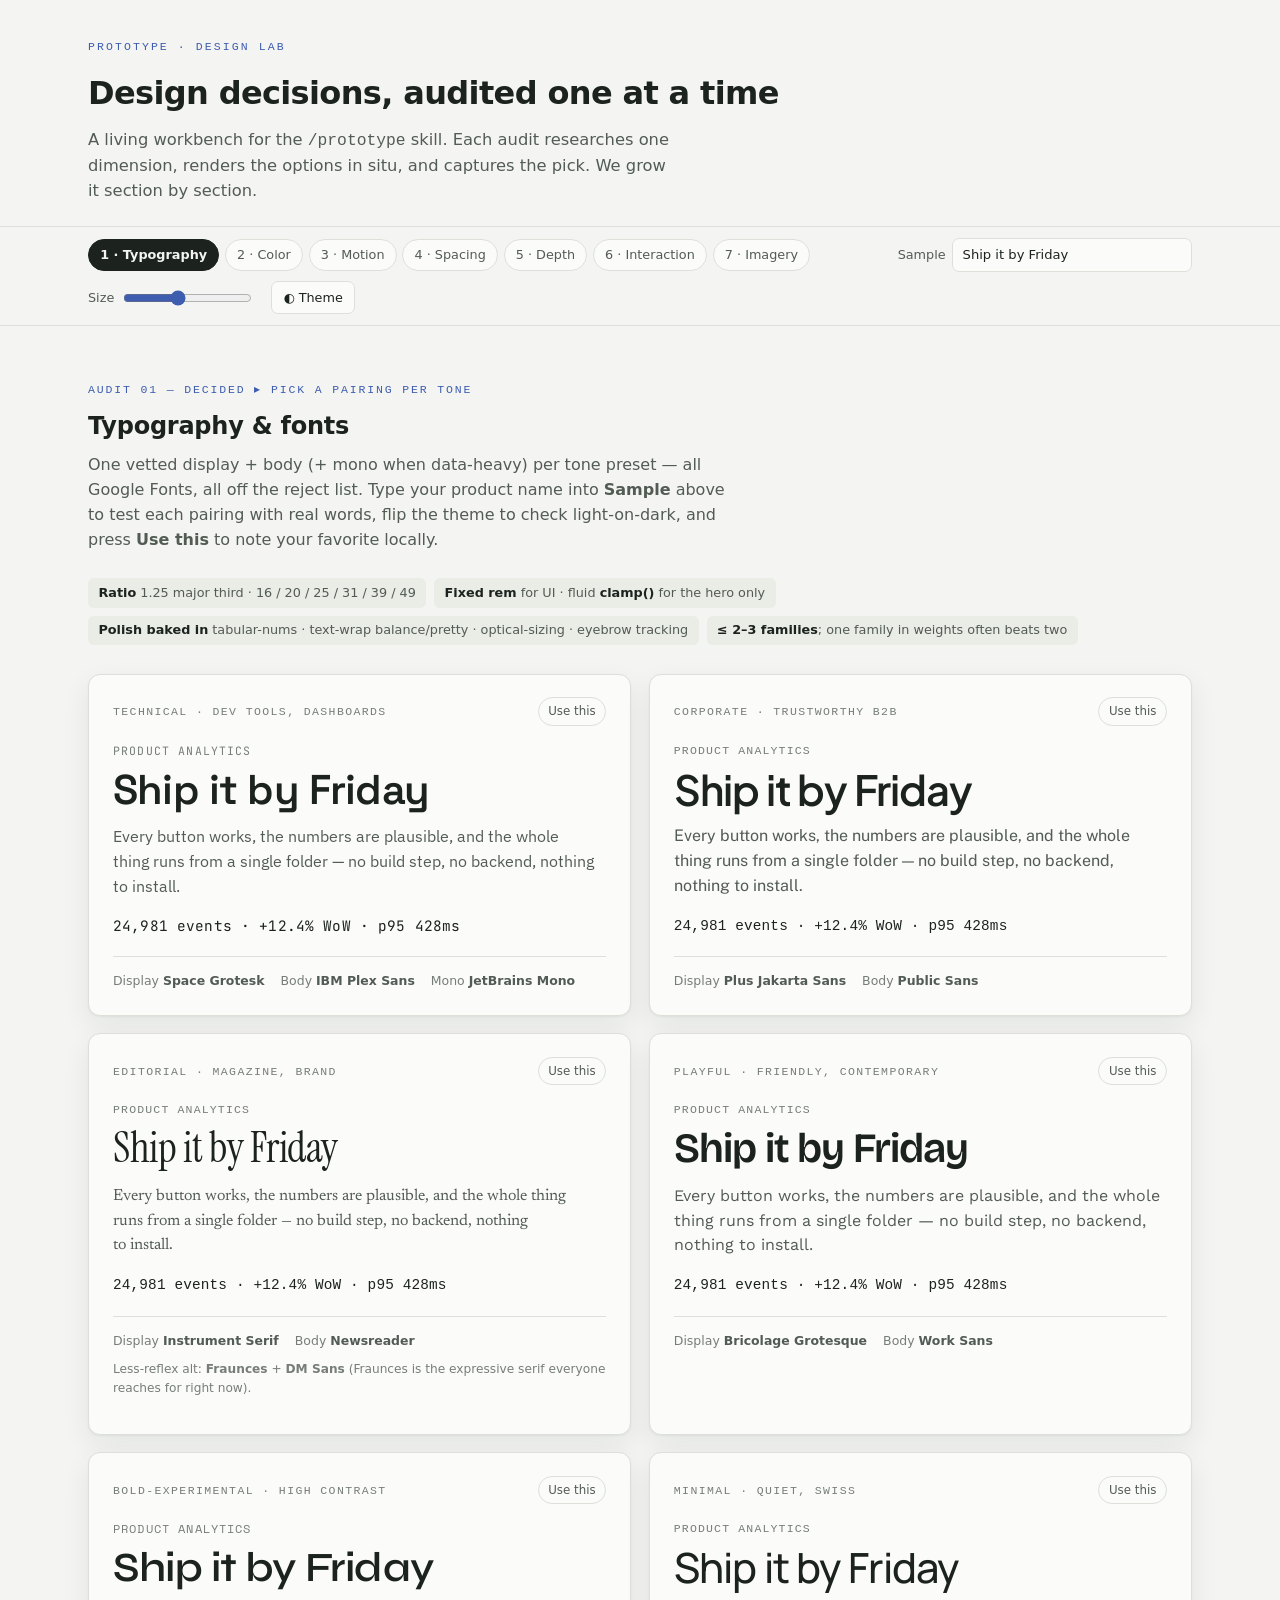
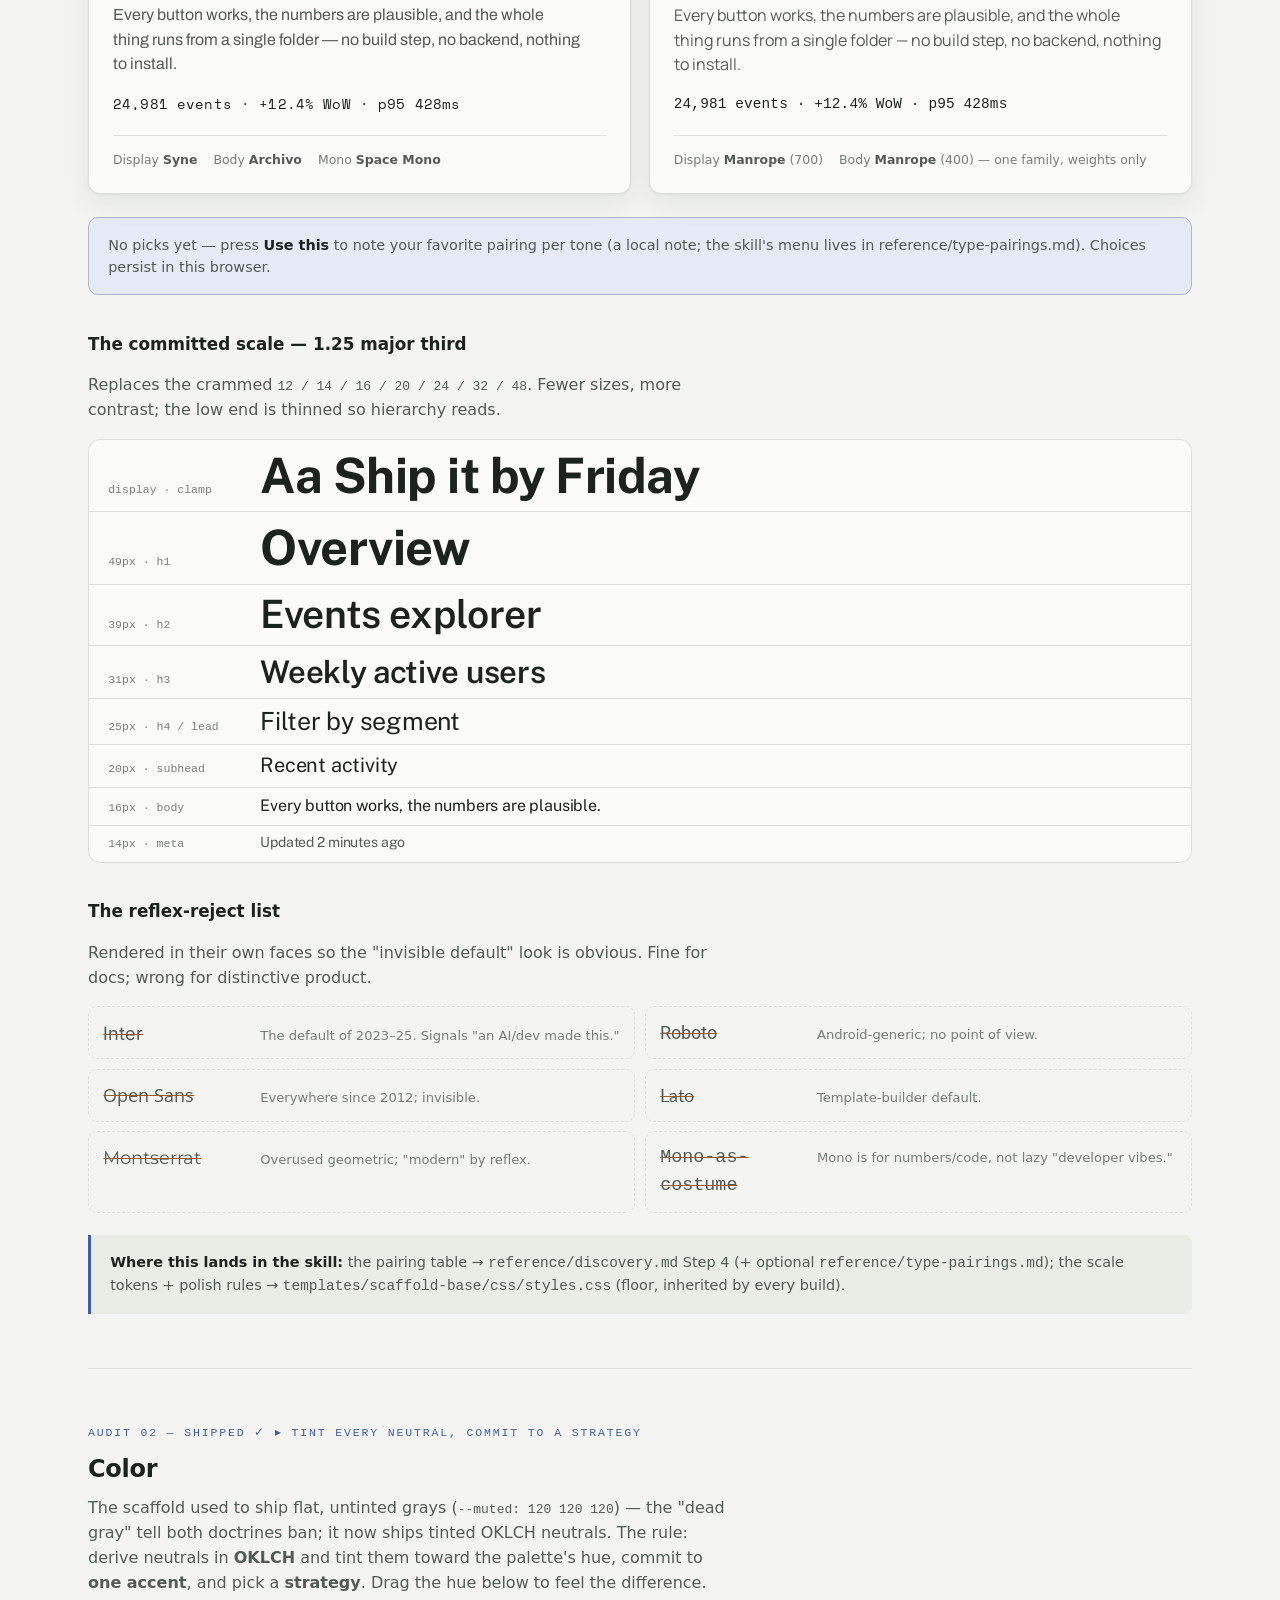
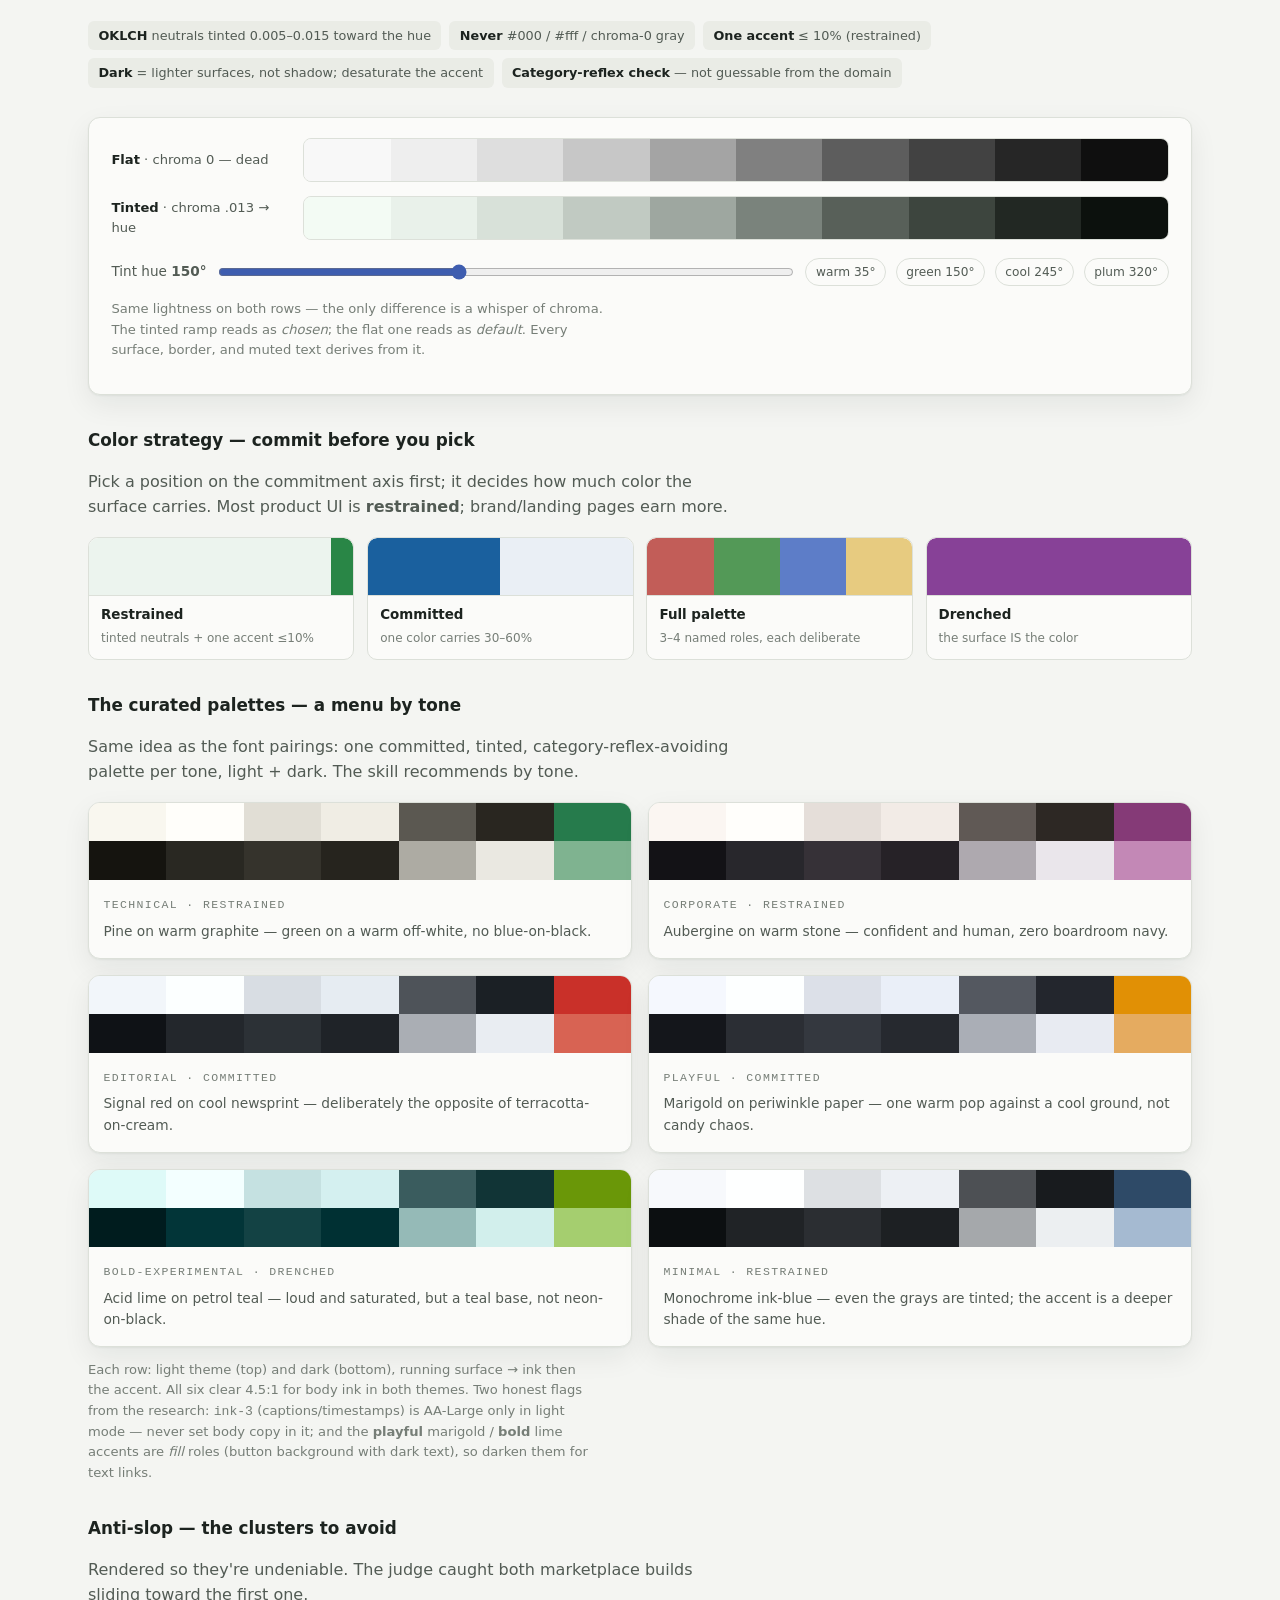
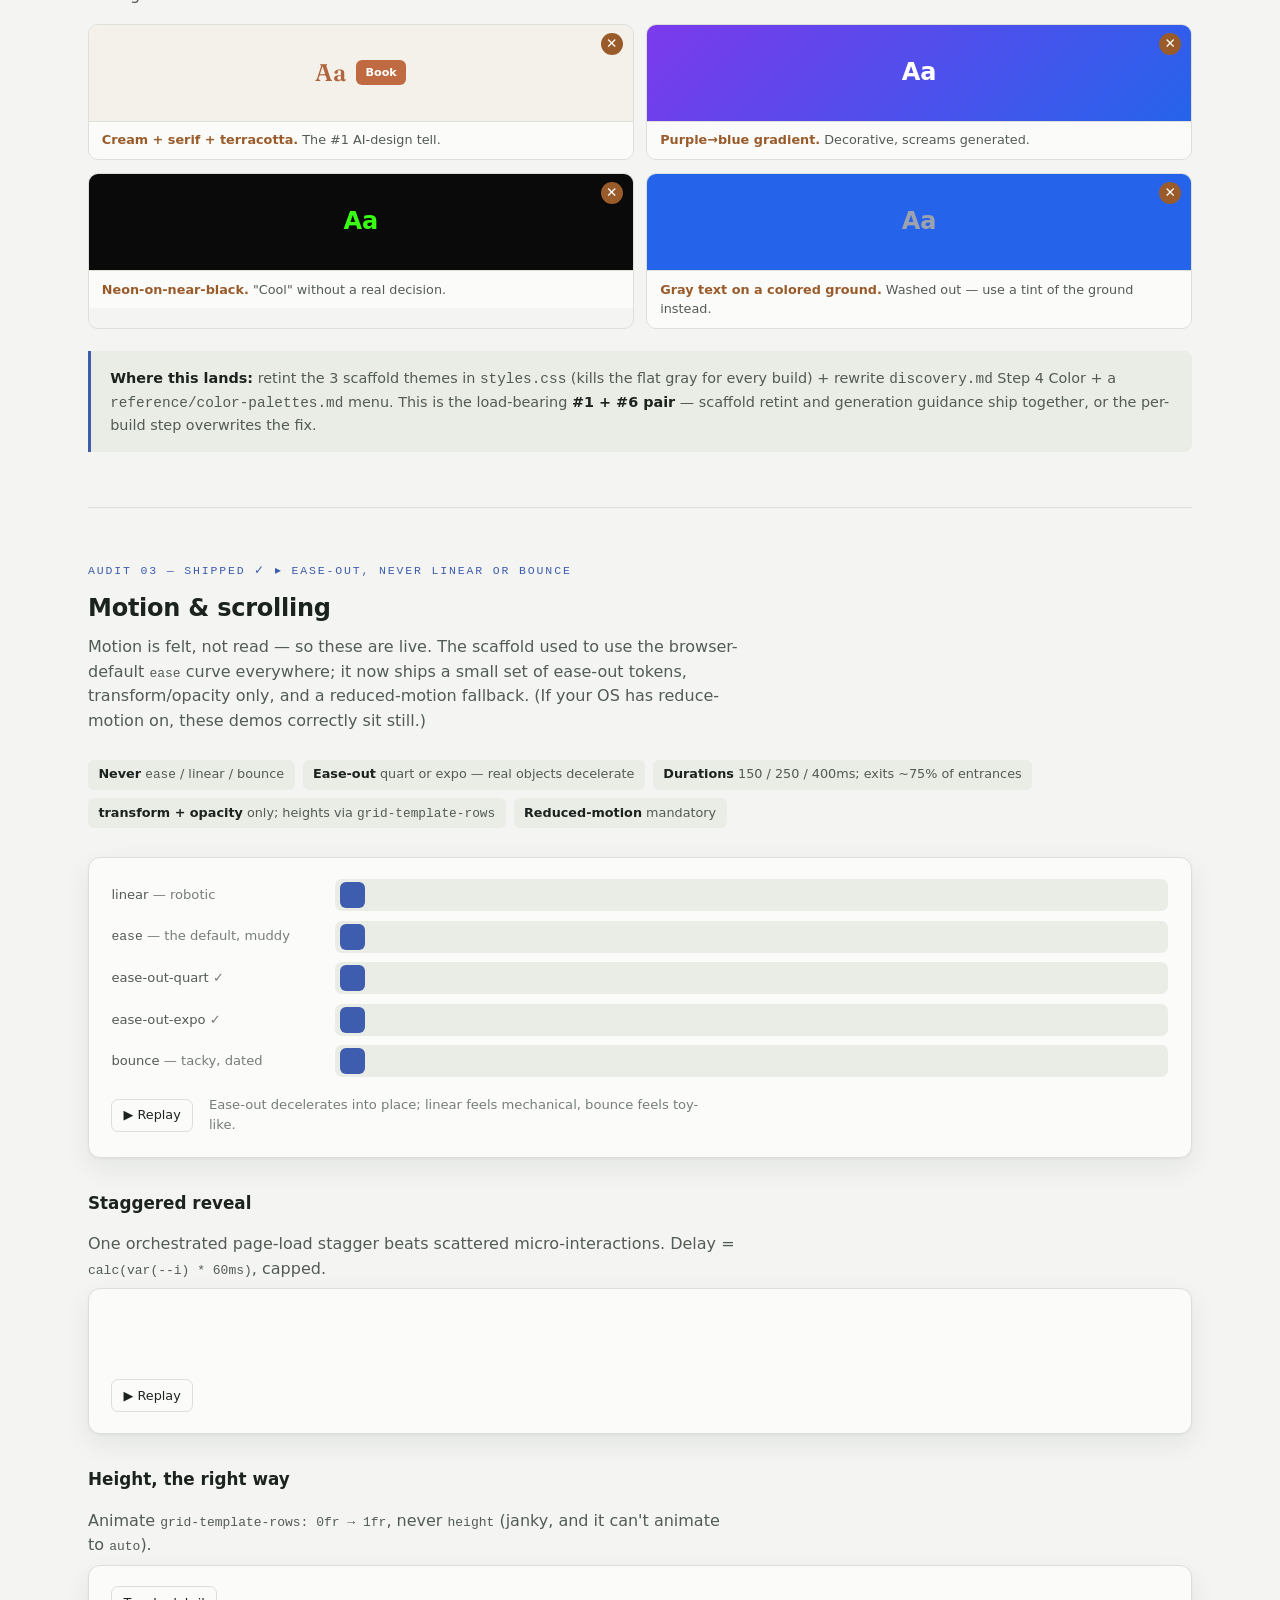
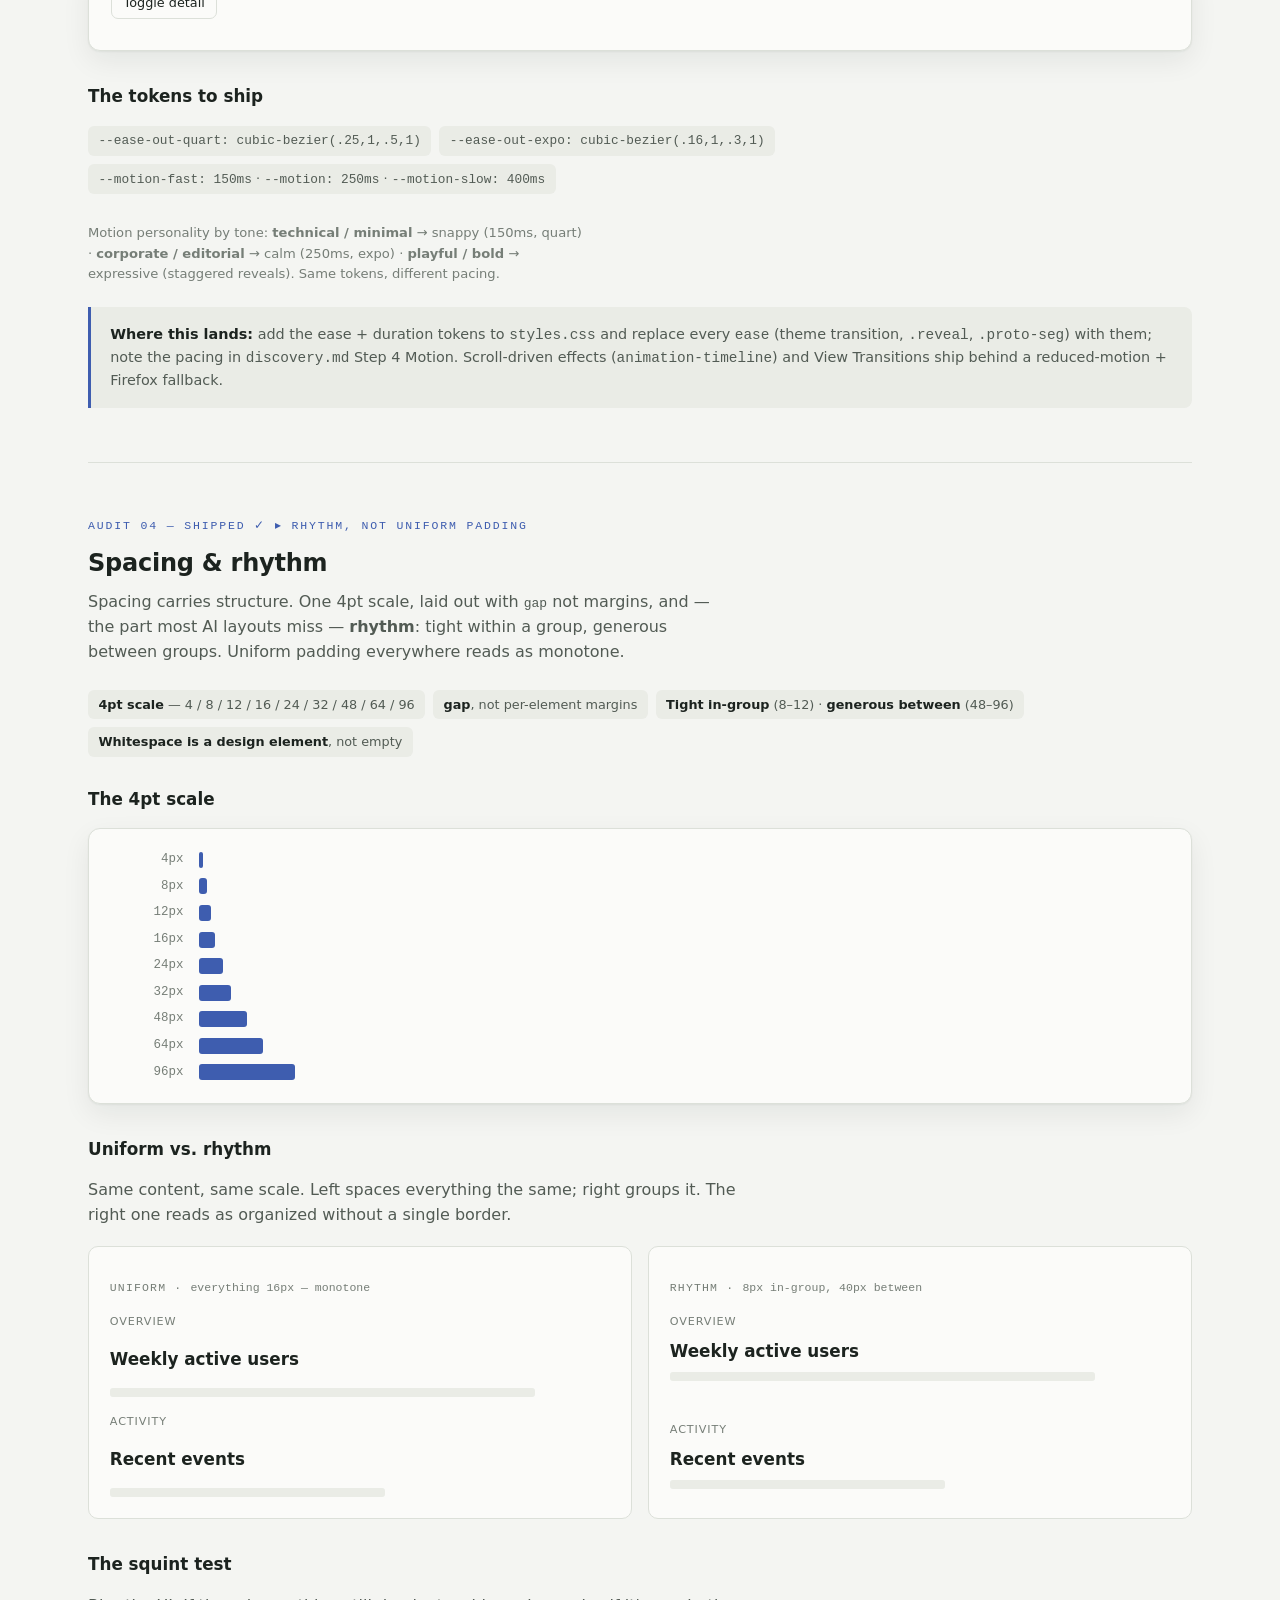
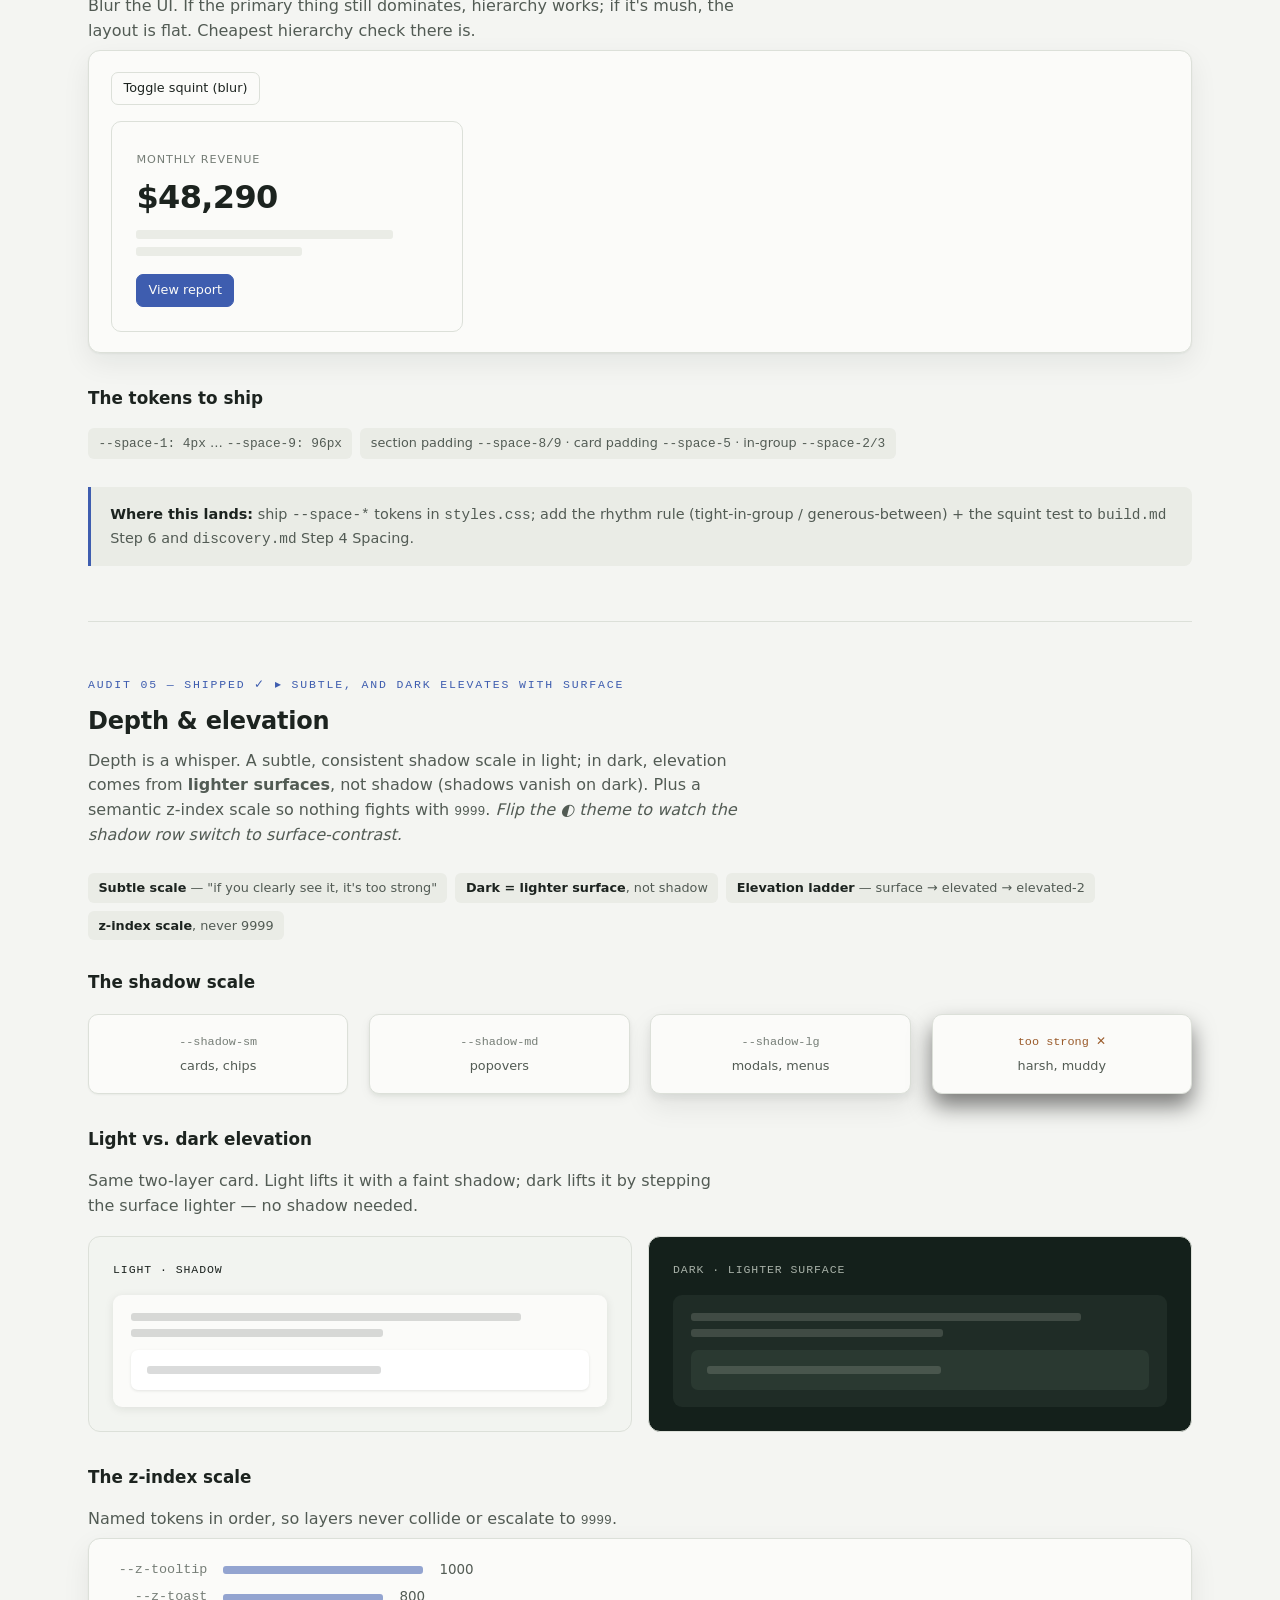
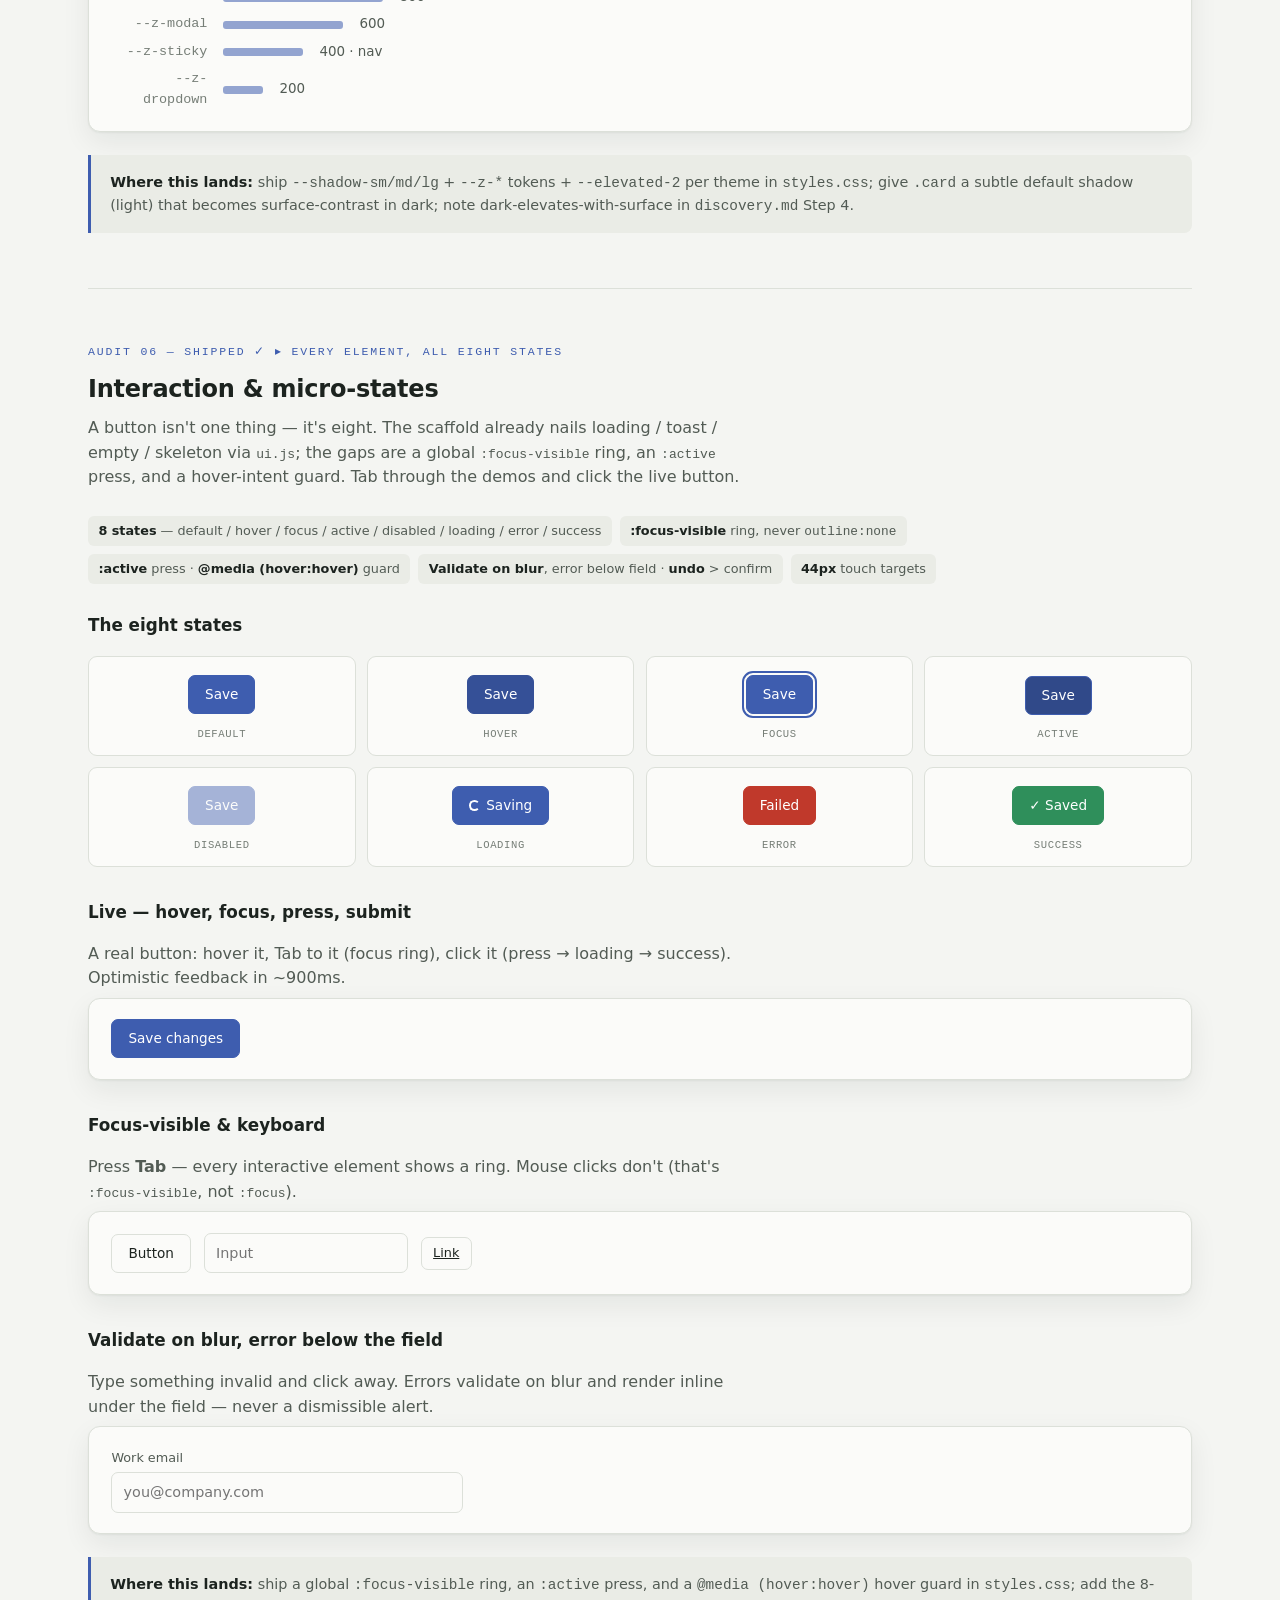
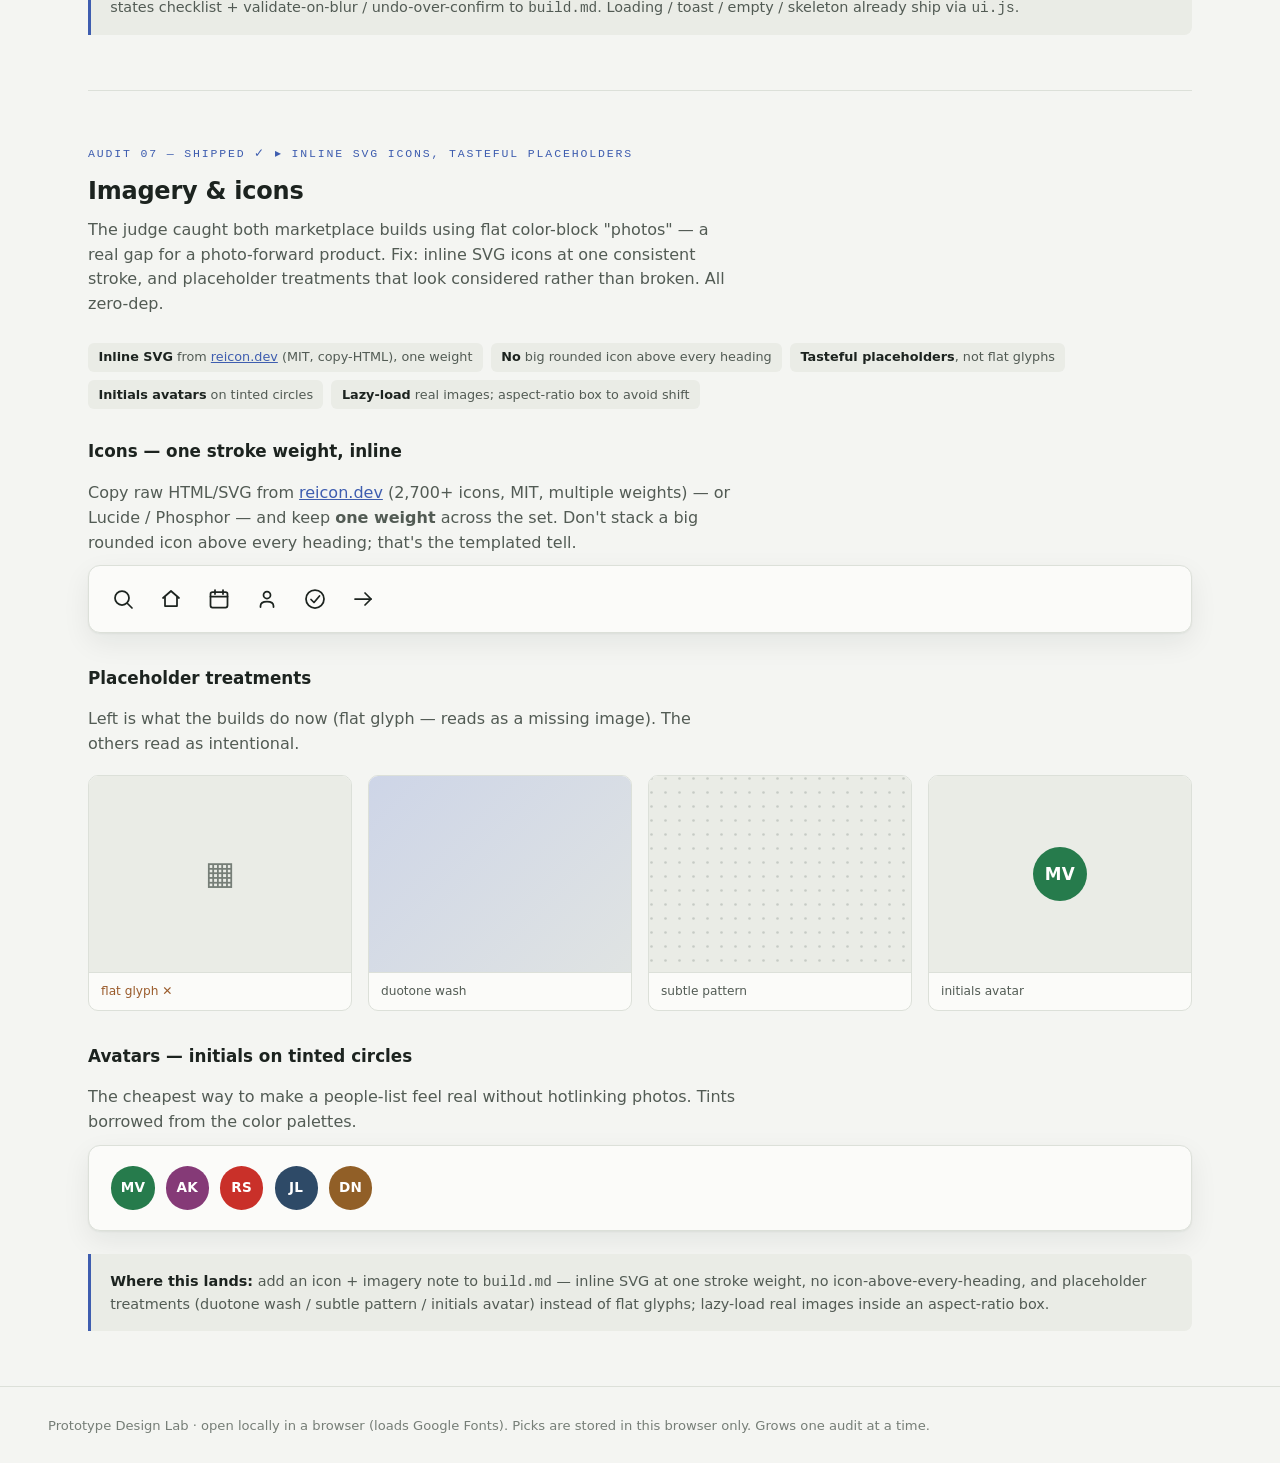
==== design-lab/index.html @ 82fef00f "Review fixes (design-lab): un-stale copy, align to depth doctrine, scrollspy - Eyebrows "in progress" ====
<!doctype html>
<html lang="en" data-theme="light">
<head>
<meta charset="utf-8" />
<meta name="viewport" content="width=device-width, initial-scale=1" />
<title>Prototype Design Lab</title>
<meta name="description" content="A growing set of design decisions for the /prototype skill. Audit #1: Typography." />

<link rel="preconnect" href="https://fonts.googleapis.com" />
<link rel="preconnect" href="https://fonts.gstatic.com" crossorigin />
<!-- Candidate pairings + the reject-list faces, loaded so specimens render in their real type. -->
<link href="https://fonts.googleapis.com/css2?family=Space+Grotesk:wght@400;500;700&family=IBM+Plex+Sans:wght@400;500;600&family=JetBrains+Mono:wght@400;500&family=Plus+Jakarta+Sans:wght@400;500;700&family=Public+Sans:wght@400;500;700&family=Instrument+Serif:ital@0;1&family=Fraunces:opsz,wght@9..144,400;9..144,600&family=Newsreader:wght@400;500&family=DM+Sans:wght@400;500;700&family=Bricolage+Grotesque:opsz,wght@12..96,400;12..96,700&family=Work+Sans:wght@400;500&family=Syne:wght@600;700;800&family=Archivo:wght@400;500;700&family=Space+Mono:wght@400;700&family=Manrope:wght@300;400;500;700;800&family=Inter:wght@400;600&family=Roboto:wght@400;700&family=Open+Sans:wght@400;600&family=Lato:wght@400;700&family=Montserrat:wght@400;700&display=swap" rel="stylesheet" />

<style>
  :root {
    --bg:#F4F5F2; --surface:#FBFBF9; --surface-2:#EAECE6;
    --ink:#1C231F; --ink-2:#525B54; --ink-3:#767E77;
    --hairline:#DCE0D9; --accent:#3E5DAF; --accent-soft:#E5EAF6;
    --good:#3B7A55; --warn:#9A5B2B;
    --shadow:0 1px 2px rgb(20 30 24 / .05), 0 10px 28px rgb(20 30 24 / .07);
    --disp-size: 2.6rem;
    --font-ui: ui-sans-serif, -apple-system, BlinkMacSystemFont, "Segoe UI", system-ui, sans-serif;
    --font-mono-ui: ui-monospace, "SF Mono", Menlo, Consolas, monospace;
  }
  html[data-theme="dark"] {
    --bg:#14201B; --surface:#1A2620; --surface-2:#22302A;
    --ink:#EAE8DC; --ink-2:#A7B0A7; --ink-3:#7F887F;
    --hairline:#2C3A33; --accent:#8FA9E8; --accent-soft:#20304C;
    --good:#83B190; --warn:#D0A06A;
    --shadow:0 1px 2px rgb(0 0 0 / .28);  /* dark elevates via surface, not a heavy drop shadow */
  }
  * { box-sizing:border-box; }
  body { margin:0; background:var(--bg); color:var(--ink); font-family:var(--font-ui); line-height:1.55; -webkit-font-smoothing:antialiased; }
  h1,h2,h3 { text-wrap:balance; }
  p { text-wrap:pretty; }
  a { color:var(--accent); }
  .wrap { max-width:74rem; margin:0 auto; padding:0 clamp(1rem,4vw,2.5rem); }

  /* ---- Header + sticky control bar ---- */
  header.top { border-bottom:1px solid var(--hairline); }
  .top .wrap { padding-top:2.4rem; padding-bottom:1.4rem; }
  .kicker { font-family:var(--font-mono-ui); font-size:.72rem; letter-spacing:.18em; text-transform:uppercase; color:var(--accent); margin:0 0 .8rem; }
  h1 { font-size:clamp(1.9rem,1.4rem+2vw,2.7rem); letter-spacing:-.02em; margin:0 0 .5rem; font-weight:700; }
  .sub { color:var(--ink-2); max-width:56ch; margin:0; font-size:1.02rem; }

  .bar { position:sticky; top:0; z-index:20; background:color-mix(in srgb, var(--bg) 88%, transparent); backdrop-filter:blur(8px); border-bottom:1px solid var(--hairline); }
  .bar .wrap { display:flex; flex-wrap:wrap; align-items:center; gap:.6rem 1.1rem; padding:.7rem clamp(1rem,4vw,2.5rem); }
  .navchips { display:flex; flex-wrap:wrap; gap:.35rem; }
  .chip { font-size:.8rem; padding:.32rem .7rem; border-radius:999px; border:1px solid var(--hairline); background:var(--surface); color:var(--ink-2); text-decoration:none; white-space:nowrap; }
  .chip.active { background:var(--ink); color:var(--bg); border-color:var(--ink); font-weight:600; }
  .chip.soon { opacity:.55; }
  .chip.soon::after { content:" · soon"; color:var(--ink-3); font-size:.72em; }
  .spacer { flex:1 1 auto; }
  .ctrl { display:flex; align-items:center; gap:.4rem; font-size:.8rem; color:var(--ink-2); }
  .ctrl input[type="text"] { font:inherit; font-size:.82rem; padding:.35rem .6rem; border:1px solid var(--hairline); border-radius:7px; background:var(--surface); color:var(--ink); width:min(15rem,40vw); }
  .ctrl input[type="range"] { accent-color:var(--accent); }
  .btn { font:inherit; font-size:.8rem; padding:.35rem .7rem; border:1px solid var(--hairline); border-radius:7px; background:var(--surface); color:var(--ink); cursor:pointer; }
  .btn:hover { border-color:var(--ink-3); }
  :focus-visible { outline:2px solid var(--accent); outline-offset:2px; border-radius:3px; }

  section { padding:clamp(2rem,5vw,3.4rem) 0; border-top:1px solid var(--hairline); }
  section:first-of-type { border-top:0; }
  .eyebrow { font-family:var(--font-mono-ui); font-size:.72rem; letter-spacing:.16em; text-transform:uppercase; color:var(--accent); margin:0 0 .6rem; }
  h2 { font-size:1.5rem; letter-spacing:-.01em; margin:0 0 .5rem; font-weight:700; }
  .lead { color:var(--ink-2); max-width:64ch; margin:0 0 1.6rem; }
  .rules { display:flex; flex-wrap:wrap; gap:.5rem; margin:0 0 1.8rem; padding:0; list-style:none; }
  .rules li { font-size:.8rem; background:var(--surface-2); color:var(--ink-2); padding:.3rem .65rem; border-radius:6px; }
  .rules li b { color:var(--ink); font-weight:600; }

  /* ---- Specimen grid ---- */
  .grid { display:grid; gap:1.1rem; grid-template-columns:1fr; }
  @media (min-width:56rem){ .grid { grid-template-columns:1fr 1fr; } }
  .spec { border:1px solid var(--hairline); border-radius:12px; background:var(--surface); box-shadow:var(--shadow); padding:1.4rem 1.5rem 1.5rem; position:relative; transition:border-color .15s, box-shadow .15s; }
  .spec.picked { border-color:var(--good); box-shadow:0 0 0 1px var(--good), var(--shadow); }
  .spec-head { display:flex; align-items:baseline; justify-content:space-between; gap:1rem; margin-bottom:1rem; }
  .tone { font-family:var(--font-mono-ui); font-size:.72rem; letter-spacing:.12em; text-transform:uppercase; color:var(--ink-3); }
  .pick { font:inherit; font-size:.74rem; padding:.26rem .6rem; border-radius:999px; border:1px solid var(--hairline); background:transparent; color:var(--ink-2); cursor:pointer; white-space:nowrap; }
  .spec.picked .pick { background:var(--good); border-color:var(--good); color:#fff; }
  .spec.picked .pick::before { content:"✓ "; }

  .spec-eyebrow { font-size:.72rem; letter-spacing:.1em; text-transform:uppercase; color:var(--ink-3); margin:0 0 .5rem; }
  .spec-display { font-size:var(--disp-size); line-height:1.05; letter-spacing:-.02em; margin:0 0 .1rem; font-weight:600; }
  .spec-body { color:var(--ink-2); font-size:1rem; line-height:1.55; margin:.8rem 0 0; max-width:52ch; }
  .spec-data { font-size:.9rem; margin:1rem 0 0; color:var(--ink); font-variant-numeric:tabular-nums; letter-spacing:.01em; }
  .spec-names { display:flex; flex-wrap:wrap; gap:.4rem 1rem; margin-top:1.2rem; padding-top:.9rem; border-top:1px solid var(--hairline); font-size:.78rem; color:var(--ink-3); }
  .spec-names b { color:var(--ink-2); font-weight:600; }
  .spec-alt { font-size:.76rem; color:var(--ink-3); margin-top:.6rem; }

  /* role fonts per tone */
  .t-technical { --disp:'Space Grotesk'; --body:'IBM Plex Sans'; --mono:'JetBrains Mono'; }
  .t-corporate { --disp:'Plus Jakarta Sans'; --body:'Public Sans'; --mono:var(--font-mono-ui); }
  .t-editorial { --disp:'Instrument Serif'; --body:'Newsreader'; --mono:var(--font-mono-ui); }
  .t-playful   { --disp:'Bricolage Grotesque'; --body:'Work Sans'; --mono:var(--font-mono-ui); }
  .t-bold      { --disp:'Syne'; --body:'Archivo'; --mono:'Space Mono'; }
  .t-minimal   { --disp:'Manrope'; --body:'Manrope'; --mono:var(--font-mono-ui); }
  .spec .spec-display { font-family:var(--disp), serif; }
  .spec .spec-body    { font-family:var(--body), sans-serif; }
  .spec .spec-eyebrow, .spec .spec-data { font-family:var(--mono), monospace; }
  .t-editorial .spec-display { font-weight:400; letter-spacing:-.01em; }
  .t-minimal .spec-display { font-weight:500; }

  /* ---- Scale ladder ---- */
  .ladder { border:1px solid var(--hairline); border-radius:12px; background:var(--surface); overflow:hidden; }
  .rung { display:flex; align-items:baseline; gap:1rem; padding:.55rem 1.2rem; border-top:1px solid var(--hairline); }
  .rung:first-child { border-top:0; }
  .rung .lbl { font-family:var(--font-mono-ui); font-size:.72rem; color:var(--ink-3); width:8.5rem; flex:none; }
  .rung .txt { color:var(--ink); font-family:'Public Sans', var(--font-ui); letter-spacing:-.01em; line-height:1.1; }

  /* ---- Reject list ---- */
  .reject { display:grid; gap:.6rem; grid-template-columns:1fr; margin-top:1rem; }
  @media (min-width:44rem){ .reject { grid-template-columns:1fr 1fr; } }
  .rej { display:flex; align-items:baseline; gap:.8rem; padding:.7rem .9rem; border:1px dashed var(--hairline); border-radius:9px; color:var(--ink-3); }
  .rej .rname { font-size:1.15rem; color:var(--ink-2); text-decoration:line-through; text-decoration-color:var(--warn); text-decoration-thickness:1px; flex:none; width:9rem; }
  .rej .why { font-size:.82rem; }

  .picks-box { margin-top:1.4rem; padding:1rem 1.2rem; border-radius:10px; background:var(--accent-soft); border:1px solid color-mix(in srgb,var(--accent) 30%, var(--hairline)); font-size:.9rem; }
  .picks-box b { color:var(--ink); }
  .picks-box .empty { color:var(--ink-2); }

  .soon-note { color:var(--ink-3); font-size:.92rem; max-width:56ch; }
  .callout { margin-top:1.4rem; padding:1rem 1.2rem; border-left:3px solid var(--accent); background:var(--surface-2); border-radius:0 8px 8px 0; font-size:.9rem; color:var(--ink-2); }
  .callout b { color:var(--ink); }
  footer { border-top:1px solid var(--hairline); }
  footer .wrap { padding:1.8rem 0 3rem; color:var(--ink-3); font-size:.82rem; }
  /* ---- Color audit ---- */
  .demo { border:1px solid var(--hairline); border-radius:12px; background:var(--surface); padding:1.3rem 1.4rem; box-shadow:var(--shadow); }
  .ramp { display:flex; flex-direction:column; gap:.9rem; }
  .ramp-line { display:flex; align-items:center; gap:1rem; }
  .ramp-line .cap { width:11rem; flex:none; font-size:.82rem; color:var(--ink-2); }
  .ramp-line .cap b { color:var(--ink); }
  .swatches { display:flex; flex:1; border-radius:8px; overflow:hidden; border:1px solid var(--hairline); min-width:0; }
  .swatches span { flex:1; height:2.6rem; }
  .hue-ctrl { display:flex; align-items:center; gap:.6rem; margin-top:1.1rem; font-size:.85rem; color:var(--ink-2); flex-wrap:wrap; }
  .hue-ctrl input[type=range]{ flex:1; min-width:11rem; accent-color:var(--accent); }
  .hue-preset { font:inherit; font-size:.76rem; padding:.25rem .6rem; border-radius:999px; border:1px solid var(--hairline); background:var(--surface); color:var(--ink-2); cursor:pointer; }
  .hue-preset:hover { border-color:var(--ink-3); color:var(--ink); }
  .mini-note{ font-size:.82rem; color:var(--ink-3); margin-top:.8rem; max-width:60ch; }
  .commit-grid{ display:grid; gap:.8rem; grid-template-columns:repeat(2,1fr); margin-top:1.1rem; }
  @media(min-width:52rem){ .commit-grid{ grid-template-columns:repeat(4,1fr);} }
  .commit{ border:1px solid var(--hairline); border-radius:10px; overflow:hidden; background:var(--surface); }
  .commit .bar{ height:3.6rem; display:flex; }
  .commit .bar i{ display:block; height:100%; }
  .commit .cm{ padding:.55rem .75rem; }
  .commit .cm b{ display:block; font-size:.84rem; }
  .commit .cm span{ font-size:.75rem; color:var(--ink-3); }
  .slop-grid{ display:grid; gap:.8rem; grid-template-columns:1fr; margin-top:1rem; }
  @media(min-width:44rem){ .slop-grid{ grid-template-columns:repeat(2,1fr);} }
  .slop{ border:1px solid var(--hairline); border-radius:10px; overflow:hidden; position:relative; }
  .slop .face{ height:6rem; display:flex; align-items:center; justify-content:center; font-size:1.5rem; font-weight:600; }
  .slop .tag{ padding:.55rem .8rem; font-size:.8rem; color:var(--ink-2); background:var(--surface); border-top:1px solid var(--hairline); }
  .slop .tag b{ color:var(--warn); }
  .slop .x{ position:absolute; top:.5rem; right:.6rem; width:1.4rem; height:1.4rem; border-radius:999px; background:var(--warn); color:#fff; display:flex; align-items:center; justify-content:center; font-size:.85rem; }
  .pal-grid{ display:grid; gap:1rem; grid-template-columns:1fr; margin-top:1.1rem; }
  @media(min-width:56rem){ .pal-grid{ grid-template-columns:1fr 1fr; } }
  .pal{ border:1px solid var(--hairline); border-radius:12px; overflow:hidden; background:var(--surface); box-shadow:var(--shadow); }
  .pal .swz{ display:flex; height:2.4rem; }
  .pal .swz i{ flex:1; }
  .pal .pm{ padding:.7rem .9rem 1rem; }
  .pal .pm .tone{ font-family:var(--font-mono-ui); font-size:.72rem; letter-spacing:.12em; text-transform:uppercase; color:var(--ink-3); }
  .pal .pm .mood{ font-size:.86rem; color:var(--ink-2); margin:.3rem 0 0; }

  /* ---- Motion audit ---- */
  .ease-demo { display:flex; flex-direction:column; gap:.6rem; }
  .ease-row { display:flex; align-items:center; gap:1rem; }
  .ease-row .lab { width:13rem; flex:none; font-size:.82rem; color:var(--ink-2); }
  .ease-row .lab em { color:var(--ink-3); font-style:normal; }
  .ease-track { flex:1; height:2rem; position:relative; background:var(--surface-2); border-radius:7px; container-type:inline-size; min-width:0; }
  .ease-dot { position:absolute; top:.2rem; left:.3rem; width:1.6rem; height:1.6rem; border-radius:6px; background:var(--accent); transform:translateX(0); }
  .ease-demo:not(.play) .ease-dot { transition:none; }
  .ease-demo.play .ease-dot { transition:transform 1.1s var(--curve); transform:translateX(calc(100cqi - 2.2rem)); }
  .mrow { display:flex; align-items:center; gap:1rem; margin-top:1.1rem; flex-wrap:wrap; }
  .stagger { display:grid; grid-template-columns:repeat(3,1fr); gap:.7rem; }
  @media(min-width:44rem){ .stagger{ grid-template-columns:repeat(6,1fr);} }
  .scard { height:3.2rem; border-radius:8px; background:var(--surface-2); border:1px solid var(--hairline); opacity:0; transform:translateY(12px); }
  .stagger:not(.play) .scard { transition:none; }
  .stagger.play .scard { opacity:1; transform:none; transition:opacity .5s cubic-bezier(.16,1,.3,1), transform .5s cubic-bezier(.16,1,.3,1); transition-delay:calc(var(--i) * 60ms); }
  .disc { display:grid; grid-template-rows:0fr; transition:grid-template-rows .35s cubic-bezier(.16,1,.3,1); margin-top:.6rem; }
  .disc.open { grid-template-rows:1fr; }
  .disc > div { overflow:hidden; }

  /* ---- Spacing audit ---- */
  .scale-ladder { display:flex; flex-direction:column; gap:.45rem; }
  .scale-row { display:flex; align-items:center; gap:1rem; }
  .scale-row .n { width:4.5rem; flex:none; font-family:var(--font-mono-ui); font-size:.78rem; color:var(--ink-3); text-align:right; }
  .scale-row .b { height:1rem; background:var(--accent); border-radius:3px; }
  .cmp2 { display:grid; gap:1rem; grid-template-columns:1fr; margin-top:1.1rem; }
  @media(min-width:48rem){ .cmp2{ grid-template-columns:1fr 1fr;} }
  .cmp-card { border:1px solid var(--hairline); border-radius:10px; background:var(--surface); padding:1.3rem; }
  .cmp-t { font-family:var(--font-mono-ui); font-size:.72rem; letter-spacing:.1em; text-transform:uppercase; color:var(--ink-3); margin-bottom:1rem; }
  .cmp-t em { color:var(--ink-3); font-style:normal; text-transform:none; letter-spacing:0; }
  .u-stack { display:flex; flex-direction:column; gap:16px; }
  .r-stack { display:flex; flex-direction:column; gap:40px; }
  .r-stack .grp, .u-stack .grp { display:flex; flex-direction:column; gap:8px; }
  .mock-h { font-weight:700; font-size:1.05rem; color:var(--ink); }
  .mock-label { font-size:.7rem; text-transform:uppercase; letter-spacing:.08em; color:var(--ink-3); }
  .mock-line { height:.55rem; background:var(--surface-2); border-radius:3px; }
  .mock-line.s { width:55%; } .mock-line.m { width:85%; }
  .squint-wrap { border:1px solid var(--hairline); border-radius:10px; padding:1.5rem; background:var(--surface); transition:filter .2s var(--ease, ease); max-width:22rem; }
  .squint-wrap.blur { filter:blur(4.5px); }
  .squint-metric { font-size:2rem; font-weight:700; letter-spacing:-.02em; color:var(--ink); margin:.15rem 0 .3rem; }

  /* ---- Depth audit ---- */
  .shadow-grid { display:grid; gap:1.3rem; grid-template-columns:repeat(2,1fr); margin-top:1.2rem; }
  @media(min-width:52rem){ .shadow-grid{ grid-template-columns:repeat(4,1fr);} }
  .sh-card { background:var(--surface); border:1px solid var(--hairline); border-radius:10px; padding:1.1rem; text-align:center; }
  .sh-1 { box-shadow:0 1px 2px rgb(20 30 24 / .05); }
  .sh-2 { box-shadow:0 2px 4px rgb(20 30 24 / .06), 0 4px 12px rgb(20 30 24 / .05); }
  .sh-3 { box-shadow:0 4px 8px rgb(20 30 24 / .07), 0 12px 28px rgb(20 30 24 / .08); }
  .sh-bad { box-shadow:0 12px 22px rgb(0 0 0 / .5); }
  .sh-card .sn { font-family:var(--font-mono-ui); font-size:.74rem; color:var(--ink-3); }
  .sh-card .sl { font-size:.8rem; color:var(--ink-2); margin-top:.3rem; }
  html[data-theme="dark"] .sh-1, html[data-theme="dark"] .sh-2, html[data-theme="dark"] .sh-3 { box-shadow:none; }
  html[data-theme="dark"] .sh-1 { background:#1a2620; } html[data-theme="dark"] .sh-2 { background:#22302a; } html[data-theme="dark"] .sh-3 { background:#2b3a33; }
  .elev-demo { display:grid; gap:1rem; grid-template-columns:1fr; margin-top:1.1rem; }
  @media(min-width:48rem){ .elev-demo{ grid-template-columns:1fr 1fr;} }
  .elev-panel { border-radius:12px; padding:1.5rem; border:1px solid var(--hairline); }
  .elev-panel .lbl { font-family:var(--font-mono-ui); font-size:.72rem; letter-spacing:.08em; text-transform:uppercase; margin-bottom:1rem; }
  .elev-stack { border-radius:9px; padding:1.1rem; }
  .elev-stack .e2 { border-radius:7px; padding:1rem; margin-top:.8rem; }
  .elev-panel .el-line { display:block; height:.5rem; border-radius:3px; background:currentColor; opacity:.16; }
  .elev-panel .el-line.s { width:55%; } .elev-panel .el-line.m { width:85%; }
  .elev-light { background:#f2f4f0; color:#1c231f; }
  .elev-light .elev-stack { background:#fbfbf9; box-shadow:0 2px 10px rgb(20 30 24 / .09); }
  .elev-light .elev-stack .e2 { background:#ffffff; box-shadow:0 1px 3px rgb(20 30 24 / .1); }
  .elev-dark { background:#14201b; color:#eae8dc; }
  .elev-dark .lbl { color:#a7b0a7; }
  .elev-dark .elev-stack { background:#1f2c26; }
  .elev-dark .elev-stack .e2 { background:#2a3931; }
  .zscale { display:flex; flex-direction:column; gap:.4rem; }
  .zrow { display:flex; align-items:center; gap:1rem; font-size:.84rem; color:var(--ink-2); }
  .zrow .zk { font-family:var(--font-mono-ui); color:var(--ink-3); width:6rem; text-align:right; flex:none; }
  .zrow .zb { height:.5rem; border-radius:3px; background:var(--accent); opacity:.55; flex:none; }

  /* ---- Interaction audit ---- */
  .states-grid { display:grid; gap:.7rem; grid-template-columns:repeat(2,1fr); margin-top:1.1rem; }
  @media(min-width:44rem){ .states-grid{ grid-template-columns:repeat(4,1fr);} }
  .state-cell { border:1px solid var(--hairline); border-radius:9px; padding:1.1rem .8rem .8rem; text-align:center; background:var(--surface); }
  .state-cell .st { font-family:var(--font-mono-ui); font-size:.66rem; letter-spacing:.06em; text-transform:uppercase; color:var(--ink-3); margin-top:.75rem; }
  .dbtn { display:inline-flex; align-items:center; justify-content:center; gap:.4rem; font:inherit; font-size:.85rem; font-weight:500; padding:.5rem 1rem; border-radius:7px; border:1px solid var(--accent); background:var(--accent); color:#fff; cursor:pointer; min-height:2.4rem; }
  .dbtn.ghost { background:transparent; color:var(--ink); border-color:var(--hairline); }
  .dbtn.s-hover { background:color-mix(in srgb, var(--accent) 86%, #000); border-color:color-mix(in srgb, var(--accent) 86%, #000); }
  .dbtn.s-focus { outline:2px solid var(--accent); outline-offset:2px; }
  .dbtn.s-active { transform:translateY(1px); background:color-mix(in srgb, var(--accent) 78%, #000); }
  .dbtn.s-disabled { opacity:.45; cursor:not-allowed; }
  .dbtn.s-error { background:#c0392b; border-color:#c0392b; }
  .dbtn.s-success { background:#2f8f5b; border-color:#2f8f5b; }
  .livebtn:hover { background:color-mix(in srgb, var(--accent) 86%, #000); border-color:color-mix(in srgb, var(--accent) 86%, #000); }
  .livebtn:active { transform:translateY(1px); }
  .spin { width:.8em; height:.8em; border:2px solid currentColor; border-right-color:transparent; border-radius:50%; animation:labspin .6s linear infinite; }
  @keyframes labspin { to { transform:rotate(360deg); } }
  .focus-row { display:flex; gap:.8rem; flex-wrap:wrap; align-items:center; }
  .lab-input { font:inherit; font-size:.9rem; padding:.5rem .7rem; border:1px solid var(--hairline); border-radius:7px; background:var(--surface); color:var(--ink); }
  .field { max-width:22rem; }
  .field label { display:block; font-size:.8rem; color:var(--ink-2); margin-bottom:.3rem; }
  .field input { width:100%; }
  .field input:focus-visible { outline:2px solid var(--accent); outline-offset:1px; border-color:var(--accent); }
  .field.invalid input { border-color:#c0392b; }
  .field .err { display:none; font-size:.78rem; color:#c0392b; margin-top:.35rem; }
  .field.invalid .err { display:block; }

  /* ---- Imagery audit ---- */
  .icon-row { display:flex; gap:1.5rem; align-items:center; flex-wrap:wrap; color:var(--ink); }
  .icon-row svg { width:24px; height:24px; display:block; }
  .img-grid { display:grid; gap:1rem; grid-template-columns:repeat(2,1fr); margin-top:1.1rem; }
  @media(min-width:52rem){ .img-grid{ grid-template-columns:repeat(4,1fr);} }
  .img-cell { border:1px solid var(--hairline); border-radius:10px; overflow:hidden; background:var(--surface); }
  .img-box { aspect-ratio:4/3; display:flex; align-items:center; justify-content:center; overflow:hidden; }
  .img-flat { background:var(--surface-2); color:var(--ink-3); font-size:2rem; }
  .img-duo { background:linear-gradient(135deg, color-mix(in srgb,var(--accent) 24%, var(--surface)), color-mix(in srgb,var(--accent) 6%, var(--surface-2))); }
  .img-pattern { background:var(--surface-2); color:var(--ink-3); }
  .img-pattern svg { width:100%; height:100%; }
  .img-cap { padding:.55rem .75rem; font-size:.76rem; color:var(--ink-2); border-top:1px solid var(--hairline); }
  .img-cap.bad { color:var(--warn); }
  .avatar-row { display:flex; gap:.7rem; flex-wrap:wrap; }
  .avatar { width:2.7rem; height:2.7rem; border-radius:50%; display:flex; align-items:center; justify-content:center; font-size:.85rem; font-weight:600; color:#fff; letter-spacing:.02em; }

  @media (prefers-reduced-motion:reduce){ *{transition:none!important;} .spin{animation:none;} }
</style>
</head>
<body>

<header class="top">
  <div class="wrap">
    <p class="kicker">Prototype · Design Lab</p>
    <h1>Design decisions, audited one at a time</h1>
    <p class="sub">A living workbench for the <code>/prototype</code> skill. Each audit researches one dimension, renders the options in situ, and captures the pick. We grow it section by section.</p>
  </div>
</header>

<div class="bar">
  <div class="wrap">
    <nav class="navchips" aria-label="Audits">
      <a class="chip active" href="#typography">1 · Typography</a>
      <a class="chip" href="#color">2 · Color</a>
      <a class="chip" href="#motion">3 · Motion</a>
      <a class="chip" href="#spacing">4 · Spacing</a>
      <a class="chip" href="#depth">5 · Depth</a>
      <a class="chip" href="#interaction">6 · Interaction</a>
      <a class="chip" href="#imagery">7 · Imagery</a>
    </nav>
    <span class="spacer"></span>
    <label class="ctrl">Sample <input id="sample" type="text" value="Ship it by Friday" aria-label="Specimen sample text" /></label>
    <label class="ctrl">Size <input id="size" type="range" min="1.6" max="4" step="0.05" value="2.6" aria-label="Display size" /></label>
    <button class="btn" id="theme" aria-label="Toggle light or dark">◐ Theme</button>
  </div>
</div>

<main class="wrap">

  <!-- ============ AUDIT 1 — TYPOGRAPHY ============ -->
  <section id="typography">
    <p class="eyebrow">Audit 01 — decided ▸ pick a pairing per tone</p>
    <h2>Typography &amp; fonts</h2>
    <p class="lead">One vetted display + body (+ mono when data-heavy) per tone preset — all Google Fonts, all off the reject list. Type your product name into <b>Sample</b> above to test each pairing with real words, flip the theme to check light-on-dark, and press <b>Use this</b> to note your favorite locally.</p>
    <ul class="rules">
      <li><b>Ratio</b> 1.25 major third · 16 / 20 / 25 / 31 / 39 / 49</li>
      <li><b>Fixed rem</b> for UI · fluid <b>clamp()</b> for the hero only</li>
      <li><b>Polish baked in</b> tabular-nums · text-wrap balance/pretty · optical-sizing · eyebrow tracking</li>
      <li><b>≤ 2–3 families</b>; one family in weights often beats two</li>
    </ul>

    <div class="grid" id="specimens">
      <article class="spec t-technical" data-tone="technical">
        <div class="spec-head"><span class="tone">technical · dev tools, dashboards</span><button class="pick">Use this</button></div>
        <p class="spec-eyebrow">Product analytics</p>
        <p class="spec-display">Ship it by Friday</p>
        <p class="spec-body">Every button works, the numbers are plausible, and the whole thing runs from a single folder — no build step, no backend, nothing to install.</p>
        <p class="spec-data">24,981 events · +12.4% WoW · p95 428ms</p>
        <div class="spec-names"><span>Display <b>Space Grotesk</b></span><span>Body <b>IBM Plex Sans</b></span><span>Mono <b>JetBrains Mono</b></span></div>
      </article>

      <article class="spec t-corporate" data-tone="corporate">
        <div class="spec-head"><span class="tone">corporate · trustworthy B2B</span><button class="pick">Use this</button></div>
        <p class="spec-eyebrow">Product analytics</p>
        <p class="spec-display">Ship it by Friday</p>
        <p class="spec-body">Every button works, the numbers are plausible, and the whole thing runs from a single folder — no build step, no backend, nothing to install.</p>
        <p class="spec-data">24,981 events · +12.4% WoW · p95 428ms</p>
        <div class="spec-names"><span>Display <b>Plus Jakarta Sans</b></span><span>Body <b>Public Sans</b></span></div>
      </article>

      <article class="spec t-editorial" data-tone="editorial">
        <div class="spec-head"><span class="tone">editorial · magazine, brand</span><button class="pick">Use this</button></div>
        <p class="spec-eyebrow">Product analytics</p>
        <p class="spec-display">Ship it by Friday</p>
        <p class="spec-body">Every button works, the numbers are plausible, and the whole thing runs from a single folder — no build step, no backend, nothing to install.</p>
        <p class="spec-data">24,981 events · +12.4% WoW · p95 428ms</p>
        <div class="spec-names"><span>Display <b>Instrument Serif</b></span><span>Body <b>Newsreader</b></span></div>
        <p class="spec-alt">Less-reflex alt: <b>Fraunces</b> + <b>DM Sans</b> (Fraunces is the expressive serif everyone reaches for right now).</p>
      </article>

      <article class="spec t-playful" data-tone="playful">
        <div class="spec-head"><span class="tone">playful · friendly, contemporary</span><button class="pick">Use this</button></div>
        <p class="spec-eyebrow">Product analytics</p>
        <p class="spec-display">Ship it by Friday</p>
        <p class="spec-body">Every button works, the numbers are plausible, and the whole thing runs from a single folder — no build step, no backend, nothing to install.</p>
        <p class="spec-data">24,981 events · +12.4% WoW · p95 428ms</p>
        <div class="spec-names"><span>Display <b>Bricolage Grotesque</b></span><span>Body <b>Work Sans</b></span></div>
      </article>

      <article class="spec t-bold" data-tone="bold-experimental">
        <div class="spec-head"><span class="tone">bold-experimental · high contrast</span><button class="pick">Use this</button></div>
        <p class="spec-eyebrow">Product analytics</p>
        <p class="spec-display">Ship it by Friday</p>
        <p class="spec-body">Every button works, the numbers are plausible, and the whole thing runs from a single folder — no build step, no backend, nothing to install.</p>
        <p class="spec-data">24,981 events · +12.4% WoW · p95 428ms</p>
        <div class="spec-names"><span>Display <b>Syne</b></span><span>Body <b>Archivo</b></span><span>Mono <b>Space Mono</b></span></div>
      </article>

      <article class="spec t-minimal" data-tone="minimal">
        <div class="spec-head"><span class="tone">minimal · quiet, Swiss</span><button class="pick">Use this</button></div>
        <p class="spec-eyebrow">Product analytics</p>
        <p class="spec-display">Ship it by Friday</p>
        <p class="spec-body">Every button works, the numbers are plausible, and the whole thing runs from a single folder — no build step, no backend, nothing to install.</p>
        <p class="spec-data">24,981 events · +12.4% WoW · p95 428ms</p>
        <div class="spec-names"><span>Display <b>Manrope</b> (700)</span><span>Body <b>Manrope</b> (400) — one family, weights only</span></div>
      </article>
    </div>

    <div class="picks-box" id="picks"><span class="empty">No picks yet — press <b>Use this</b> to note your favorite pairing per tone (a local note; the skill's menu lives in reference/type-pairings.md). Choices persist in this browser.</span></div>

    <h3 style="margin-top:2.2rem;font-size:1.05rem;">The committed scale — 1.25 major third</h3>
    <p class="lead" style="margin-bottom:1rem;">Replaces the crammed <code>12 / 14 / 16 / 20 / 24 / 32 / 48</code>. Fewer sizes, more contrast; the low end is thinned so hierarchy reads.</p>
    <div class="ladder">
      <div class="rung"><span class="lbl">display · clamp</span><span class="txt" style="font-size:3.05rem;font-weight:700;">Aa Ship it by Friday</span></div>
      <div class="rung"><span class="lbl">49px · h1</span><span class="txt" style="font-size:3.05rem;font-weight:700;">Overview</span></div>
      <div class="rung"><span class="lbl">39px · h2</span><span class="txt" style="font-size:2.44rem;font-weight:600;">Events explorer</span></div>
      <div class="rung"><span class="lbl">31px · h3</span><span class="txt" style="font-size:1.95rem;font-weight:600;">Weekly active users</span></div>
      <div class="rung"><span class="lbl">25px · h4 / lead</span><span class="txt" style="font-size:1.56rem;">Filter by segment</span></div>
      <div class="rung"><span class="lbl">20px · subhead</span><span class="txt" style="font-size:1.25rem;">Recent activity</span></div>
      <div class="rung"><span class="lbl">16px · body</span><span class="txt" style="font-size:1rem;">Every button works, the numbers are plausible.</span></div>
      <div class="rung"><span class="lbl">14px · meta</span><span class="txt" style="font-size:.875rem;color:var(--ink-2);">Updated 2 minutes ago</span></div>
    </div>

    <h3 style="margin-top:2.2rem;font-size:1.05rem;">The reflex-reject list</h3>
    <p class="lead" style="margin-bottom:.6rem;">Rendered in their own faces so the "invisible default" look is obvious. Fine for docs; wrong for distinctive product.</p>
    <div class="reject">
      <div class="rej"><span class="rname" style="font-family:'Inter';">Inter</span><span class="why">The default of 2023–25. Signals "an AI/dev made this."</span></div>
      <div class="rej"><span class="rname" style="font-family:'Roboto';">Roboto</span><span class="why">Android-generic; no point of view.</span></div>
      <div class="rej"><span class="rname" style="font-family:'Open Sans';">Open Sans</span><span class="why">Everywhere since 2012; invisible.</span></div>
      <div class="rej"><span class="rname" style="font-family:'Lato';">Lato</span><span class="why">Template-builder default.</span></div>
      <div class="rej"><span class="rname" style="font-family:'Montserrat';">Montserrat</span><span class="why">Overused geometric; "modern" by reflex.</span></div>
      <div class="rej"><span class="rname" style="font-family:var(--font-mono-ui);">Mono-as-costume</span><span class="why">Mono is for numbers/code, not lazy "developer vibes."</span></div>
    </div>

    <div class="callout"><b>Where this lands in the skill:</b> the pairing table → <code>reference/discovery.md</code> Step 4 (+ optional <code>reference/type-pairings.md</code>); the scale tokens + polish rules → <code>templates/scaffold-base/css/styles.css</code> (floor, inherited by every build).</div>
  </section>

  <!-- ============ FUTURE AUDITS (placeholders) ============ -->
  <section id="color">
    <p class="eyebrow">Audit 02 — shipped ✓ ▸ tint every neutral, commit to a strategy</p>
    <h2>Color</h2>
    <p class="lead">The scaffold used to ship flat, untinted grays (<code>--muted: 120 120 120</code>) — the "dead gray" tell both doctrines ban; it now ships tinted OKLCH neutrals. The rule: derive neutrals in <b>OKLCH</b> and tint them toward the palette's hue, commit to <b>one accent</b>, and pick a <b>strategy</b>. Drag the hue below to feel the difference.</p>
    <ul class="rules">
      <li><b>OKLCH</b> neutrals tinted 0.005–0.015 toward the hue</li>
      <li><b>Never</b> #000 / #fff / chroma-0 gray</li>
      <li><b>One accent</b> ≤ 10% (restrained)</li>
      <li><b>Dark</b> = lighter surfaces, not shadow; desaturate the accent</li>
      <li><b>Category-reflex check</b> — not guessable from the domain</li>
    </ul>

    <div class="demo" id="tintdemo" style="--hue:150;">
      <div class="ramp">
        <div class="ramp-line"><span class="cap"><b>Flat</b> · chroma 0 — dead</span><span class="swatches">
          <span style="background:oklch(98% 0 0)"></span><span style="background:oklch(95% 0 0)"></span><span style="background:oklch(90% 0 0)"></span><span style="background:oklch(83% 0 0)"></span><span style="background:oklch(72% 0 0)"></span><span style="background:oklch(60% 0 0)"></span><span style="background:oklch(48% 0 0)"></span><span style="background:oklch(38% 0 0)"></span><span style="background:oklch(27% 0 0)"></span><span style="background:oklch(17% 0 0)"></span>
        </span></div>
        <div class="ramp-line"><span class="cap"><b>Tinted</b> · chroma .013 → hue</span><span class="swatches">
          <span style="background:oklch(98% .013 var(--hue))"></span><span style="background:oklch(95% .013 var(--hue))"></span><span style="background:oklch(90% .014 var(--hue))"></span><span style="background:oklch(83% .015 var(--hue))"></span><span style="background:oklch(72% .015 var(--hue))"></span><span style="background:oklch(60% .015 var(--hue))"></span><span style="background:oklch(48% .015 var(--hue))"></span><span style="background:oklch(38% .014 var(--hue))"></span><span style="background:oklch(27% .013 var(--hue))"></span><span style="background:oklch(17% .012 var(--hue))"></span>
        </span></div>
      </div>
      <div class="hue-ctrl">
        <span>Tint hue <b id="hueval">150°</b></span>
        <input id="hue" type="range" min="0" max="360" value="150" aria-label="Neutral tint hue" />
        <button class="hue-preset" data-hue="35">warm 35°</button>
        <button class="hue-preset" data-hue="150">green 150°</button>
        <button class="hue-preset" data-hue="245">cool 245°</button>
        <button class="hue-preset" data-hue="320">plum 320°</button>
      </div>
      <p class="mini-note">Same lightness on both rows — the only difference is a whisper of chroma. The tinted ramp reads as <em>chosen</em>; the flat one reads as <em>default</em>. Every surface, border, and muted text derives from it.</p>
    </div>

    <h3 style="margin-top:2rem;font-size:1.05rem;">Color strategy — commit before you pick</h3>
    <p class="lead" style="margin-bottom:.4rem;">Pick a position on the commitment axis first; it decides how much color the surface carries. Most product UI is <b>restrained</b>; brand/landing pages earn more.</p>
    <div class="commit-grid">
      <div class="commit"><div class="bar"><i style="flex:11;background:oklch(96% .012 150)"></i><i style="flex:1;background:oklch(55% .13 150)"></i></div><div class="cm"><b>Restrained</b><span>tinted neutrals + one accent ≤10%</span></div></div>
      <div class="commit"><div class="bar"><i style="flex:1;background:oklch(48% .12 250)"></i><i style="flex:1;background:oklch(95% .01 250)"></i></div><div class="cm"><b>Committed</b><span>one color carries 30–60%</span></div></div>
      <div class="commit"><div class="bar"><i style="flex:1;background:oklch(60% .13 25)"></i><i style="flex:1;background:oklch(62% .12 145)"></i><i style="flex:1;background:oklch(60% .12 265)"></i><i style="flex:1;background:oklch(85% .1 90)"></i></div><div class="cm"><b>Full palette</b><span>3–4 named roles, each deliberate</span></div></div>
      <div class="commit"><div class="bar"><i style="flex:1;background:oklch(50% .15 320)"></i></div><div class="cm"><b>Drenched</b><span>the surface IS the color</span></div></div>
    </div>

    <h3 style="margin-top:2rem;font-size:1.05rem;">The curated palettes — a menu by tone</h3>
    <p class="lead" style="margin-bottom:.4rem;">Same idea as the font pairings: one committed, tinted, category-reflex-avoiding palette per tone, light + dark. The skill recommends by tone.</p>
    <div class="pal-grid" id="palettes">
      <div class="pal">
        <div class="swz"><i style="background:#f9f7ef"></i><i style="background:#fffefa"></i><i style="background:#e1ded5"></i><i style="background:#f0ede4"></i><i style="background:#5b5851"></i><i style="background:#292620"></i><i style="background:#267b4c"></i></div>
        <div class="swz"><i style="background:#15140f"></i><i style="background:#292822"></i><i style="background:#35332c"></i><i style="background:#26241e"></i><i style="background:#adaba3"></i><i style="background:#eae8e1"></i><i style="background:#7fb390"></i></div>
        <div class="pm"><span class="tone">technical · restrained</span><p class="mood">Pine on warm graphite — green on a warm off-white, no blue-on-black.</p></div>
      </div>
      <div class="pal">
        <div class="swz"><i style="background:#fbf6f2"></i><i style="background:#fffefb"></i><i style="background:#e5ded9"></i><i style="background:#f2ebe6"></i><i style="background:#605955"></i><i style="background:#2d2824"></i><i style="background:#853a77"></i></div>
        <div class="swz"><i style="background:#131216"></i><i style="background:#28272c"></i><i style="background:#363137"></i><i style="background:#262227"></i><i style="background:#aea9af"></i><i style="background:#eae6eb"></i><i style="background:#c388b6"></i></div>
        <div class="pm"><span class="tone">corporate · restrained</span><p class="mood">Aubergine on warm stone — confident and human, zero boardroom navy.</p></div>
      </div>
      <div class="pal">
        <div class="swz"><i style="background:#f2f6fa"></i><i style="background:#fcffff"></i><i style="background:#d8dde3"></i><i style="background:#e6ecf2"></i><i style="background:#4e5359"></i><i style="background:#1b2025"></i><i style="background:#c93029"></i></div>
        <div class="swz"><i style="background:#0f1216"></i><i style="background:#23272c"></i><i style="background:#2c3136"></i><i style="background:#1f2328"></i><i style="background:#aaaeb4"></i><i style="background:#e9edf2"></i><i style="background:#d86353"></i></div>
        <div class="pm"><span class="tone">editorial · committed</span><p class="mood">Signal red on cool newsprint — deliberately the opposite of terracotta-on-cream.</p></div>
      </div>
      <div class="pal">
        <div class="swz"><i style="background:#f5f8fe"></i><i style="background:#fdffff"></i><i style="background:#dce0e8"></i><i style="background:#eaeff8"></i><i style="background:#545860"></i><i style="background:#23262d"></i><i style="background:#e19005"></i></div>
        <div class="swz"><i style="background:#14161b"></i><i style="background:#2b2e34"></i><i style="background:#34383f"></i><i style="background:#26292f"></i><i style="background:#aaaeb6"></i><i style="background:#e8ebf2"></i><i style="background:#e5ab60"></i></div>
        <div class="pm"><span class="tone">playful · committed</span><p class="mood">Marigold on periwinkle paper — one warm pop against a cool ground, not candy chaos.</p></div>
      </div>
      <div class="pal">
        <div class="swz"><i style="background:#defaf8"></i><i style="background:#f3ffff"></i><i style="background:#c5e1e1"></i><i style="background:#d4f0f0"></i><i style="background:#3a5c5e"></i><i style="background:#113436"></i><i style="background:#6a9708"></i></div>
        <div class="swz"><i style="background:#001c1e"></i><i style="background:#023538"></i><i style="background:#134244"></i><i style="background:#003033"></i><i style="background:#95bab7"></i><i style="background:#d2efec"></i><i style="background:#a5ce6f"></i></div>
        <div class="pm"><span class="tone">bold-experimental · drenched</span><p class="mood">Acid lime on petrol teal — loud and saturated, but a teal base, not neon-on-black.</p></div>
      </div>
      <div class="pal">
        <div class="swz"><i style="background:#f7f9fc"></i><i style="background:#feffff"></i><i style="background:#dde0e3"></i><i style="background:#edf0f4"></i><i style="background:#4d5054"></i><i style="background:#181b1e"></i><i style="background:#2e4a67"></i></div>
        <div class="swz"><i style="background:#0c0f11"></i><i style="background:#202326"></i><i style="background:#2b2e32"></i><i style="background:#1d2023"></i><i style="background:#a5a8ab"></i><i style="background:#eceff1"></i><i style="background:#a5bad1"></i></div>
        <div class="pm"><span class="tone">minimal · restrained</span><p class="mood">Monochrome ink-blue — even the grays are tinted; the accent is a deeper shade of the same hue.</p></div>
      </div>
    </div>
    <p class="mini-note">Each row: light theme (top) and dark (bottom), running surface → ink then the accent. All six clear 4.5:1 for body ink in both themes. Two honest flags from the research: <code>ink-3</code> (captions/timestamps) is AA-Large only in light mode — never set body copy in it; and the <b>playful</b> marigold / <b>bold</b> lime accents are <em>fill</em> roles (button background with dark text), so darken them for text links.</p>

    <h3 style="margin-top:2rem;font-size:1.05rem;">Anti-slop — the clusters to avoid</h3>
    <p class="lead" style="margin-bottom:.4rem;">Rendered so they're undeniable. The judge caught both marketplace builds sliding toward the first one.</p>
    <div class="slop-grid">
      <div class="slop"><span class="x">✕</span><div class="face" style="background:#F4F1EA;color:#b0653f;font-family:Fraunces,serif;">Aa <span style="margin-left:.6rem;background:#c06a42;color:#fff;font-size:.7rem;padding:.25rem .6rem;border-radius:6px;font-family:var(--font-ui);">Book</span></div><div class="tag"><b>Cream + serif + terracotta.</b> The #1 AI-design tell.</div></div>
      <div class="slop"><span class="x">✕</span><div class="face" style="background:linear-gradient(135deg,#7c3aed,#2563eb);color:#fff;">Aa</div><div class="tag"><b>Purple→blue gradient.</b> Decorative, screams generated.</div></div>
      <div class="slop"><span class="x">✕</span><div class="face" style="background:#0a0a0a;color:#39ff14;">Aa</div><div class="tag"><b>Neon-on-near-black.</b> "Cool" without a real decision.</div></div>
      <div class="slop"><span class="x">✕</span><div class="face" style="background:#2563eb;color:#9ca3af;">Aa</div><div class="tag"><b>Gray text on a colored ground.</b> Washed out — use a tint of the ground instead.</div></div>
    </div>

    <div class="callout"><b>Where this lands:</b> retint the 3 scaffold themes in <code>styles.css</code> (kills the flat gray for every build) + rewrite <code>discovery.md</code> Step 4 Color + a <code>reference/color-palettes.md</code> menu. This is the load-bearing <b>#1 + #6 pair</b> — scaffold retint and generation guidance ship together, or the per-build step overwrites the fix.</div>
  </section>

  <section id="motion">
    <p class="eyebrow">Audit 03 — shipped ✓ ▸ ease-out, never linear or bounce</p>
    <h2>Motion &amp; scrolling</h2>
    <p class="lead">Motion is felt, not read — so these are live. The scaffold used to use the browser-default <code>ease</code> curve everywhere; it now ships a small set of ease-out tokens, transform/opacity only, and a reduced-motion fallback. (If your OS has reduce-motion on, these demos correctly sit still.)</p>
    <ul class="rules">
      <li><b>Never</b> <code>ease</code> / linear / bounce</li>
      <li><b>Ease-out</b> quart or expo — real objects decelerate</li>
      <li><b>Durations</b> 150 / 250 / 400ms; exits ~75% of entrances</li>
      <li><b>transform + opacity</b> only; heights via <code>grid-template-rows</code></li>
      <li><b>Reduced-motion</b> mandatory</li>
    </ul>

    <div class="demo">
      <div class="ease-demo" id="easedemo">
        <div class="ease-row"><span class="lab">linear <em>— robotic</em></span><span class="ease-track" style="--curve:linear"><span class="ease-dot"></span></span></div>
        <div class="ease-row"><span class="lab"><code>ease</code> <em>— the default, muddy</em></span><span class="ease-track" style="--curve:ease"><span class="ease-dot"></span></span></div>
        <div class="ease-row"><span class="lab">ease-out-quart <em>✓</em></span><span class="ease-track" style="--curve:cubic-bezier(.25,1,.5,1)"><span class="ease-dot"></span></span></div>
        <div class="ease-row"><span class="lab">ease-out-expo <em>✓</em></span><span class="ease-track" style="--curve:cubic-bezier(.16,1,.3,1)"><span class="ease-dot"></span></span></div>
        <div class="ease-row"><span class="lab">bounce <em>— tacky, dated</em></span><span class="ease-track" style="--curve:cubic-bezier(.68,-.55,.27,1.55)"><span class="ease-dot"></span></span></div>
      </div>
      <div class="mrow"><button class="btn" data-replay="easedemo">▶ Replay</button><span class="mini-note" style="margin:0">Ease-out decelerates into place; linear feels mechanical, bounce feels toy-like.</span></div>
    </div>

    <h3 style="margin-top:2rem;font-size:1.05rem;">Staggered reveal</h3>
    <p class="lead" style="margin-bottom:.4rem;">One orchestrated page-load stagger beats scattered micro-interactions. Delay = <code>calc(var(--i) * 60ms)</code>, capped.</p>
    <div class="demo">
      <div class="stagger" id="stagger"><span class="scard" style="--i:0"></span><span class="scard" style="--i:1"></span><span class="scard" style="--i:2"></span><span class="scard" style="--i:3"></span><span class="scard" style="--i:4"></span><span class="scard" style="--i:5"></span></div>
      <div class="mrow"><button class="btn" data-replay="stagger">▶ Replay</button></div>
    </div>

    <h3 style="margin-top:2rem;font-size:1.05rem;">Height, the right way</h3>
    <p class="lead" style="margin-bottom:.4rem;">Animate <code>grid-template-rows: 0fr → 1fr</code>, never <code>height</code> (janky, and it can't animate to <code>auto</code>).</p>
    <div class="demo">
      <button class="btn" data-disc="disc1">Toggle detail</button>
      <div class="disc" id="disc1"><div><p style="margin:.9rem 0 0;color:var(--ink-2);font-size:.9rem;max-width:60ch;">This panel expands by animating <code>grid-template-rows</code> from 0fr to 1fr — smooth, GPU-friendly, and it works with content of unknown height. No JS height measurement.</p></div></div>
    </div>

    <h3 style="margin-top:2rem;font-size:1.05rem;">The tokens to ship</h3>
    <ul class="rules" style="margin-top:.6rem;">
      <li><code>--ease-out-quart: cubic-bezier(.25,1,.5,1)</code></li>
      <li><code>--ease-out-expo: cubic-bezier(.16,1,.3,1)</code></li>
      <li><code>--motion-fast: 150ms</code> · <code>--motion: 250ms</code> · <code>--motion-slow: 400ms</code></li>
    </ul>
    <p class="mini-note">Motion personality by tone: <b>technical / minimal</b> → snappy (150ms, quart) · <b>corporate / editorial</b> → calm (250ms, expo) · <b>playful / bold</b> → expressive (staggered reveals). Same tokens, different pacing.</p>

    <div class="callout"><b>Where this lands:</b> add the ease + duration tokens to <code>styles.css</code> and replace every <code>ease</code> (theme transition, <code>.reveal</code>, <code>.proto-seg</code>) with them; note the pacing in <code>discovery.md</code> Step 4 Motion. Scroll-driven effects (<code>animation-timeline</code>) and View Transitions ship behind a reduced-motion + Firefox fallback.</div>
  </section>

  <section id="spacing">
    <p class="eyebrow">Audit 04 — shipped ✓ ▸ rhythm, not uniform padding</p>
    <h2>Spacing &amp; rhythm</h2>
    <p class="lead">Spacing carries structure. One 4pt scale, laid out with <code>gap</code> not margins, and — the part most AI layouts miss — <b>rhythm</b>: tight within a group, generous between groups. Uniform padding everywhere reads as monotone.</p>
    <ul class="rules">
      <li><b>4pt scale</b> — 4 / 8 / 12 / 16 / 24 / 32 / 48 / 64 / 96</li>
      <li><b>gap</b>, not per-element margins</li>
      <li><b>Tight in-group</b> (8–12) · <b>generous between</b> (48–96)</li>
      <li><b>Whitespace is a design element</b>, not empty</li>
    </ul>

    <h3 style="margin-top:1.6rem;font-size:1.05rem;">The 4pt scale</h3>
    <div class="demo">
      <div class="scale-ladder">
        <div class="scale-row"><span class="n">4px</span><span class="b" style="width:4px"></span></div>
        <div class="scale-row"><span class="n">8px</span><span class="b" style="width:8px"></span></div>
        <div class="scale-row"><span class="n">12px</span><span class="b" style="width:12px"></span></div>
        <div class="scale-row"><span class="n">16px</span><span class="b" style="width:16px"></span></div>
        <div class="scale-row"><span class="n">24px</span><span class="b" style="width:24px"></span></div>
        <div class="scale-row"><span class="n">32px</span><span class="b" style="width:32px"></span></div>
        <div class="scale-row"><span class="n">48px</span><span class="b" style="width:48px"></span></div>
        <div class="scale-row"><span class="n">64px</span><span class="b" style="width:64px"></span></div>
        <div class="scale-row"><span class="n">96px</span><span class="b" style="width:96px"></span></div>
      </div>
    </div>

    <h3 style="margin-top:2rem;font-size:1.05rem;">Uniform vs. rhythm</h3>
    <p class="lead" style="margin-bottom:.4rem;">Same content, same scale. Left spaces everything the same; right groups it. The right one reads as organized without a single border.</p>
    <div class="cmp2">
      <div class="cmp-card">
        <p class="cmp-t">Uniform · <em>everything 16px — monotone</em></p>
        <div class="u-stack">
          <span class="mock-label">Overview</span><span class="mock-h">Weekly active users</span><span class="mock-line m"></span>
          <span class="mock-label">Activity</span><span class="mock-h">Recent events</span><span class="mock-line s"></span>
        </div>
      </div>
      <div class="cmp-card">
        <p class="cmp-t">Rhythm · <em>8px in-group, 40px between</em></p>
        <div class="r-stack">
          <div class="grp"><span class="mock-label">Overview</span><span class="mock-h">Weekly active users</span><span class="mock-line m"></span></div>
          <div class="grp"><span class="mock-label">Activity</span><span class="mock-h">Recent events</span><span class="mock-line s"></span></div>
        </div>
      </div>
    </div>

    <h3 style="margin-top:2rem;font-size:1.05rem;">The squint test</h3>
    <p class="lead" style="margin-bottom:.4rem;">Blur the UI. If the primary thing still dominates, hierarchy works; if it's mush, the layout is flat. Cheapest hierarchy check there is.</p>
    <div class="demo">
      <div class="mrow" style="margin:0 0 1rem;"><button class="btn" data-squint="squint">Toggle squint (blur)</button></div>
      <div class="squint-wrap" id="squint">
        <span class="mock-label">Monthly revenue</span>
        <div class="squint-metric">$48,290</div>
        <span class="mock-line m" style="display:block;margin:.5rem 0"></span>
        <span class="mock-line s" style="display:block"></span>
        <button class="btn" style="margin-top:1.1rem;background:var(--accent);color:var(--surface);border-color:var(--accent);">View report</button>
      </div>
    </div>

    <h3 style="margin-top:2rem;font-size:1.05rem;">The tokens to ship</h3>
    <ul class="rules" style="margin-top:.6rem;">
      <li><code>--space-1: 4px</code> … <code>--space-9: 96px</code></li>
      <li>section padding <code>--space-8/9</code> · card padding <code>--space-5</code> · in-group <code>--space-2/3</code></li>
    </ul>

    <div class="callout"><b>Where this lands:</b> ship <code>--space-*</code> tokens in <code>styles.css</code>; add the rhythm rule (tight-in-group / generous-between) + the squint test to <code>build.md</code> Step 6 and <code>discovery.md</code> Step 4 Spacing.</div>
  </section>
  <section id="depth">
    <p class="eyebrow">Audit 05 — shipped ✓ ▸ subtle, and dark elevates with surface</p>
    <h2>Depth &amp; elevation</h2>
    <p class="lead">Depth is a whisper. A subtle, consistent shadow scale in light; in dark, elevation comes from <b>lighter surfaces</b>, not shadow (shadows vanish on dark). Plus a semantic z-index scale so nothing fights with <code>9999</code>. <em>Flip the ◐ theme to watch the shadow row switch to surface-contrast.</em></p>
    <ul class="rules">
      <li><b>Subtle scale</b> — "if you clearly see it, it's too strong"</li>
      <li><b>Dark = lighter surface</b>, not shadow</li>
      <li><b>Elevation ladder</b> — surface → elevated → elevated-2</li>
      <li><b>z-index scale</b>, never 9999</li>
    </ul>

    <h3 style="margin-top:1.6rem;font-size:1.05rem;">The shadow scale</h3>
    <div class="shadow-grid">
      <div class="sh-card sh-1"><div class="sn">--shadow-sm</div><div class="sl">cards, chips</div></div>
      <div class="sh-card sh-2"><div class="sn">--shadow-md</div><div class="sl">popovers</div></div>
      <div class="sh-card sh-3"><div class="sn">--shadow-lg</div><div class="sl">modals, menus</div></div>
      <div class="sh-card sh-bad"><div class="sn" style="color:var(--warn)">too strong ✕</div><div class="sl">harsh, muddy</div></div>
    </div>

    <h3 style="margin-top:2rem;font-size:1.05rem;">Light vs. dark elevation</h3>
    <p class="lead" style="margin-bottom:.4rem;">Same two-layer card. Light lifts it with a faint shadow; dark lifts it by stepping the surface lighter — no shadow needed.</p>
    <div class="elev-demo">
      <div class="elev-panel elev-light"><div class="lbl">Light · shadow</div><div class="elev-stack"><span class="el-line m"></span><span class="el-line s" style="margin-top:.5rem"></span><div class="e2"><span class="el-line s"></span></div></div></div>
      <div class="elev-panel elev-dark"><div class="lbl">Dark · lighter surface</div><div class="elev-stack"><span class="el-line m"></span><span class="el-line s" style="margin-top:.5rem"></span><div class="e2"><span class="el-line s"></span></div></div></div>
    </div>

    <h3 style="margin-top:2rem;font-size:1.05rem;">The z-index scale</h3>
    <p class="lead" style="margin-bottom:.4rem;">Named tokens in order, so layers never collide or escalate to <code>9999</code>.</p>
    <div class="demo">
      <div class="zscale">
        <div class="zrow"><span class="zk">--z-tooltip</span><span class="zb" style="width:200px"></span><span>1000</span></div>
        <div class="zrow"><span class="zk">--z-toast</span><span class="zb" style="width:160px"></span><span>800</span></div>
        <div class="zrow"><span class="zk">--z-modal</span><span class="zb" style="width:120px"></span><span>600</span></div>
        <div class="zrow"><span class="zk">--z-sticky</span><span class="zb" style="width:80px"></span><span>400 · nav</span></div>
        <div class="zrow"><span class="zk">--z-dropdown</span><span class="zb" style="width:40px"></span><span>200</span></div>
      </div>
    </div>

    <div class="callout"><b>Where this lands:</b> ship <code>--shadow-sm/md/lg</code> + <code>--z-*</code> tokens + <code>--elevated-2</code> per theme in <code>styles.css</code>; give <code>.card</code> a subtle default shadow (light) that becomes surface-contrast in dark; note dark-elevates-with-surface in <code>discovery.md</code> Step 4.</div>
  </section>
  <section id="interaction">
    <p class="eyebrow">Audit 06 — shipped ✓ ▸ every element, all eight states</p>
    <h2>Interaction &amp; micro-states</h2>
    <p class="lead">A button isn't one thing — it's eight. The scaffold already nails loading / toast / empty / skeleton via <code>ui.js</code>; the gaps are a global <code>:focus-visible</code> ring, an <code>:active</code> press, and a hover-intent guard. Tab through the demos and click the live button.</p>
    <ul class="rules">
      <li><b>8 states</b> — default / hover / focus / active / disabled / loading / error / success</li>
      <li><b>:focus-visible</b> ring, never <code>outline:none</code></li>
      <li><b>:active</b> press · <b>@media (hover:hover)</b> guard</li>
      <li><b>Validate on blur</b>, error below field · <b>undo</b> &gt; confirm</li>
      <li><b>44px</b> touch targets</li>
    </ul>

    <h3 style="margin-top:1.6rem;font-size:1.05rem;">The eight states</h3>
    <div class="states-grid">
      <div class="state-cell"><button class="dbtn">Save</button><div class="st">default</div></div>
      <div class="state-cell"><button class="dbtn s-hover">Save</button><div class="st">hover</div></div>
      <div class="state-cell"><button class="dbtn s-focus">Save</button><div class="st">focus</div></div>
      <div class="state-cell"><button class="dbtn s-active">Save</button><div class="st">active</div></div>
      <div class="state-cell"><button class="dbtn s-disabled" disabled>Save</button><div class="st">disabled</div></div>
      <div class="state-cell"><button class="dbtn"><span class="spin"></span> Saving</button><div class="st">loading</div></div>
      <div class="state-cell"><button class="dbtn s-error">Failed</button><div class="st">error</div></div>
      <div class="state-cell"><button class="dbtn s-success">✓ Saved</button><div class="st">success</div></div>
    </div>

    <h3 style="margin-top:2rem;font-size:1.05rem;">Live — hover, focus, press, submit</h3>
    <p class="lead" style="margin-bottom:.4rem;">A real button: hover it, Tab to it (focus ring), click it (press → loading → success). Optimistic feedback in ~900ms.</p>
    <div class="demo"><button class="dbtn livebtn" id="livebtn">Save changes</button></div>

    <h3 style="margin-top:2rem;font-size:1.05rem;">Focus-visible &amp; keyboard</h3>
    <p class="lead" style="margin-bottom:.4rem;">Press <b>Tab</b> — every interactive element shows a ring. Mouse clicks don't (that's <code>:focus-visible</code>, not <code>:focus</code>).</p>
    <div class="demo"><div class="focus-row"><button class="dbtn ghost">Button</button><input type="text" class="lab-input" placeholder="Input"><a href="#interaction" class="btn">Link</a></div></div>

    <h3 style="margin-top:2rem;font-size:1.05rem;">Validate on blur, error below the field</h3>
    <p class="lead" style="margin-bottom:.4rem;">Type something invalid and click away. Errors validate on blur and render inline under the field — never a dismissible alert.</p>
    <div class="demo">
      <div class="field" id="emailfield">
        <label for="email">Work email</label>
        <input id="email" type="email" class="lab-input" placeholder="you@company.com">
        <span class="err">Enter a valid email address.</span>
      </div>
    </div>

    <div class="callout"><b>Where this lands:</b> ship a global <code>:focus-visible</code> ring, an <code>:active</code> press, and a <code>@media (hover:hover)</code> hover guard in <code>styles.css</code>; add the 8-states checklist + validate-on-blur / undo-over-confirm to <code>build.md</code>. Loading / toast / empty / skeleton already ship via <code>ui.js</code>.</div>
  </section>
  <section id="imagery">
    <p class="eyebrow">Audit 07 — shipped ✓ ▸ inline SVG icons, tasteful placeholders</p>
    <h2>Imagery &amp; icons</h2>
    <p class="lead">The judge caught both marketplace builds using flat color-block "photos" — a real gap for a photo-forward product. Fix: inline SVG icons at one consistent stroke, and placeholder treatments that look considered rather than broken. All zero-dep.</p>
    <ul class="rules">
      <li><b>Inline SVG</b> from <a href="https://reicon.dev" style="color:var(--accent)">reicon.dev</a> (MIT, copy-HTML), one weight</li>
      <li><b>No</b> big rounded icon above every heading</li>
      <li><b>Tasteful placeholders</b>, not flat glyphs</li>
      <li><b>Initials avatars</b> on tinted circles</li>
      <li><b>Lazy-load</b> real images; aspect-ratio box to avoid shift</li>
    </ul>

    <h3 style="margin-top:1.6rem;font-size:1.05rem;">Icons — one stroke weight, inline</h3>
    <p class="lead" style="margin-bottom:.6rem;">Copy raw HTML/SVG from <a href="https://reicon.dev" style="color:var(--accent)">reicon.dev</a> (2,700+ icons, MIT, multiple weights) — or Lucide / Phosphor — and keep <b>one weight</b> across the set. Don't stack a big rounded icon above every heading; that's the templated tell.</p>
    <div class="demo"><div class="icon-row">
      <svg viewBox="0 0 24 24" fill="none" stroke="currentColor" stroke-width="1.75" stroke-linecap="round" stroke-linejoin="round"><circle cx="11" cy="11" r="7"/><line x1="21" y1="21" x2="16.5" y2="16.5"/></svg>
      <svg viewBox="0 0 24 24" fill="none" stroke="currentColor" stroke-width="1.75" stroke-linecap="round" stroke-linejoin="round"><path d="M4 11 L12 4 L20 11"/><path d="M6 10 V19 H18 V10"/></svg>
      <svg viewBox="0 0 24 24" fill="none" stroke="currentColor" stroke-width="1.75" stroke-linecap="round" stroke-linejoin="round"><rect x="3.5" y="5" width="17" height="15.5" rx="2"/><line x1="3.5" y1="9.5" x2="20.5" y2="9.5"/><line x1="8" y1="3" x2="8" y2="7"/><line x1="16" y1="3" x2="16" y2="7"/></svg>
      <svg viewBox="0 0 24 24" fill="none" stroke="currentColor" stroke-width="1.75" stroke-linecap="round" stroke-linejoin="round"><circle cx="12" cy="8" r="3.5"/><path d="M5.5 20 v-1 c0-3 3-4.5 6.5-4.5 s6.5 1.5 6.5 4.5 v1"/></svg>
      <svg viewBox="0 0 24 24" fill="none" stroke="currentColor" stroke-width="1.75" stroke-linecap="round" stroke-linejoin="round"><circle cx="12" cy="12" r="9"/><polyline points="8,12.5 11,15.5 16.5,9"/></svg>
      <svg viewBox="0 0 24 24" fill="none" stroke="currentColor" stroke-width="1.75" stroke-linecap="round" stroke-linejoin="round"><line x1="4" y1="12" x2="20" y2="12"/><polyline points="14,6 20,12 14,18"/></svg>
    </div></div>

    <h3 style="margin-top:2rem;font-size:1.05rem;">Placeholder treatments</h3>
    <p class="lead" style="margin-bottom:.4rem;">Left is what the builds do now (flat glyph — reads as a missing image). The others read as intentional.</p>
    <div class="img-grid">
      <div class="img-cell"><div class="img-box img-flat">▦</div><div class="img-cap bad">flat glyph ✕</div></div>
      <div class="img-cell"><div class="img-box img-duo"></div><div class="img-cap">duotone wash</div></div>
      <div class="img-cell"><div class="img-box img-pattern"><svg xmlns="http://www.w3.org/2000/svg"><defs><pattern id="labdots" width="14" height="14" patternUnits="userSpaceOnUse"><circle cx="2.5" cy="2.5" r="1.3" fill="currentColor" opacity="0.3"/></pattern></defs><rect width="100%" height="100%" fill="url(#labdots)"/></svg></div><div class="img-cap">subtle pattern</div></div>
      <div class="img-cell"><div class="img-box" style="background:var(--surface-2)"><span class="avatar" style="width:3.4rem;height:3.4rem;font-size:1.05rem;background:#267b4c">MV</span></div><div class="img-cap">initials avatar</div></div>
    </div>

    <h3 style="margin-top:2rem;font-size:1.05rem;">Avatars — initials on tinted circles</h3>
    <p class="lead" style="margin-bottom:.6rem;">The cheapest way to make a people-list feel real without hotlinking photos. Tints borrowed from the color palettes.</p>
    <div class="demo"><div class="avatar-row">
      <span class="avatar" style="background:#267b4c">MV</span>
      <span class="avatar" style="background:#853a77">AK</span>
      <span class="avatar" style="background:#c93029">RS</span>
      <span class="avatar" style="background:#2e4a67">JL</span>
      <span class="avatar" style="background:#915f27">DN</span>
    </div></div>

    <div class="callout"><b>Where this lands:</b> add an icon + imagery note to <code>build.md</code> — inline SVG at one stroke weight, no icon-above-every-heading, and placeholder treatments (duotone wash / subtle pattern / initials avatar) instead of flat glyphs; lazy-load real images inside an aspect-ratio box.</div>
  </section>

</main>

<footer><div class="wrap">Prototype Design Lab · open locally in a browser (loads Google Fonts). Picks are stored in this browser only. Grows one audit at a time.</div></footer>

<script>
(function () {
  var root = document.documentElement;
  var KEY_THEME = 'lab-theme', KEY_PICKS = 'lab-type-picks';

  // Theme
  try { if (localStorage.getItem(KEY_THEME)) root.setAttribute('data-theme', localStorage.getItem(KEY_THEME)); } catch (e) {}
  document.getElementById('theme').addEventListener('click', function () {
    var next = root.getAttribute('data-theme') === 'dark' ? 'light' : 'dark';
    root.setAttribute('data-theme', next);
    try { localStorage.setItem(KEY_THEME, next); } catch (e) {}
  });

  // Sample text → all display lines
  var sample = document.getElementById('sample');
  sample.addEventListener('input', function () {
    var v = sample.value || 'Ship it by Friday';
    document.querySelectorAll('.spec-display').forEach(function (el) { el.textContent = v; });
  });

  // Display size
  var size = document.getElementById('size');
  size.addEventListener('input', function () { root.style.setProperty('--disp-size', size.value + 'rem'); });

  // Picks (persisted)
  var picks = {};
  try { picks = JSON.parse(localStorage.getItem(KEY_PICKS) || '{}'); } catch (e) { picks = {}; }
  function save() { try { localStorage.setItem(KEY_PICKS, JSON.stringify(picks)); } catch (e) {} }
  function renderPicks() {
    var box = document.getElementById('picks');
    var tones = Object.keys(picks).filter(function (t) { return picks[t]; });
    if (!tones.length) { box.innerHTML = '<span class="empty">No picks yet — press <b>Use this</b> to note your favorite pairing per tone (a local note; the skill's menu lives in reference/type-pairings.md). Choices persist in this browser.</span>'; return; }
    box.innerHTML = '<b>Your picks so far:</b> ' + tones.map(function (t) { return t + ' → ' + picks[t]; }).join('  ·  ');
  }
  document.querySelectorAll('.spec').forEach(function (card) {
    var tone = card.getAttribute('data-tone');
    var names = Array.prototype.map.call(card.querySelectorAll('.spec-names b'), function (b) { return b.textContent; }).join(' + ');
    if (picks[tone] === names) card.classList.add('picked');
    card.querySelector('.pick').addEventListener('click', function () {
      if (card.classList.contains('picked')) { card.classList.remove('picked'); delete picks[tone]; }
      else {
        document.querySelectorAll('.spec[data-tone="' + tone + '"]').forEach(function (c) { c.classList.remove('picked'); });
        card.classList.add('picked'); picks[tone] = names;
      }
      save(); renderPicks();
    });
  });
  renderPicks();

  // Color: tinted-neutral hue demonstrator
  var demo = document.getElementById('tintdemo');
  var hue = document.getElementById('hue');
  var hueVal = document.getElementById('hueval');
  if (demo && hue) {
    function setHue(h) { demo.style.setProperty('--hue', h); hueVal.textContent = h + '°'; hue.value = h; }
    hue.addEventListener('input', function () { setHue(hue.value); });
    document.querySelectorAll('.hue-preset').forEach(function (b) {
      b.addEventListener('click', function () { setHue(b.getAttribute('data-hue')); });
    });
  }

  // Motion: replay demos + disclosure
  document.querySelectorAll('[data-replay]').forEach(function (btn) {
    btn.addEventListener('click', function () {
      var el = document.getElementById(btn.getAttribute('data-replay'));
      if (!el) return;
      el.classList.remove('play');
      void el.offsetWidth; // force reflow so the animation re-triggers
      el.classList.add('play');
    });
  });
  document.querySelectorAll('[data-disc]').forEach(function (btn) {
    btn.addEventListener('click', function () {
      var d = document.getElementById(btn.getAttribute('data-disc'));
      if (d) d.classList.toggle('open');
    });
  });
  document.querySelectorAll('[data-squint]').forEach(function (btn) {
    btn.addEventListener('click', function () {
      var s = document.getElementById(btn.getAttribute('data-squint'));
      if (s) s.classList.toggle('blur');
    });
  });

  // Interaction: live button (optimistic) + validate-on-blur
  var live = document.getElementById('livebtn');
  if (live) {
    live.addEventListener('click', function () {
      if (live.dataset.busy) return;
      live.dataset.busy = '1';
      var orig = live.textContent;
      live.innerHTML = '<span class="spin"></span> Saving';
      setTimeout(function () {
        live.classList.add('s-success'); live.textContent = '✓ Saved';
        setTimeout(function () { live.classList.remove('s-success'); live.textContent = orig; delete live.dataset.busy; }, 1500);
      }, 900);
    });
  }
  var email = document.getElementById('email');
  var emailField = document.getElementById('emailfield');
  if (email && emailField) {
    email.addEventListener('blur', function () {
      var v = email.value.trim();
      var ok = v === '' || /^[^@\s]+@[^@\s]+\.[^@\s]+$/.test(v);
      emailField.classList.toggle('invalid', !ok);
    });
    email.addEventListener('input', function () {
      if (emailField.classList.contains('invalid')) emailField.classList.remove('invalid');
    });
  }

  // Nav-chip scrollspy
  var chipMap = {};
  document.querySelectorAll('nav.navchips a').forEach(function (a) { chipMap[a.getAttribute('href').slice(1)] = a; });
  var secs = document.querySelectorAll('section[id]');
  if ('IntersectionObserver' in window && secs.length) {
    var spy = new IntersectionObserver(function (entries) {
      entries.forEach(function (e) {
        if (!e.isIntersecting) return;
        var c = chipMap[e.target.id];
        if (!c) return;
        Object.keys(chipMap).forEach(function (k) { chipMap[k].classList.remove('active'); });
        c.classList.add('active');
      });
    }, { rootMargin: '-20% 0px -70% 0px' });
    secs.forEach(function (s) { spy.observe(s); });
  }
})();
</script>
</body>
</html>
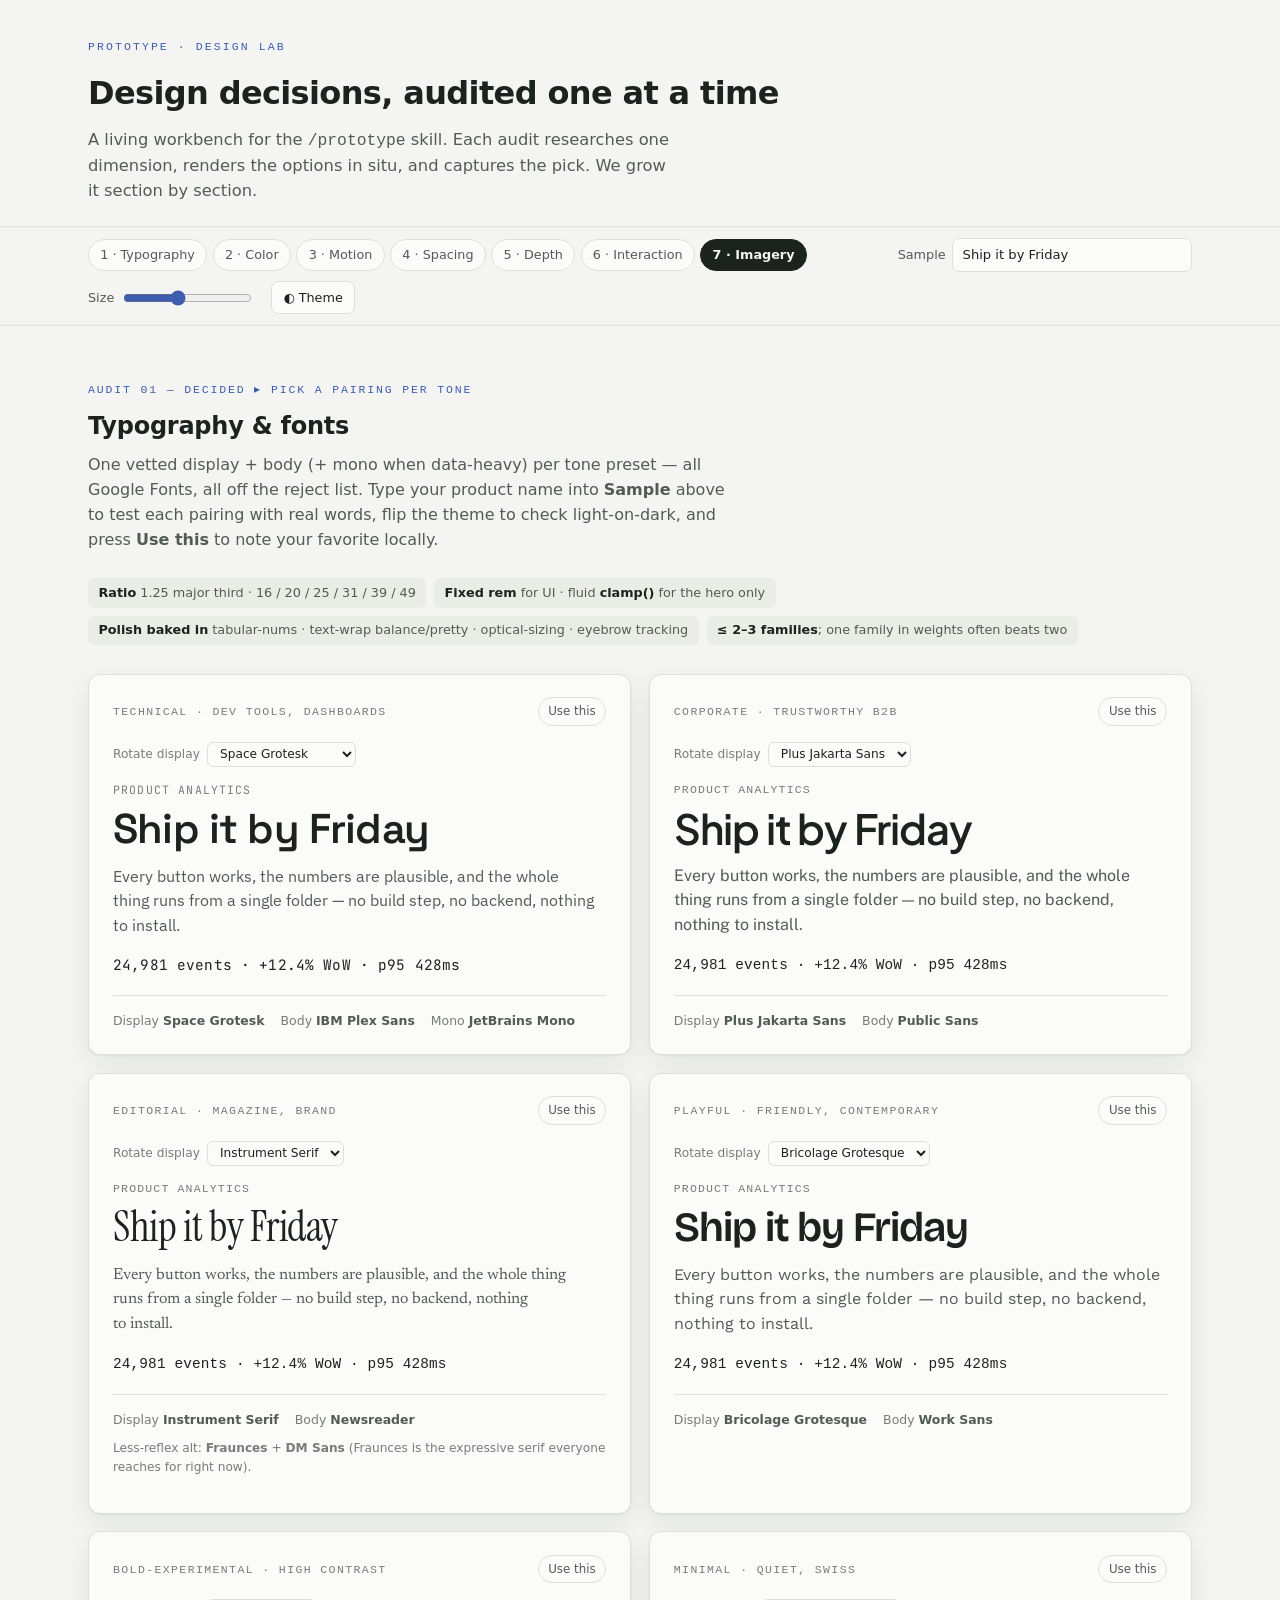
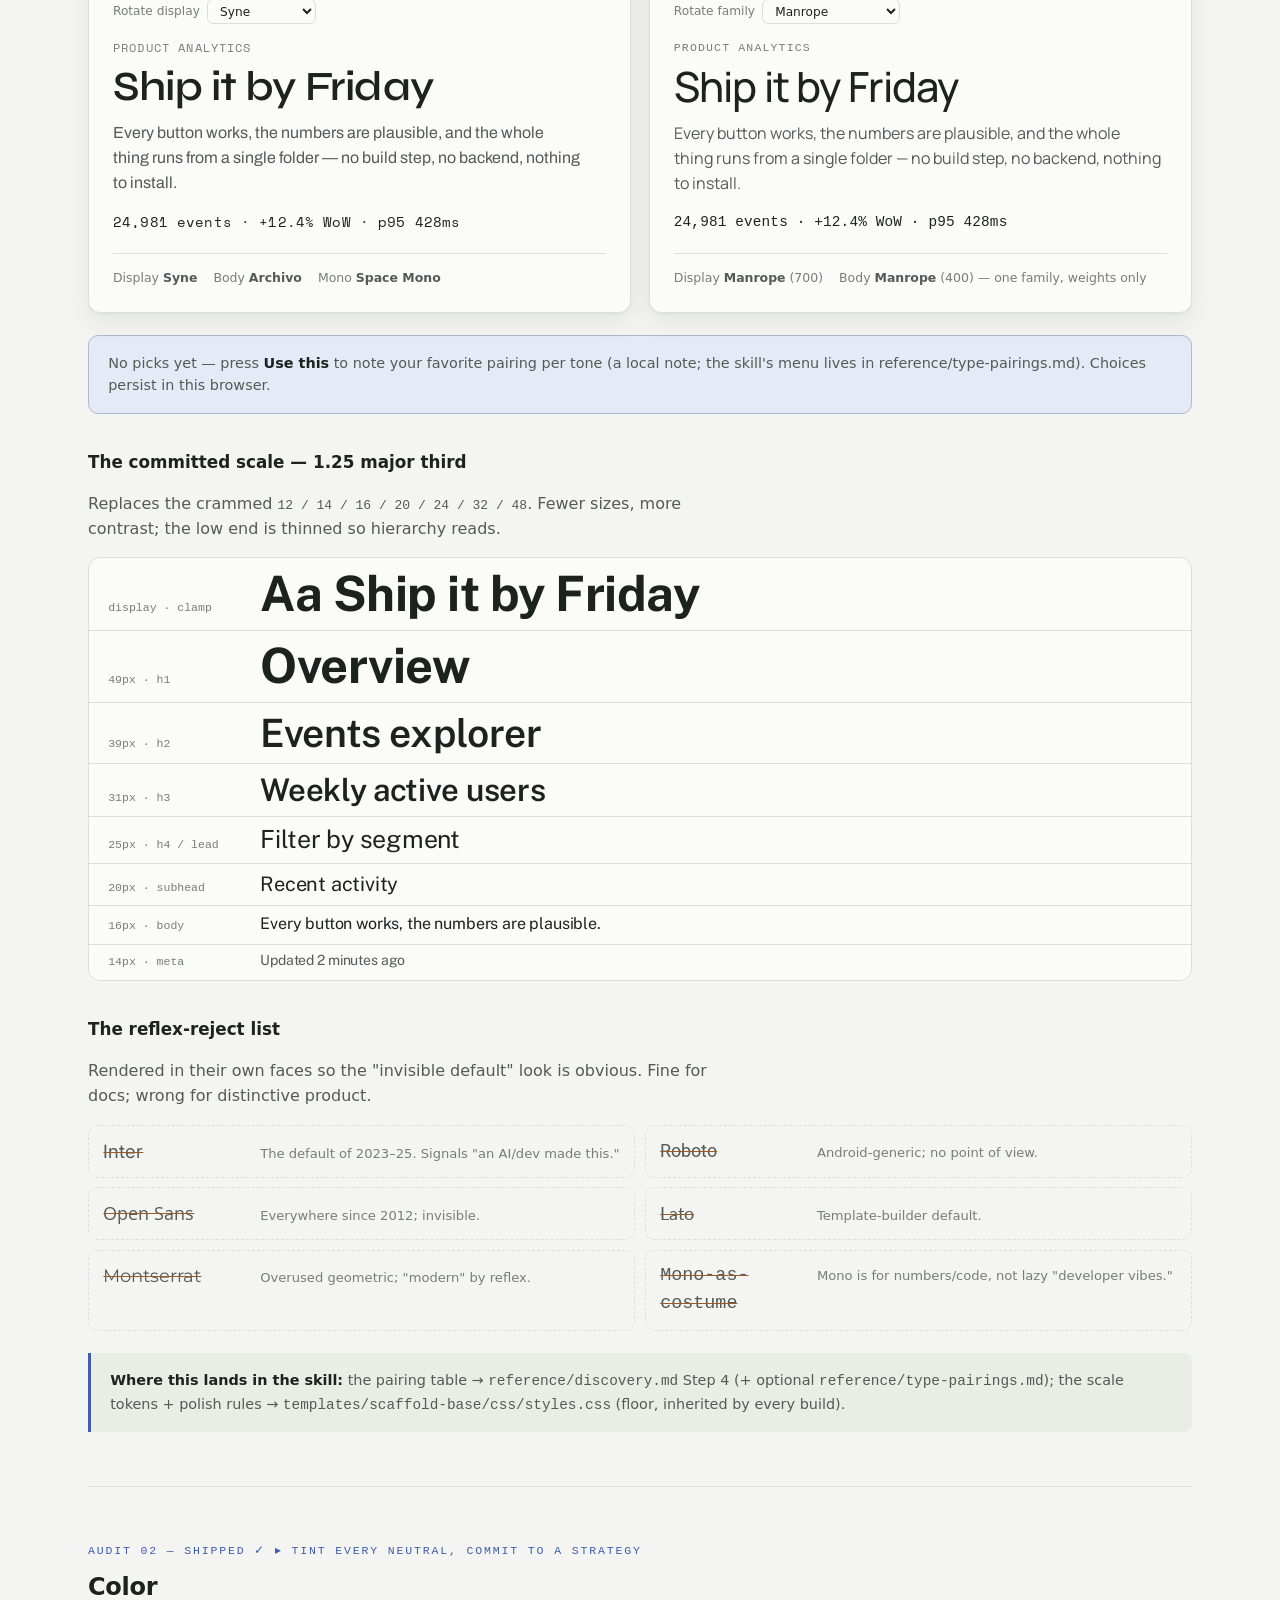
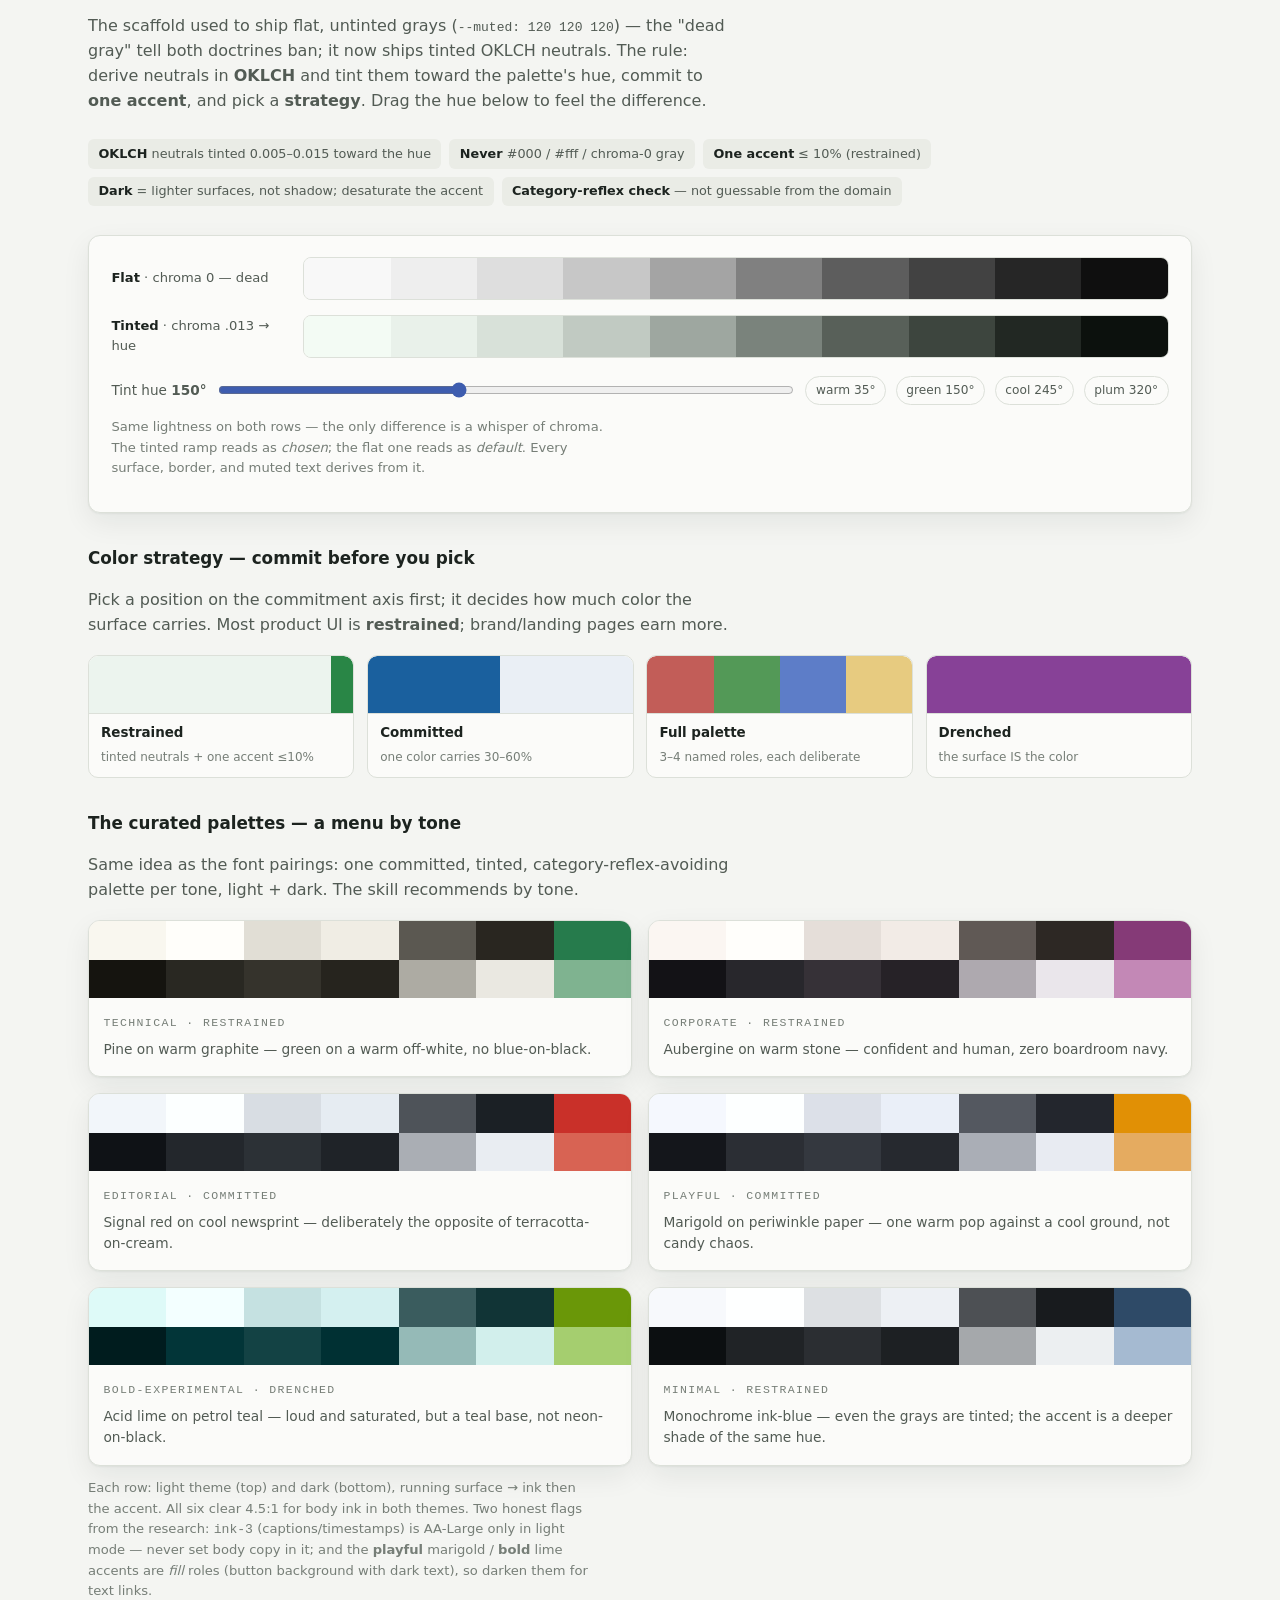
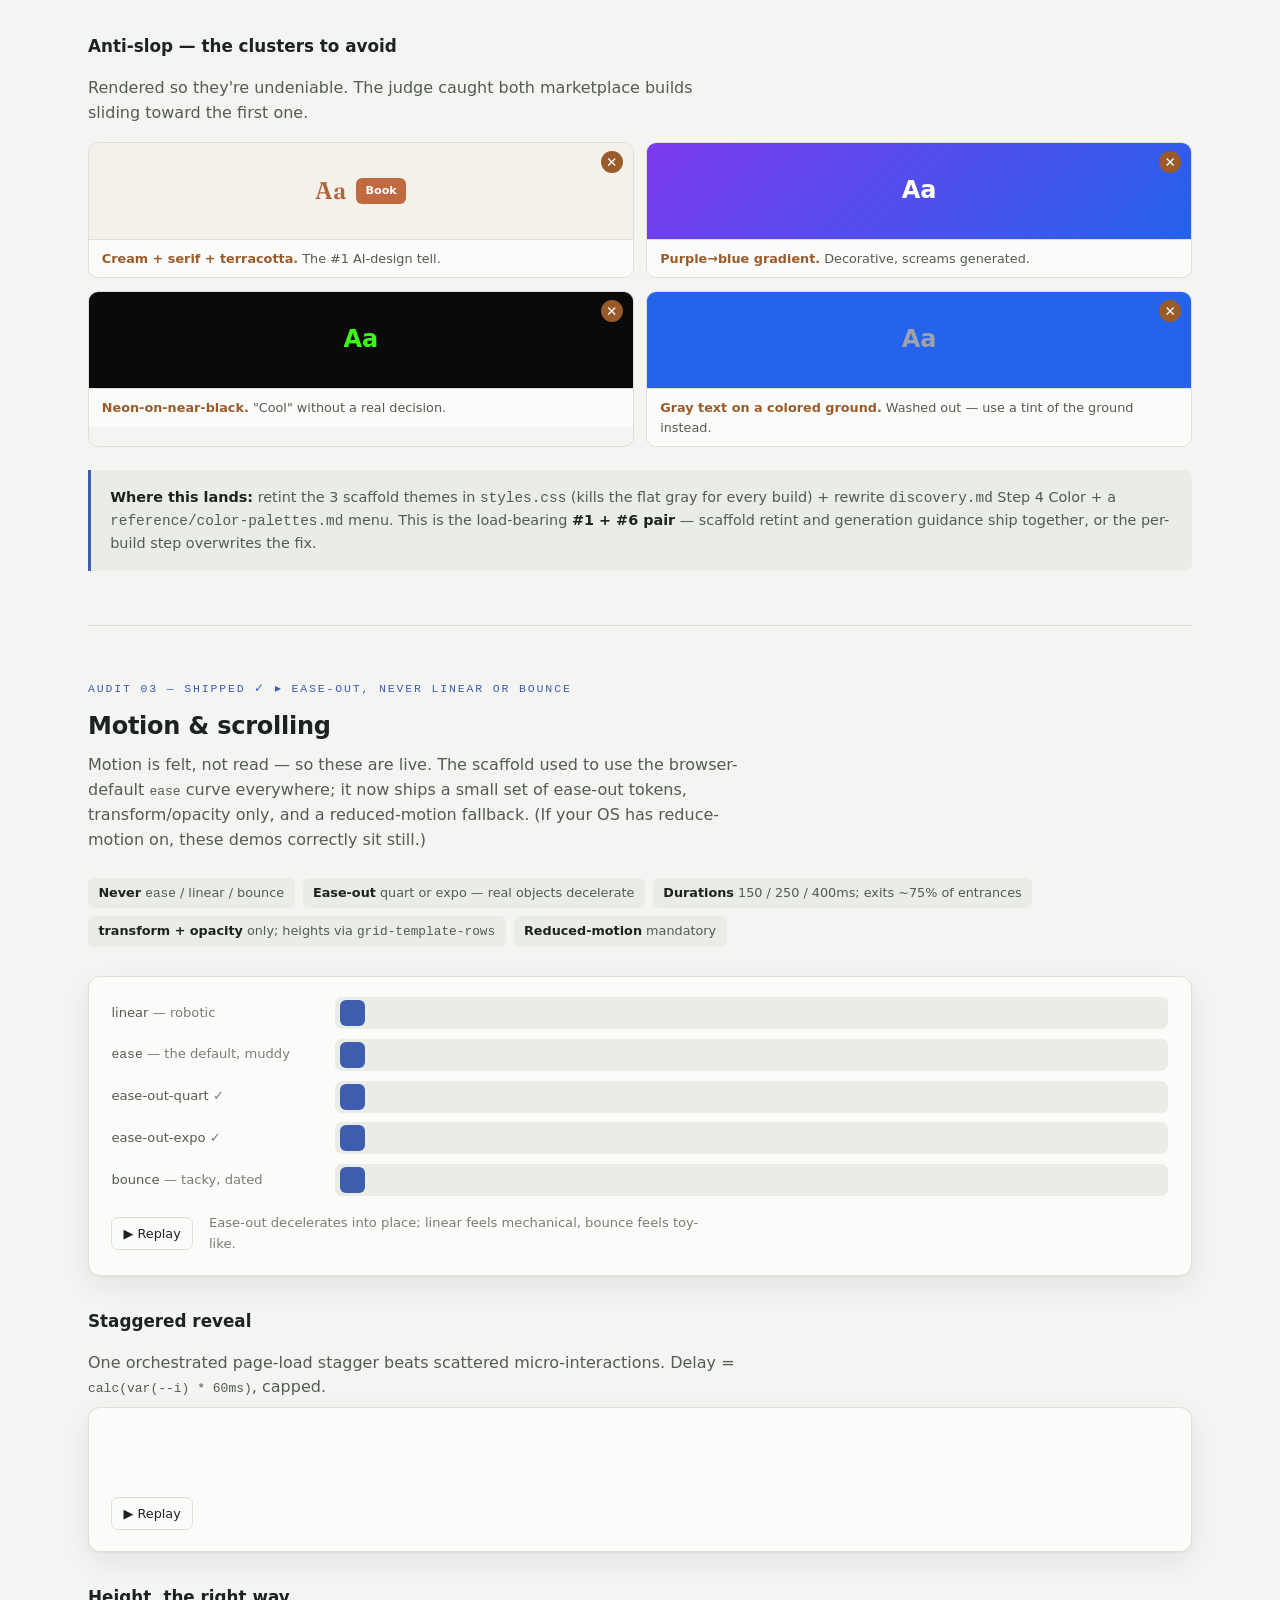
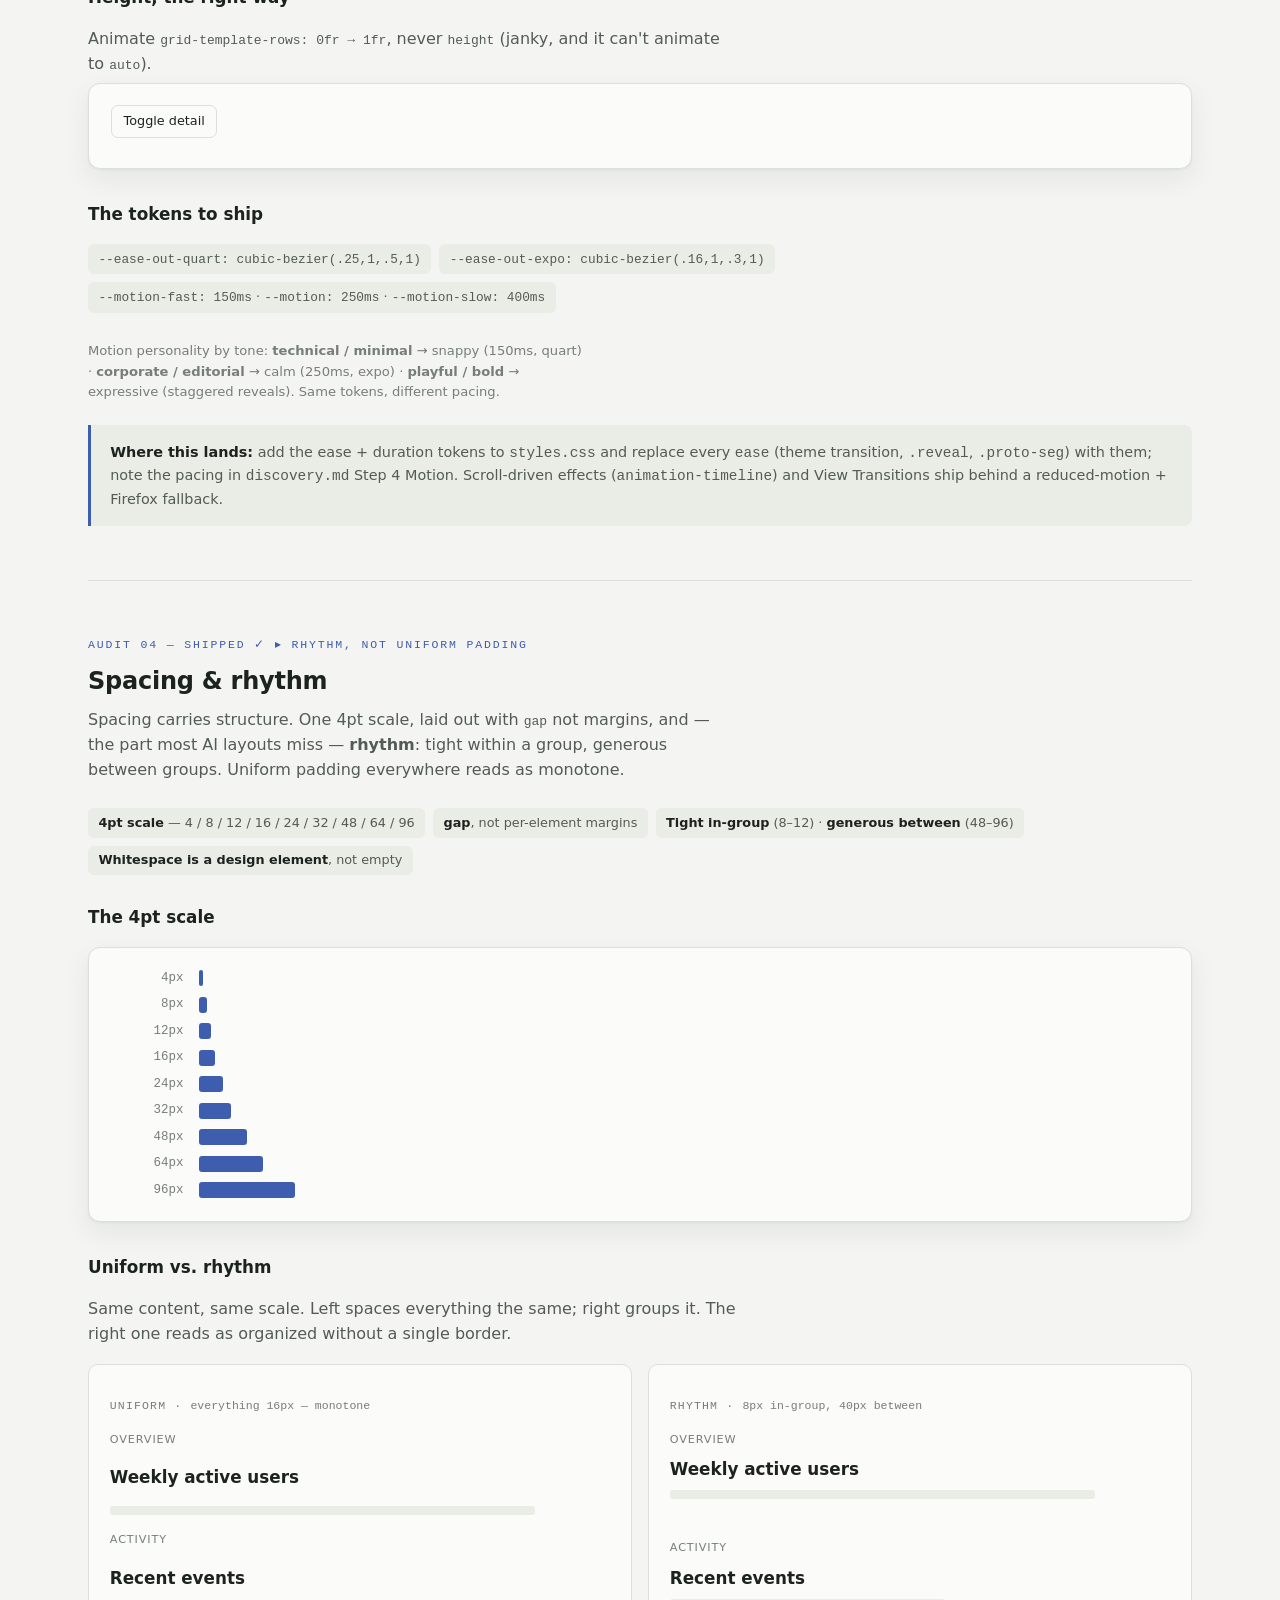
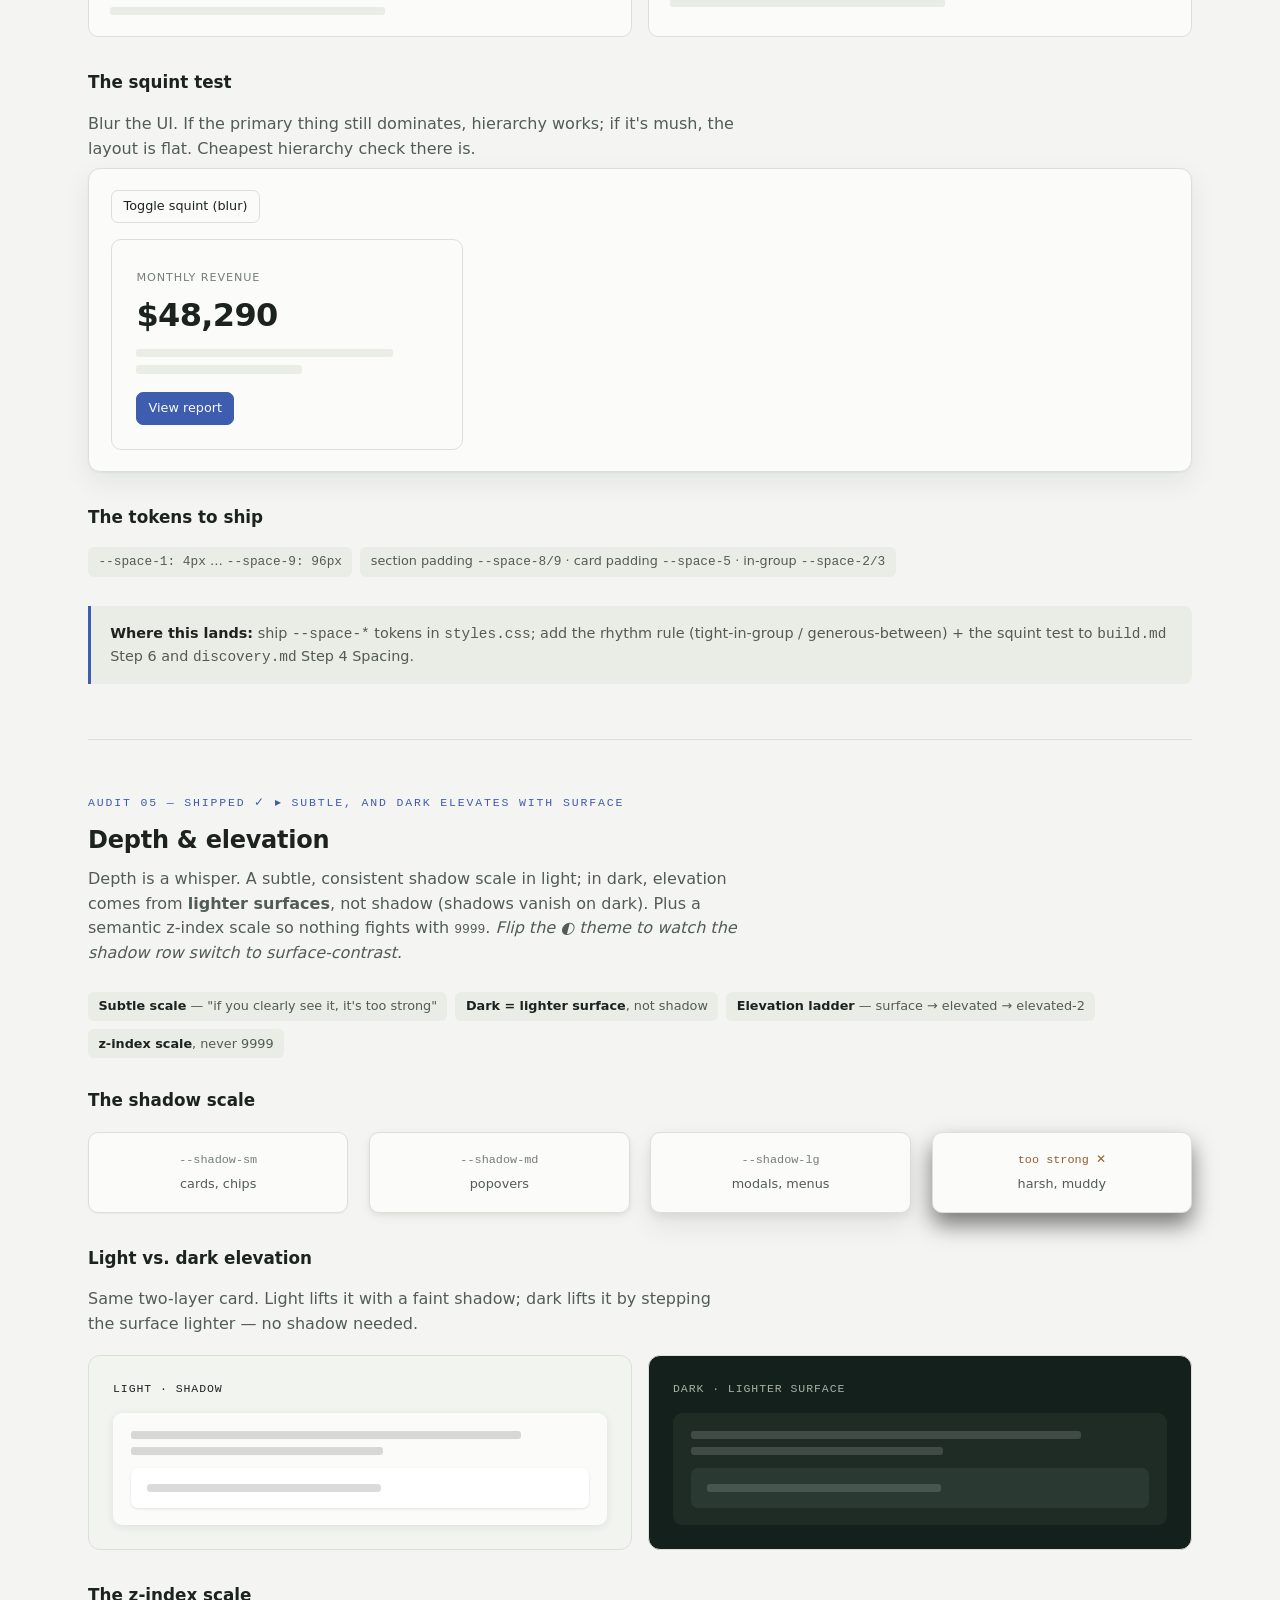
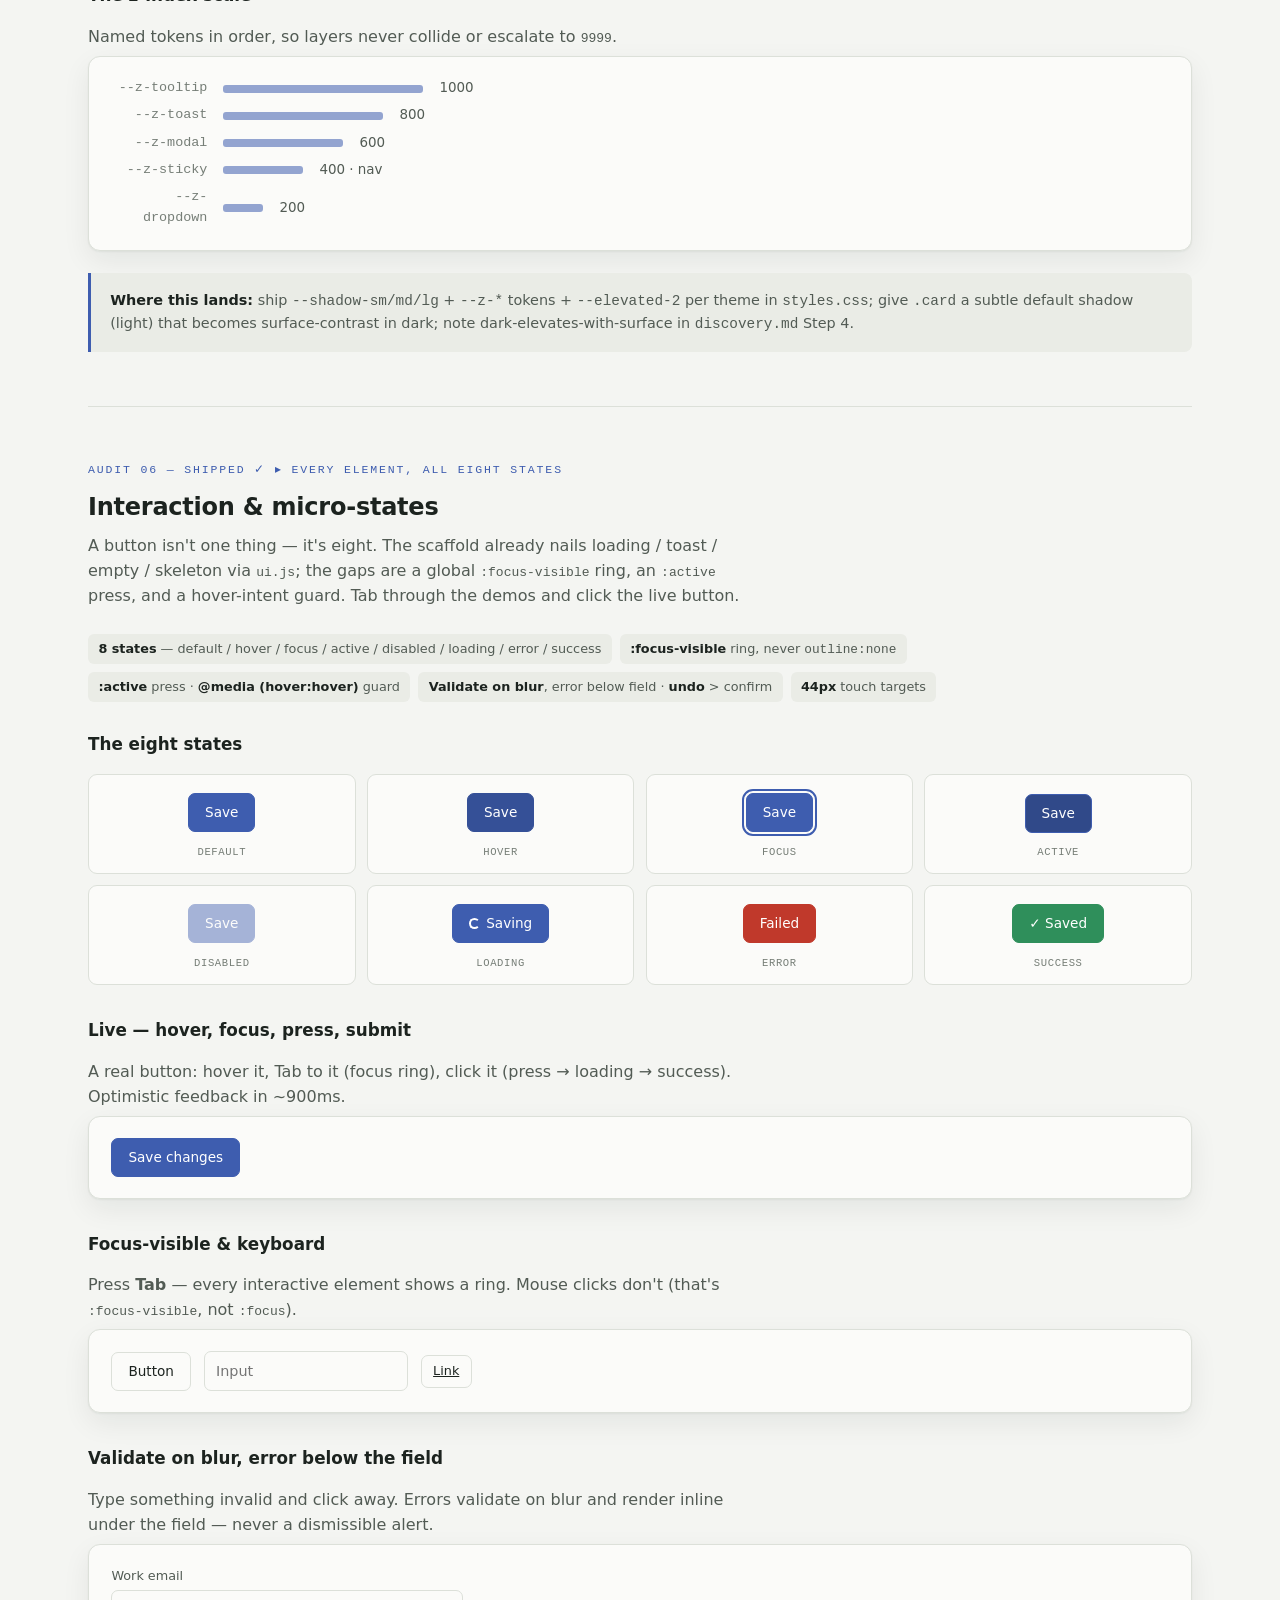
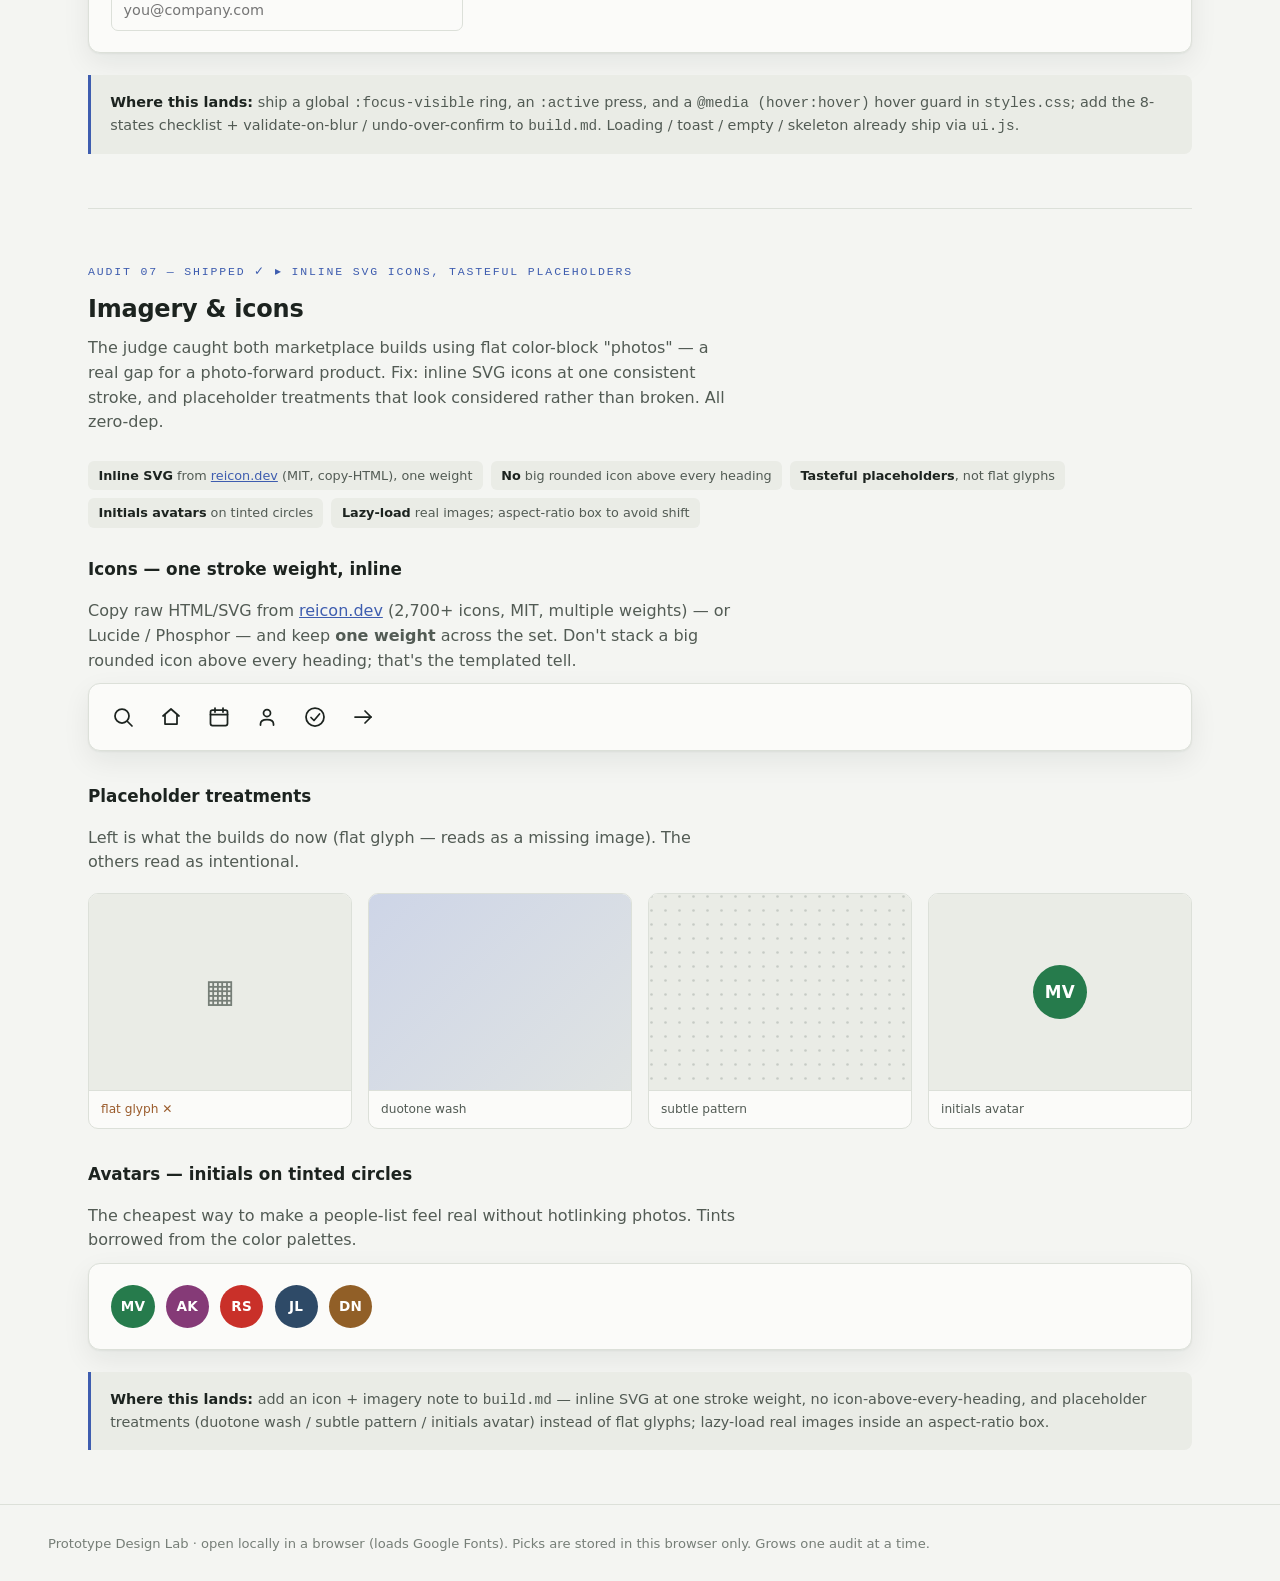
==== commit e219d81c: "Make every rotation font alternate previewable in design-lab reference/type-pairings.md lists rotati" ====
--- a/design-lab/index.html
+++ b/design-lab/index.html
@@ -8,8 +8,10 @@
 
 <link rel="preconnect" href="https://fonts.googleapis.com" />
 <link rel="preconnect" href="https://fonts.gstatic.com" crossorigin />
-<!-- Candidate pairings + the reject-list faces, loaded so specimens render in their real type. -->
-<link href="https://fonts.googleapis.com/css2?family=Space+Grotesk:wght@400;500;700&family=IBM+Plex+Sans:wght@400;500;600&family=JetBrains+Mono:wght@400;500&family=Plus+Jakarta+Sans:wght@400;500;700&family=Public+Sans:wght@400;500;700&family=Instrument+Serif:ital@0;1&family=Fraunces:opsz,wght@9..144,400;9..144,600&family=Newsreader:wght@400;500&family=DM+Sans:wght@400;500;700&family=Bricolage+Grotesque:opsz,wght@12..96,400;12..96,700&family=Work+Sans:wght@400;500&family=Syne:wght@600;700;800&family=Archivo:wght@400;500;700&family=Space+Mono:wght@400;700&family=Manrope:wght@300;400;500;700;800&family=Inter:wght@400;600&family=Roboto:wght@400;700&family=Open+Sans:wght@400;600&family=Lato:wght@400;700&family=Montserrat:wght@400;700&display=swap" rel="stylesheet" />
+<!-- Candidate pairings + the reject-list faces, loaded so specimens render in their real type.
+     Includes every rotation alternate from reference/type-pairings.md (not just the primaries)
+     so the rotate-display control below can preview each one for real. -->
+<link href="https://fonts.googleapis.com/css2?family=Space+Grotesk:wght@400;500;700&family=Hanken+Grotesk:wght@400;500;600;700&family=Schibsted+Grotesk:wght@400;500;600;700&family=IBM+Plex+Sans:wght@400;500;600&family=JetBrains+Mono:wght@400;500&family=Plus+Jakarta+Sans:wght@400;500;700&family=Outfit:wght@400;500;600;700&family=Onest:wght@400;500;600;700&family=Public+Sans:wght@400;500;700&family=Instrument+Serif:ital@0;1&family=Fraunces:opsz,wght@9..144,400;9..144,600&family=Newsreader:wght@400;500&family=DM+Sans:wght@400;500;700&family=Bricolage+Grotesque:opsz,wght@12..96,400;12..96,700&family=Gabarito:wght@400;500;600;700&family=Work+Sans:wght@400;500&family=Syne:wght@600;700;800&family=Unbounded:wght@600;700;800&family=Archivo:wght@400;500;700&family=Space+Mono:wght@400;700&family=Manrope:wght@300;400;500;700;800&family=Instrument+Sans:wght@400;500;600;700&family=Inter:wght@400;600&family=Roboto:wght@400;700&family=Open+Sans:wght@400;600&family=Lato:wght@400;700&family=Montserrat:wght@400;700&display=swap" rel="stylesheet" />
 
 <style>
   :root {
@@ -85,6 +87,8 @@
   .spec-names { display:flex; flex-wrap:wrap; gap:.4rem 1rem; margin-top:1.2rem; padding-top:.9rem; border-top:1px solid var(--hairline); font-size:.78rem; color:var(--ink-3); }
   .spec-names b { color:var(--ink-2); font-weight:600; }
   .spec-alt { font-size:.76rem; color:var(--ink-3); margin-top:.6rem; }
+  .rotate-ctrl { display:flex; align-items:center; gap:.45rem; font-size:.76rem; color:var(--ink-3); margin:0 0 .9rem; }
+  .rotate-ctrl select { font:inherit; font-size:.76rem; padding:.22rem .5rem; border:1px solid var(--hairline); border-radius:6px; background:var(--surface); color:var(--ink); }
 
   /* role fonts per tone */
   .t-technical { --disp:'Space Grotesk'; --body:'IBM Plex Sans'; --mono:'JetBrains Mono'; }
@@ -322,57 +326,87 @@
     <div class="grid" id="specimens">
       <article class="spec t-technical" data-tone="technical">
         <div class="spec-head"><span class="tone">technical · dev tools, dashboards</span><button class="pick">Use this</button></div>
+        <label class="rotate-ctrl">Rotate display <select class="rotate-select" aria-label="Rotate technical display font">
+          <option value="Space Grotesk">Space Grotesk</option>
+          <option value="Hanken Grotesk">Hanken Grotesk</option>
+          <option value="Schibsted Grotesk">Schibsted Grotesk</option>
+        </select></label>
         <p class="spec-eyebrow">Product analytics</p>
         <p class="spec-display">Ship it by Friday</p>
         <p class="spec-body">Every button works, the numbers are plausible, and the whole thing runs from a single folder — no build step, no backend, nothing to install.</p>
         <p class="spec-data">24,981 events · +12.4% WoW · p95 428ms</p>
-        <div class="spec-names"><span>Display <b>Space Grotesk</b></span><span>Body <b>IBM Plex Sans</b></span><span>Mono <b>JetBrains Mono</b></span></div>
+        <div class="spec-names"><span>Display <b class="fn-disp">Space Grotesk</b></span><span>Body <b>IBM Plex Sans</b></span><span>Mono <b>JetBrains Mono</b></span></div>
       </article>
 
       <article class="spec t-corporate" data-tone="corporate">
         <div class="spec-head"><span class="tone">corporate · trustworthy B2B</span><button class="pick">Use this</button></div>
+        <label class="rotate-ctrl">Rotate display <select class="rotate-select" aria-label="Rotate corporate display font">
+          <option value="Plus Jakarta Sans">Plus Jakarta Sans</option>
+          <option value="Outfit">Outfit</option>
+          <option value="Onest">Onest</option>
+        </select></label>
         <p class="spec-eyebrow">Product analytics</p>
         <p class="spec-display">Ship it by Friday</p>
         <p class="spec-body">Every button works, the numbers are plausible, and the whole thing runs from a single folder — no build step, no backend, nothing to install.</p>
         <p class="spec-data">24,981 events · +12.4% WoW · p95 428ms</p>
-        <div class="spec-names"><span>Display <b>Plus Jakarta Sans</b></span><span>Body <b>Public Sans</b></span></div>
+        <div class="spec-names"><span>Display <b class="fn-disp">Plus Jakarta Sans</b></span><span>Body <b>Public Sans</b></span></div>
       </article>
 
       <article class="spec t-editorial" data-tone="editorial">
         <div class="spec-head"><span class="tone">editorial · magazine, brand</span><button class="pick">Use this</button></div>
+        <label class="rotate-ctrl">Rotate display <select class="rotate-select" aria-label="Rotate editorial display font">
+          <option value="Instrument Serif">Instrument Serif</option>
+          <option value="Newsreader">Newsreader</option>
+          <option value="Fraunces">Fraunces</option>
+        </select></label>
         <p class="spec-eyebrow">Product analytics</p>
         <p class="spec-display">Ship it by Friday</p>
         <p class="spec-body">Every button works, the numbers are plausible, and the whole thing runs from a single folder — no build step, no backend, nothing to install.</p>
         <p class="spec-data">24,981 events · +12.4% WoW · p95 428ms</p>
-        <div class="spec-names"><span>Display <b>Instrument Serif</b></span><span>Body <b>Newsreader</b></span></div>
+        <div class="spec-names"><span>Display <b class="fn-disp">Instrument Serif</b></span><span>Body <b>Newsreader</b></span></div>
         <p class="spec-alt">Less-reflex alt: <b>Fraunces</b> + <b>DM Sans</b> (Fraunces is the expressive serif everyone reaches for right now).</p>
       </article>
 
       <article class="spec t-playful" data-tone="playful">
         <div class="spec-head"><span class="tone">playful · friendly, contemporary</span><button class="pick">Use this</button></div>
+        <label class="rotate-ctrl">Rotate display <select class="rotate-select" aria-label="Rotate playful display font">
+          <option value="Bricolage Grotesque">Bricolage Grotesque</option>
+          <option value="Gabarito">Gabarito</option>
+          <option value="Syne">Syne</option>
+        </select></label>
         <p class="spec-eyebrow">Product analytics</p>
         <p class="spec-display">Ship it by Friday</p>
         <p class="spec-body">Every button works, the numbers are plausible, and the whole thing runs from a single folder — no build step, no backend, nothing to install.</p>
         <p class="spec-data">24,981 events · +12.4% WoW · p95 428ms</p>
-        <div class="spec-names"><span>Display <b>Bricolage Grotesque</b></span><span>Body <b>Work Sans</b></span></div>
+        <div class="spec-names"><span>Display <b class="fn-disp">Bricolage Grotesque</b></span><span>Body <b>Work Sans</b></span></div>
       </article>
 
       <article class="spec t-bold" data-tone="bold-experimental">
         <div class="spec-head"><span class="tone">bold-experimental · high contrast</span><button class="pick">Use this</button></div>
+        <label class="rotate-ctrl">Rotate display <select class="rotate-select" aria-label="Rotate bold-experimental display font">
+          <option value="Syne">Syne</option>
+          <option value="Unbounded">Unbounded</option>
+          <option value="Archivo">Archivo</option>
+        </select></label>
         <p class="spec-eyebrow">Product analytics</p>
         <p class="spec-display">Ship it by Friday</p>
         <p class="spec-body">Every button works, the numbers are plausible, and the whole thing runs from a single folder — no build step, no backend, nothing to install.</p>
         <p class="spec-data">24,981 events · +12.4% WoW · p95 428ms</p>
-        <div class="spec-names"><span>Display <b>Syne</b></span><span>Body <b>Archivo</b></span><span>Mono <b>Space Mono</b></span></div>
+        <div class="spec-names"><span>Display <b class="fn-disp">Syne</b></span><span>Body <b>Archivo</b></span><span>Mono <b>Space Mono</b></span></div>
       </article>
 
       <article class="spec t-minimal" data-tone="minimal">
         <div class="spec-head"><span class="tone">minimal · quiet, Swiss</span><button class="pick">Use this</button></div>
+        <label class="rotate-ctrl">Rotate family <select class="rotate-select" data-both="1" aria-label="Rotate minimal display and body font (one family)">
+          <option value="Manrope">Manrope</option>
+          <option value="Instrument Sans">Instrument Sans</option>
+          <option value="Hanken Grotesk">Hanken Grotesk</option>
+        </select></label>
         <p class="spec-eyebrow">Product analytics</p>
         <p class="spec-display">Ship it by Friday</p>
         <p class="spec-body">Every button works, the numbers are plausible, and the whole thing runs from a single folder — no build step, no backend, nothing to install.</p>
         <p class="spec-data">24,981 events · +12.4% WoW · p95 428ms</p>
-        <div class="spec-names"><span>Display <b>Manrope</b> (700)</span><span>Body <b>Manrope</b> (400) — one family, weights only</span></div>
+        <div class="spec-names"><span>Display <b class="fn-disp">Manrope</b> (700)</span><span>Body <b class="fn-body">Manrope</b> (400) — one family, weights only</span></div>
       </article>
     </div>
 
@@ -773,18 +807,39 @@
   function renderPicks() {
     var box = document.getElementById('picks');
     var tones = Object.keys(picks).filter(function (t) { return picks[t]; });
-    if (!tones.length) { box.innerHTML = '<span class="empty">No picks yet — press <b>Use this</b> to note your favorite pairing per tone (a local note; the skill's menu lives in reference/type-pairings.md). Choices persist in this browser.</span>'; return; }
+    if (!tones.length) { box.innerHTML = '<span class="empty">No picks yet — press <b>Use this</b> to note your favorite pairing per tone (a local note; the skill\'s menu lives in reference/type-pairings.md). Choices persist in this browser.</span>'; return; }
     box.innerHTML = '<b>Your picks so far:</b> ' + tones.map(function (t) { return t + ' → ' + picks[t]; }).join('  ·  ');
   }
+  // Rotate display: swap the tone's --disp (and --body, for the one-family "minimal"
+  // row) live, so every alternate in reference/type-pairings.md is actually previewable —
+  // not just the primary baked into the .t-* rule above.
+  document.querySelectorAll('.rotate-select').forEach(function (sel) {
+    sel.addEventListener('change', function () {
+      var card = sel.closest('.spec');
+      if (!card) return;
+      var family = sel.value;
+      card.style.setProperty('--disp', "'" + family + "'");
+      var dispName = card.querySelector('.fn-disp');
+      if (dispName) dispName.textContent = family;
+      if (sel.hasAttribute('data-both')) {
+        card.style.setProperty('--body', "'" + family + "'");
+        var bodyName = card.querySelector('.fn-body');
+        if (bodyName) bodyName.textContent = family;
+      }
+    });
+  });
+
   document.querySelectorAll('.spec').forEach(function (card) {
     var tone = card.getAttribute('data-tone');
-    var names = Array.prototype.map.call(card.querySelectorAll('.spec-names b'), function (b) { return b.textContent; }).join(' + ');
-    if (picks[tone] === names) card.classList.add('picked');
+    // Read names at click time, not once at load — a rotate-select swap changes
+    // .fn-disp/.fn-body text, and "Use this" should save the font actually on screen.
+    function currentNames() { return Array.prototype.map.call(card.querySelectorAll('.spec-names b'), function (b) { return b.textContent; }).join(' + '); }
+    if (picks[tone] === currentNames()) card.classList.add('picked');
     card.querySelector('.pick').addEventListener('click', function () {
       if (card.classList.contains('picked')) { card.classList.remove('picked'); delete picks[tone]; }
       else {
         document.querySelectorAll('.spec[data-tone="' + tone + '"]').forEach(function (c) { c.classList.remove('picked'); });
-        card.classList.add('picked'); picks[tone] = names;
+        card.classList.add('picked'); picks[tone] = currentNames();
       }
       save(); renderPicks();
     });
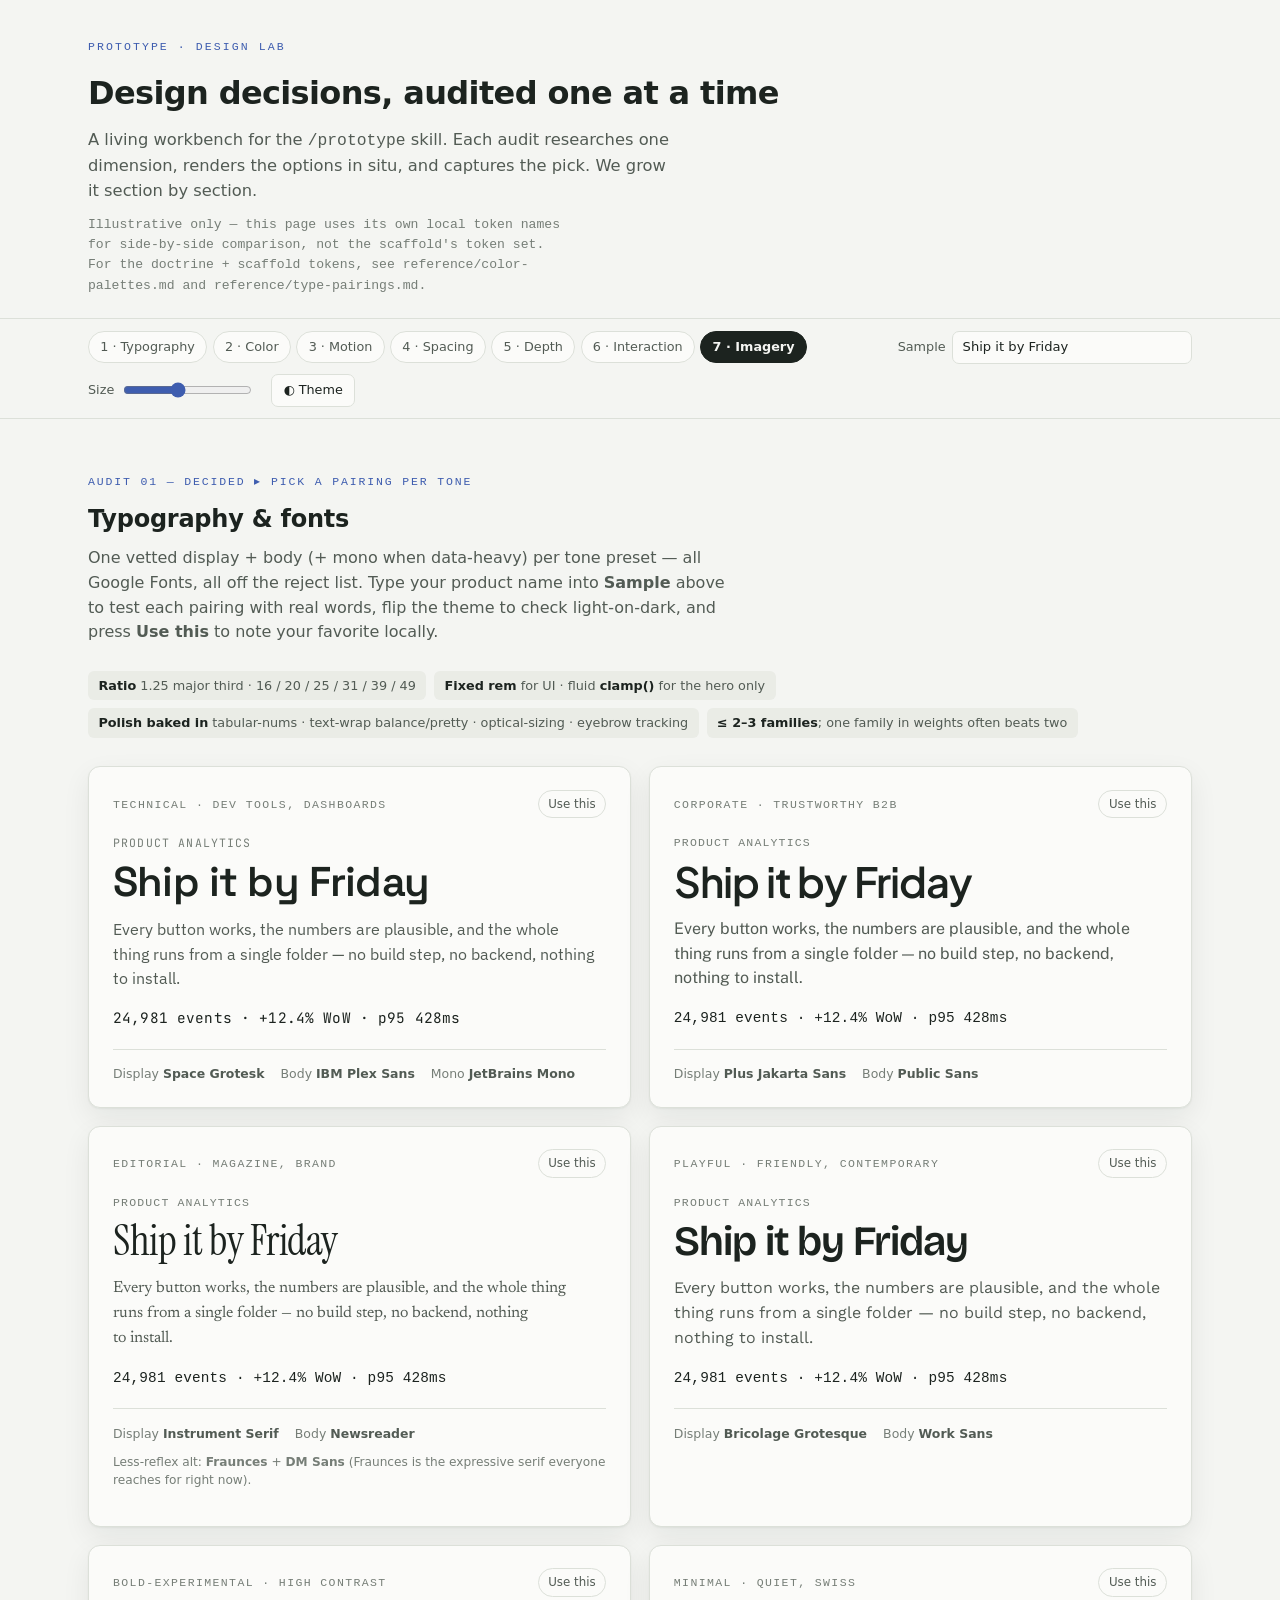
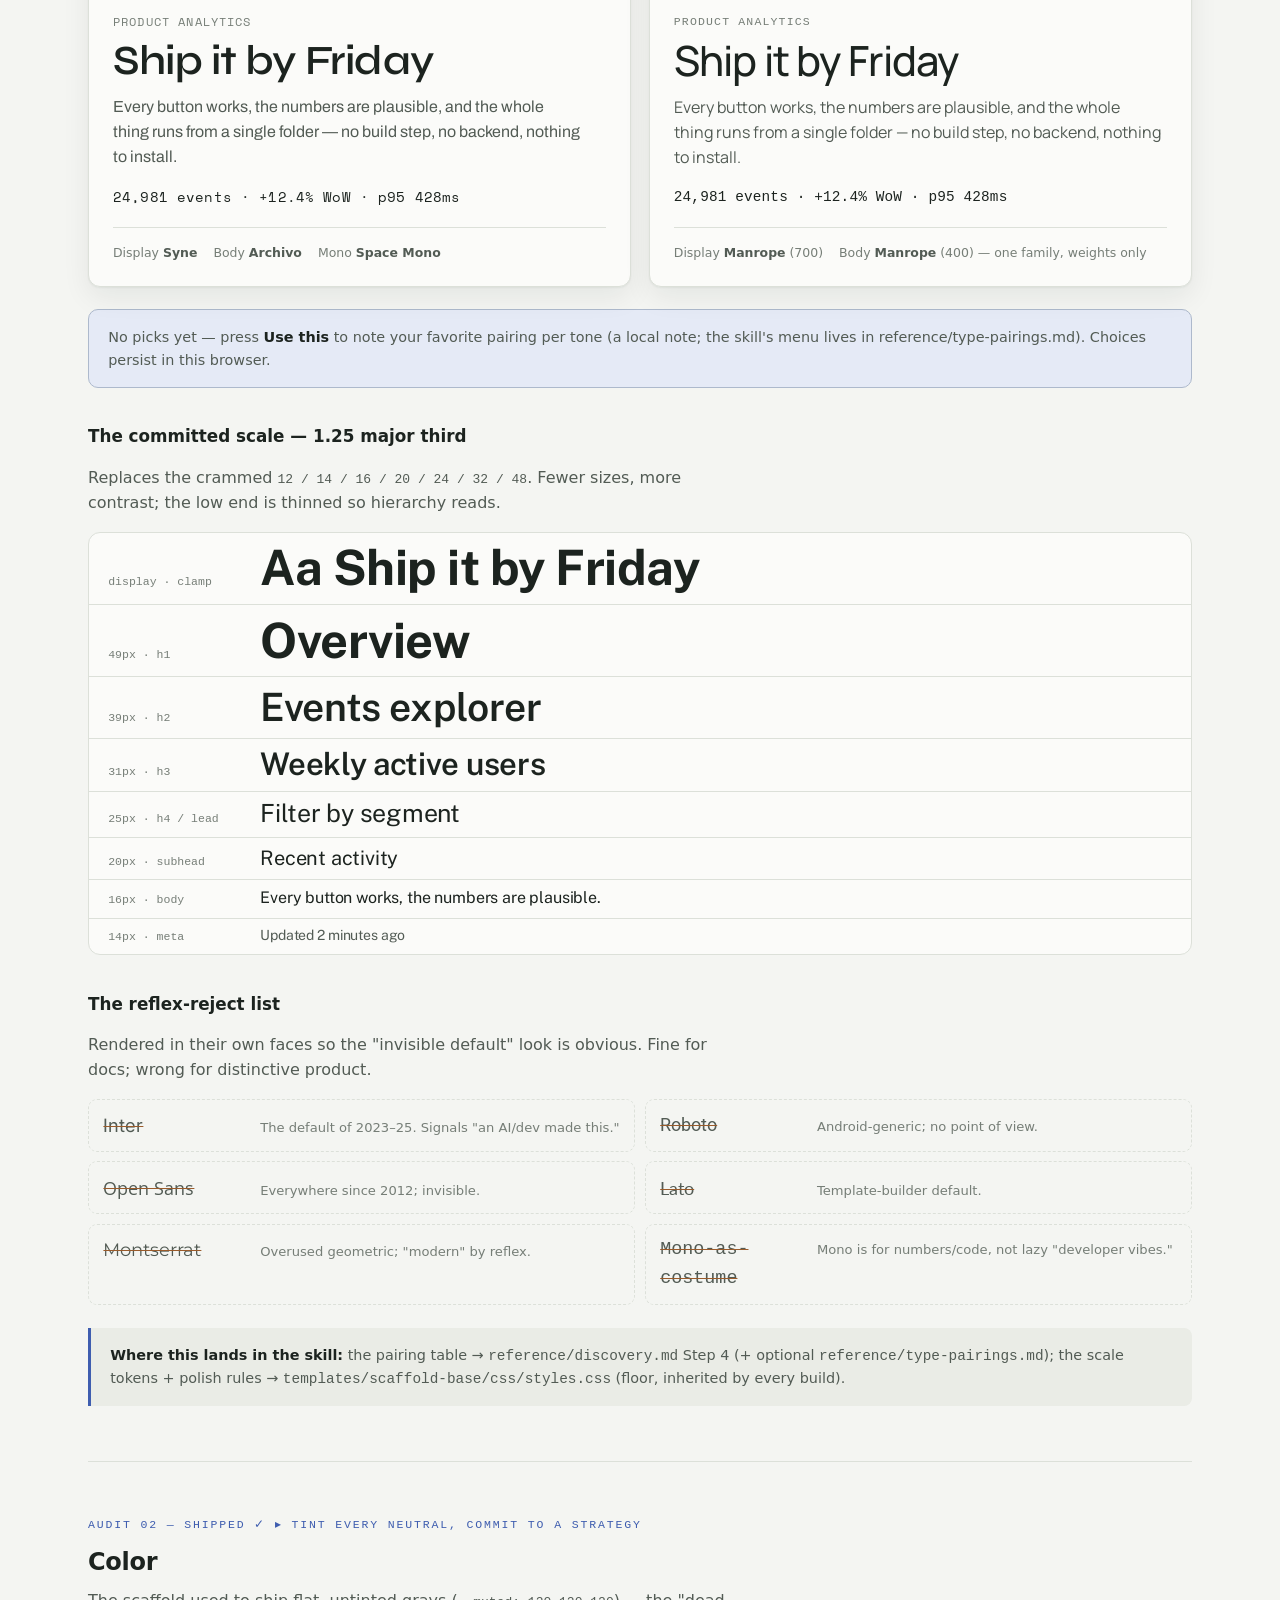
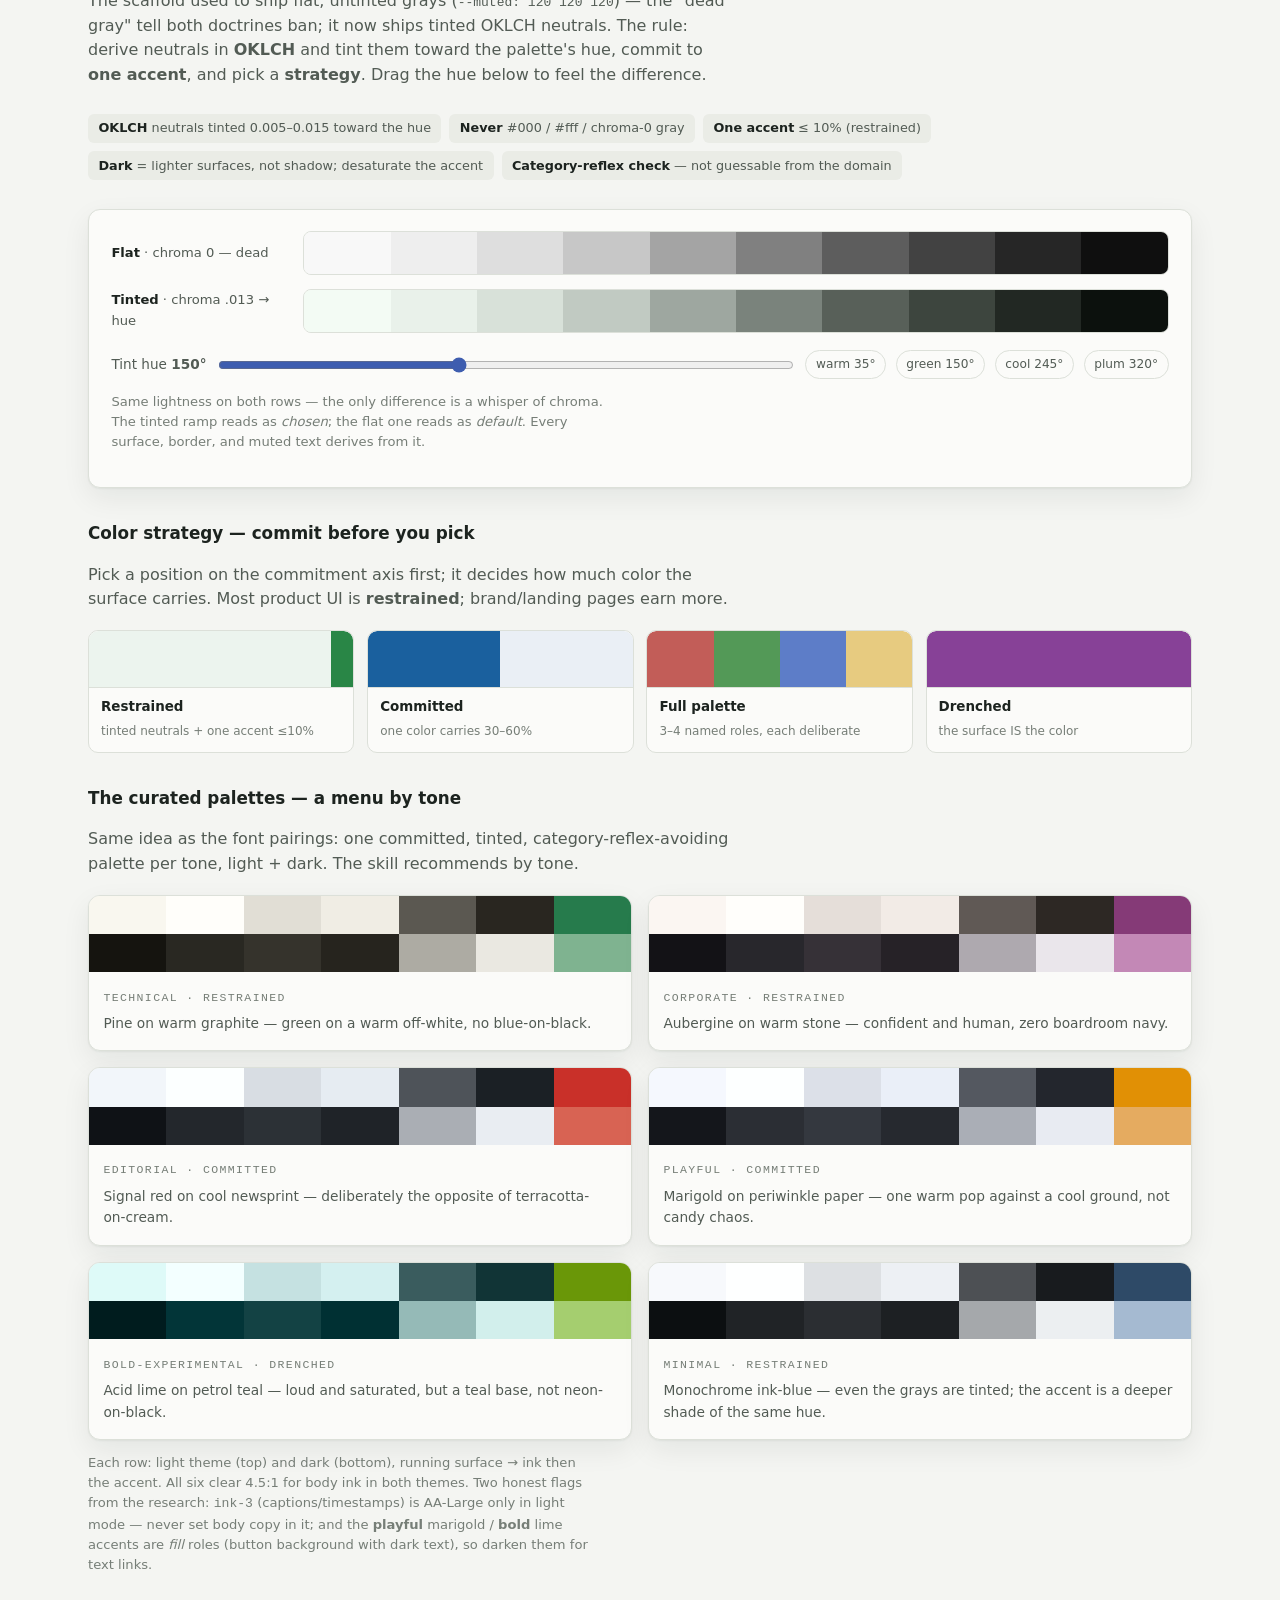
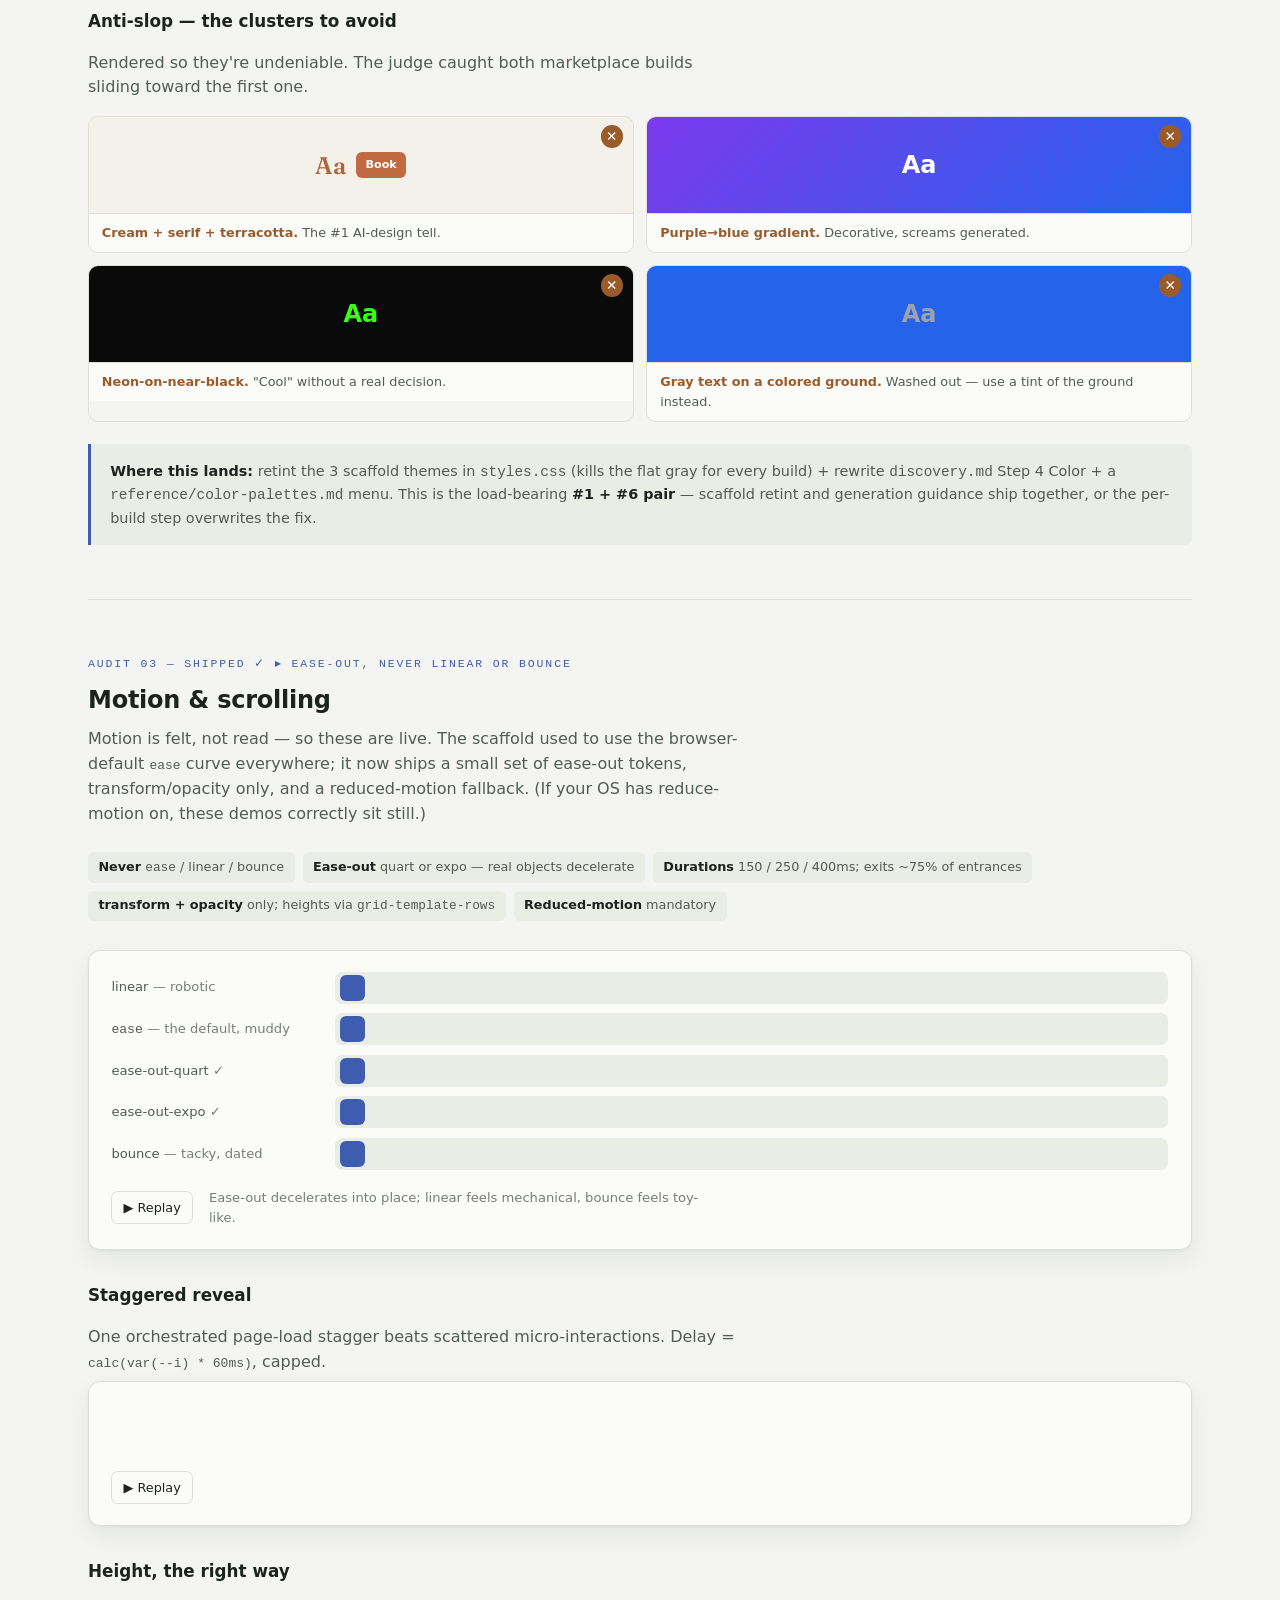
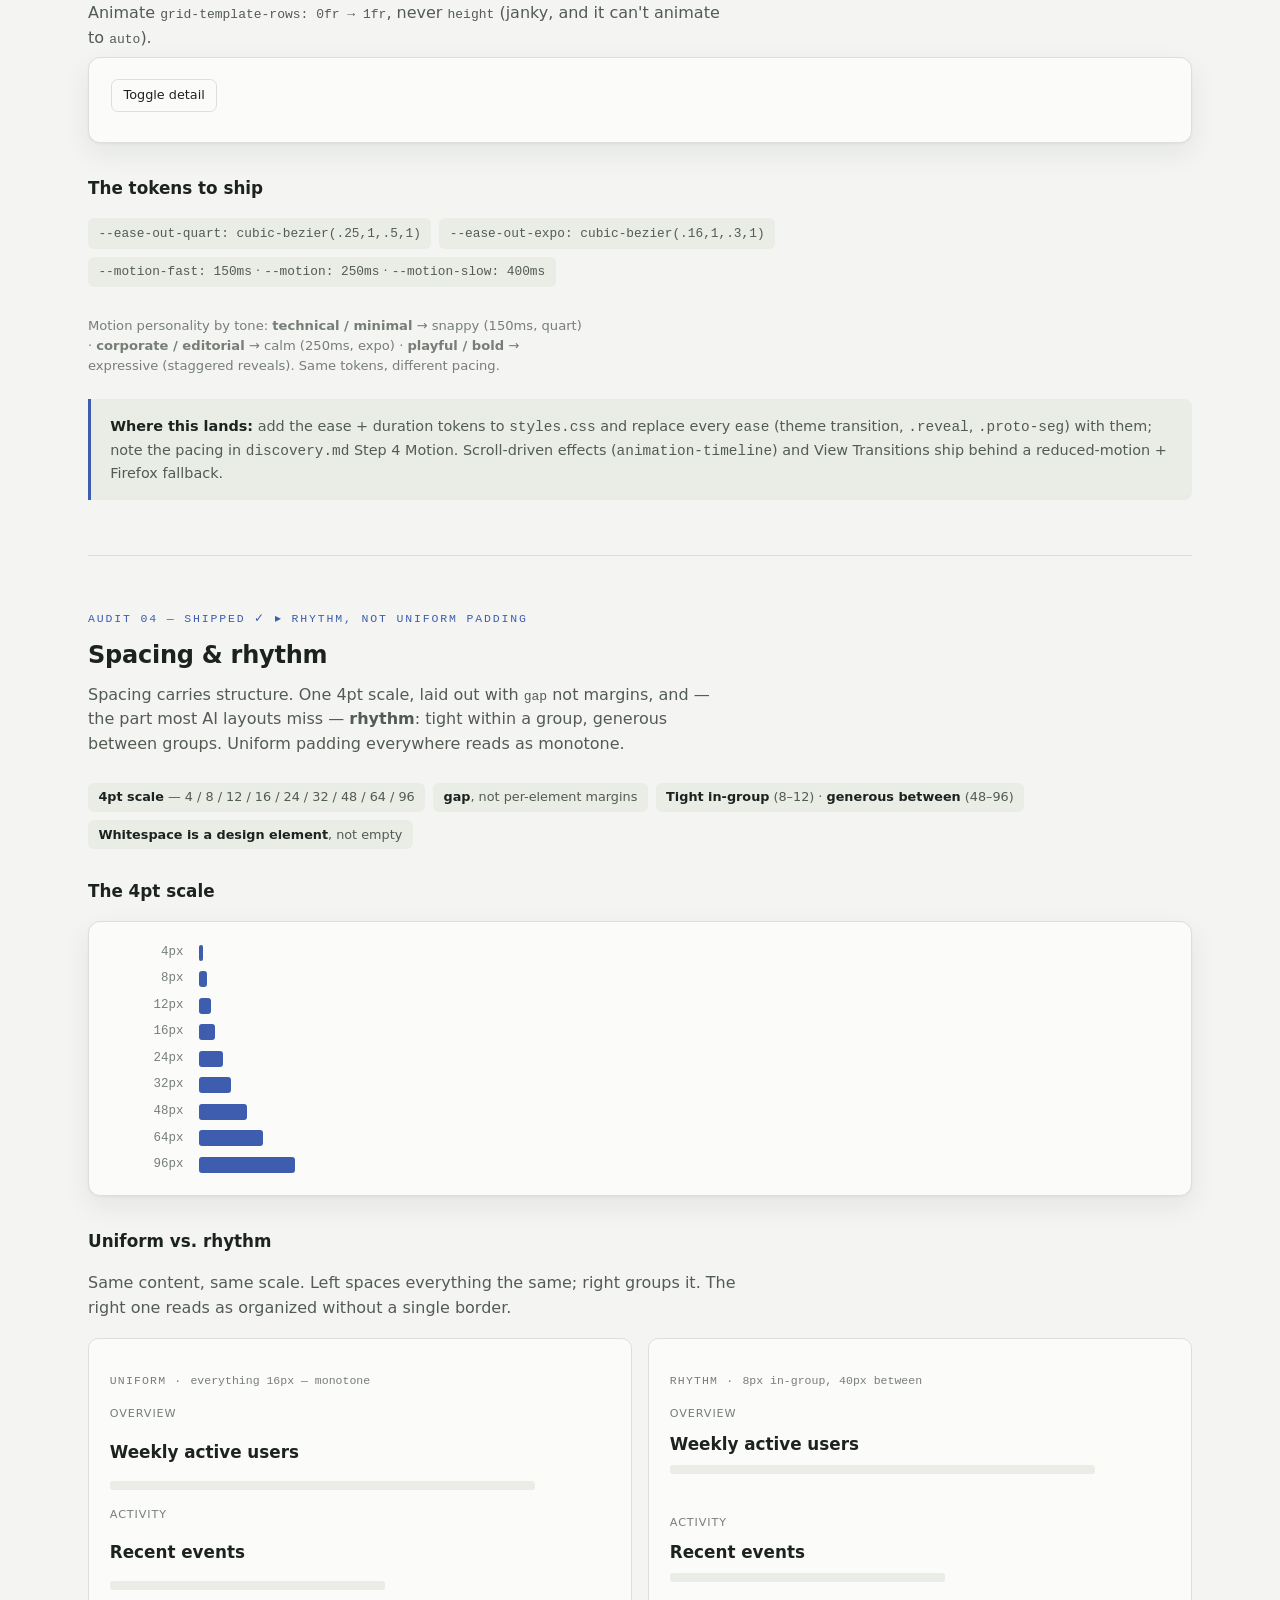
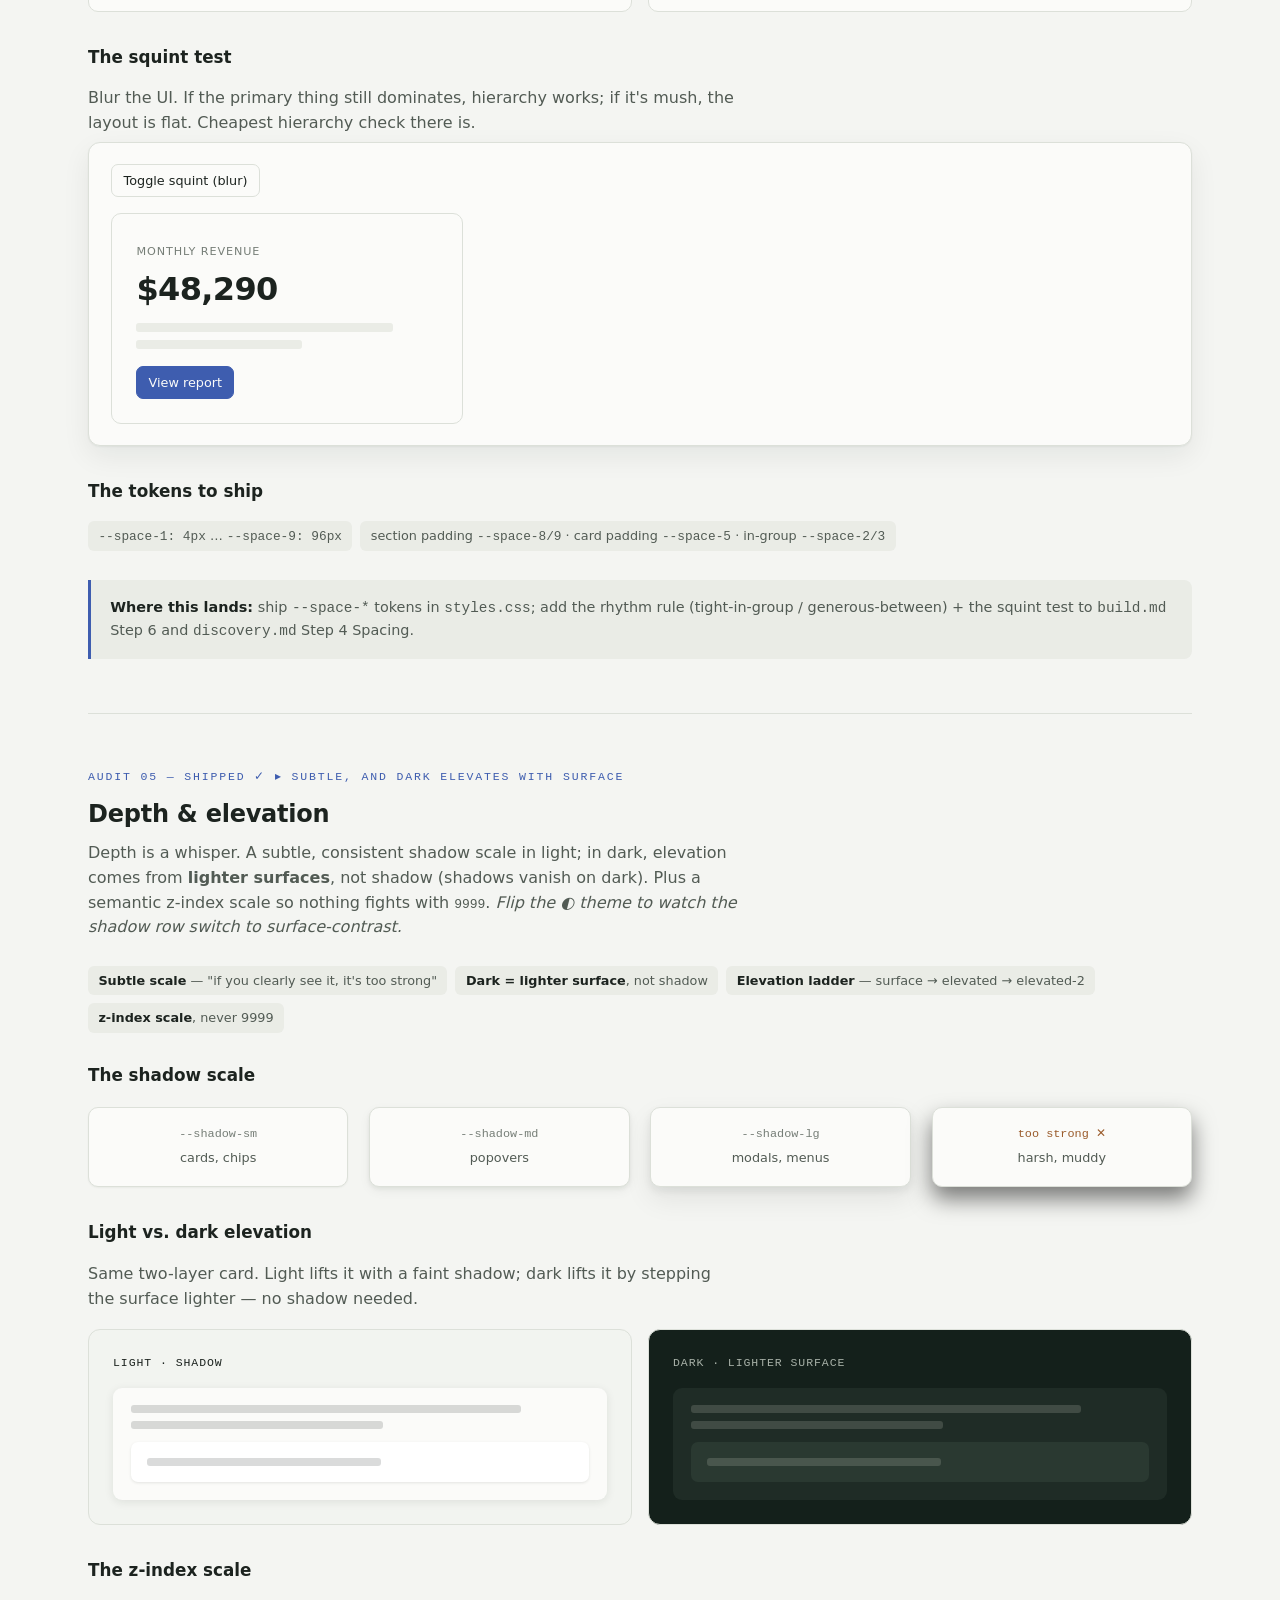
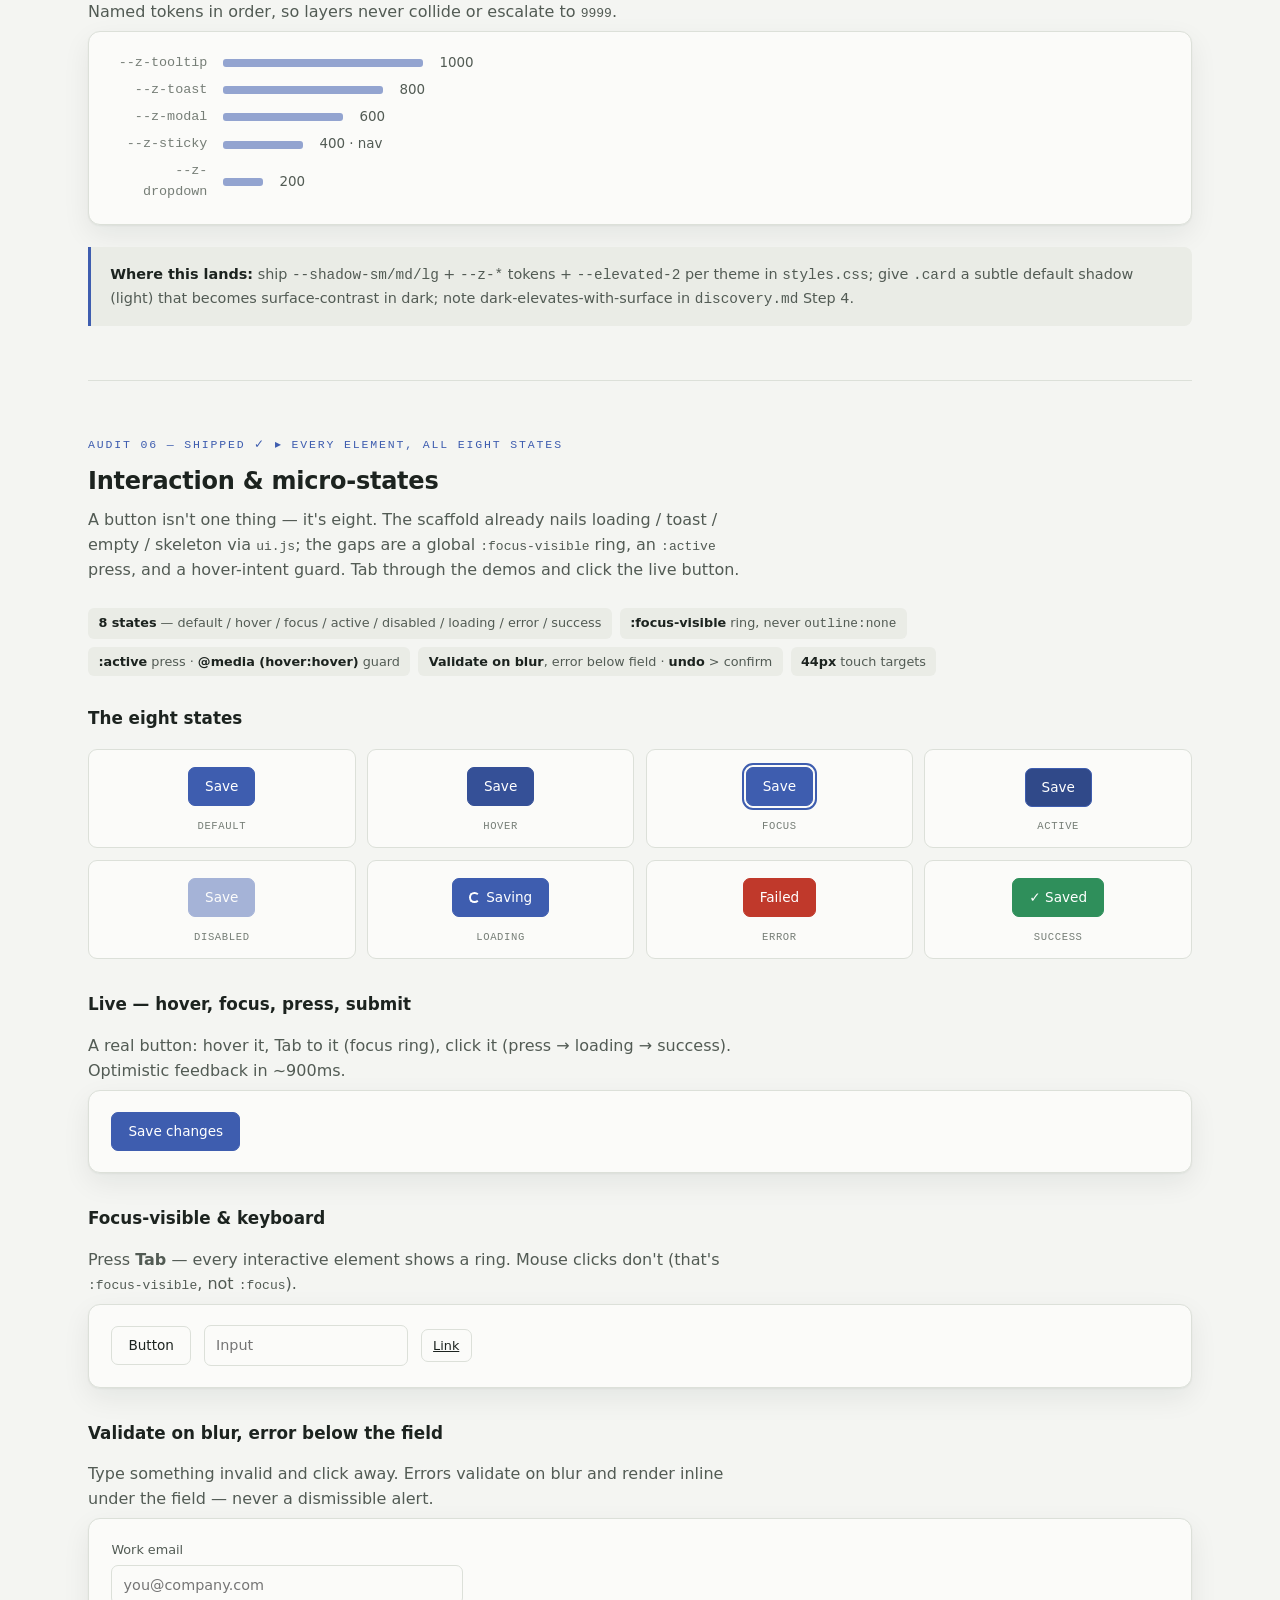
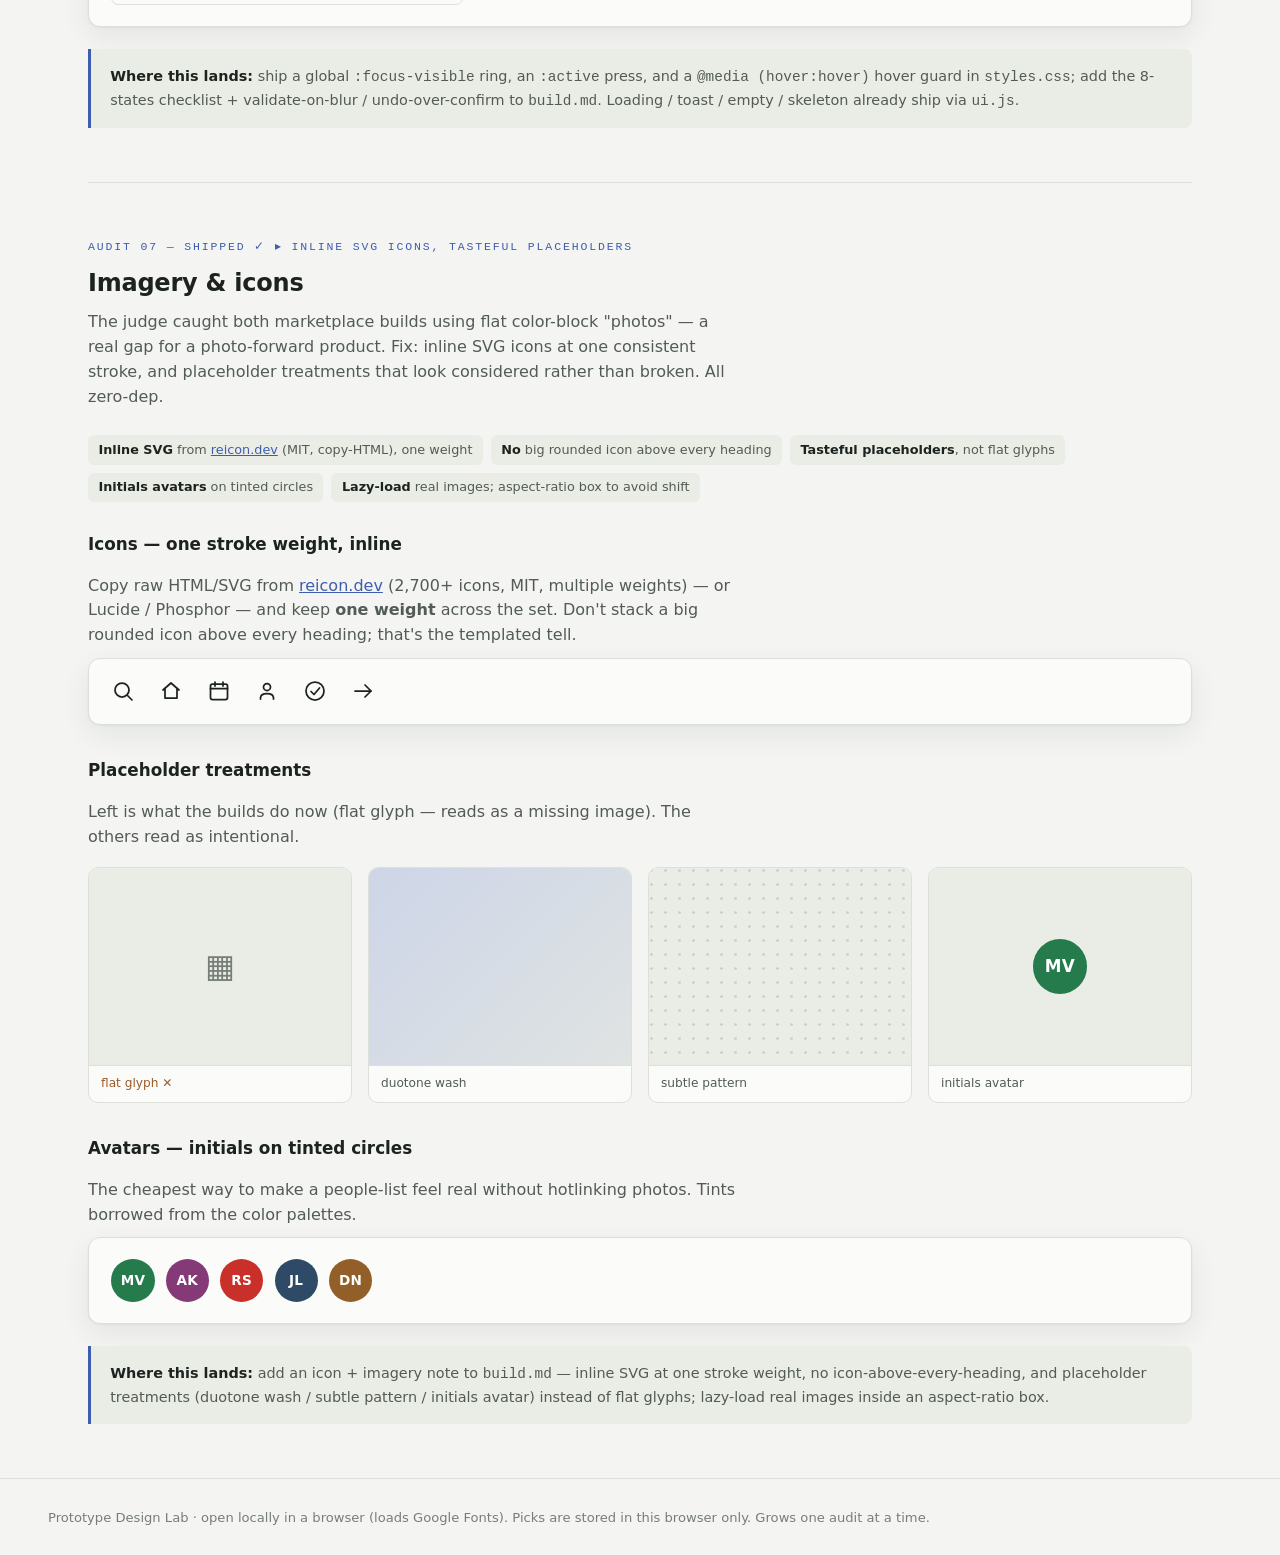
==== commit a5e9046a: "Single source of truth: dedupe doctrine + align lab tokens - reference/discovery.md Step 4: trim the" ====
--- a/design-lab/index.html
+++ b/design-lab/index.html
@@ -8,10 +8,8 @@
 
 <link rel="preconnect" href="https://fonts.googleapis.com" />
 <link rel="preconnect" href="https://fonts.gstatic.com" crossorigin />
-<!-- Candidate pairings + the reject-list faces, loaded so specimens render in their real type.
-     Includes every rotation alternate from reference/type-pairings.md (not just the primaries)
-     so the rotate-display control below can preview each one for real. -->
-<link href="https://fonts.googleapis.com/css2?family=Space+Grotesk:wght@400;500;700&family=Hanken+Grotesk:wght@400;500;600;700&family=Schibsted+Grotesk:wght@400;500;600;700&family=IBM+Plex+Sans:wght@400;500;600&family=JetBrains+Mono:wght@400;500&family=Plus+Jakarta+Sans:wght@400;500;700&family=Outfit:wght@400;500;600;700&family=Onest:wght@400;500;600;700&family=Public+Sans:wght@400;500;700&family=Instrument+Serif:ital@0;1&family=Fraunces:opsz,wght@9..144,400;9..144,600&family=Newsreader:wght@400;500&family=DM+Sans:wght@400;500;700&family=Bricolage+Grotesque:opsz,wght@12..96,400;12..96,700&family=Gabarito:wght@400;500;600;700&family=Work+Sans:wght@400;500&family=Syne:wght@600;700;800&family=Unbounded:wght@600;700;800&family=Archivo:wght@400;500;700&family=Space+Mono:wght@400;700&family=Manrope:wght@300;400;500;700;800&family=Instrument+Sans:wght@400;500;600;700&family=Inter:wght@400;600&family=Roboto:wght@400;700&family=Open+Sans:wght@400;600&family=Lato:wght@400;700&family=Montserrat:wght@400;700&display=swap" rel="stylesheet" />
+<!-- Candidate pairings + the reject-list faces, loaded so specimens render in their real type. -->
+<link href="https://fonts.googleapis.com/css2?family=Space+Grotesk:wght@400;500;700&family=IBM+Plex+Sans:wght@400;500;600&family=JetBrains+Mono:wght@400;500&family=Plus+Jakarta+Sans:wght@400;500;700&family=Public+Sans:wght@400;500;700&family=Instrument+Serif:ital@0;1&family=Fraunces:opsz,wght@9..144,400;9..144,600&family=Newsreader:wght@400;500&family=DM+Sans:wght@400;500;700&family=Bricolage+Grotesque:opsz,wght@12..96,400;12..96,700&family=Work+Sans:wght@400;500&family=Syne:wght@600;700;800&family=Archivo:wght@400;500;700&family=Space+Mono:wght@400;700&family=Manrope:wght@300;400;500;700;800&family=Inter:wght@400;600&family=Roboto:wght@400;700&family=Open+Sans:wght@400;600&family=Lato:wght@400;700&family=Montserrat:wght@400;700&display=swap" rel="stylesheet" />
 
 <style>
   :root {
@@ -44,6 +42,7 @@
   .kicker { font-family:var(--font-mono-ui); font-size:.72rem; letter-spacing:.18em; text-transform:uppercase; color:var(--accent); margin:0 0 .8rem; }
   h1 { font-size:clamp(1.9rem,1.4rem+2vw,2.7rem); letter-spacing:-.02em; margin:0 0 .5rem; font-weight:700; }
   .sub { color:var(--ink-2); max-width:56ch; margin:0; font-size:1.02rem; }
+  .note { color:var(--ink-3); max-width:60ch; margin:.7rem 0 0; font-size:.82rem; font-family:var(--font-mono-ui); }
 
   .bar { position:sticky; top:0; z-index:20; background:color-mix(in srgb, var(--bg) 88%, transparent); backdrop-filter:blur(8px); border-bottom:1px solid var(--hairline); }
   .bar .wrap { display:flex; flex-wrap:wrap; align-items:center; gap:.6rem 1.1rem; padding:.7rem clamp(1rem,4vw,2.5rem); }
@@ -87,8 +86,6 @@
   .spec-names { display:flex; flex-wrap:wrap; gap:.4rem 1rem; margin-top:1.2rem; padding-top:.9rem; border-top:1px solid var(--hairline); font-size:.78rem; color:var(--ink-3); }
   .spec-names b { color:var(--ink-2); font-weight:600; }
   .spec-alt { font-size:.76rem; color:var(--ink-3); margin-top:.6rem; }
-  .rotate-ctrl { display:flex; align-items:center; gap:.45rem; font-size:.76rem; color:var(--ink-3); margin:0 0 .9rem; }
-  .rotate-ctrl select { font:inherit; font-size:.76rem; padding:.22rem .5rem; border:1px solid var(--hairline); border-radius:6px; background:var(--surface); color:var(--ink); }
 
   /* role fonts per tone */
   .t-technical { --disp:'Space Grotesk'; --body:'IBM Plex Sans'; --mono:'JetBrains Mono'; }
@@ -288,6 +285,7 @@
     <p class="kicker">Prototype · Design Lab</p>
     <h1>Design decisions, audited one at a time</h1>
     <p class="sub">A living workbench for the <code>/prototype</code> skill. Each audit researches one dimension, renders the options in situ, and captures the pick. We grow it section by section.</p>
+    <p class="note">Illustrative only — this page uses its own local token names for side-by-side comparison, not the scaffold's token set. For the doctrine + scaffold tokens, see <code>reference/color-palettes.md</code> and <code>reference/type-pairings.md</code>.</p>
   </div>
 </header>
 
@@ -326,87 +324,57 @@
     <div class="grid" id="specimens">
       <article class="spec t-technical" data-tone="technical">
         <div class="spec-head"><span class="tone">technical · dev tools, dashboards</span><button class="pick">Use this</button></div>
-        <label class="rotate-ctrl">Rotate display <select class="rotate-select" aria-label="Rotate technical display font">
-          <option value="Space Grotesk">Space Grotesk</option>
-          <option value="Hanken Grotesk">Hanken Grotesk</option>
-          <option value="Schibsted Grotesk">Schibsted Grotesk</option>
-        </select></label>
         <p class="spec-eyebrow">Product analytics</p>
         <p class="spec-display">Ship it by Friday</p>
         <p class="spec-body">Every button works, the numbers are plausible, and the whole thing runs from a single folder — no build step, no backend, nothing to install.</p>
         <p class="spec-data">24,981 events · +12.4% WoW · p95 428ms</p>
-        <div class="spec-names"><span>Display <b class="fn-disp">Space Grotesk</b></span><span>Body <b>IBM Plex Sans</b></span><span>Mono <b>JetBrains Mono</b></span></div>
+        <div class="spec-names"><span>Display <b>Space Grotesk</b></span><span>Body <b>IBM Plex Sans</b></span><span>Mono <b>JetBrains Mono</b></span></div>
       </article>
 
       <article class="spec t-corporate" data-tone="corporate">
         <div class="spec-head"><span class="tone">corporate · trustworthy B2B</span><button class="pick">Use this</button></div>
-        <label class="rotate-ctrl">Rotate display <select class="rotate-select" aria-label="Rotate corporate display font">
-          <option value="Plus Jakarta Sans">Plus Jakarta Sans</option>
-          <option value="Outfit">Outfit</option>
-          <option value="Onest">Onest</option>
-        </select></label>
         <p class="spec-eyebrow">Product analytics</p>
         <p class="spec-display">Ship it by Friday</p>
         <p class="spec-body">Every button works, the numbers are plausible, and the whole thing runs from a single folder — no build step, no backend, nothing to install.</p>
         <p class="spec-data">24,981 events · +12.4% WoW · p95 428ms</p>
-        <div class="spec-names"><span>Display <b class="fn-disp">Plus Jakarta Sans</b></span><span>Body <b>Public Sans</b></span></div>
+        <div class="spec-names"><span>Display <b>Plus Jakarta Sans</b></span><span>Body <b>Public Sans</b></span></div>
       </article>
 
       <article class="spec t-editorial" data-tone="editorial">
         <div class="spec-head"><span class="tone">editorial · magazine, brand</span><button class="pick">Use this</button></div>
-        <label class="rotate-ctrl">Rotate display <select class="rotate-select" aria-label="Rotate editorial display font">
-          <option value="Instrument Serif">Instrument Serif</option>
-          <option value="Newsreader">Newsreader</option>
-          <option value="Fraunces">Fraunces</option>
-        </select></label>
         <p class="spec-eyebrow">Product analytics</p>
         <p class="spec-display">Ship it by Friday</p>
         <p class="spec-body">Every button works, the numbers are plausible, and the whole thing runs from a single folder — no build step, no backend, nothing to install.</p>
         <p class="spec-data">24,981 events · +12.4% WoW · p95 428ms</p>
-        <div class="spec-names"><span>Display <b class="fn-disp">Instrument Serif</b></span><span>Body <b>Newsreader</b></span></div>
+        <div class="spec-names"><span>Display <b>Instrument Serif</b></span><span>Body <b>Newsreader</b></span></div>
         <p class="spec-alt">Less-reflex alt: <b>Fraunces</b> + <b>DM Sans</b> (Fraunces is the expressive serif everyone reaches for right now).</p>
       </article>
 
       <article class="spec t-playful" data-tone="playful">
         <div class="spec-head"><span class="tone">playful · friendly, contemporary</span><button class="pick">Use this</button></div>
-        <label class="rotate-ctrl">Rotate display <select class="rotate-select" aria-label="Rotate playful display font">
-          <option value="Bricolage Grotesque">Bricolage Grotesque</option>
-          <option value="Gabarito">Gabarito</option>
-          <option value="Syne">Syne</option>
-        </select></label>
         <p class="spec-eyebrow">Product analytics</p>
         <p class="spec-display">Ship it by Friday</p>
         <p class="spec-body">Every button works, the numbers are plausible, and the whole thing runs from a single folder — no build step, no backend, nothing to install.</p>
         <p class="spec-data">24,981 events · +12.4% WoW · p95 428ms</p>
-        <div class="spec-names"><span>Display <b class="fn-disp">Bricolage Grotesque</b></span><span>Body <b>Work Sans</b></span></div>
+        <div class="spec-names"><span>Display <b>Bricolage Grotesque</b></span><span>Body <b>Work Sans</b></span></div>
       </article>
 
       <article class="spec t-bold" data-tone="bold-experimental">
         <div class="spec-head"><span class="tone">bold-experimental · high contrast</span><button class="pick">Use this</button></div>
-        <label class="rotate-ctrl">Rotate display <select class="rotate-select" aria-label="Rotate bold-experimental display font">
-          <option value="Syne">Syne</option>
-          <option value="Unbounded">Unbounded</option>
-          <option value="Archivo">Archivo</option>
-        </select></label>
         <p class="spec-eyebrow">Product analytics</p>
         <p class="spec-display">Ship it by Friday</p>
         <p class="spec-body">Every button works, the numbers are plausible, and the whole thing runs from a single folder — no build step, no backend, nothing to install.</p>
         <p class="spec-data">24,981 events · +12.4% WoW · p95 428ms</p>
-        <div class="spec-names"><span>Display <b class="fn-disp">Syne</b></span><span>Body <b>Archivo</b></span><span>Mono <b>Space Mono</b></span></div>
+        <div class="spec-names"><span>Display <b>Syne</b></span><span>Body <b>Archivo</b></span><span>Mono <b>Space Mono</b></span></div>
       </article>
 
       <article class="spec t-minimal" data-tone="minimal">
         <div class="spec-head"><span class="tone">minimal · quiet, Swiss</span><button class="pick">Use this</button></div>
-        <label class="rotate-ctrl">Rotate family <select class="rotate-select" data-both="1" aria-label="Rotate minimal display and body font (one family)">
-          <option value="Manrope">Manrope</option>
-          <option value="Instrument Sans">Instrument Sans</option>
-          <option value="Hanken Grotesk">Hanken Grotesk</option>
-        </select></label>
         <p class="spec-eyebrow">Product analytics</p>
         <p class="spec-display">Ship it by Friday</p>
         <p class="spec-body">Every button works, the numbers are plausible, and the whole thing runs from a single folder — no build step, no backend, nothing to install.</p>
         <p class="spec-data">24,981 events · +12.4% WoW · p95 428ms</p>
-        <div class="spec-names"><span>Display <b class="fn-disp">Manrope</b> (700)</span><span>Body <b class="fn-body">Manrope</b> (400) — one family, weights only</span></div>
+        <div class="spec-names"><span>Display <b>Manrope</b> (700)</span><span>Body <b>Manrope</b> (400) — one family, weights only</span></div>
       </article>
     </div>
 
@@ -810,36 +778,15 @@
     if (!tones.length) { box.innerHTML = '<span class="empty">No picks yet — press <b>Use this</b> to note your favorite pairing per tone (a local note; the skill\'s menu lives in reference/type-pairings.md). Choices persist in this browser.</span>'; return; }
     box.innerHTML = '<b>Your picks so far:</b> ' + tones.map(function (t) { return t + ' → ' + picks[t]; }).join('  ·  ');
   }
-  // Rotate display: swap the tone's --disp (and --body, for the one-family "minimal"
-  // row) live, so every alternate in reference/type-pairings.md is actually previewable —
-  // not just the primary baked into the .t-* rule above.
-  document.querySelectorAll('.rotate-select').forEach(function (sel) {
-    sel.addEventListener('change', function () {
-      var card = sel.closest('.spec');
-      if (!card) return;
-      var family = sel.value;
-      card.style.setProperty('--disp', "'" + family + "'");
-      var dispName = card.querySelector('.fn-disp');
-      if (dispName) dispName.textContent = family;
-      if (sel.hasAttribute('data-both')) {
-        card.style.setProperty('--body', "'" + family + "'");
-        var bodyName = card.querySelector('.fn-body');
-        if (bodyName) bodyName.textContent = family;
-      }
-    });
-  });
-
   document.querySelectorAll('.spec').forEach(function (card) {
     var tone = card.getAttribute('data-tone');
-    // Read names at click time, not once at load — a rotate-select swap changes
-    // .fn-disp/.fn-body text, and "Use this" should save the font actually on screen.
-    function currentNames() { return Array.prototype.map.call(card.querySelectorAll('.spec-names b'), function (b) { return b.textContent; }).join(' + '); }
-    if (picks[tone] === currentNames()) card.classList.add('picked');
+    var names = Array.prototype.map.call(card.querySelectorAll('.spec-names b'), function (b) { return b.textContent; }).join(' + ');
+    if (picks[tone] === names) card.classList.add('picked');
     card.querySelector('.pick').addEventListener('click', function () {
       if (card.classList.contains('picked')) { card.classList.remove('picked'); delete picks[tone]; }
       else {
         document.querySelectorAll('.spec[data-tone="' + tone + '"]').forEach(function (c) { c.classList.remove('picked'); });
-        card.classList.add('picked'); picks[tone] = currentNames();
+        card.classList.add('picked'); picks[tone] = names;
       }
       save(); renderPicks();
     });
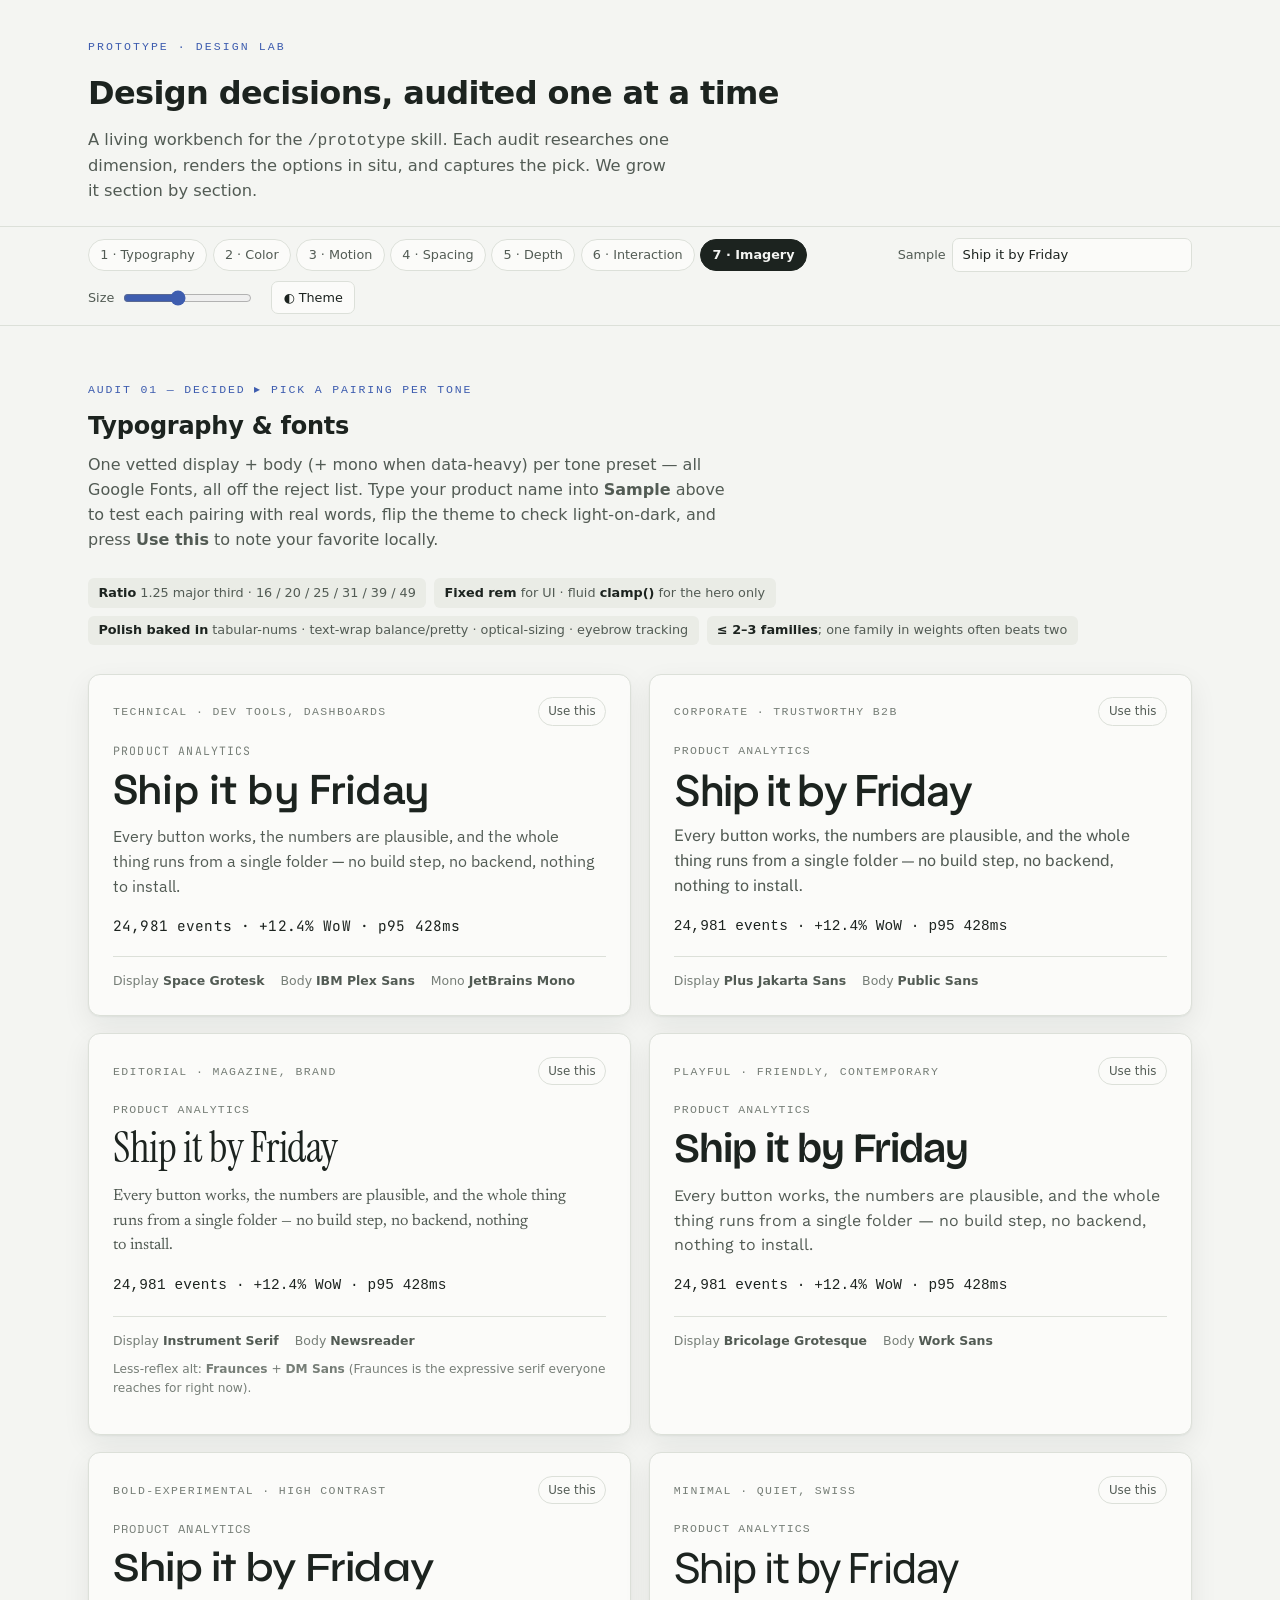
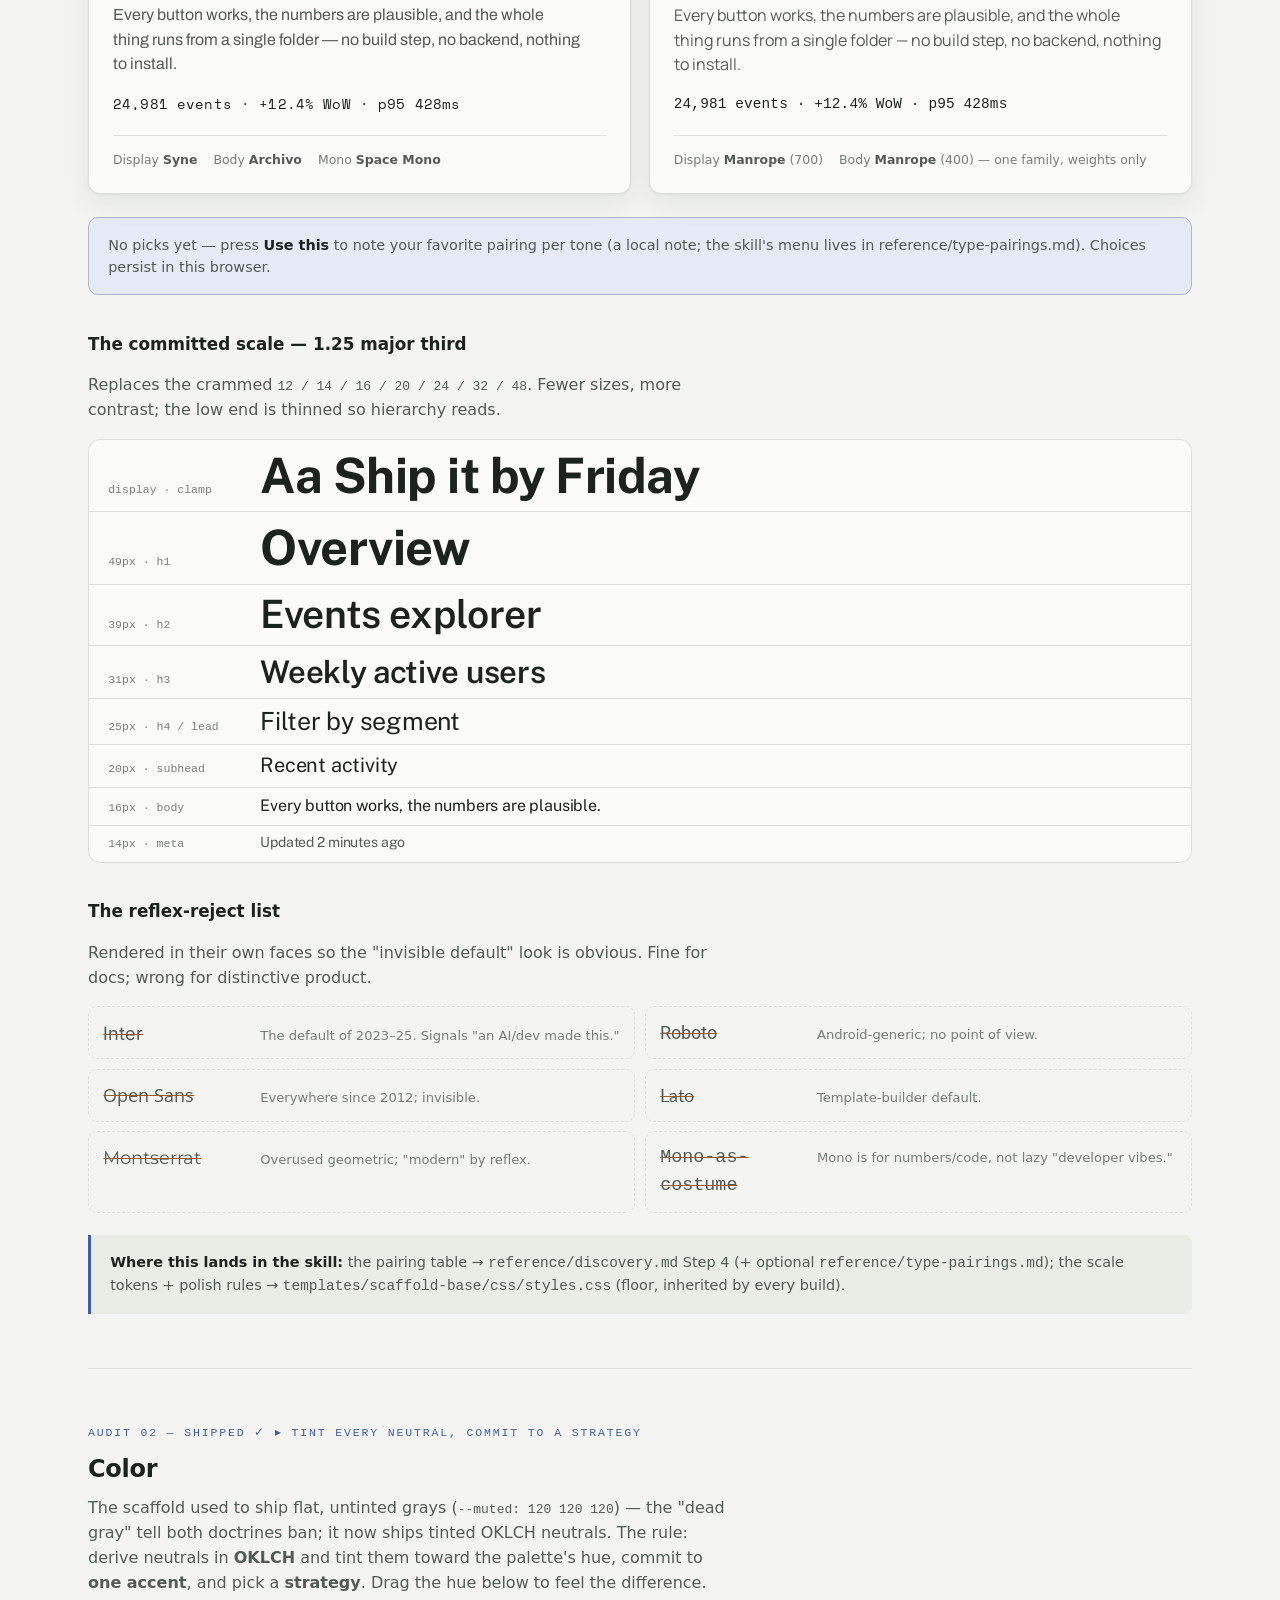
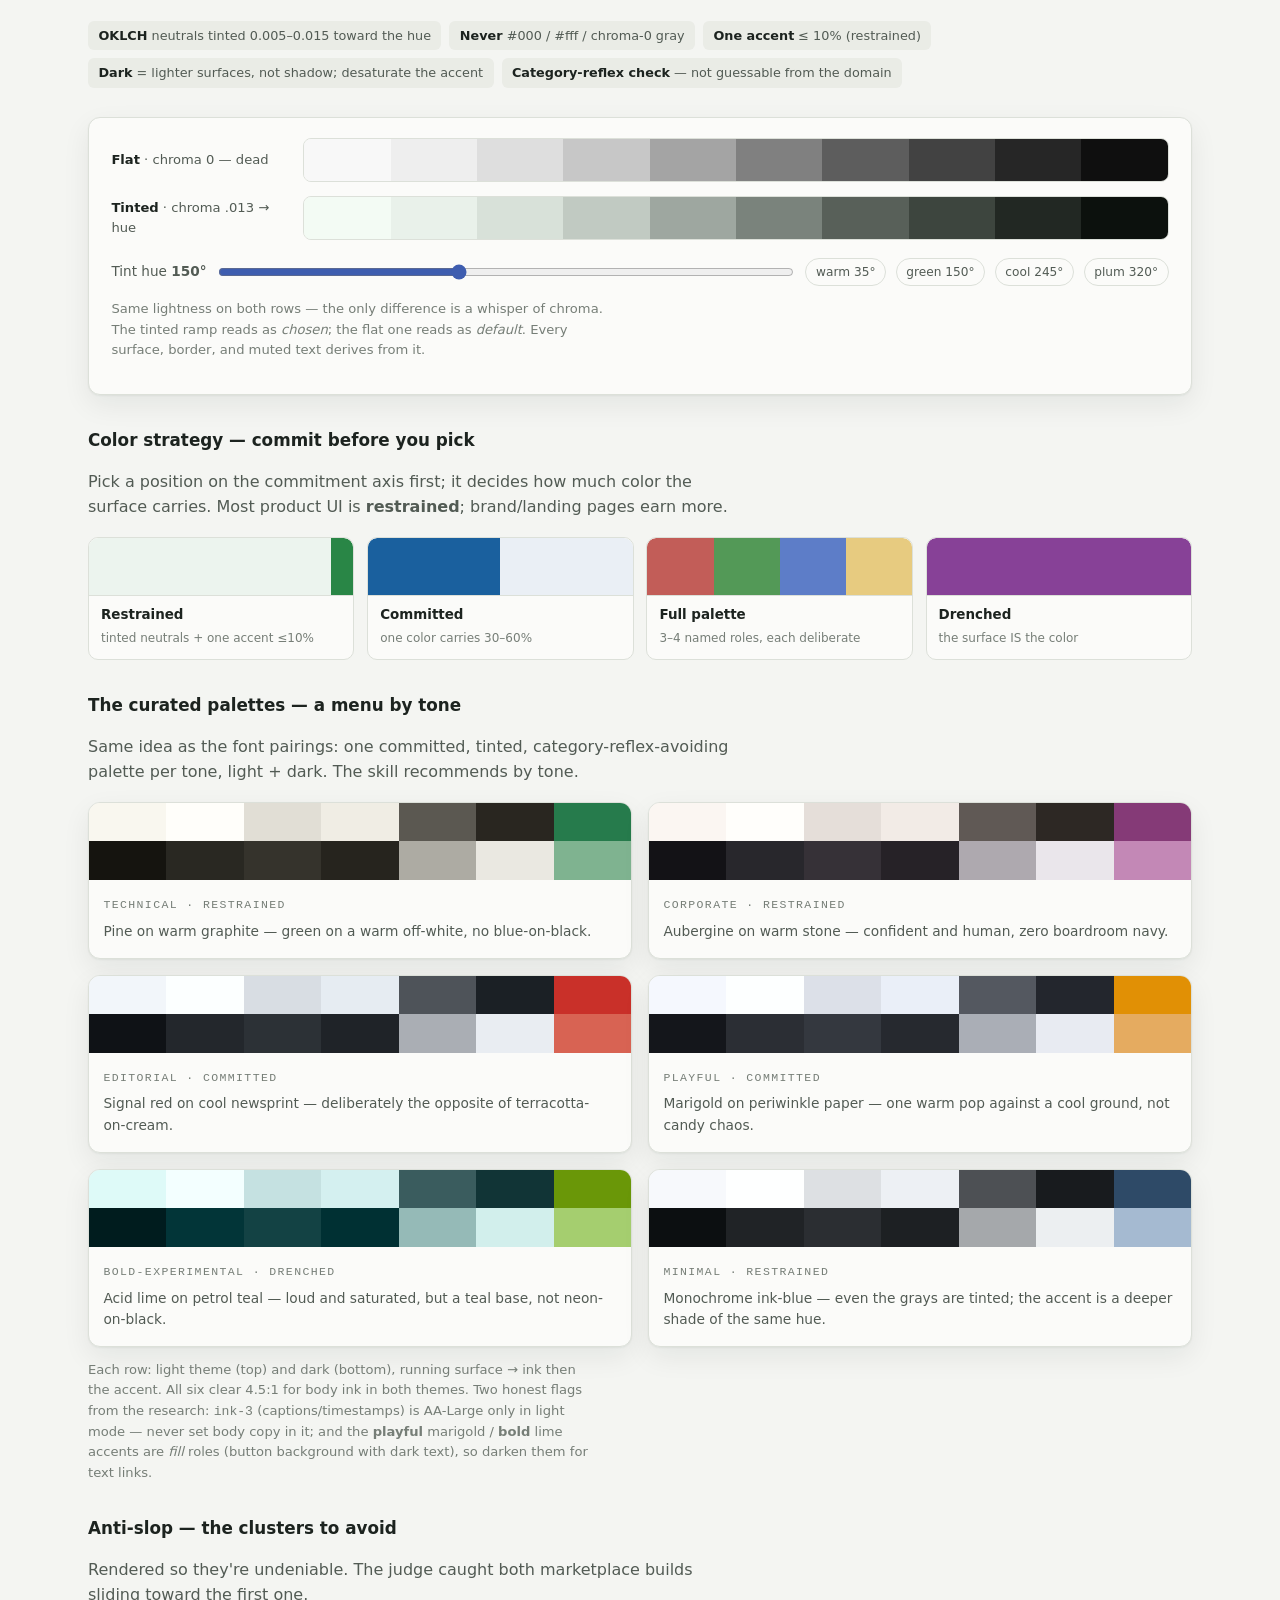
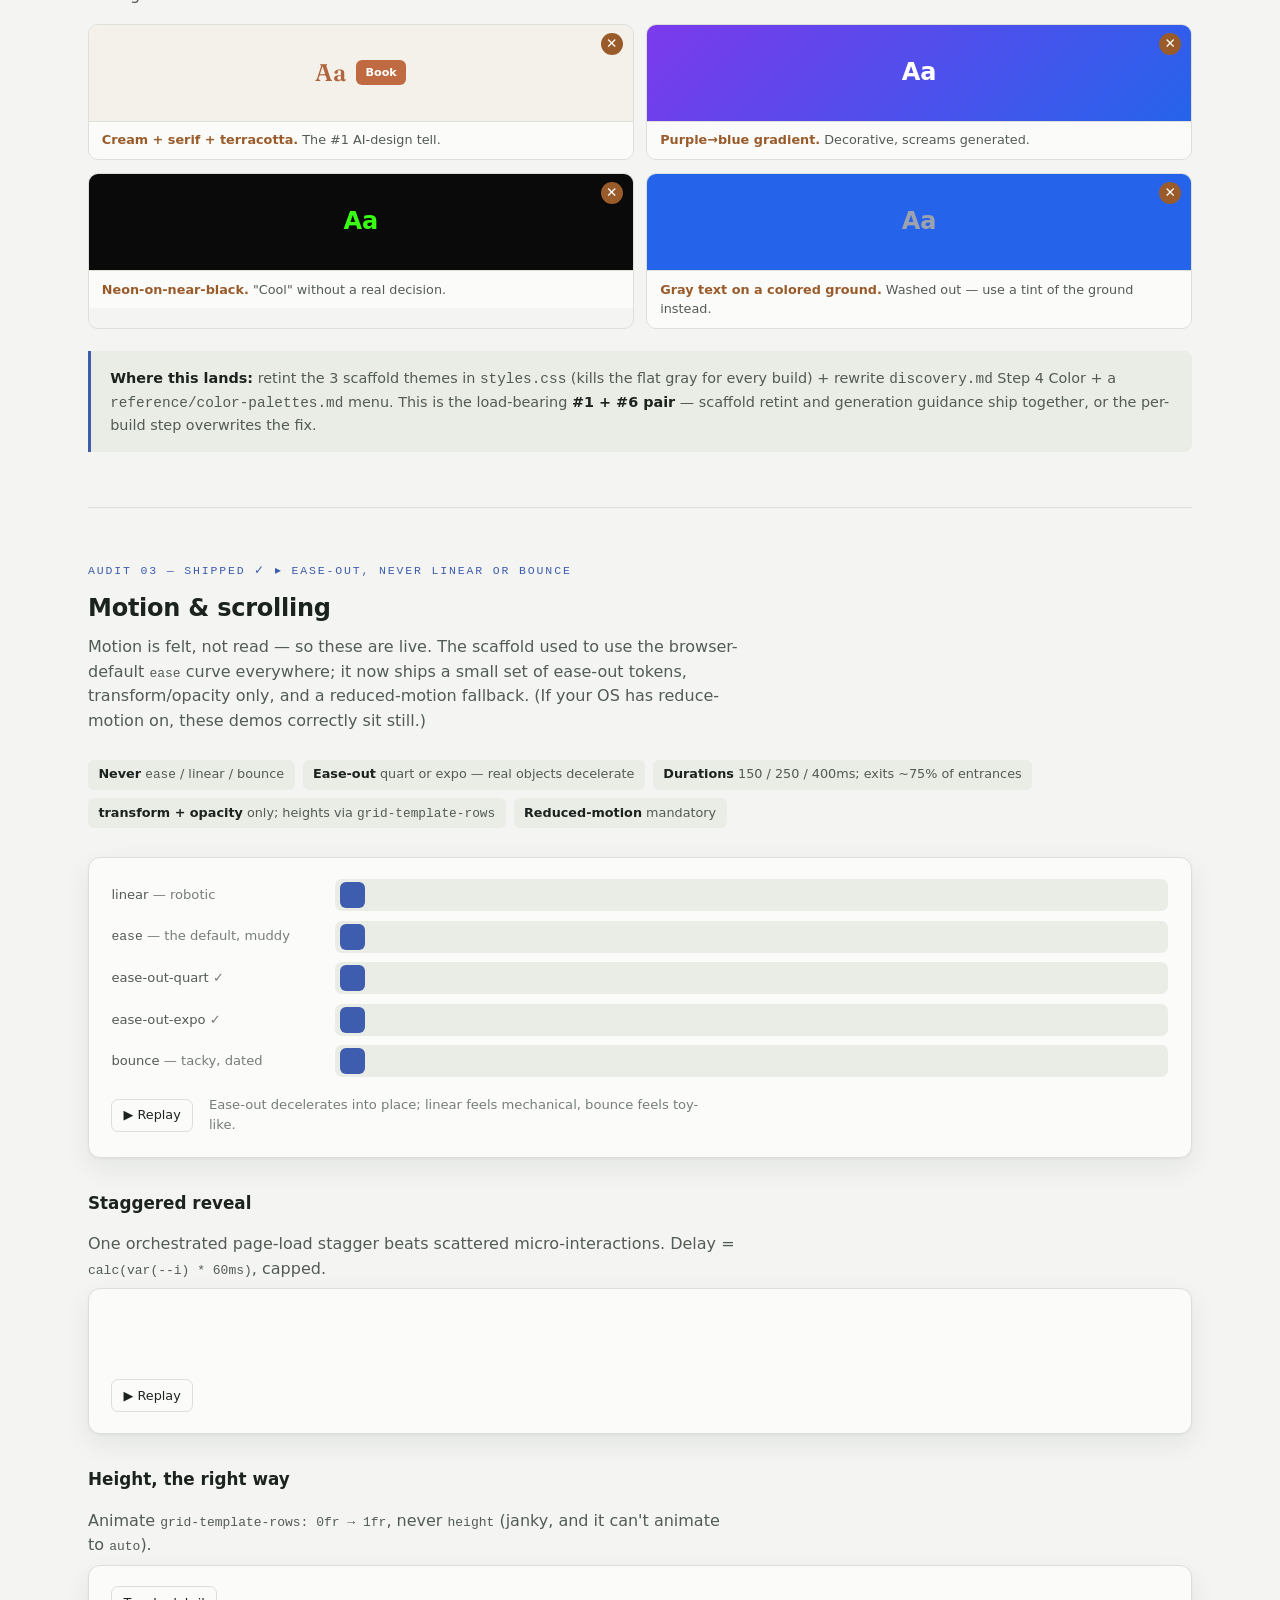
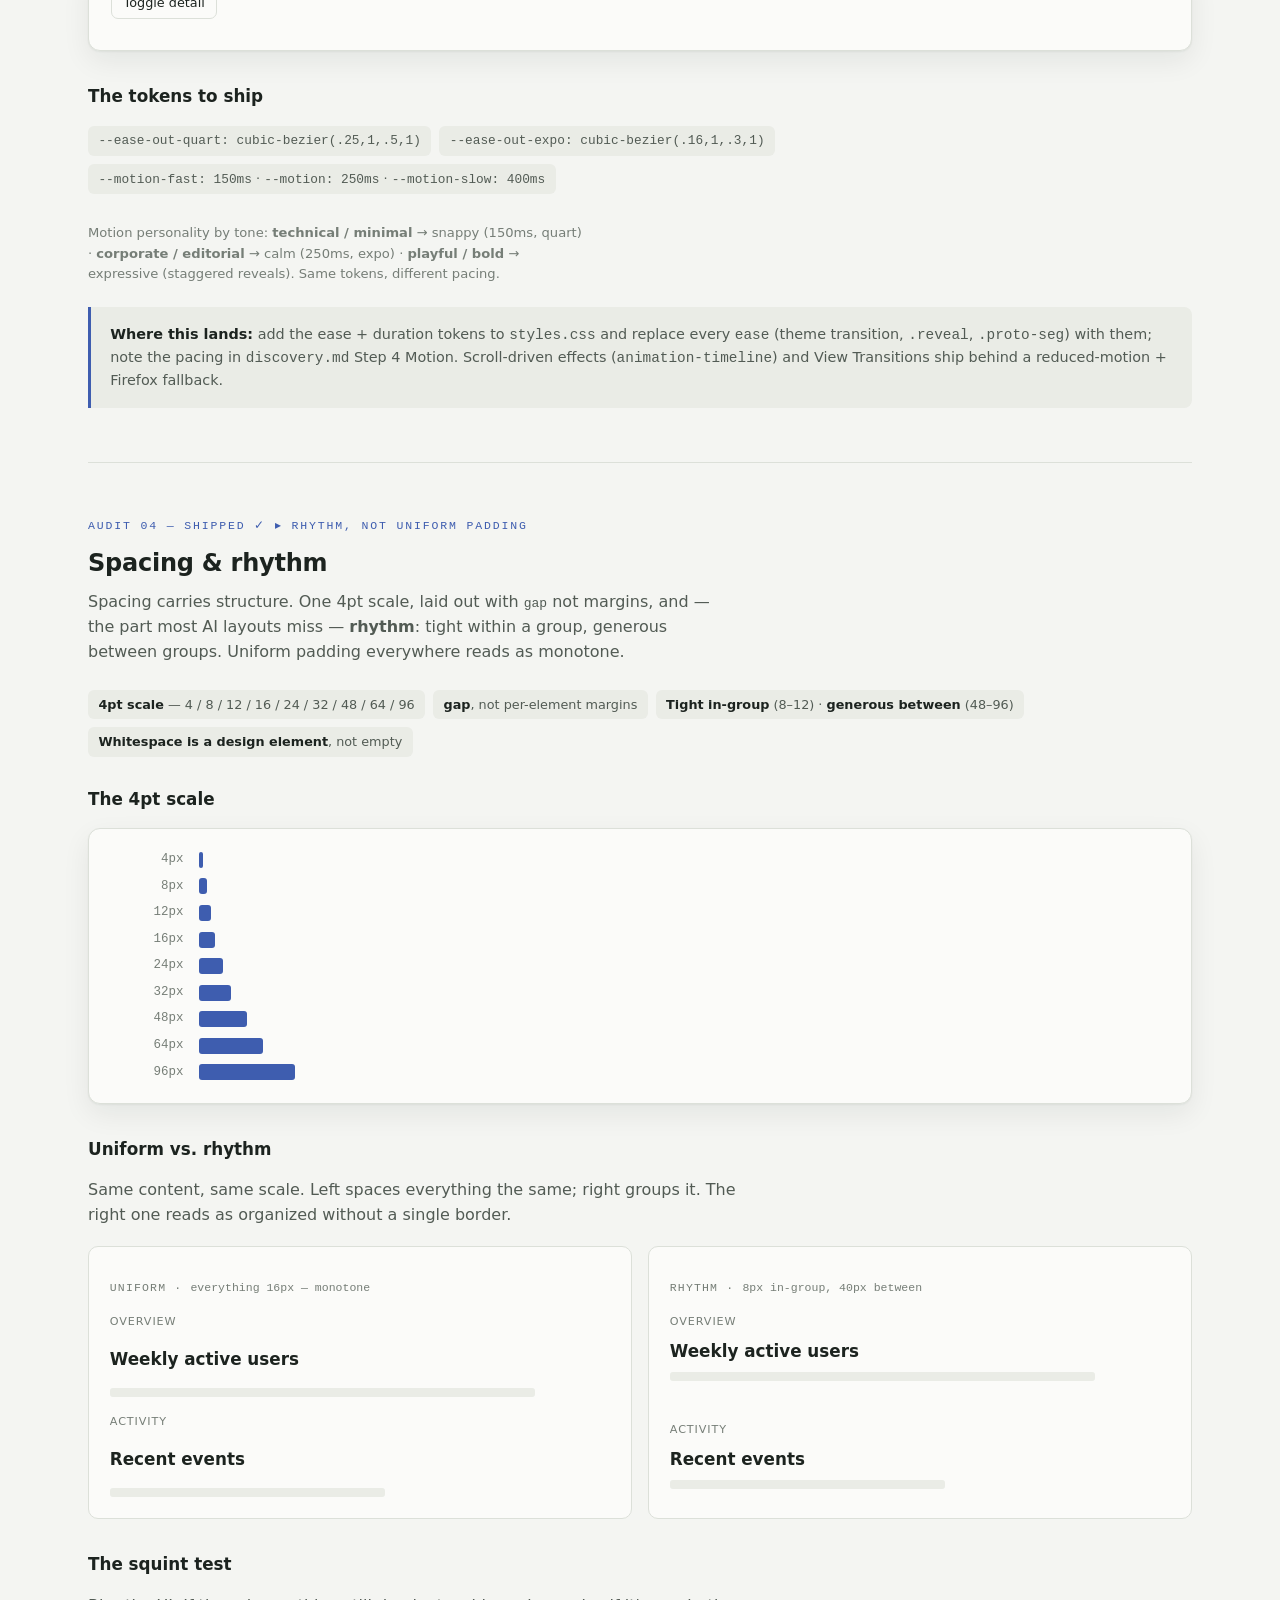
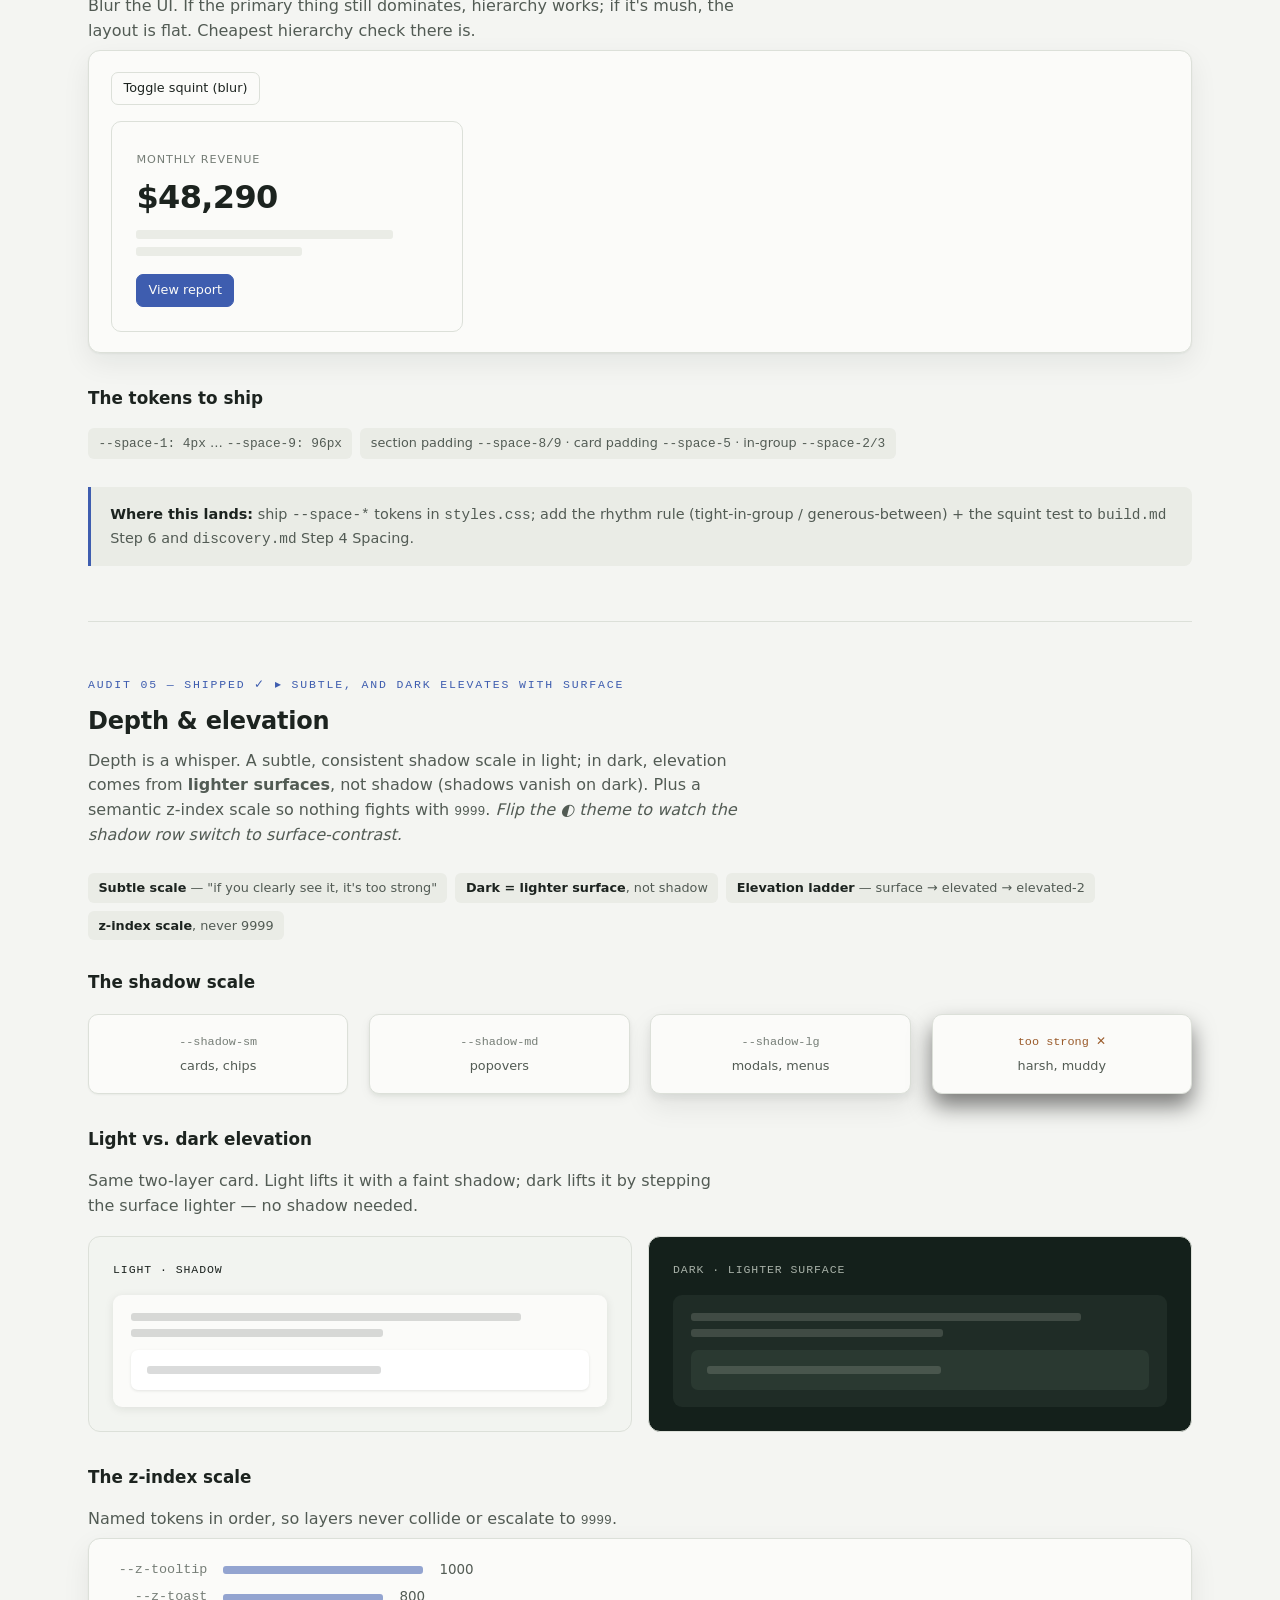
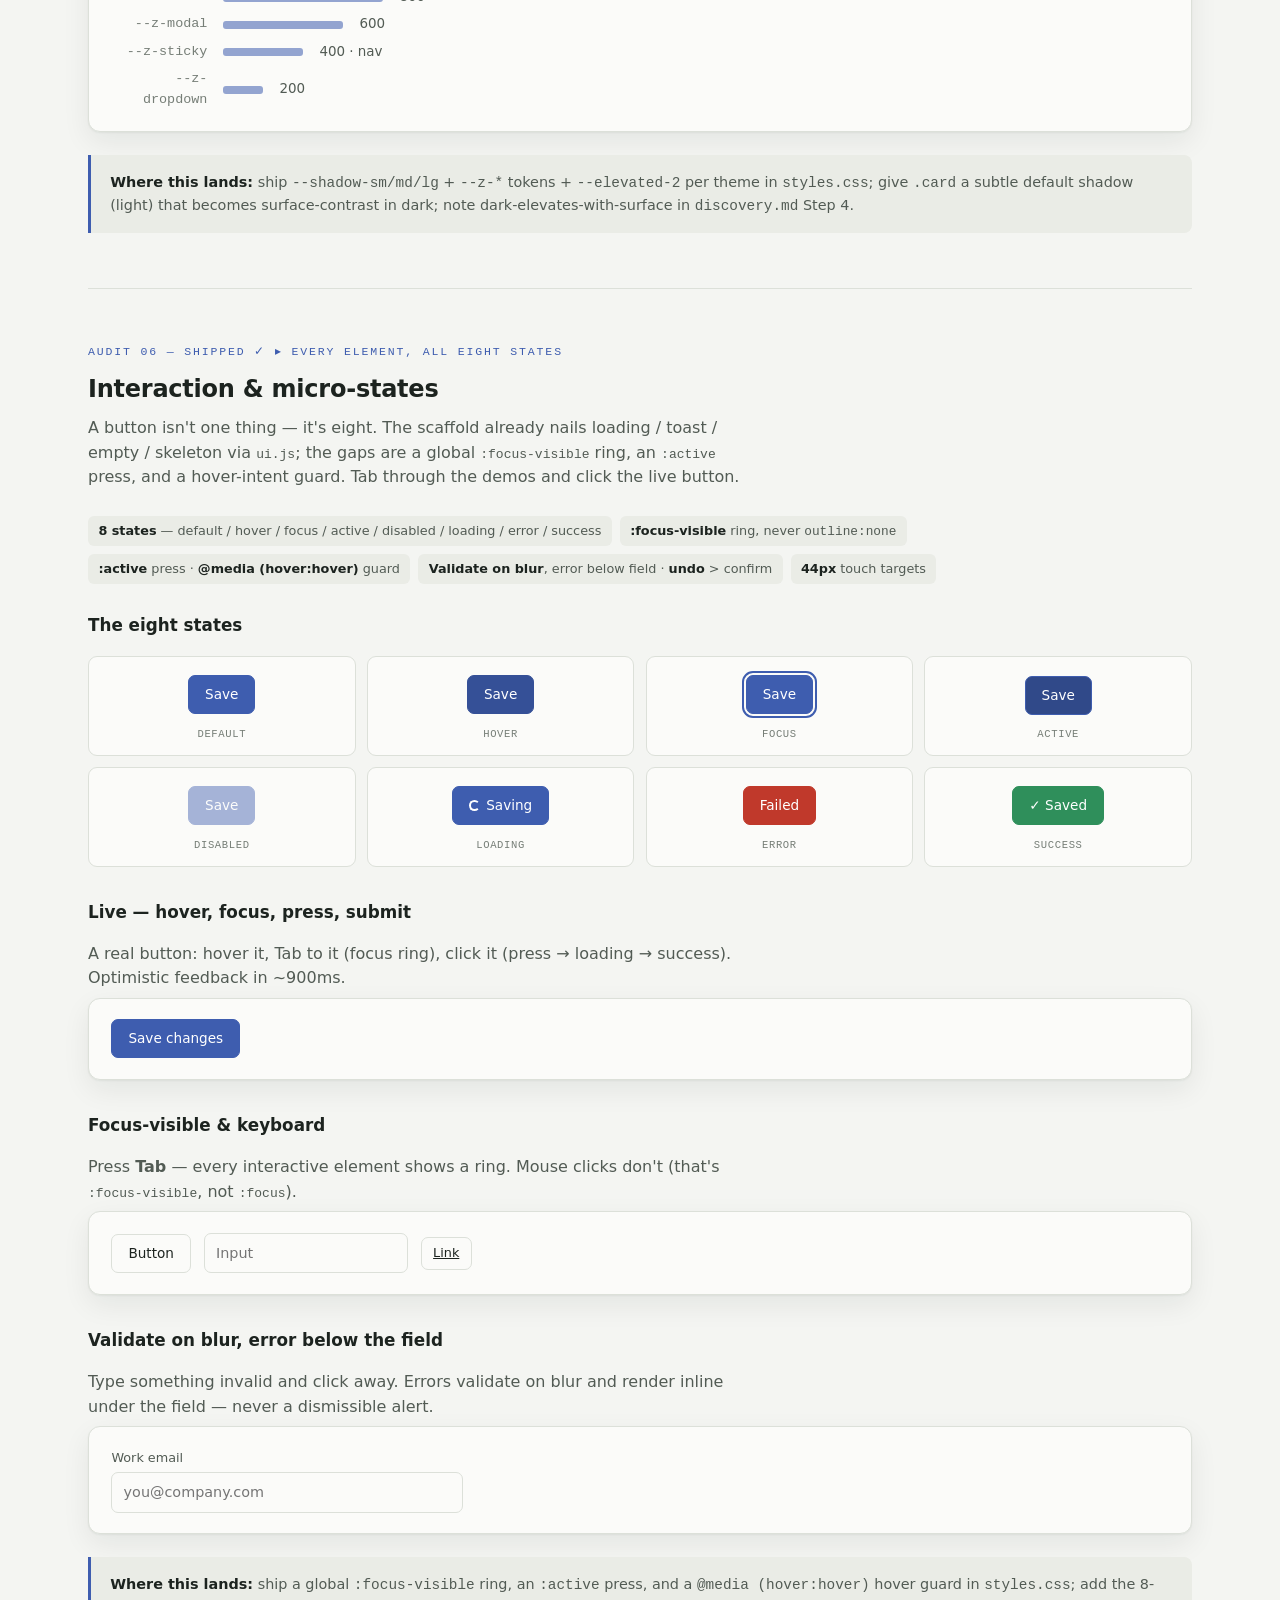
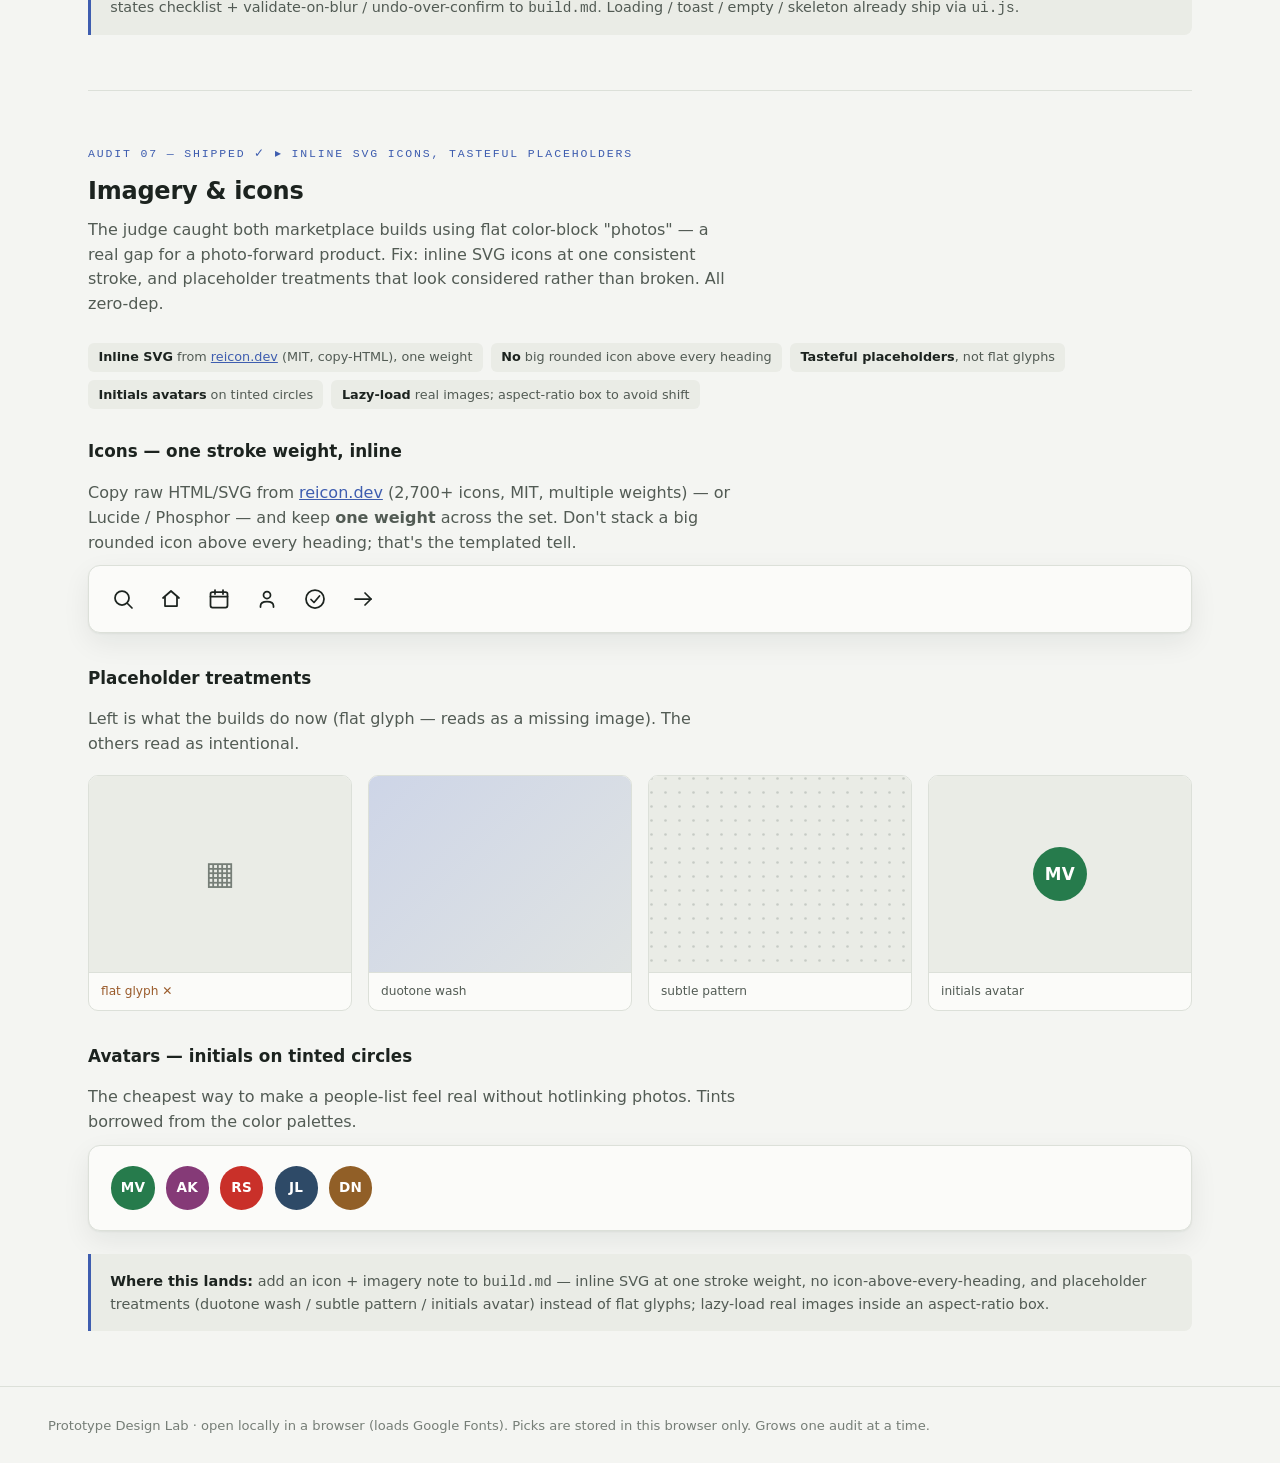
==== commit 321f9977: "Fix design-lab inline-script SyntaxError (unescaped apostrophe) A Wave-3 copy edit put "the skill's " ====
--- a/design-lab/index.html
+++ b/design-lab/index.html
@@ -42,7 +42,6 @@
   .kicker { font-family:var(--font-mono-ui); font-size:.72rem; letter-spacing:.18em; text-transform:uppercase; color:var(--accent); margin:0 0 .8rem; }
   h1 { font-size:clamp(1.9rem,1.4rem+2vw,2.7rem); letter-spacing:-.02em; margin:0 0 .5rem; font-weight:700; }
   .sub { color:var(--ink-2); max-width:56ch; margin:0; font-size:1.02rem; }
-  .note { color:var(--ink-3); max-width:60ch; margin:.7rem 0 0; font-size:.82rem; font-family:var(--font-mono-ui); }
 
   .bar { position:sticky; top:0; z-index:20; background:color-mix(in srgb, var(--bg) 88%, transparent); backdrop-filter:blur(8px); border-bottom:1px solid var(--hairline); }
   .bar .wrap { display:flex; flex-wrap:wrap; align-items:center; gap:.6rem 1.1rem; padding:.7rem clamp(1rem,4vw,2.5rem); }
@@ -285,7 +284,6 @@
     <p class="kicker">Prototype · Design Lab</p>
     <h1>Design decisions, audited one at a time</h1>
     <p class="sub">A living workbench for the <code>/prototype</code> skill. Each audit researches one dimension, renders the options in situ, and captures the pick. We grow it section by section.</p>
-    <p class="note">Illustrative only — this page uses its own local token names for side-by-side comparison, not the scaffold's token set. For the doctrine + scaffold tokens, see <code>reference/color-palettes.md</code> and <code>reference/type-pairings.md</code>.</p>
   </div>
 </header>
 
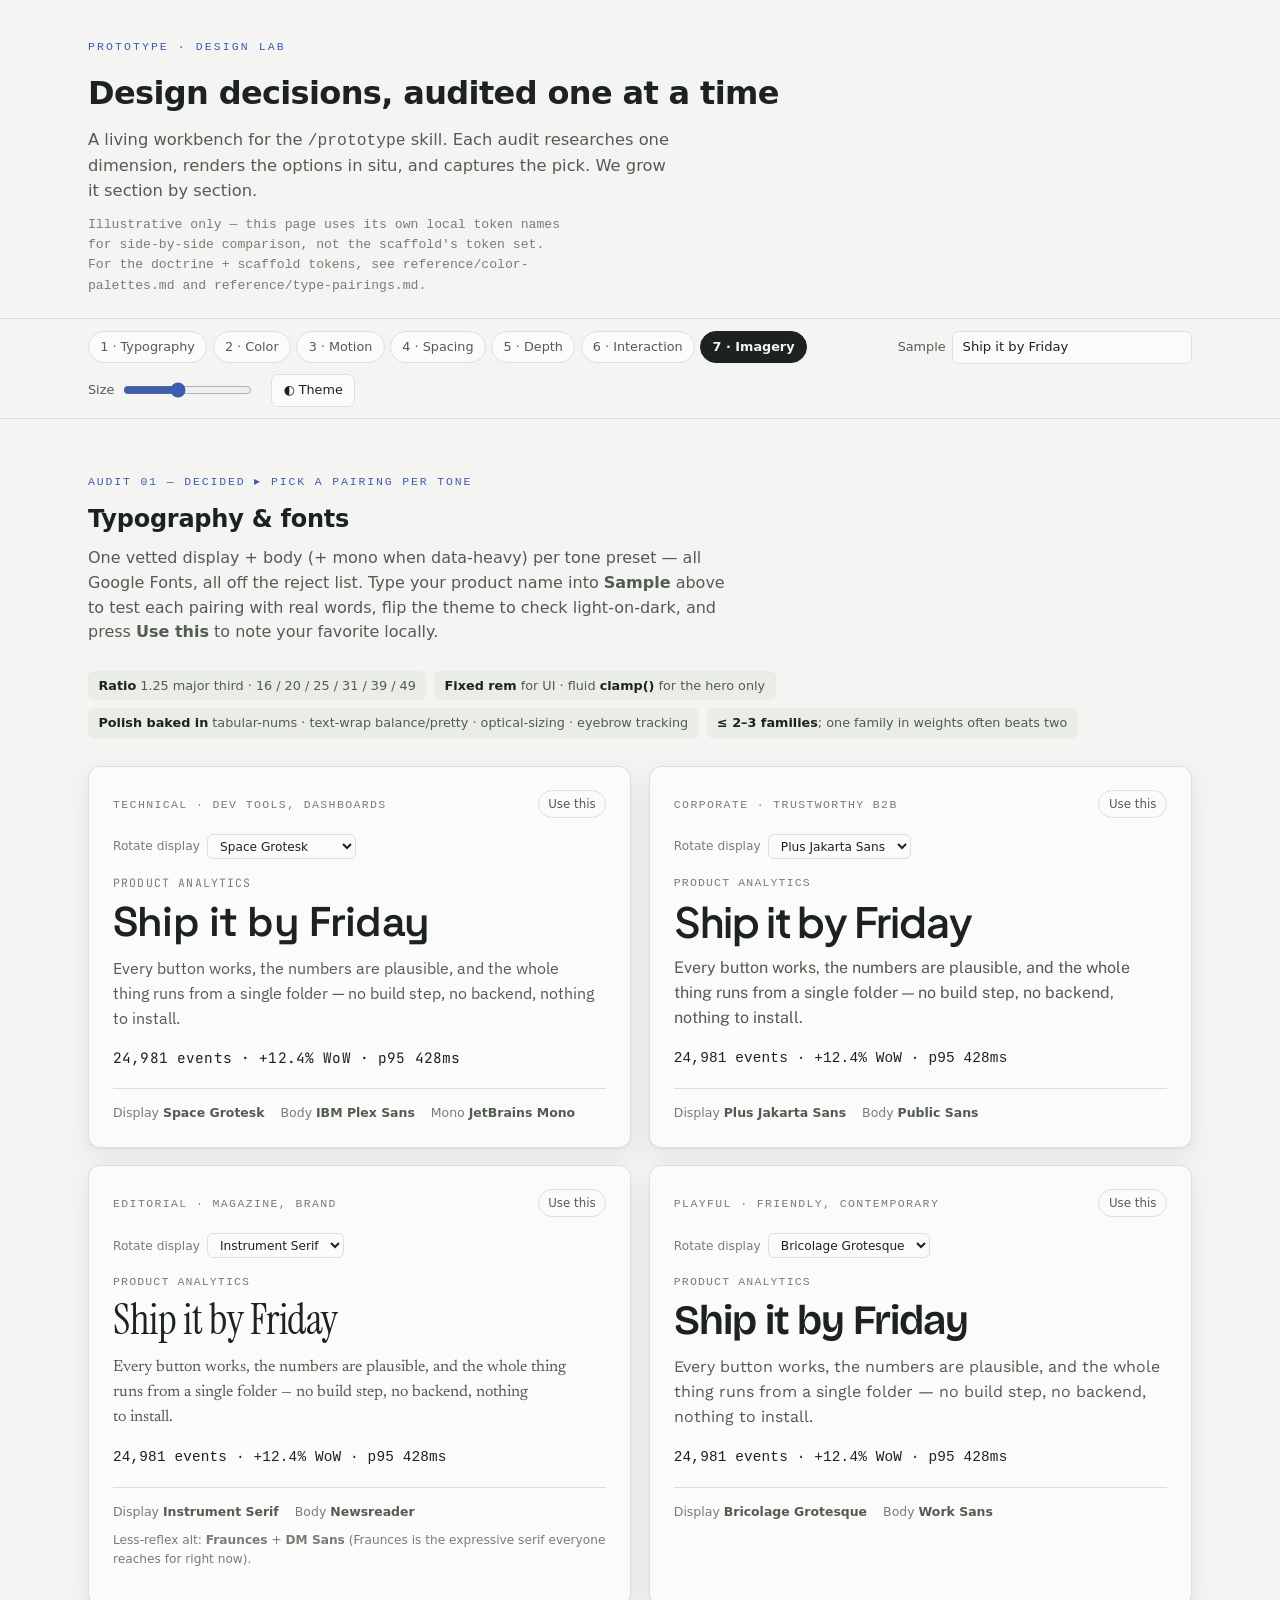
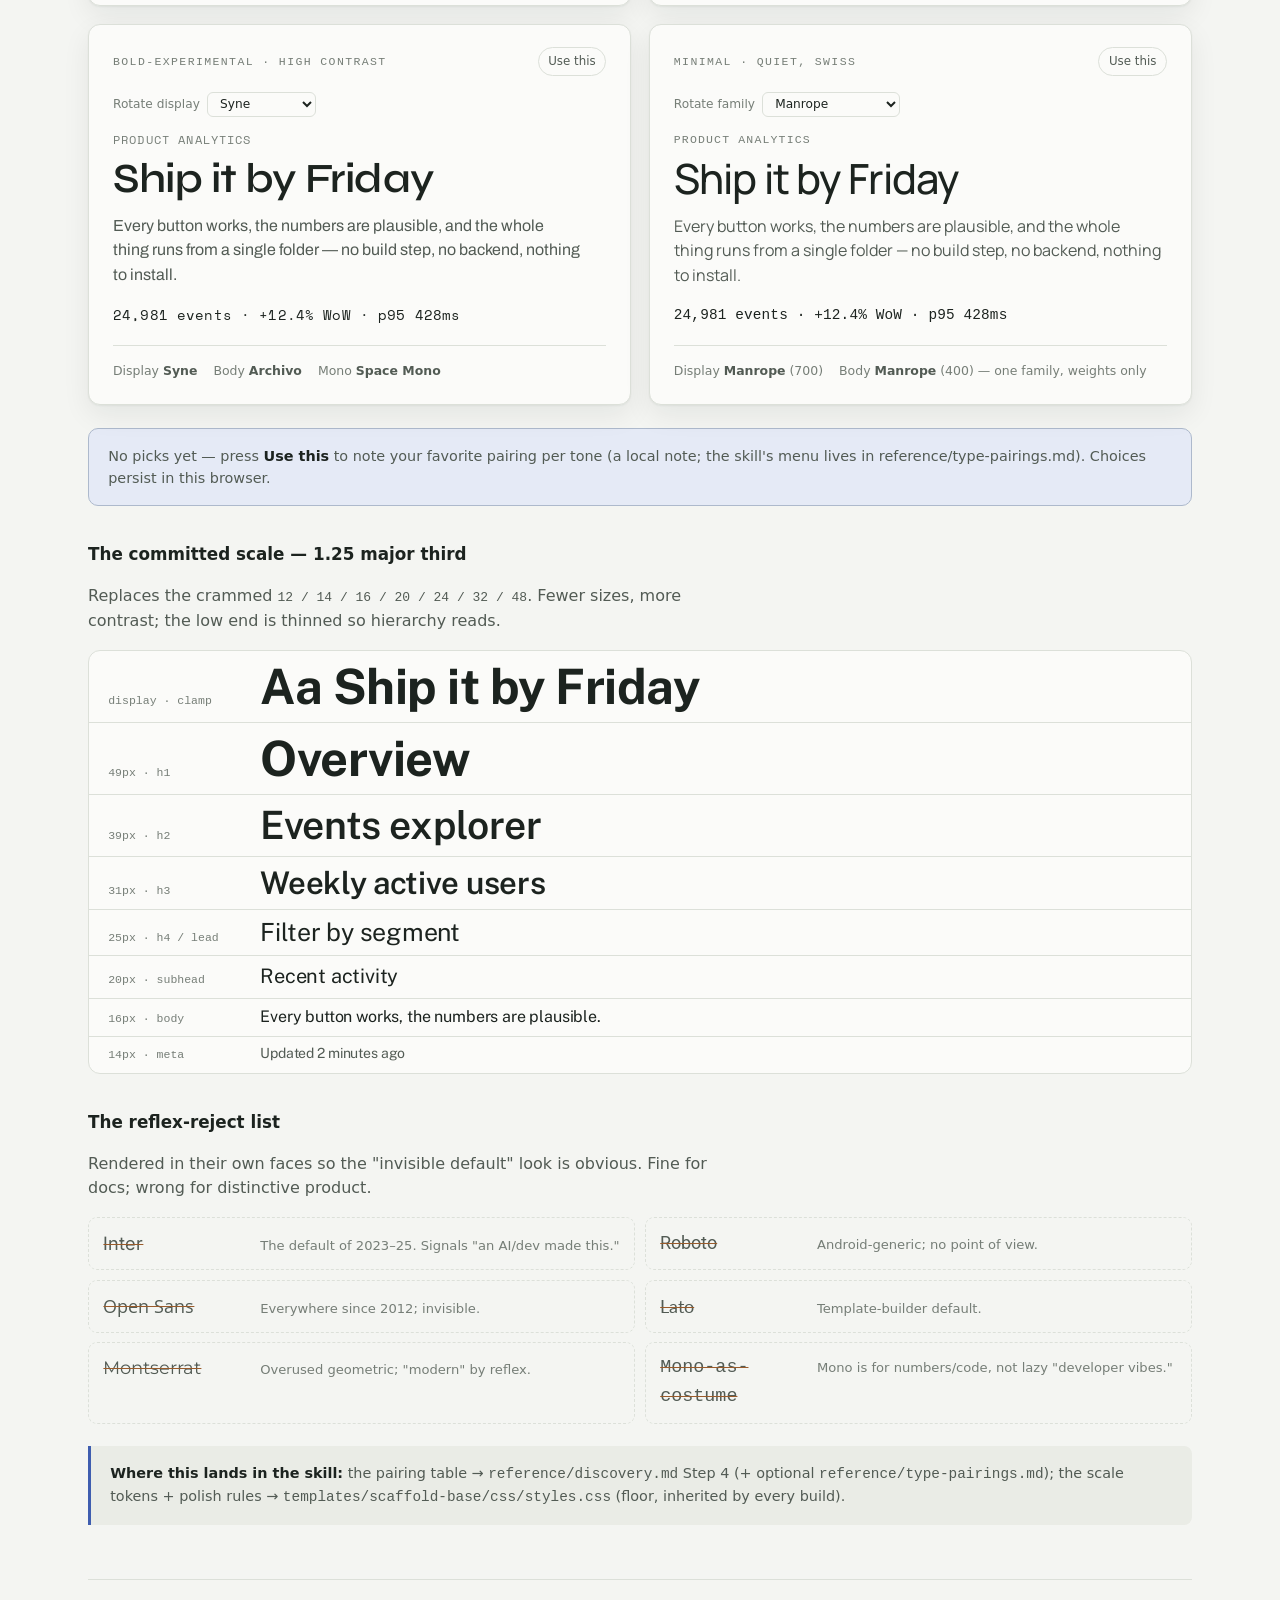
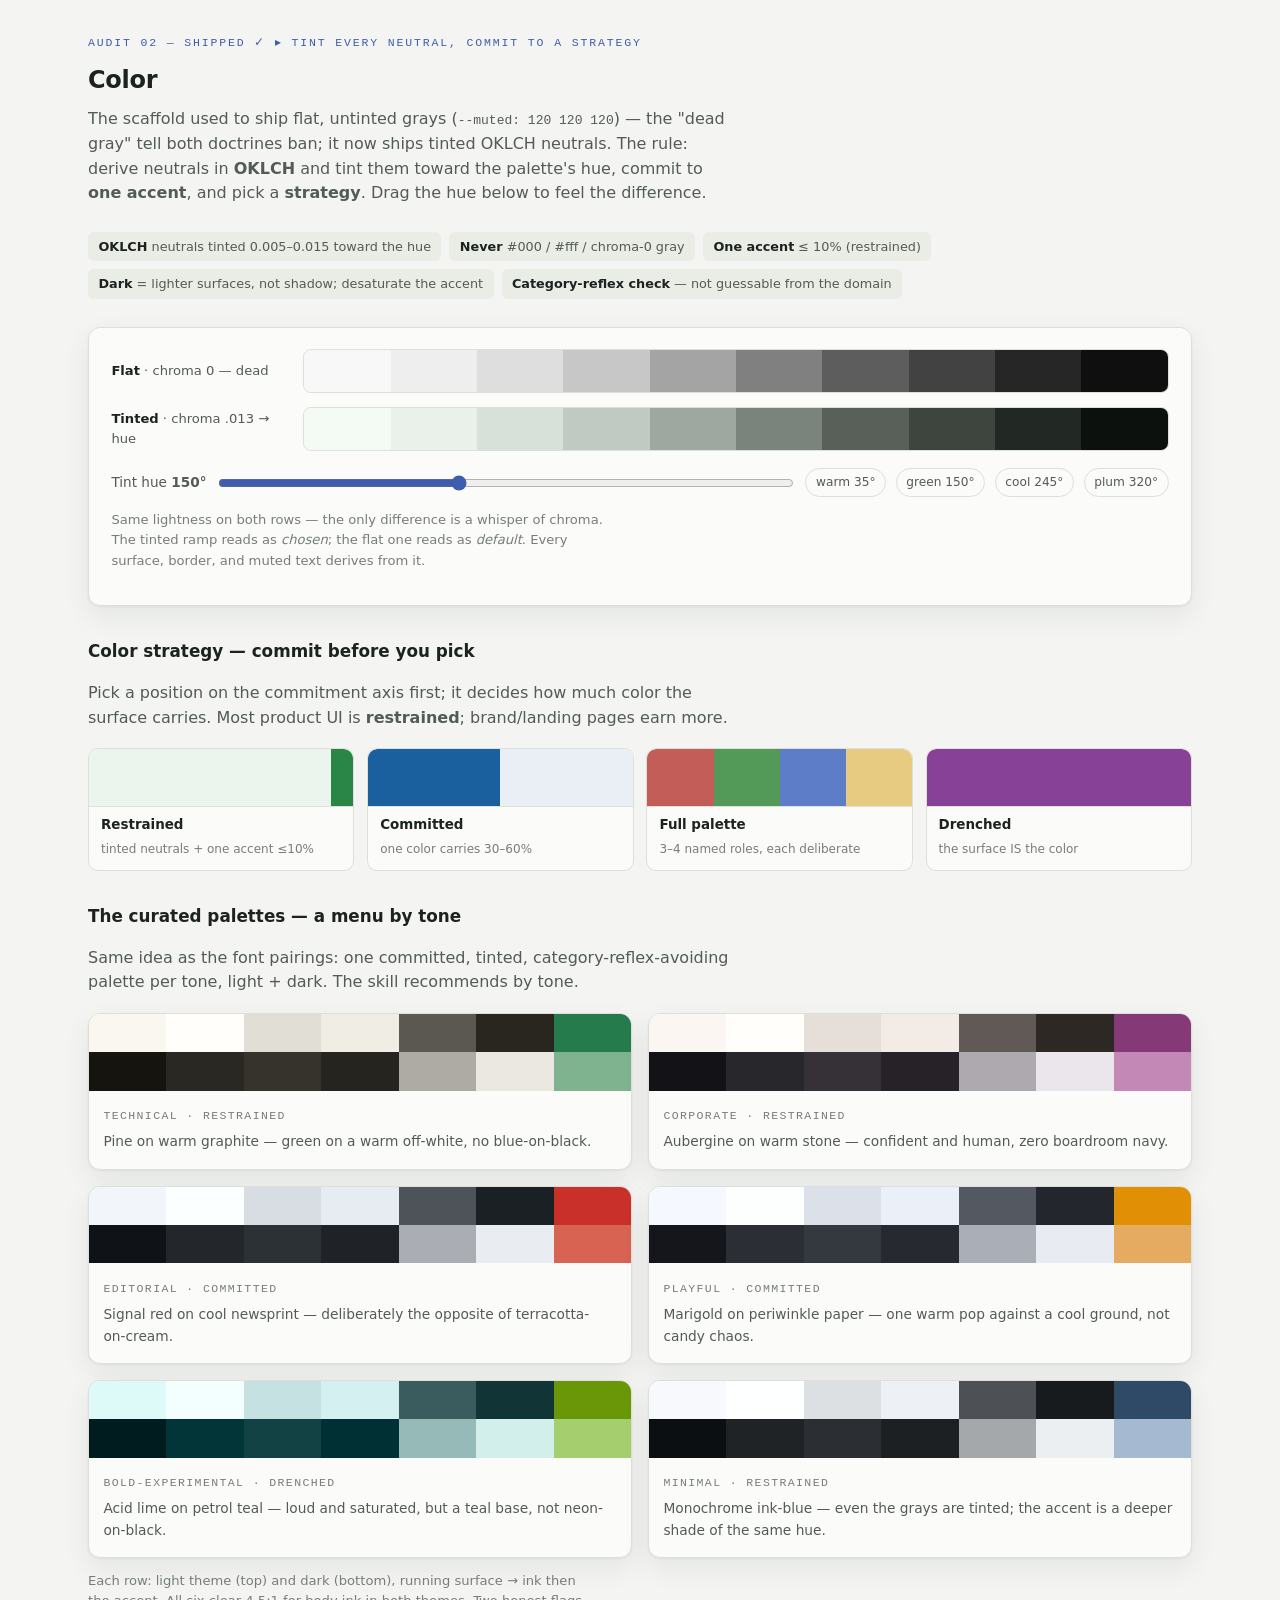
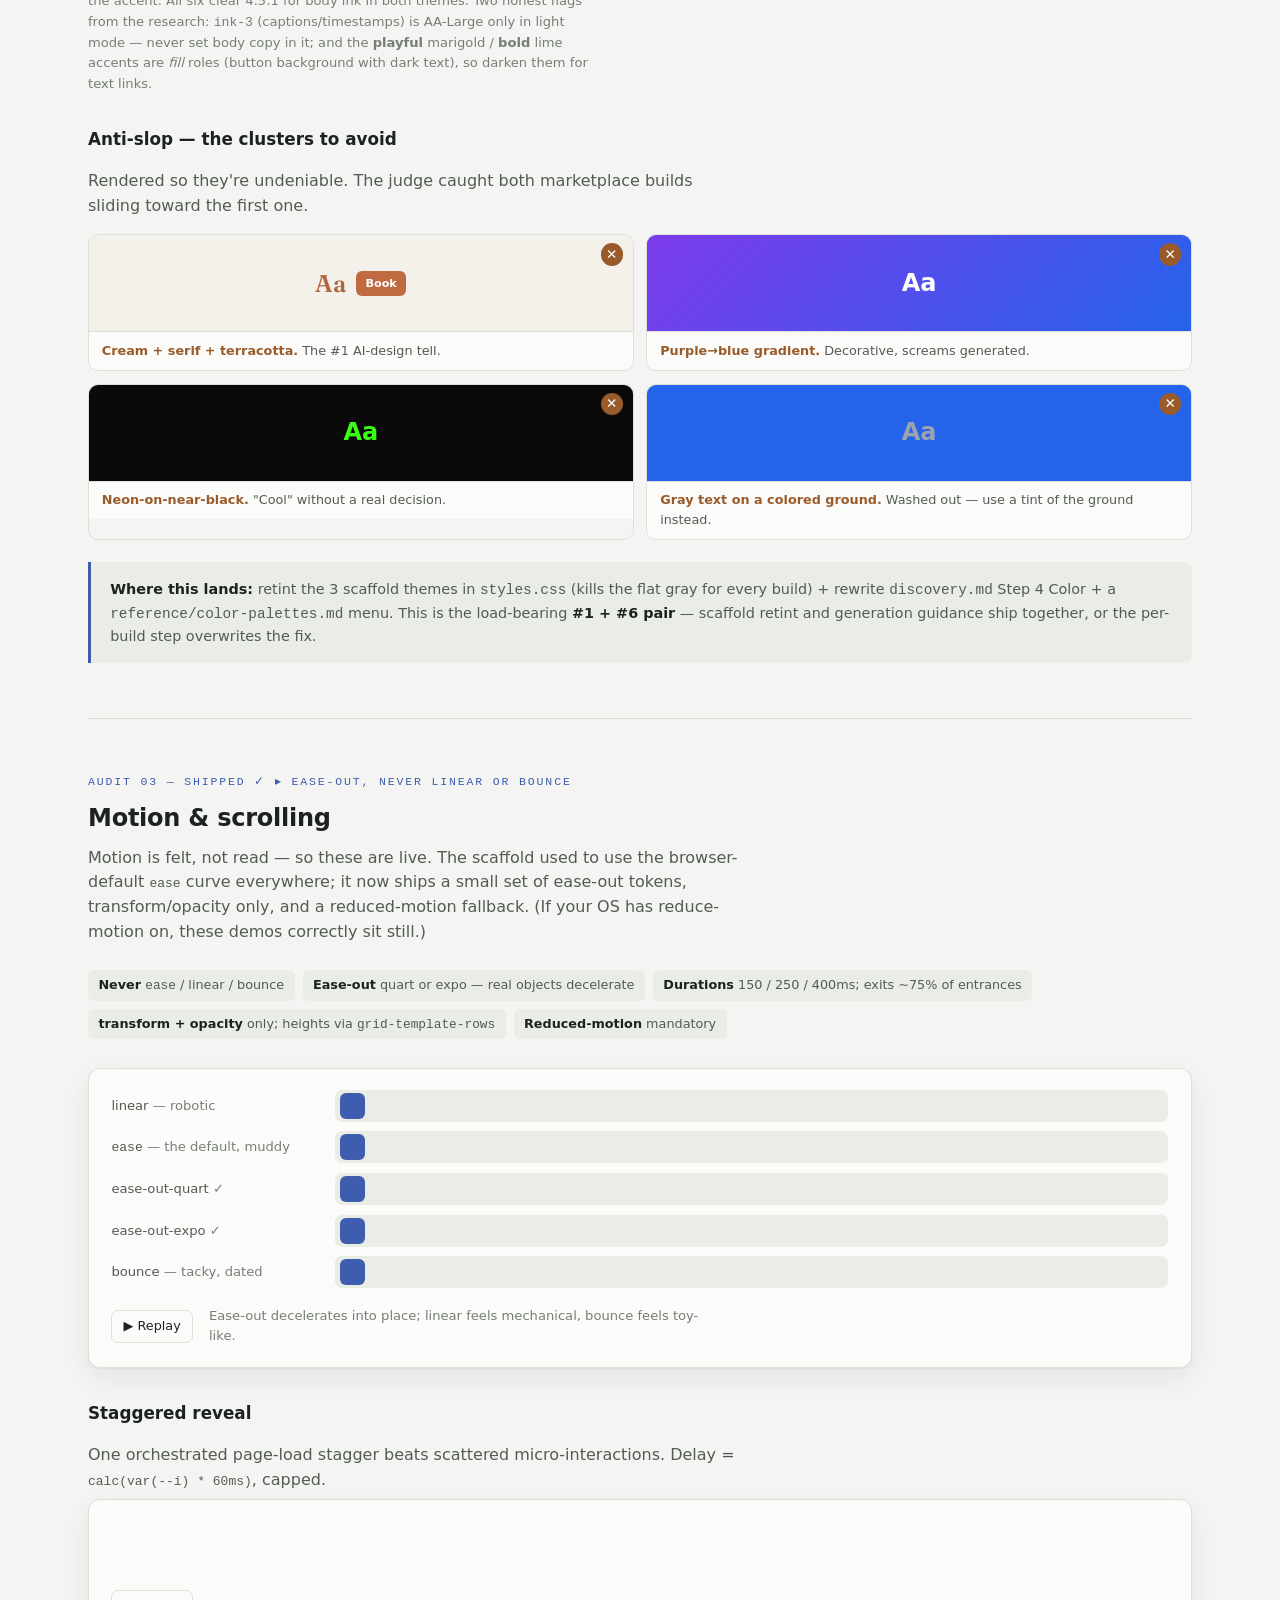
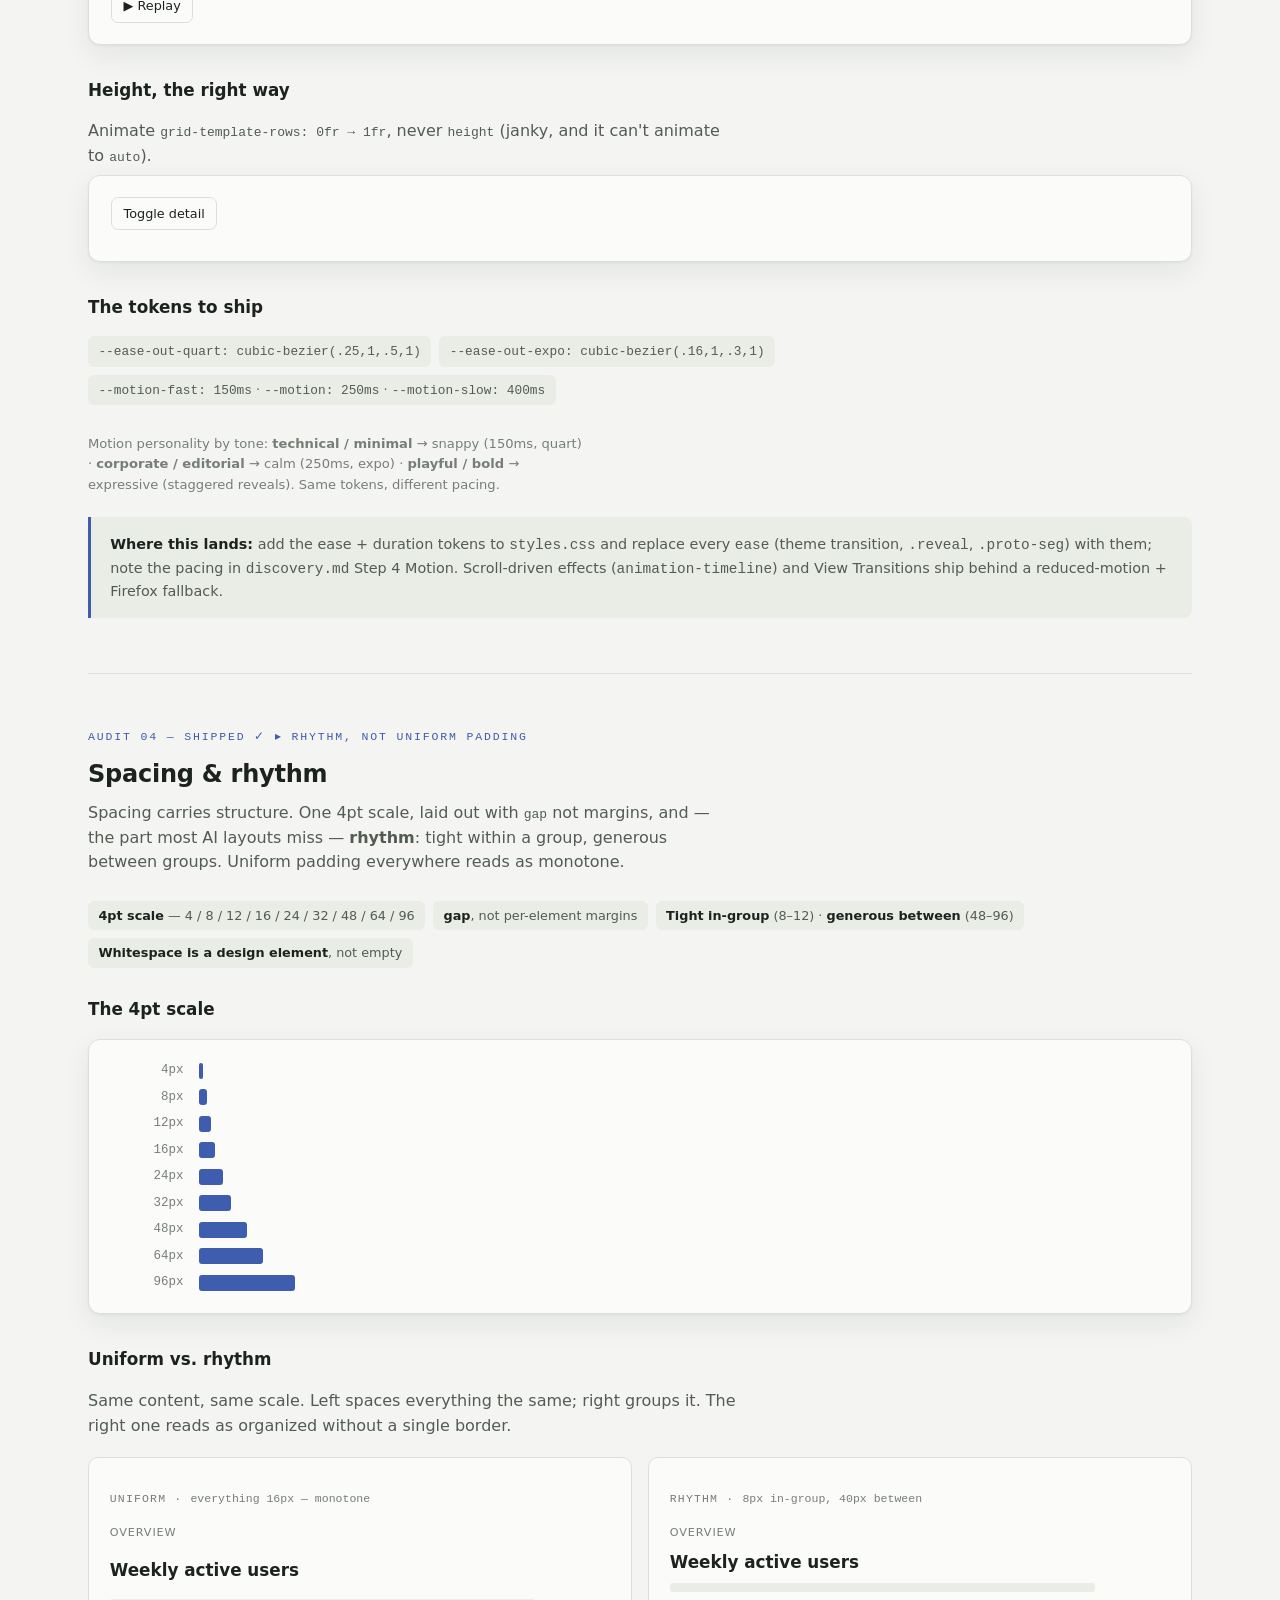
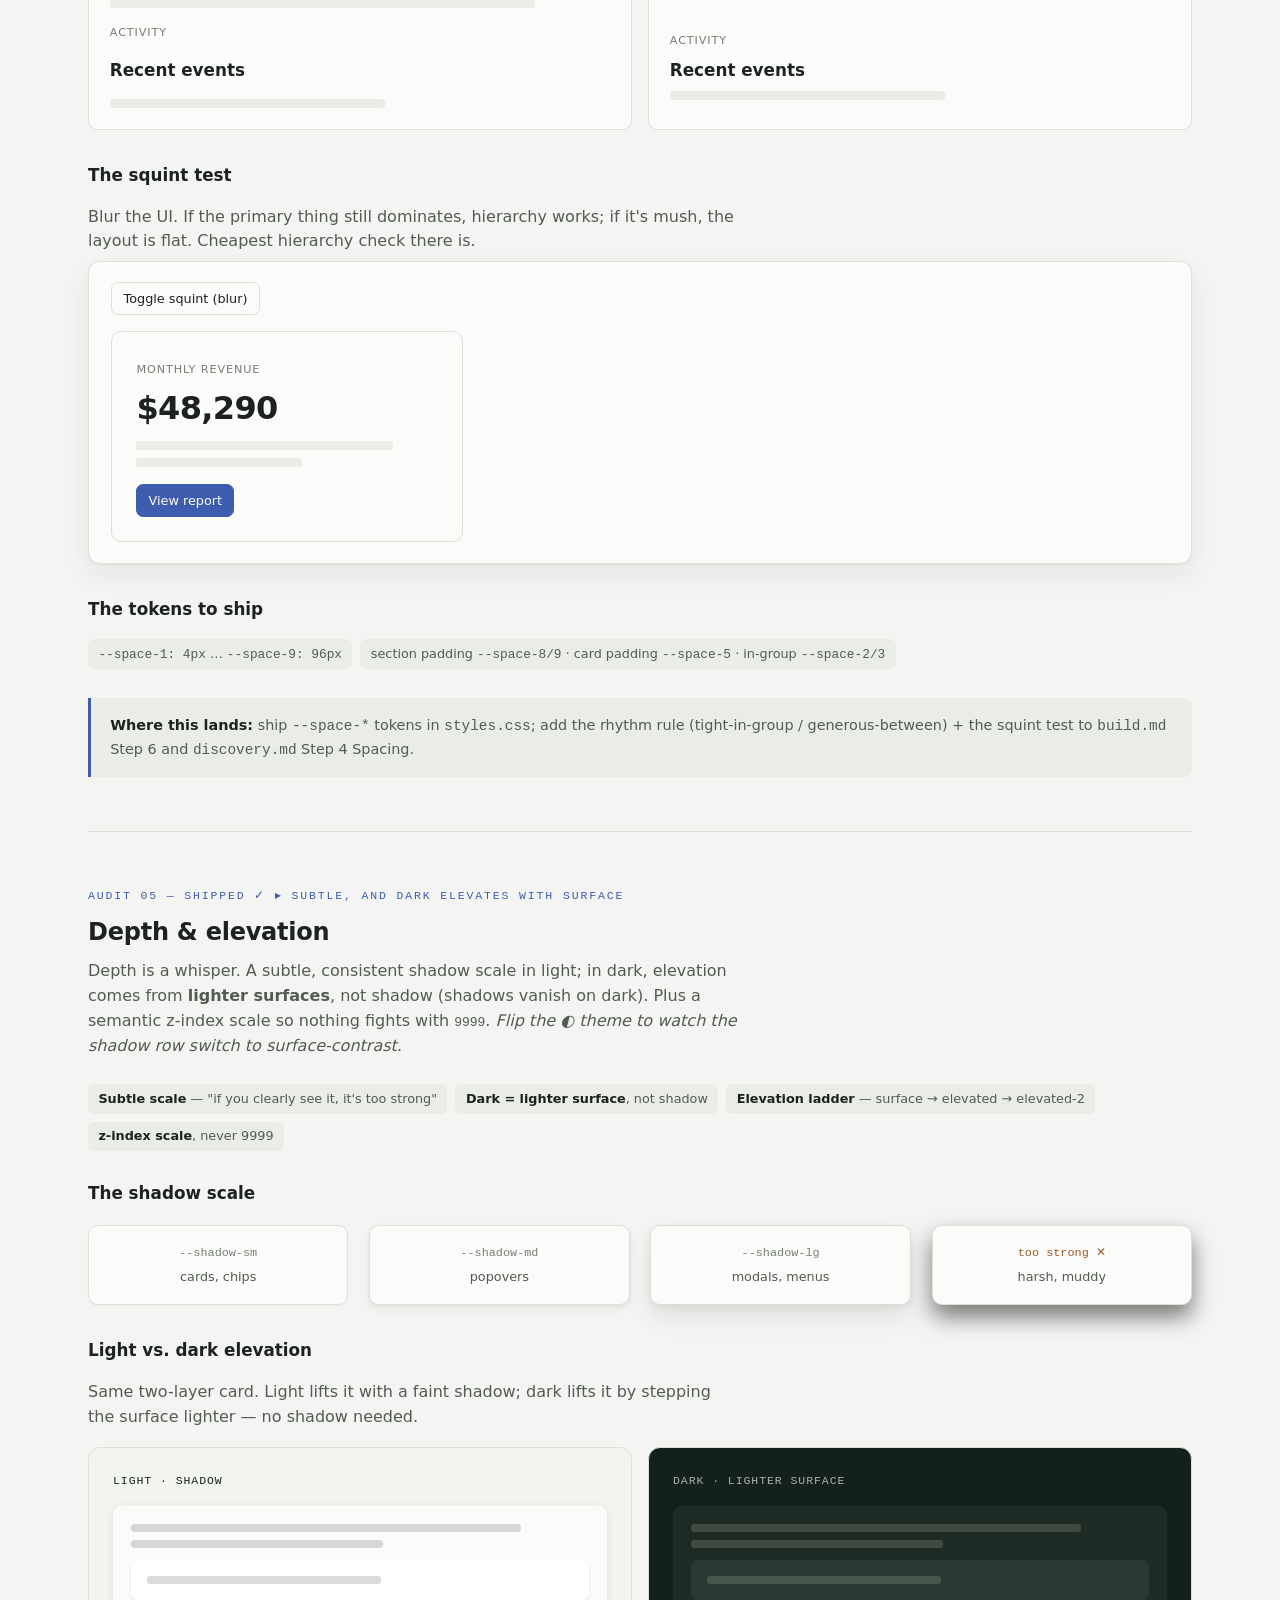
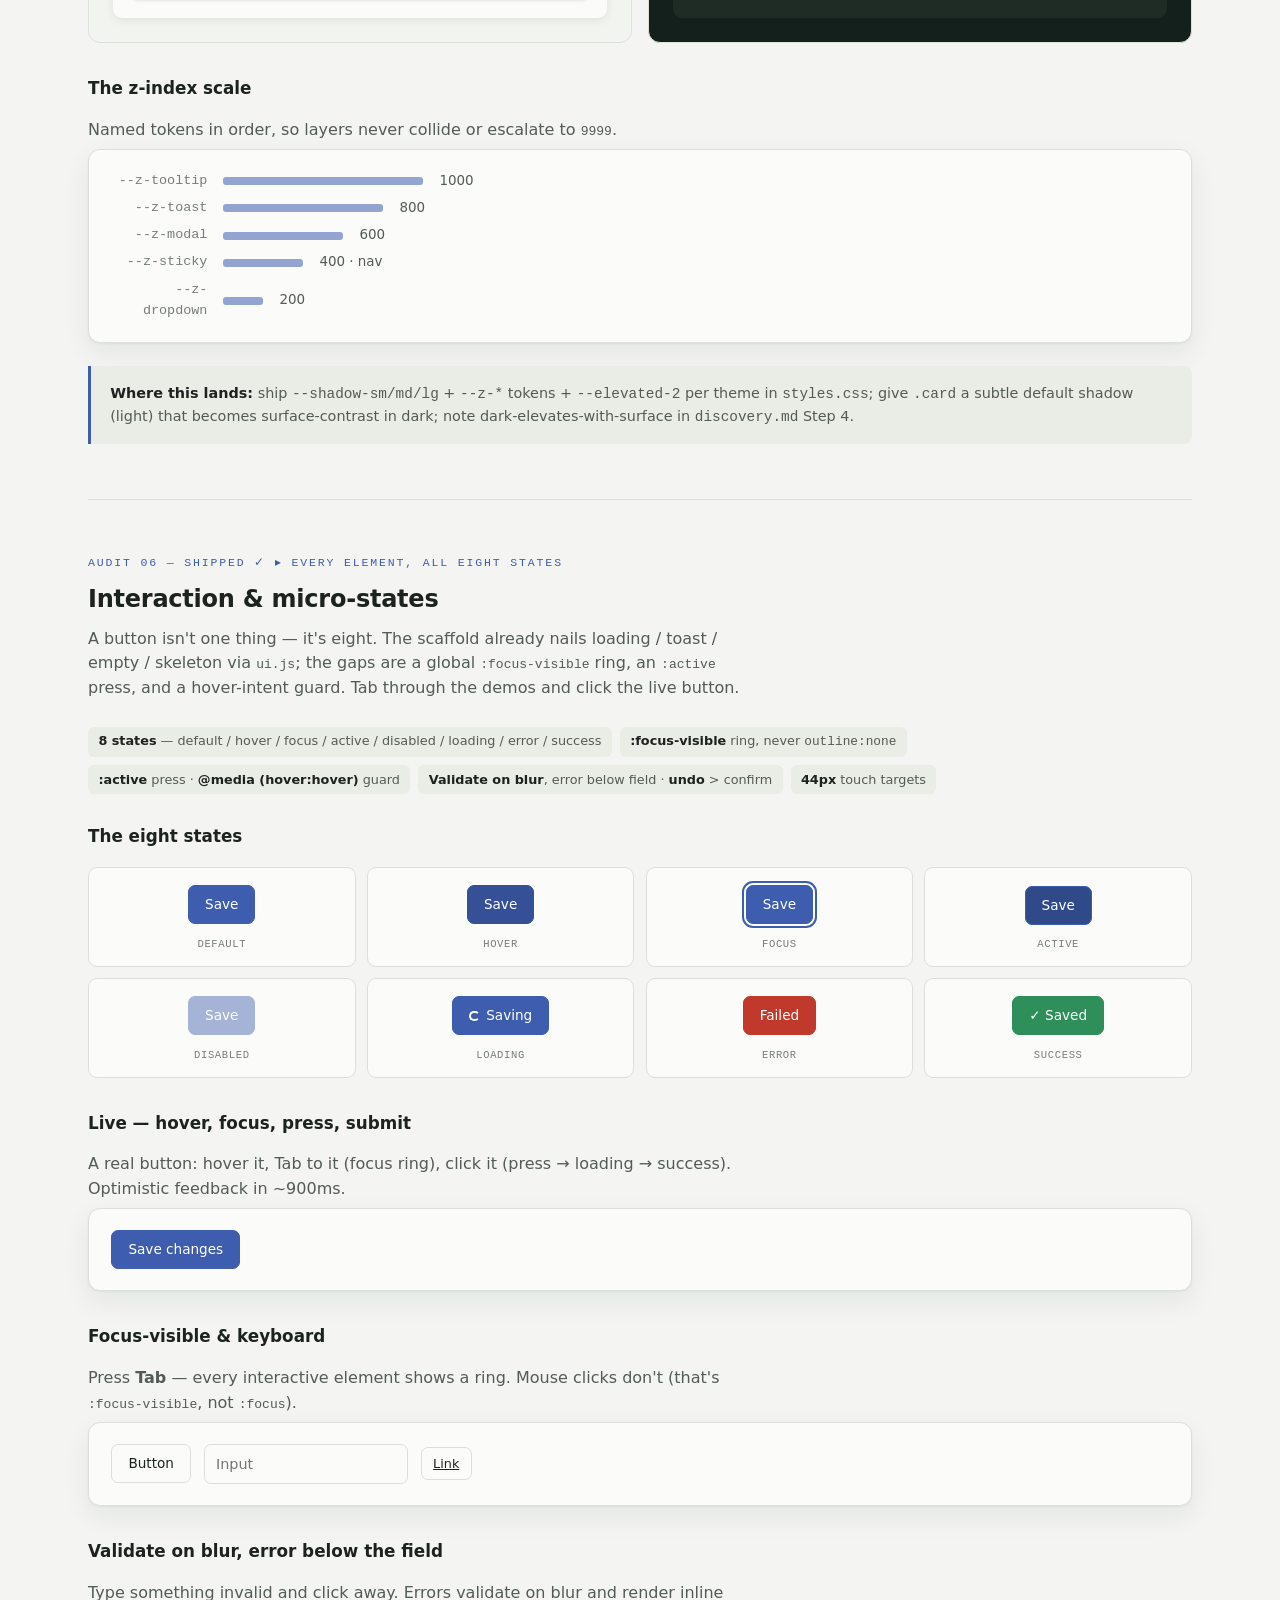
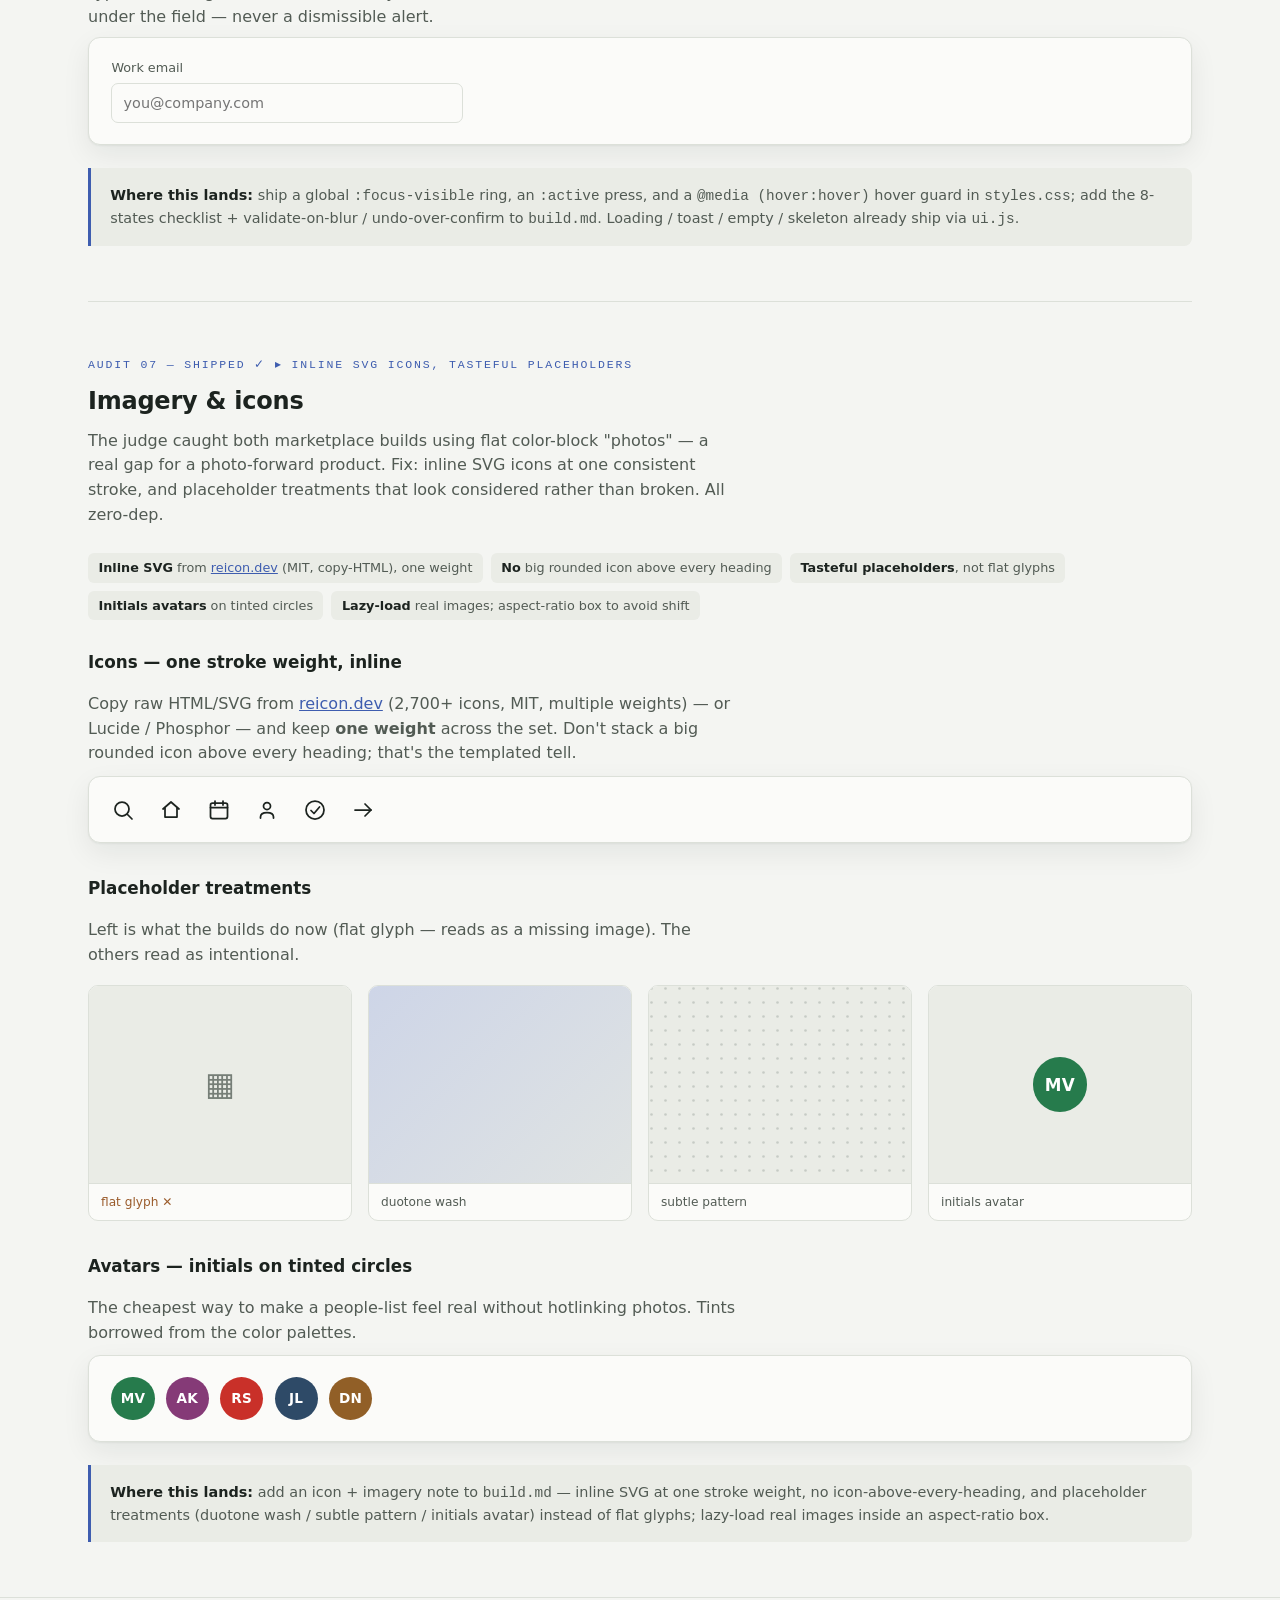
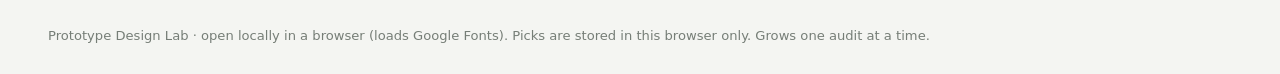
==== commit 06359225: "Merge branch 'issue-19-single-source' into design-audits" ====
--- a/design-lab/index.html
+++ b/design-lab/index.html
@@ -8,8 +8,10 @@
 
 <link rel="preconnect" href="https://fonts.googleapis.com" />
 <link rel="preconnect" href="https://fonts.gstatic.com" crossorigin />
-<!-- Candidate pairings + the reject-list faces, loaded so specimens render in their real type. -->
-<link href="https://fonts.googleapis.com/css2?family=Space+Grotesk:wght@400;500;700&family=IBM+Plex+Sans:wght@400;500;600&family=JetBrains+Mono:wght@400;500&family=Plus+Jakarta+Sans:wght@400;500;700&family=Public+Sans:wght@400;500;700&family=Instrument+Serif:ital@0;1&family=Fraunces:opsz,wght@9..144,400;9..144,600&family=Newsreader:wght@400;500&family=DM+Sans:wght@400;500;700&family=Bricolage+Grotesque:opsz,wght@12..96,400;12..96,700&family=Work+Sans:wght@400;500&family=Syne:wght@600;700;800&family=Archivo:wght@400;500;700&family=Space+Mono:wght@400;700&family=Manrope:wght@300;400;500;700;800&family=Inter:wght@400;600&family=Roboto:wght@400;700&family=Open+Sans:wght@400;600&family=Lato:wght@400;700&family=Montserrat:wght@400;700&display=swap" rel="stylesheet" />
+<!-- Candidate pairings + the reject-list faces, loaded so specimens render in their real type.
+     Includes every rotation alternate from reference/type-pairings.md (not just the primaries)
+     so the rotate-display control below can preview each one for real. -->
+<link href="https://fonts.googleapis.com/css2?family=Space+Grotesk:wght@400;500;700&family=Hanken+Grotesk:wght@400;500;600;700&family=Schibsted+Grotesk:wght@400;500;600;700&family=IBM+Plex+Sans:wght@400;500;600&family=JetBrains+Mono:wght@400;500&family=Plus+Jakarta+Sans:wght@400;500;700&family=Outfit:wght@400;500;600;700&family=Onest:wght@400;500;600;700&family=Public+Sans:wght@400;500;700&family=Instrument+Serif:ital@0;1&family=Fraunces:opsz,wght@9..144,400;9..144,600&family=Newsreader:wght@400;500&family=DM+Sans:wght@400;500;700&family=Bricolage+Grotesque:opsz,wght@12..96,400;12..96,700&family=Gabarito:wght@400;500;600;700&family=Work+Sans:wght@400;500&family=Syne:wght@600;700;800&family=Unbounded:wght@600;700;800&family=Archivo:wght@400;500;700&family=Space+Mono:wght@400;700&family=Manrope:wght@300;400;500;700;800&family=Instrument+Sans:wght@400;500;600;700&family=Inter:wght@400;600&family=Roboto:wght@400;700&family=Open+Sans:wght@400;600&family=Lato:wght@400;700&family=Montserrat:wght@400;700&display=swap" rel="stylesheet" />
 
 <style>
   :root {
@@ -42,6 +44,7 @@
   .kicker { font-family:var(--font-mono-ui); font-size:.72rem; letter-spacing:.18em; text-transform:uppercase; color:var(--accent); margin:0 0 .8rem; }
   h1 { font-size:clamp(1.9rem,1.4rem+2vw,2.7rem); letter-spacing:-.02em; margin:0 0 .5rem; font-weight:700; }
   .sub { color:var(--ink-2); max-width:56ch; margin:0; font-size:1.02rem; }
+  .note { color:var(--ink-3); max-width:60ch; margin:.7rem 0 0; font-size:.82rem; font-family:var(--font-mono-ui); }
 
   .bar { position:sticky; top:0; z-index:20; background:color-mix(in srgb, var(--bg) 88%, transparent); backdrop-filter:blur(8px); border-bottom:1px solid var(--hairline); }
   .bar .wrap { display:flex; flex-wrap:wrap; align-items:center; gap:.6rem 1.1rem; padding:.7rem clamp(1rem,4vw,2.5rem); }
@@ -85,6 +88,8 @@
   .spec-names { display:flex; flex-wrap:wrap; gap:.4rem 1rem; margin-top:1.2rem; padding-top:.9rem; border-top:1px solid var(--hairline); font-size:.78rem; color:var(--ink-3); }
   .spec-names b { color:var(--ink-2); font-weight:600; }
   .spec-alt { font-size:.76rem; color:var(--ink-3); margin-top:.6rem; }
+  .rotate-ctrl { display:flex; align-items:center; gap:.45rem; font-size:.76rem; color:var(--ink-3); margin:0 0 .9rem; }
+  .rotate-ctrl select { font:inherit; font-size:.76rem; padding:.22rem .5rem; border:1px solid var(--hairline); border-radius:6px; background:var(--surface); color:var(--ink); }
 
   /* role fonts per tone */
   .t-technical { --disp:'Space Grotesk'; --body:'IBM Plex Sans'; --mono:'JetBrains Mono'; }
@@ -284,6 +289,7 @@
     <p class="kicker">Prototype · Design Lab</p>
     <h1>Design decisions, audited one at a time</h1>
     <p class="sub">A living workbench for the <code>/prototype</code> skill. Each audit researches one dimension, renders the options in situ, and captures the pick. We grow it section by section.</p>
+    <p class="note">Illustrative only — this page uses its own local token names for side-by-side comparison, not the scaffold's token set. For the doctrine + scaffold tokens, see <code>reference/color-palettes.md</code> and <code>reference/type-pairings.md</code>.</p>
   </div>
 </header>
 
@@ -322,57 +328,87 @@
     <div class="grid" id="specimens">
       <article class="spec t-technical" data-tone="technical">
         <div class="spec-head"><span class="tone">technical · dev tools, dashboards</span><button class="pick">Use this</button></div>
+        <label class="rotate-ctrl">Rotate display <select class="rotate-select" aria-label="Rotate technical display font">
+          <option value="Space Grotesk">Space Grotesk</option>
+          <option value="Hanken Grotesk">Hanken Grotesk</option>
+          <option value="Schibsted Grotesk">Schibsted Grotesk</option>
+        </select></label>
         <p class="spec-eyebrow">Product analytics</p>
         <p class="spec-display">Ship it by Friday</p>
         <p class="spec-body">Every button works, the numbers are plausible, and the whole thing runs from a single folder — no build step, no backend, nothing to install.</p>
         <p class="spec-data">24,981 events · +12.4% WoW · p95 428ms</p>
-        <div class="spec-names"><span>Display <b>Space Grotesk</b></span><span>Body <b>IBM Plex Sans</b></span><span>Mono <b>JetBrains Mono</b></span></div>
+        <div class="spec-names"><span>Display <b class="fn-disp">Space Grotesk</b></span><span>Body <b>IBM Plex Sans</b></span><span>Mono <b>JetBrains Mono</b></span></div>
       </article>
 
       <article class="spec t-corporate" data-tone="corporate">
         <div class="spec-head"><span class="tone">corporate · trustworthy B2B</span><button class="pick">Use this</button></div>
+        <label class="rotate-ctrl">Rotate display <select class="rotate-select" aria-label="Rotate corporate display font">
+          <option value="Plus Jakarta Sans">Plus Jakarta Sans</option>
+          <option value="Outfit">Outfit</option>
+          <option value="Onest">Onest</option>
+        </select></label>
         <p class="spec-eyebrow">Product analytics</p>
         <p class="spec-display">Ship it by Friday</p>
         <p class="spec-body">Every button works, the numbers are plausible, and the whole thing runs from a single folder — no build step, no backend, nothing to install.</p>
         <p class="spec-data">24,981 events · +12.4% WoW · p95 428ms</p>
-        <div class="spec-names"><span>Display <b>Plus Jakarta Sans</b></span><span>Body <b>Public Sans</b></span></div>
+        <div class="spec-names"><span>Display <b class="fn-disp">Plus Jakarta Sans</b></span><span>Body <b>Public Sans</b></span></div>
       </article>
 
       <article class="spec t-editorial" data-tone="editorial">
         <div class="spec-head"><span class="tone">editorial · magazine, brand</span><button class="pick">Use this</button></div>
+        <label class="rotate-ctrl">Rotate display <select class="rotate-select" aria-label="Rotate editorial display font">
+          <option value="Instrument Serif">Instrument Serif</option>
+          <option value="Newsreader">Newsreader</option>
+          <option value="Fraunces">Fraunces</option>
+        </select></label>
         <p class="spec-eyebrow">Product analytics</p>
         <p class="spec-display">Ship it by Friday</p>
         <p class="spec-body">Every button works, the numbers are plausible, and the whole thing runs from a single folder — no build step, no backend, nothing to install.</p>
         <p class="spec-data">24,981 events · +12.4% WoW · p95 428ms</p>
-        <div class="spec-names"><span>Display <b>Instrument Serif</b></span><span>Body <b>Newsreader</b></span></div>
+        <div class="spec-names"><span>Display <b class="fn-disp">Instrument Serif</b></span><span>Body <b>Newsreader</b></span></div>
         <p class="spec-alt">Less-reflex alt: <b>Fraunces</b> + <b>DM Sans</b> (Fraunces is the expressive serif everyone reaches for right now).</p>
       </article>
 
       <article class="spec t-playful" data-tone="playful">
         <div class="spec-head"><span class="tone">playful · friendly, contemporary</span><button class="pick">Use this</button></div>
+        <label class="rotate-ctrl">Rotate display <select class="rotate-select" aria-label="Rotate playful display font">
+          <option value="Bricolage Grotesque">Bricolage Grotesque</option>
+          <option value="Gabarito">Gabarito</option>
+          <option value="Syne">Syne</option>
+        </select></label>
         <p class="spec-eyebrow">Product analytics</p>
         <p class="spec-display">Ship it by Friday</p>
         <p class="spec-body">Every button works, the numbers are plausible, and the whole thing runs from a single folder — no build step, no backend, nothing to install.</p>
         <p class="spec-data">24,981 events · +12.4% WoW · p95 428ms</p>
-        <div class="spec-names"><span>Display <b>Bricolage Grotesque</b></span><span>Body <b>Work Sans</b></span></div>
+        <div class="spec-names"><span>Display <b class="fn-disp">Bricolage Grotesque</b></span><span>Body <b>Work Sans</b></span></div>
       </article>
 
       <article class="spec t-bold" data-tone="bold-experimental">
         <div class="spec-head"><span class="tone">bold-experimental · high contrast</span><button class="pick">Use this</button></div>
+        <label class="rotate-ctrl">Rotate display <select class="rotate-select" aria-label="Rotate bold-experimental display font">
+          <option value="Syne">Syne</option>
+          <option value="Unbounded">Unbounded</option>
+          <option value="Archivo">Archivo</option>
+        </select></label>
         <p class="spec-eyebrow">Product analytics</p>
         <p class="spec-display">Ship it by Friday</p>
         <p class="spec-body">Every button works, the numbers are plausible, and the whole thing runs from a single folder — no build step, no backend, nothing to install.</p>
         <p class="spec-data">24,981 events · +12.4% WoW · p95 428ms</p>
-        <div class="spec-names"><span>Display <b>Syne</b></span><span>Body <b>Archivo</b></span><span>Mono <b>Space Mono</b></span></div>
+        <div class="spec-names"><span>Display <b class="fn-disp">Syne</b></span><span>Body <b>Archivo</b></span><span>Mono <b>Space Mono</b></span></div>
       </article>
 
       <article class="spec t-minimal" data-tone="minimal">
         <div class="spec-head"><span class="tone">minimal · quiet, Swiss</span><button class="pick">Use this</button></div>
+        <label class="rotate-ctrl">Rotate family <select class="rotate-select" data-both="1" aria-label="Rotate minimal display and body font (one family)">
+          <option value="Manrope">Manrope</option>
+          <option value="Instrument Sans">Instrument Sans</option>
+          <option value="Hanken Grotesk">Hanken Grotesk</option>
+        </select></label>
         <p class="spec-eyebrow">Product analytics</p>
         <p class="spec-display">Ship it by Friday</p>
         <p class="spec-body">Every button works, the numbers are plausible, and the whole thing runs from a single folder — no build step, no backend, nothing to install.</p>
         <p class="spec-data">24,981 events · +12.4% WoW · p95 428ms</p>
-        <div class="spec-names"><span>Display <b>Manrope</b> (700)</span><span>Body <b>Manrope</b> (400) — one family, weights only</span></div>
+        <div class="spec-names"><span>Display <b class="fn-disp">Manrope</b> (700)</span><span>Body <b class="fn-body">Manrope</b> (400) — one family, weights only</span></div>
       </article>
     </div>
 
@@ -776,15 +812,47 @@
     if (!tones.length) { box.innerHTML = '<span class="empty">No picks yet — press <b>Use this</b> to note your favorite pairing per tone (a local note; the skill\'s menu lives in reference/type-pairings.md). Choices persist in this browser.</span>'; return; }
     box.innerHTML = '<b>Your picks so far:</b> ' + tones.map(function (t) { return t + ' → ' + picks[t]; }).join('  ·  ');
   }
+  // Rotate display: swap the tone's --disp (and --body, for the one-family "minimal"
+  // row) live, so every alternate in reference/type-pairings.md is actually previewable —
+  // not just the primary baked into the .t-* rule above.
+  function applyRotate(sel, family) {
+    var card = sel.closest('.spec');
+    if (!card) return;
+    card.style.setProperty('--disp', "'" + family + "'");
+    var dispName = card.querySelector('.fn-disp');
+    if (dispName) dispName.textContent = family;
+    if (sel.hasAttribute('data-both')) {
+      card.style.setProperty('--body', "'" + family + "'");
+      var bodyName = card.querySelector('.fn-body');
+      if (bodyName) bodyName.textContent = family;
+    }
+  }
+  document.querySelectorAll('.rotate-select').forEach(function (sel) {
+    sel.addEventListener('change', function () { applyRotate(sel, sel.value); });
+  });
+
   document.querySelectorAll('.spec').forEach(function (card) {
     var tone = card.getAttribute('data-tone');
-    var names = Array.prototype.map.call(card.querySelectorAll('.spec-names b'), function (b) { return b.textContent; }).join(' + ');
-    if (picks[tone] === names) card.classList.add('picked');
+    // Read names at click time, not once at load — a rotate-select swap changes
+    // .fn-disp/.fn-body text, and "Use this" should save the font actually on screen.
+    function currentNames() { return Array.prototype.map.call(card.querySelectorAll('.spec-names b'), function (b) { return b.textContent; }).join(' + '); }
+    // Restore the rotate-select (and its live font swap) from a saved pick *before*
+    // comparing picked state — otherwise a pick saved under a rotated font always
+    // resets to the primary on reload and the card never shows as picked.
+    if (picks[tone]) {
+      var savedFirst = picks[tone].split(' + ')[0];
+      var sel = card.querySelector('.rotate-select');
+      if (sel) {
+        var opt = Array.prototype.find.call(sel.options, function (o) { return o.value === savedFirst; });
+        if (opt) { sel.value = savedFirst; applyRotate(sel, savedFirst); }
+      }
+    }
+    if (picks[tone] === currentNames()) card.classList.add('picked');
     card.querySelector('.pick').addEventListener('click', function () {
       if (card.classList.contains('picked')) { card.classList.remove('picked'); delete picks[tone]; }
       else {
         document.querySelectorAll('.spec[data-tone="' + tone + '"]').forEach(function (c) { c.classList.remove('picked'); });
-        card.classList.add('picked'); picks[tone] = names;
+        card.classList.add('picked'); picks[tone] = currentNames();
       }
       save(); renderPicks();
     });
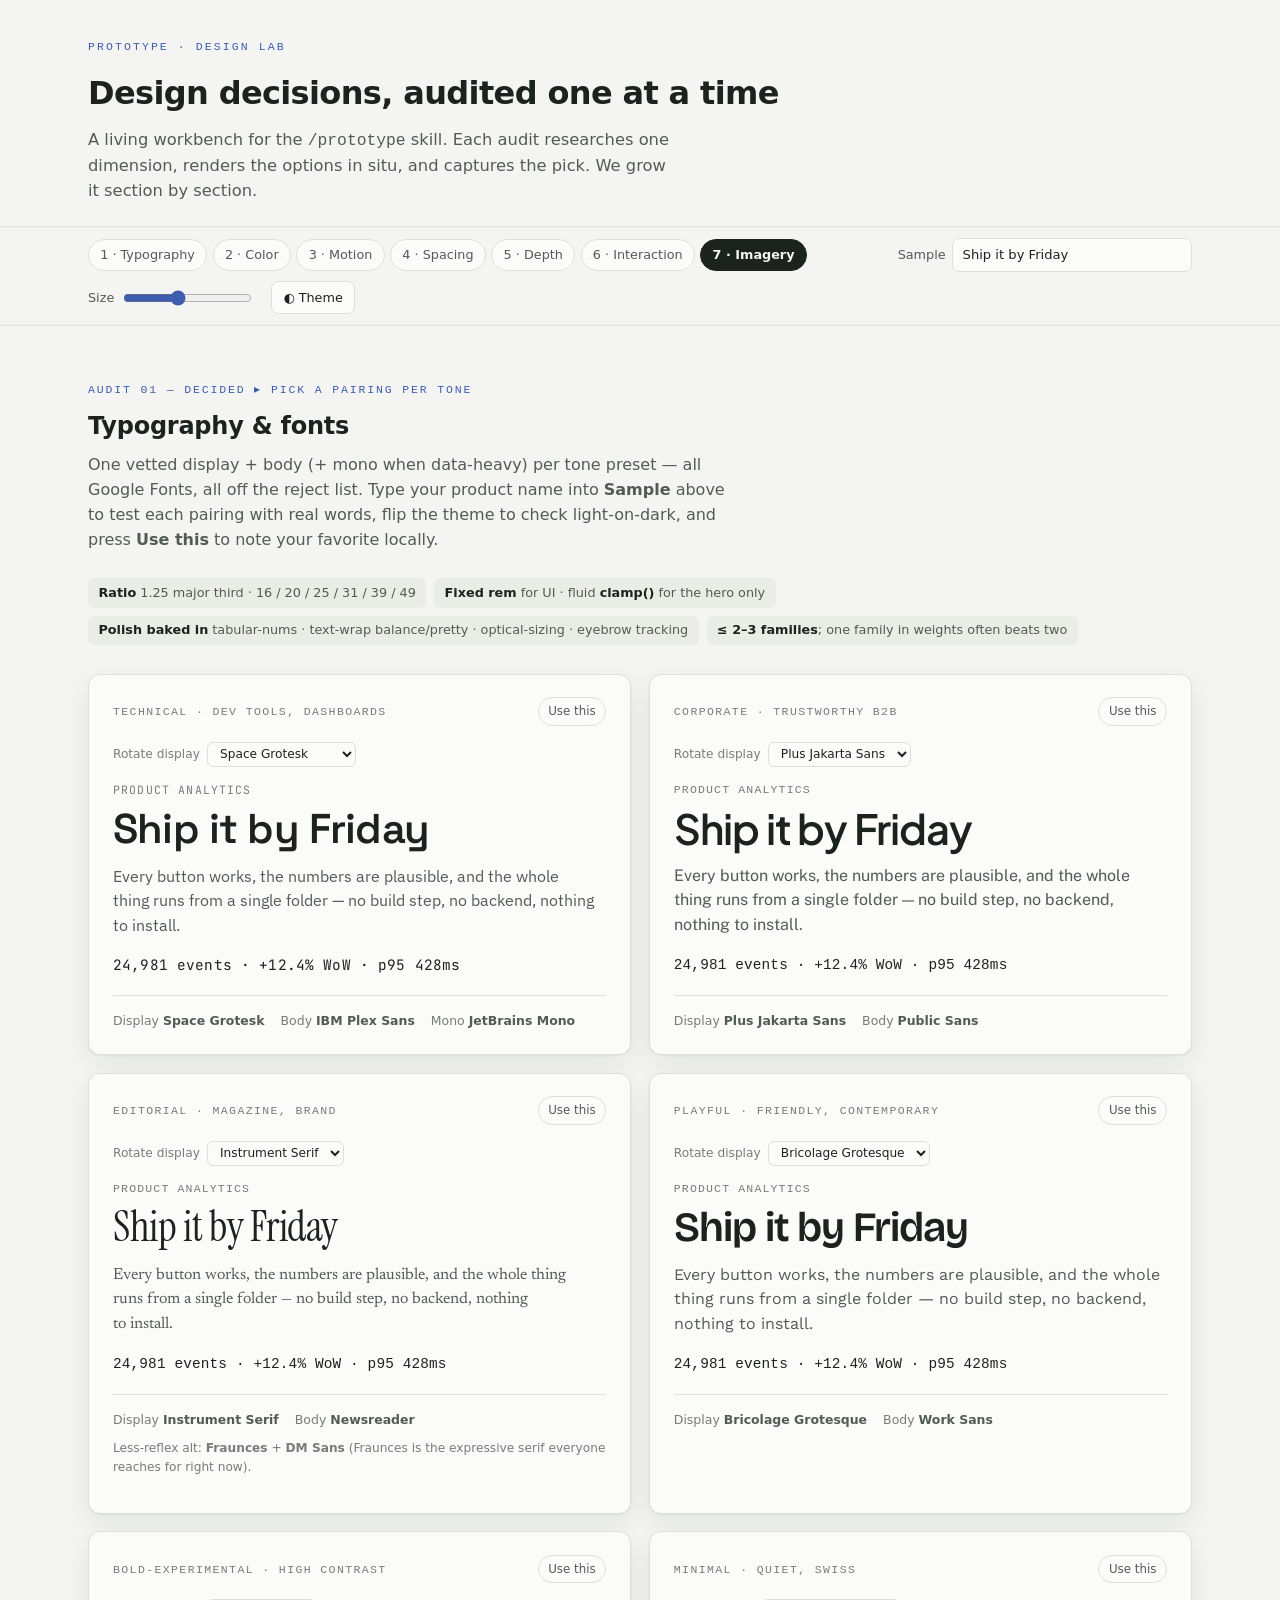
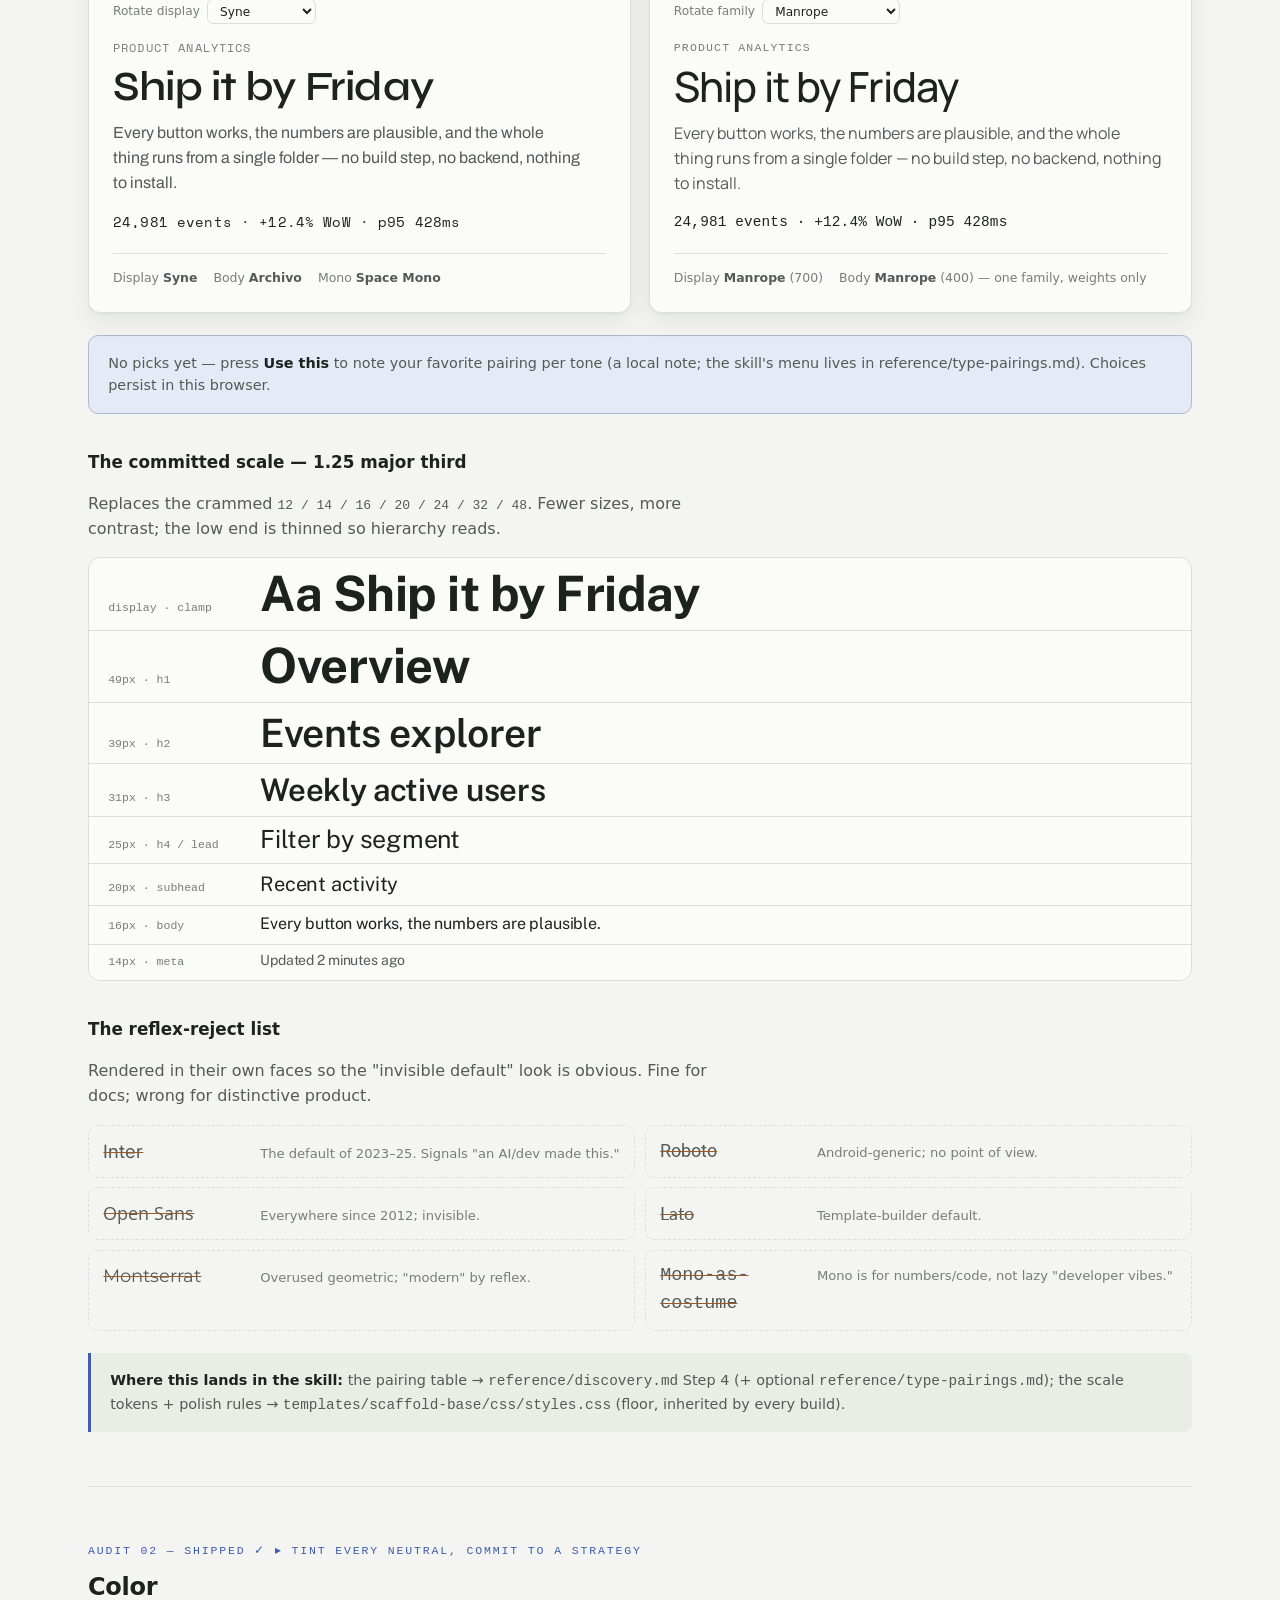
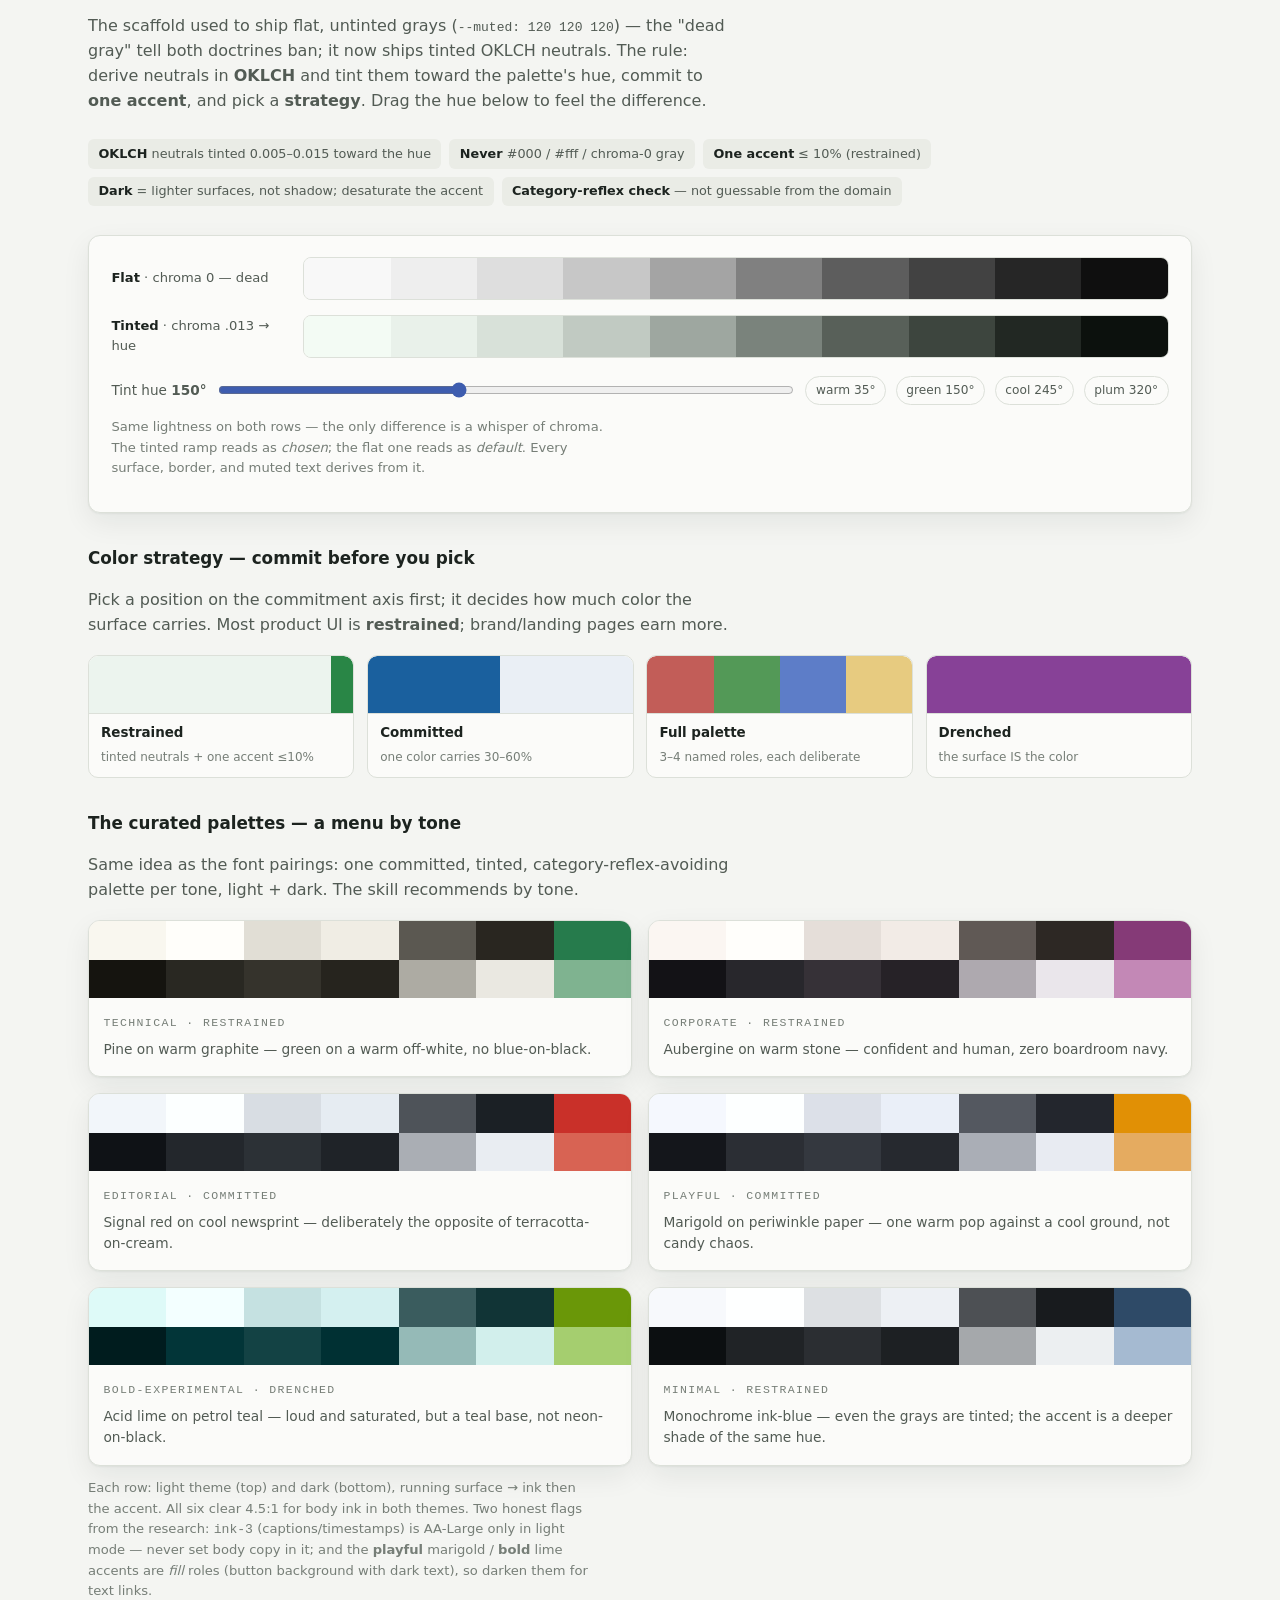
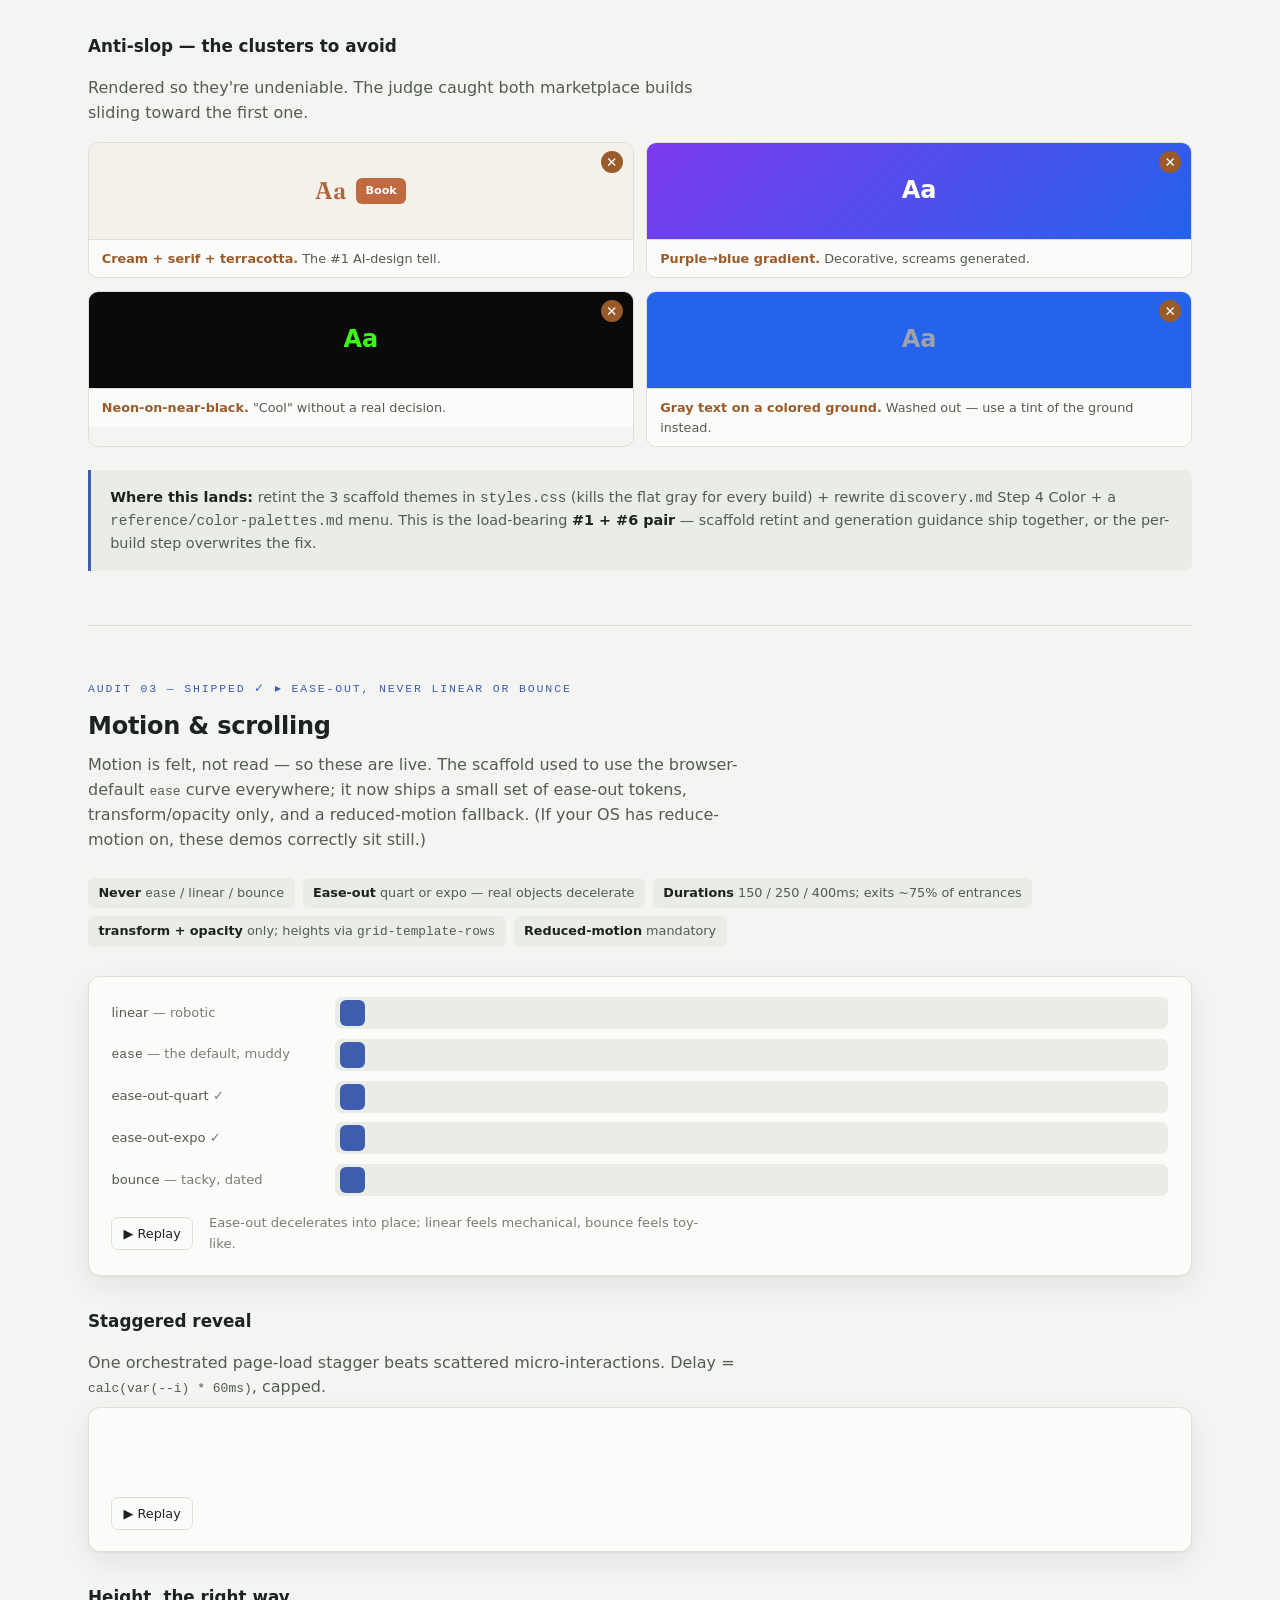
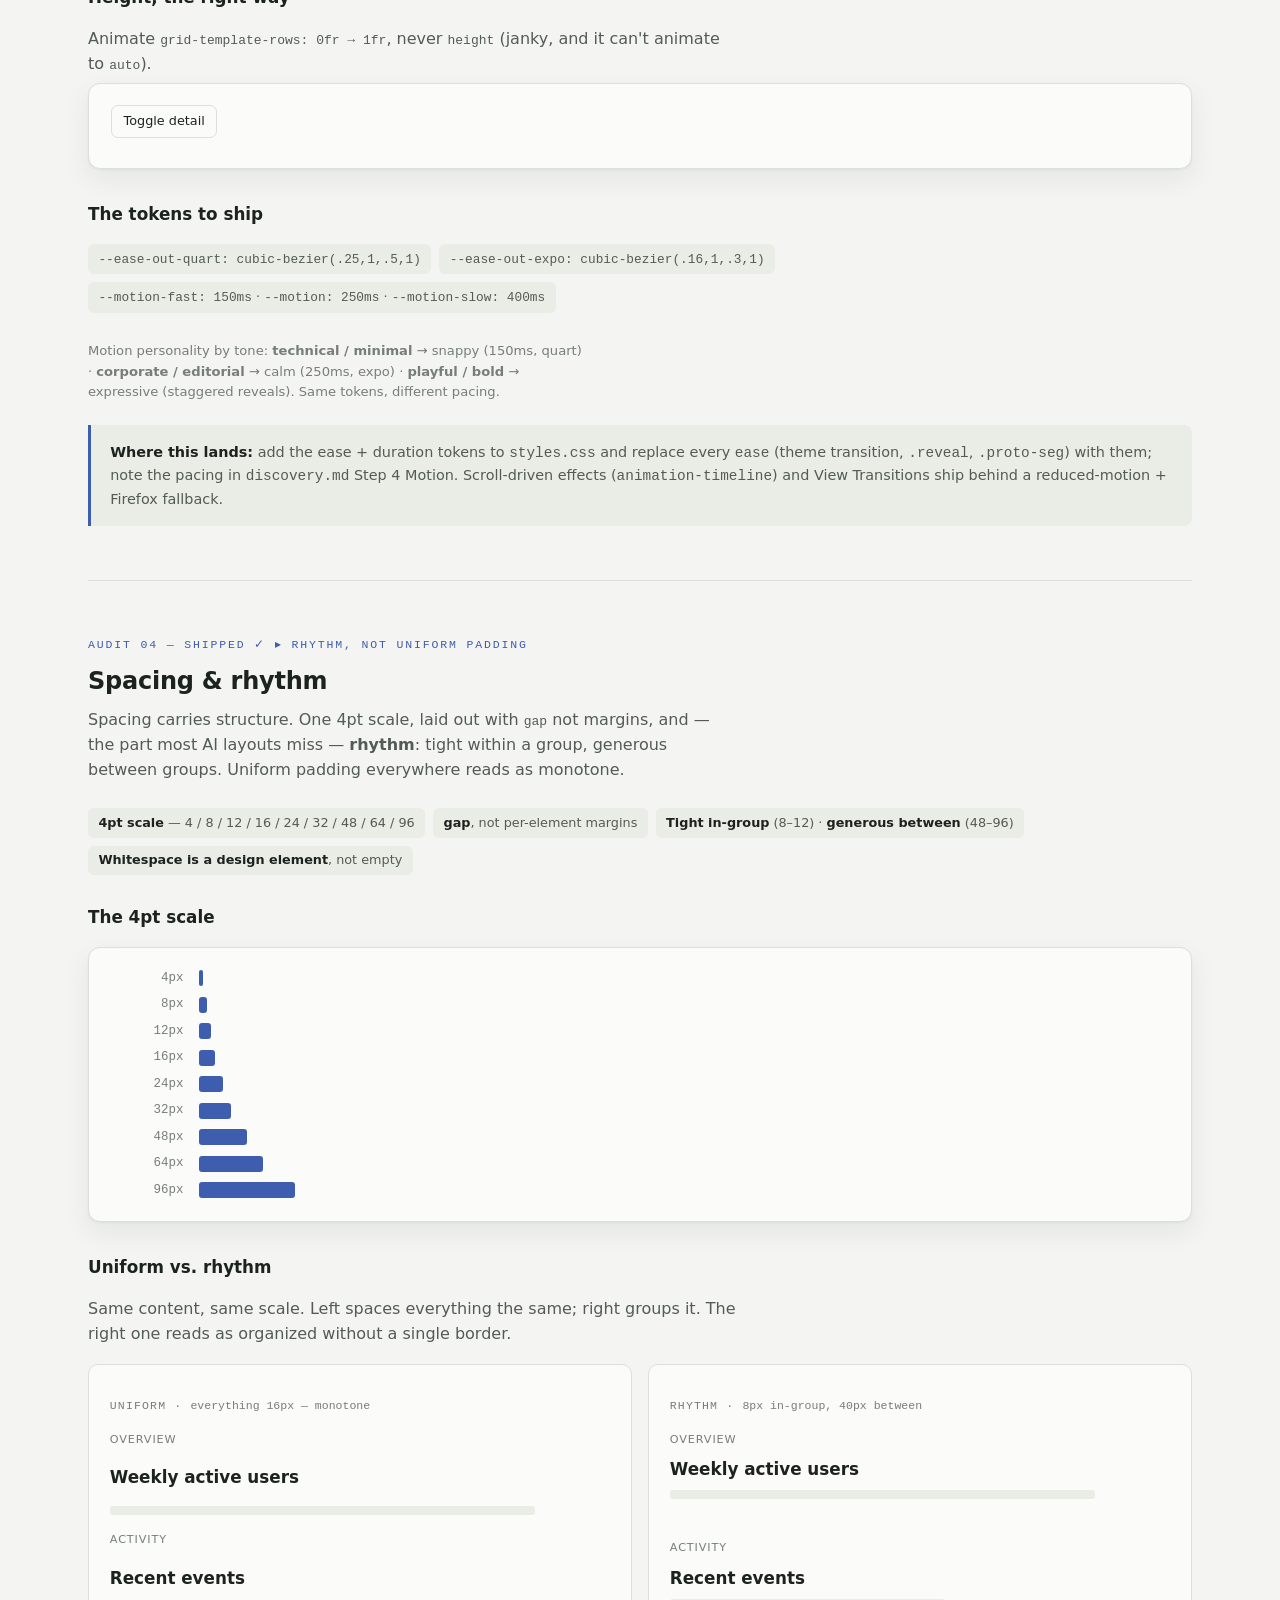
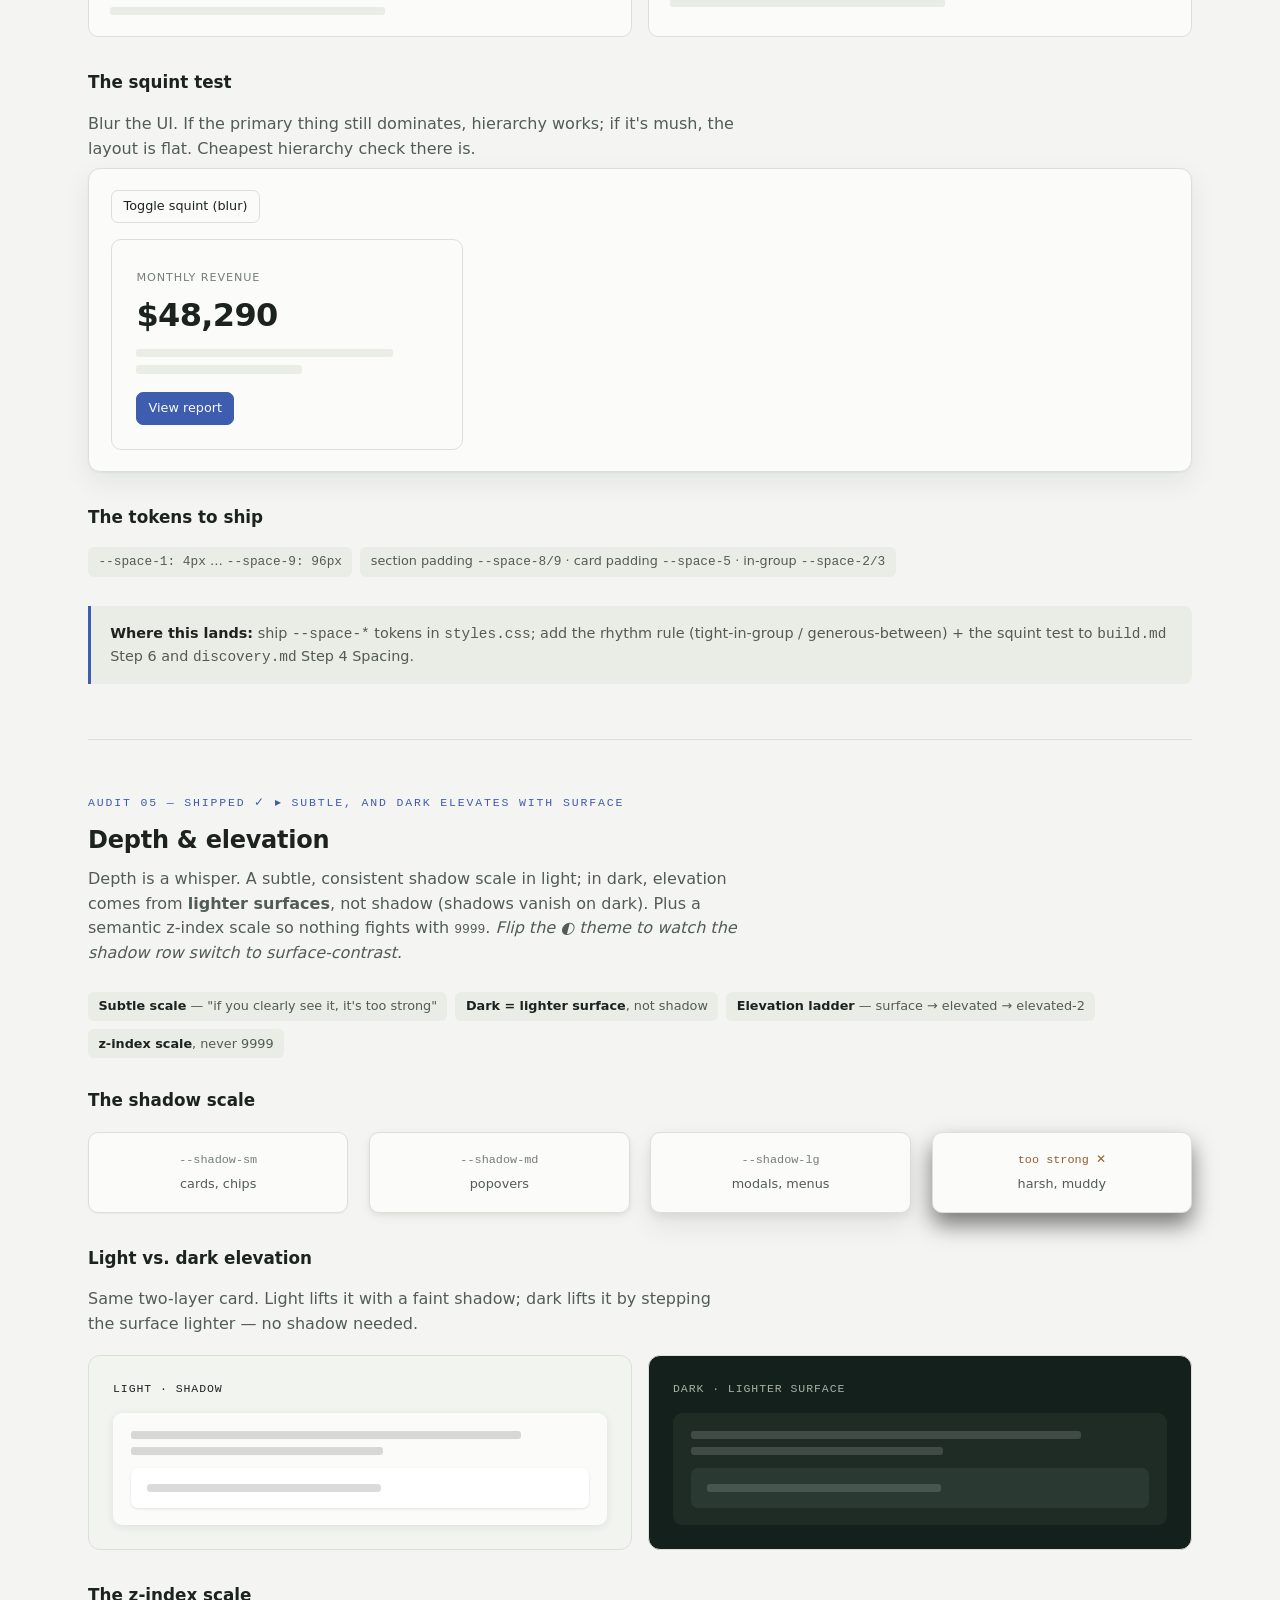
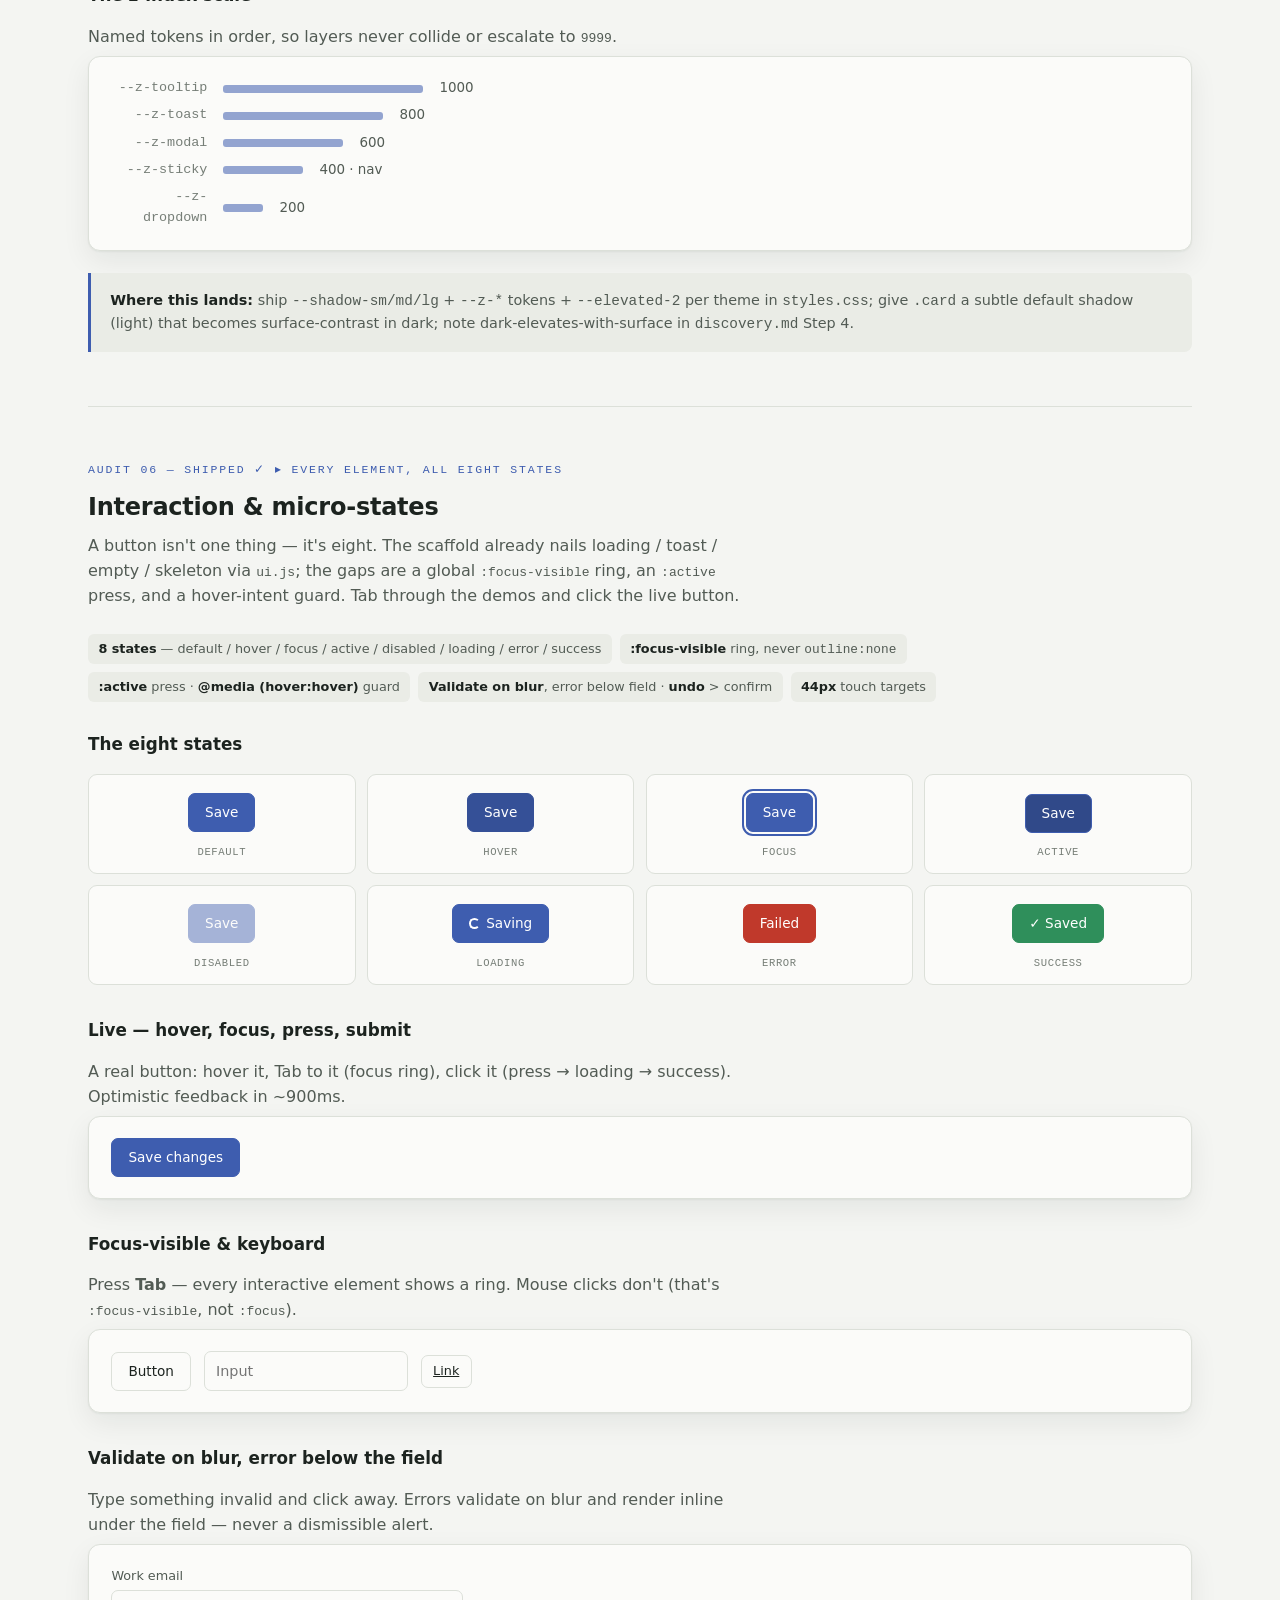
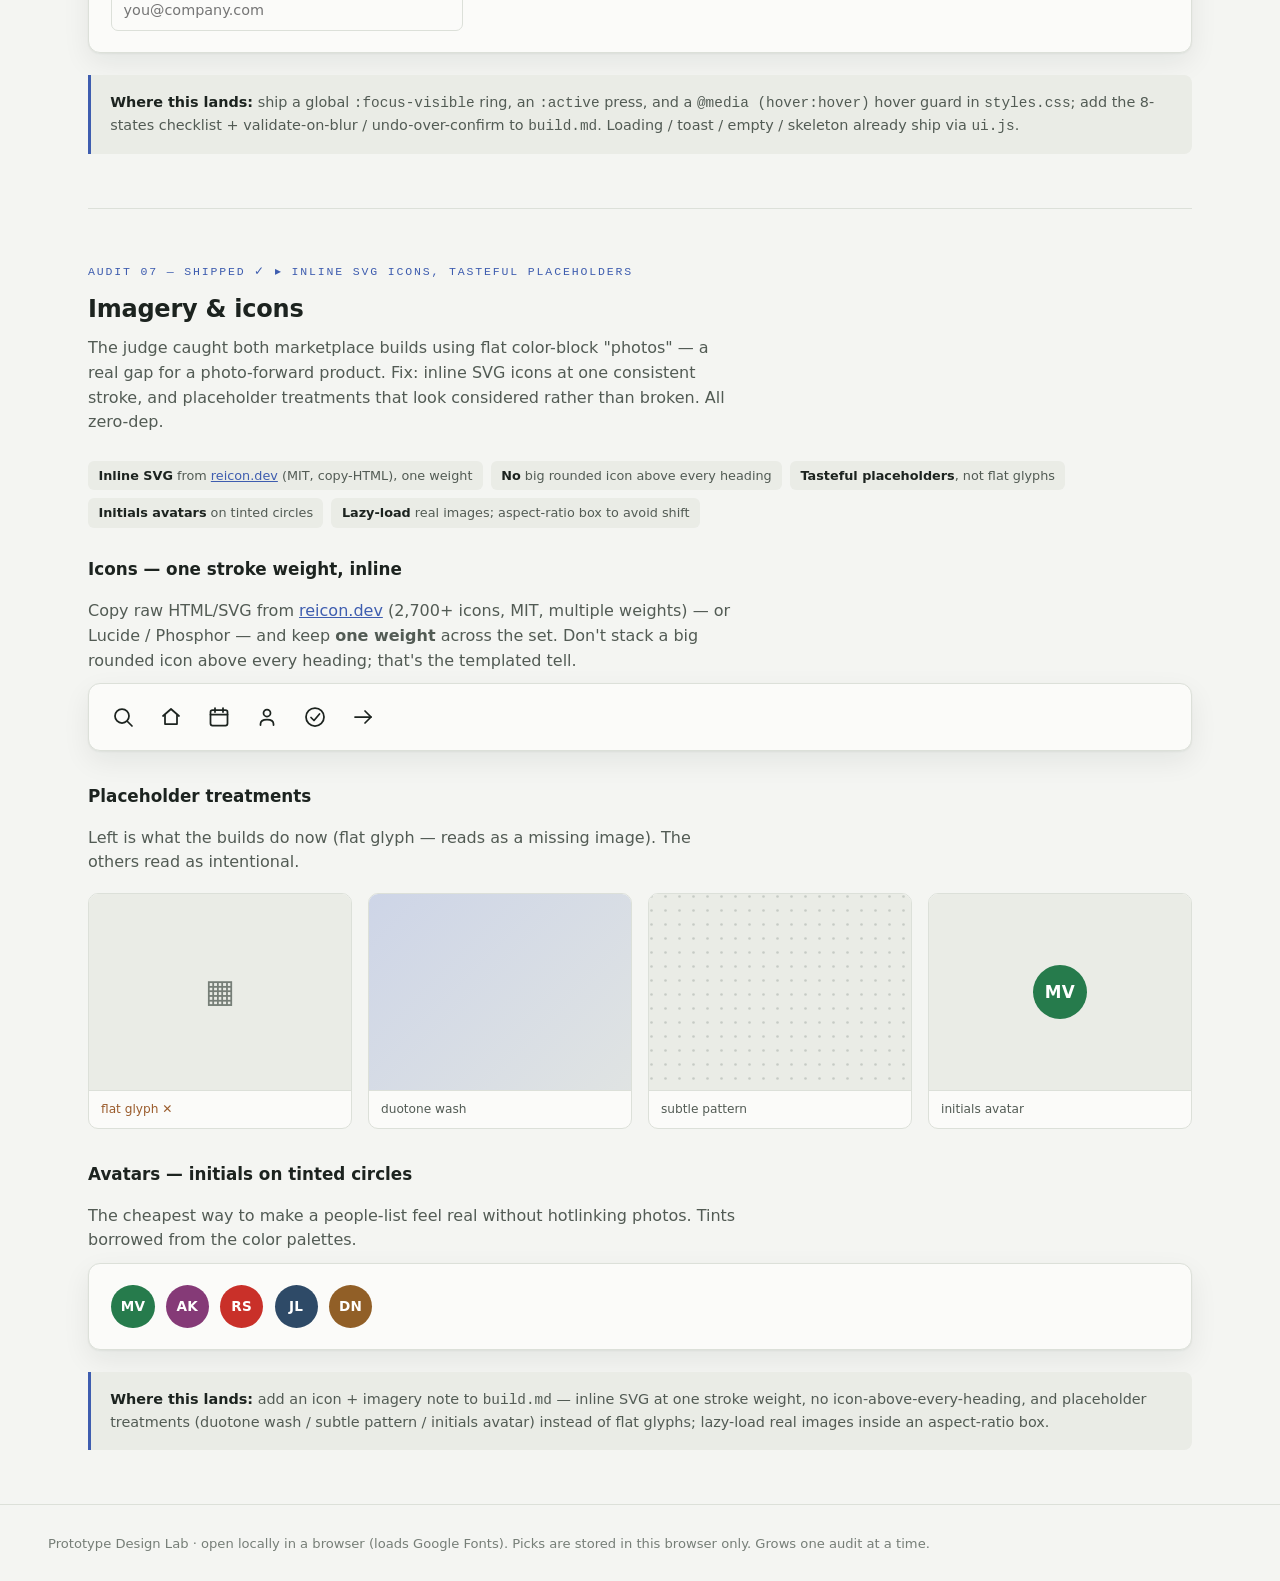
==== commit fa673ff5: "Merge branch 'issue-14-verify-fonts' into design-audits" ====
--- a/design-lab/index.html
+++ b/design-lab/index.html
@@ -44,7 +44,6 @@
   .kicker { font-family:var(--font-mono-ui); font-size:.72rem; letter-spacing:.18em; text-transform:uppercase; color:var(--accent); margin:0 0 .8rem; }
   h1 { font-size:clamp(1.9rem,1.4rem+2vw,2.7rem); letter-spacing:-.02em; margin:0 0 .5rem; font-weight:700; }
   .sub { color:var(--ink-2); max-width:56ch; margin:0; font-size:1.02rem; }
-  .note { color:var(--ink-3); max-width:60ch; margin:.7rem 0 0; font-size:.82rem; font-family:var(--font-mono-ui); }
 
   .bar { position:sticky; top:0; z-index:20; background:color-mix(in srgb, var(--bg) 88%, transparent); backdrop-filter:blur(8px); border-bottom:1px solid var(--hairline); }
   .bar .wrap { display:flex; flex-wrap:wrap; align-items:center; gap:.6rem 1.1rem; padding:.7rem clamp(1rem,4vw,2.5rem); }
@@ -289,7 +288,6 @@
     <p class="kicker">Prototype · Design Lab</p>
     <h1>Design decisions, audited one at a time</h1>
     <p class="sub">A living workbench for the <code>/prototype</code> skill. Each audit researches one dimension, renders the options in situ, and captures the pick. We grow it section by section.</p>
-    <p class="note">Illustrative only — this page uses its own local token names for side-by-side comparison, not the scaffold's token set. For the doctrine + scaffold tokens, see <code>reference/color-palettes.md</code> and <code>reference/type-pairings.md</code>.</p>
   </div>
 </header>
 
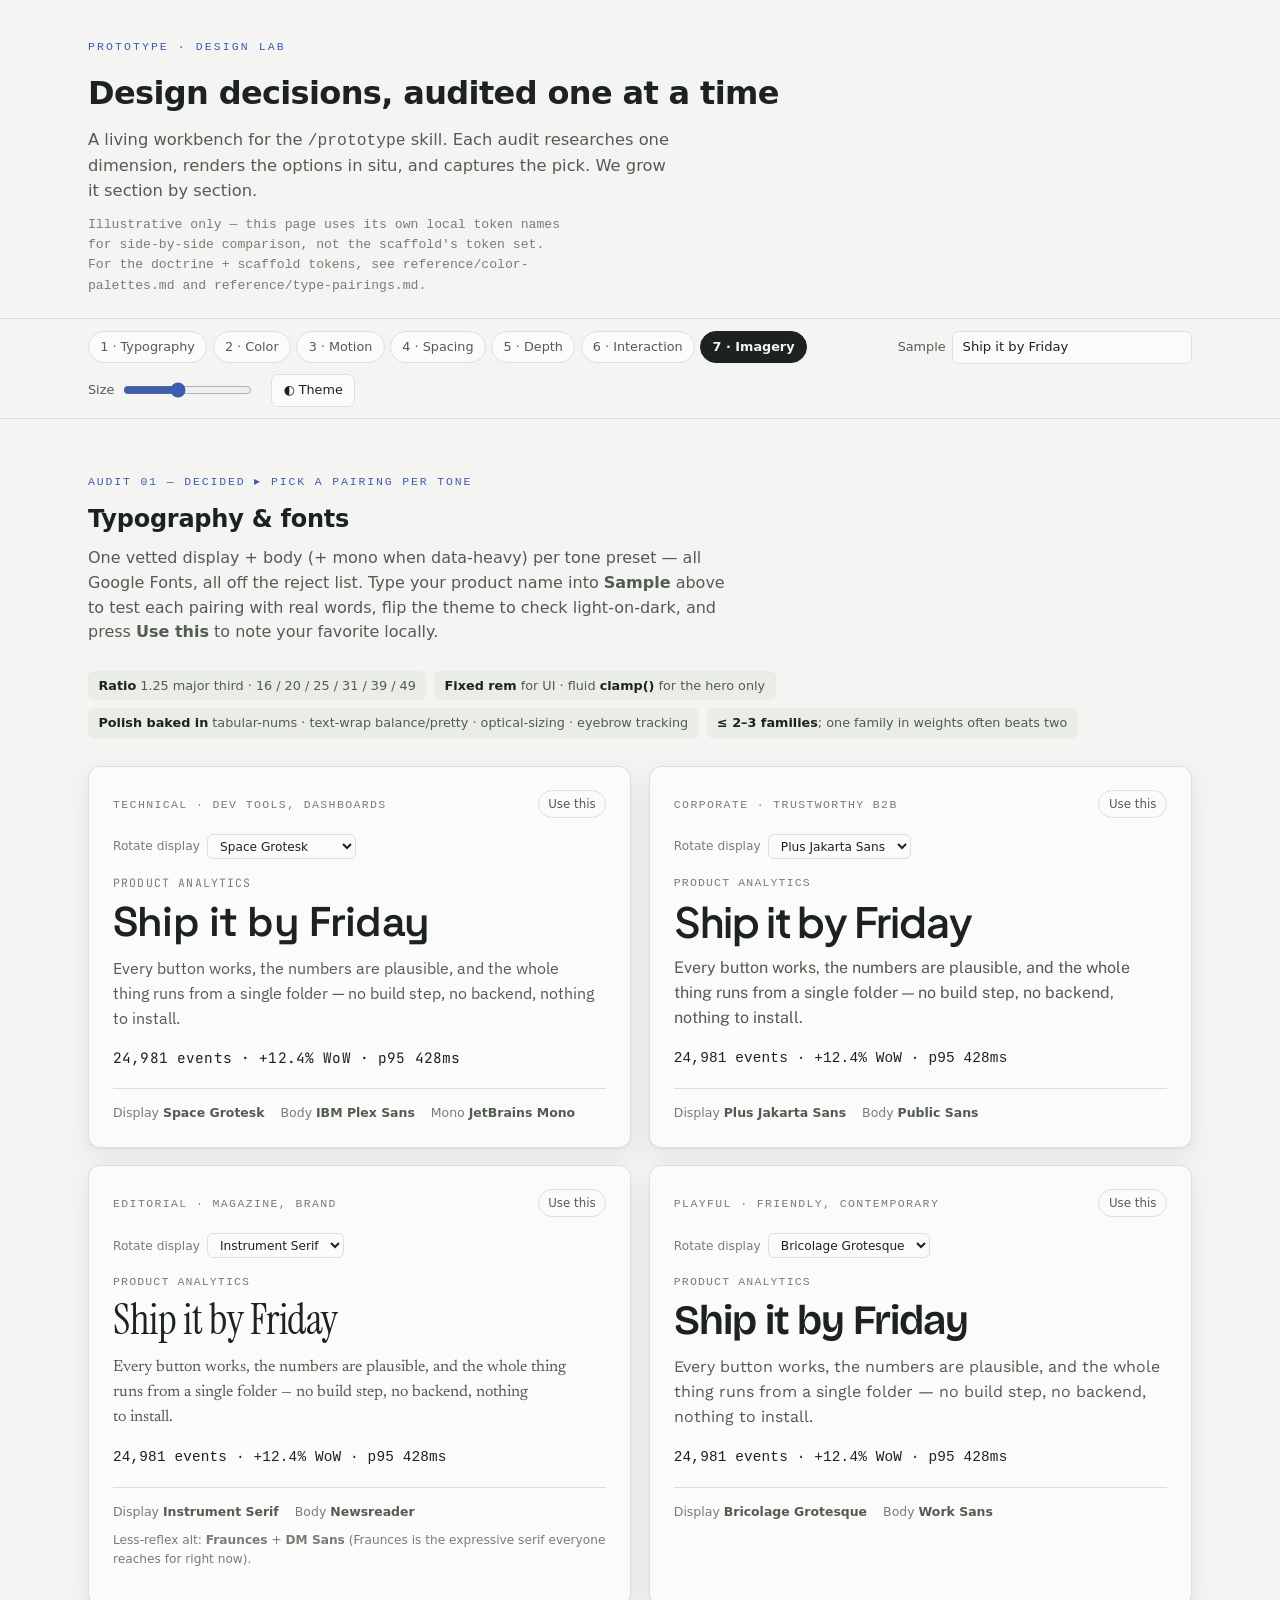
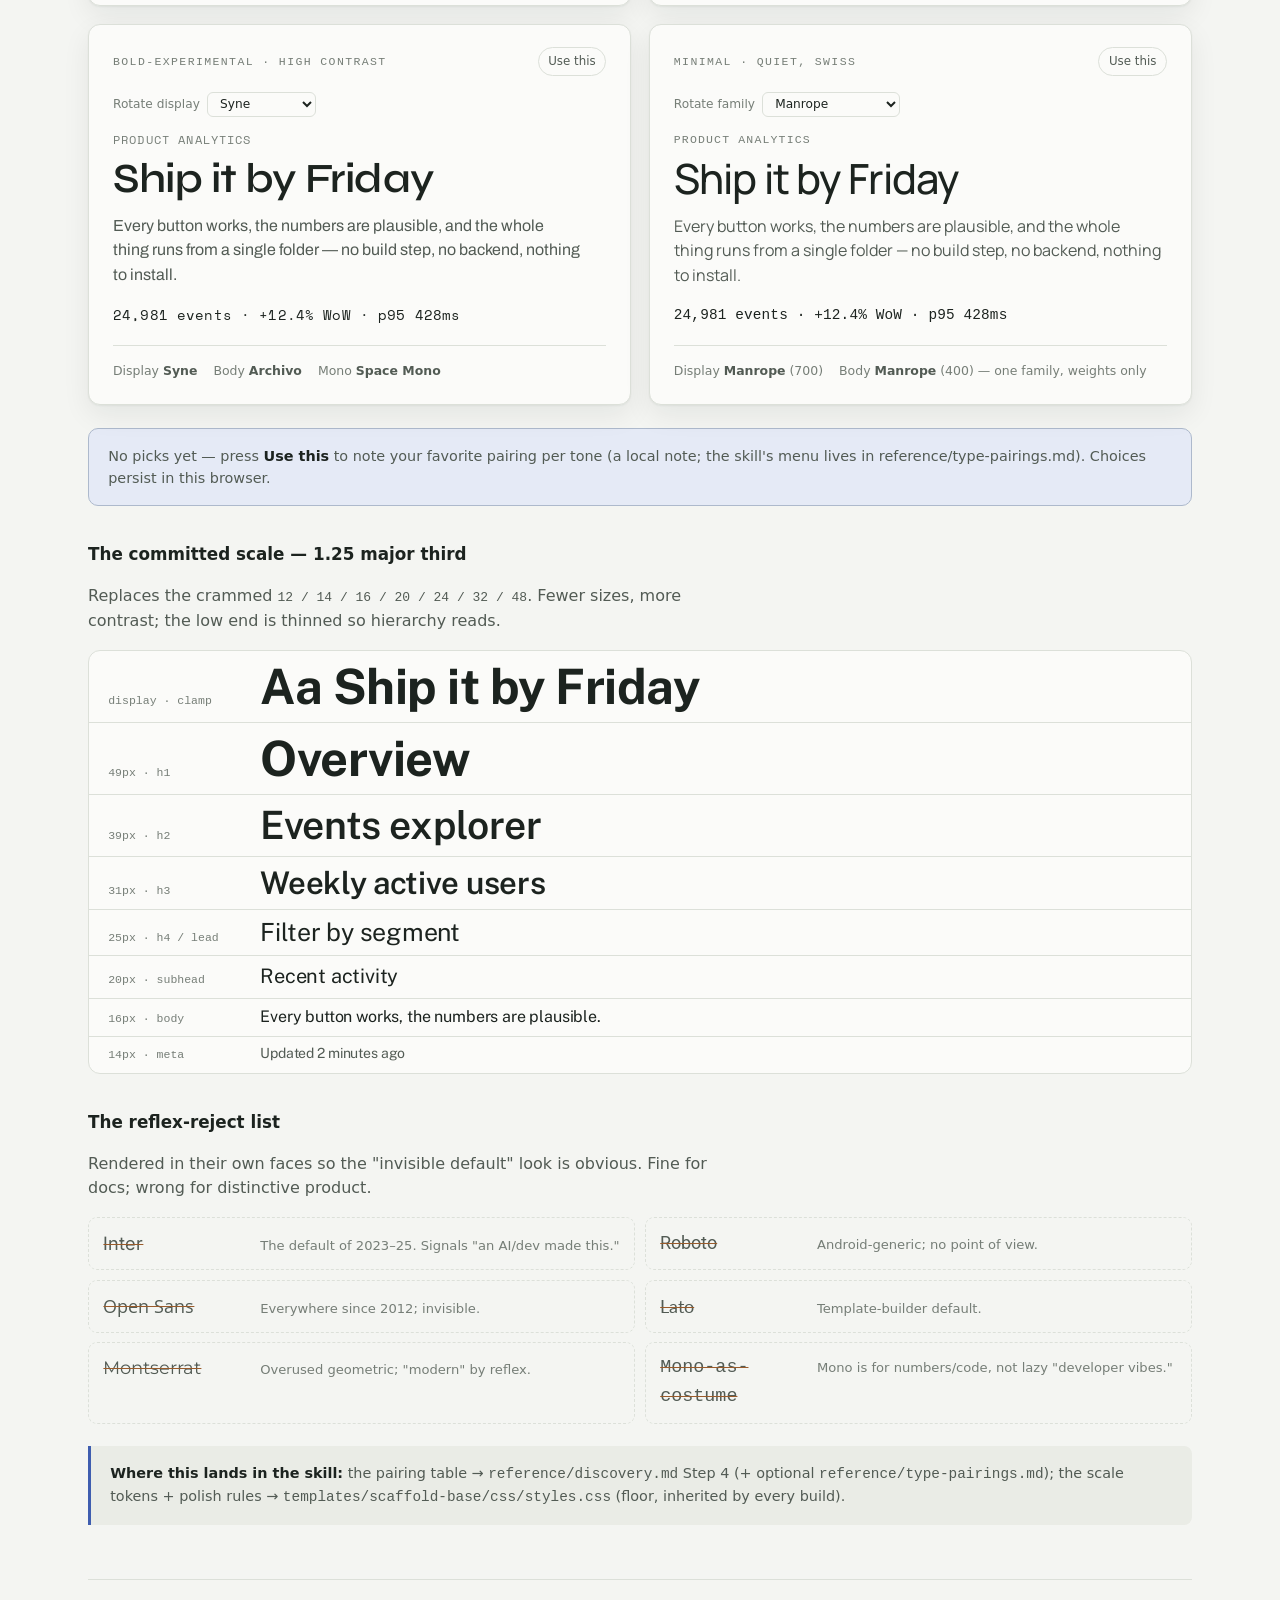
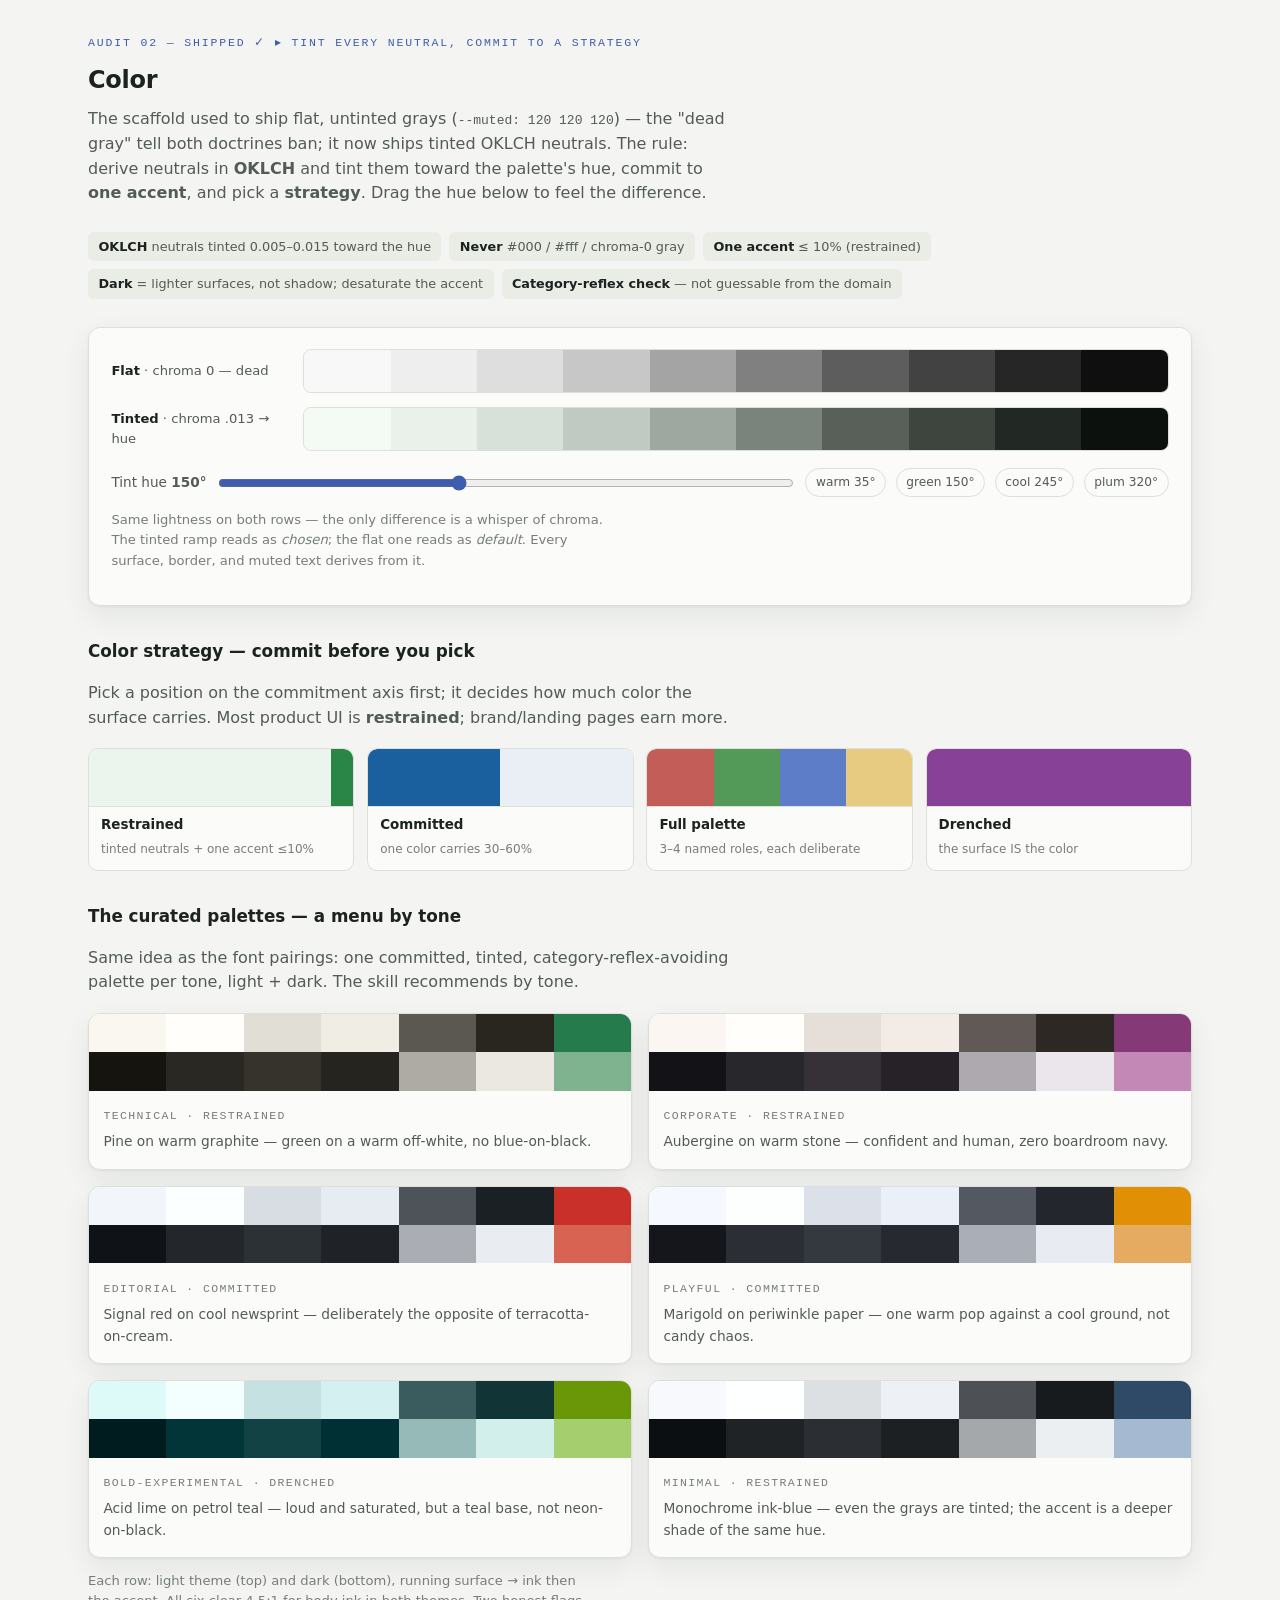
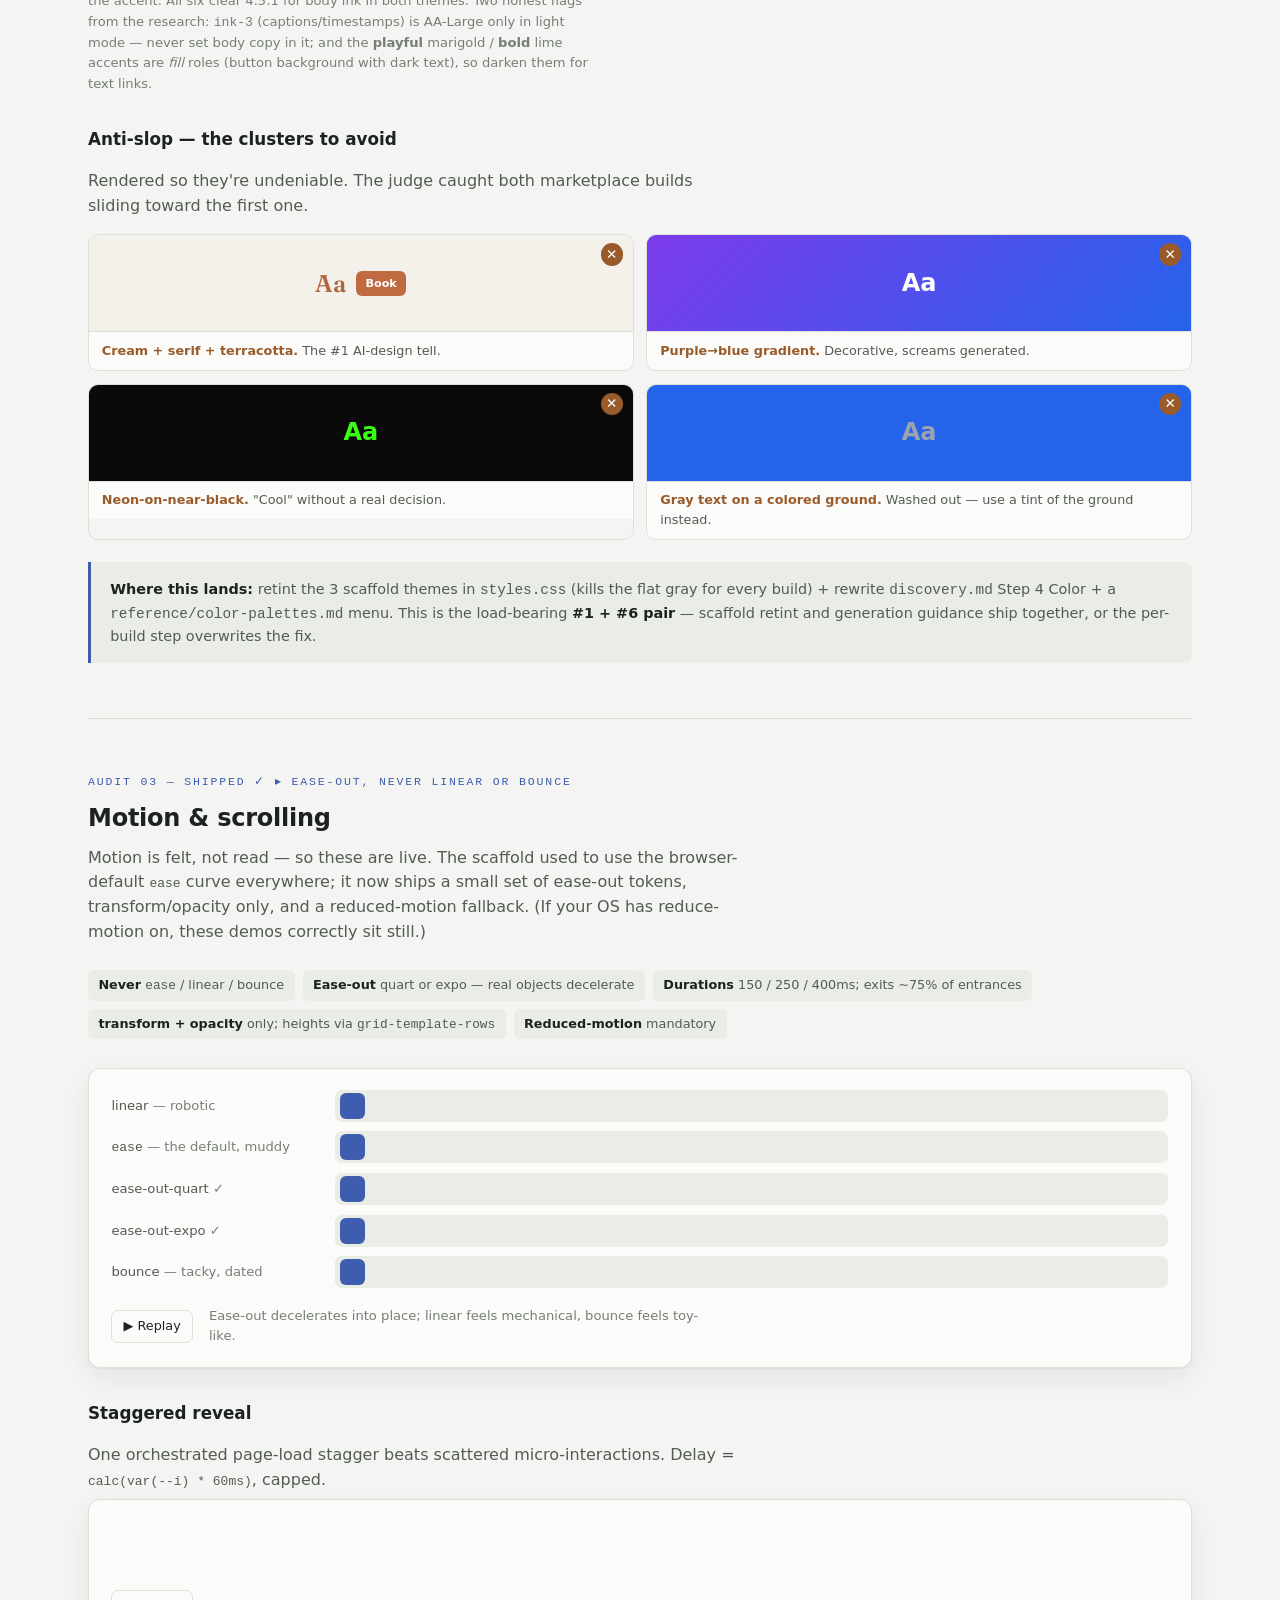
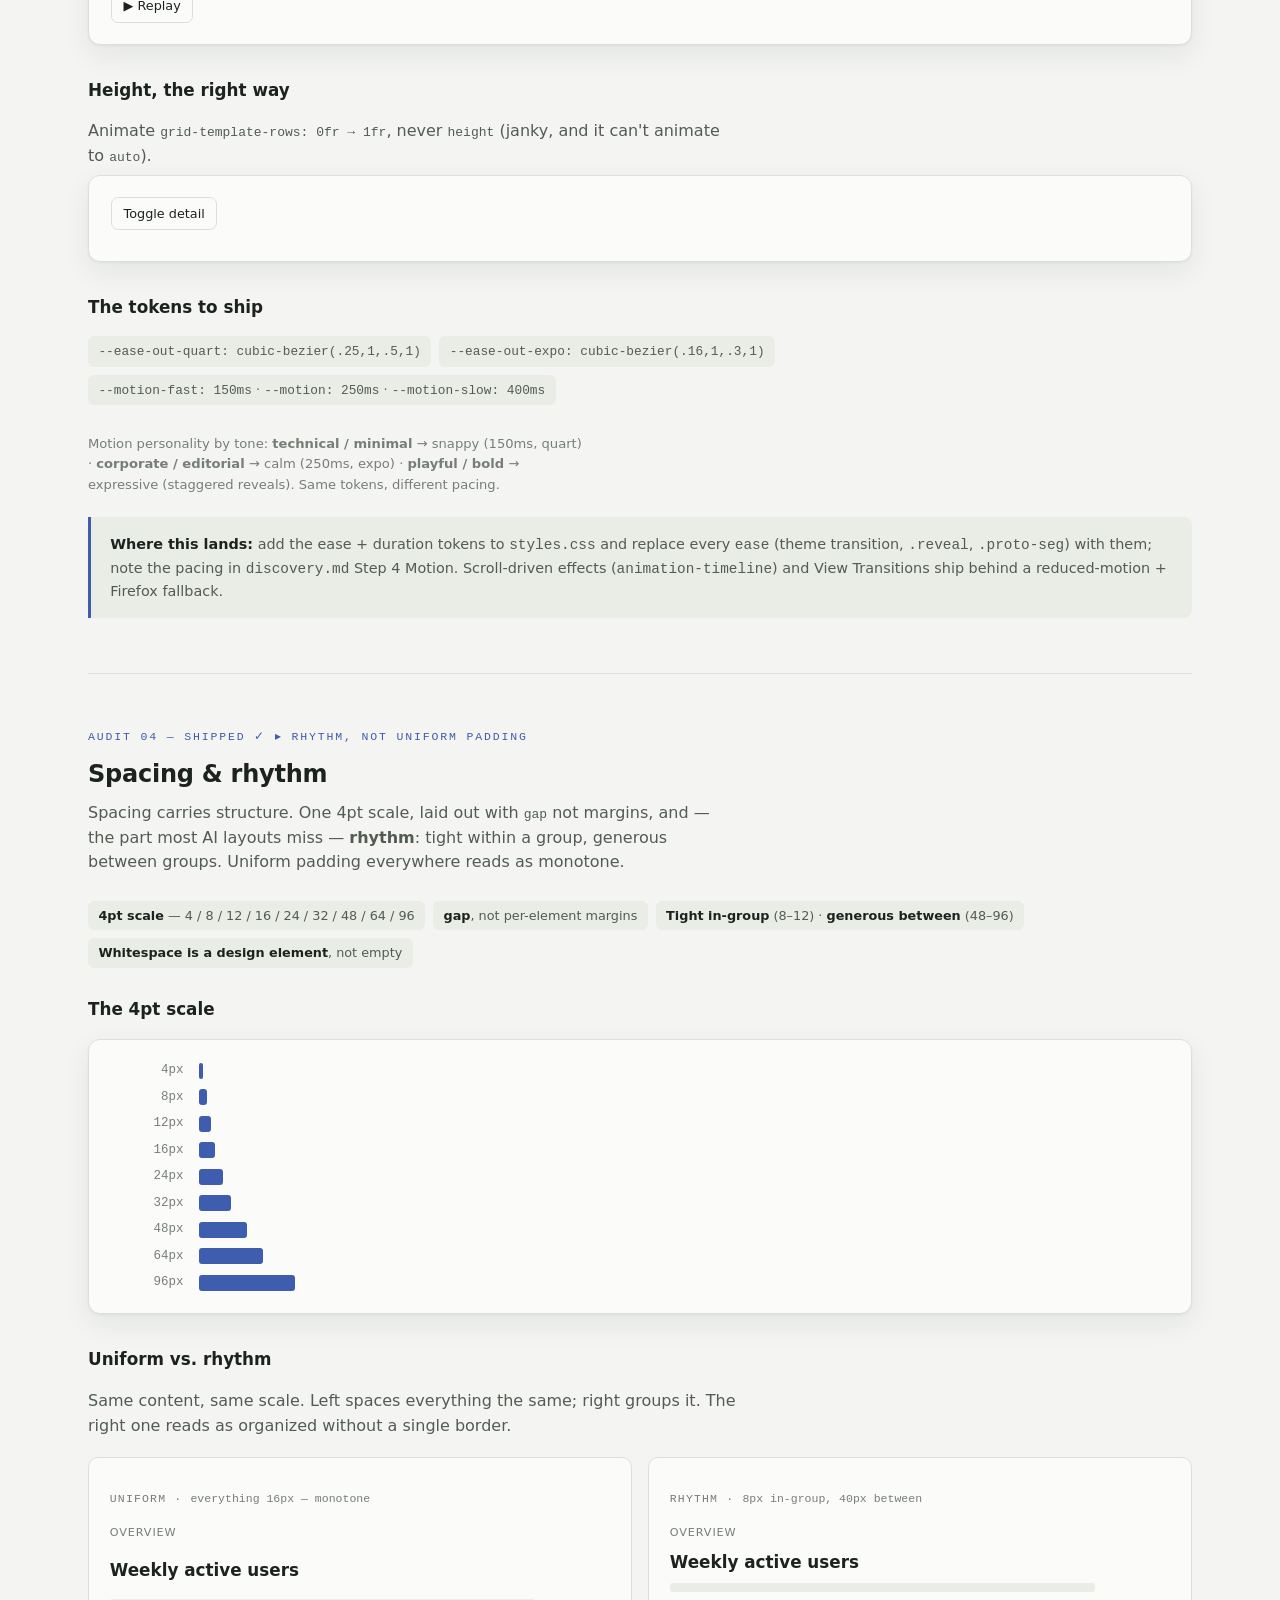
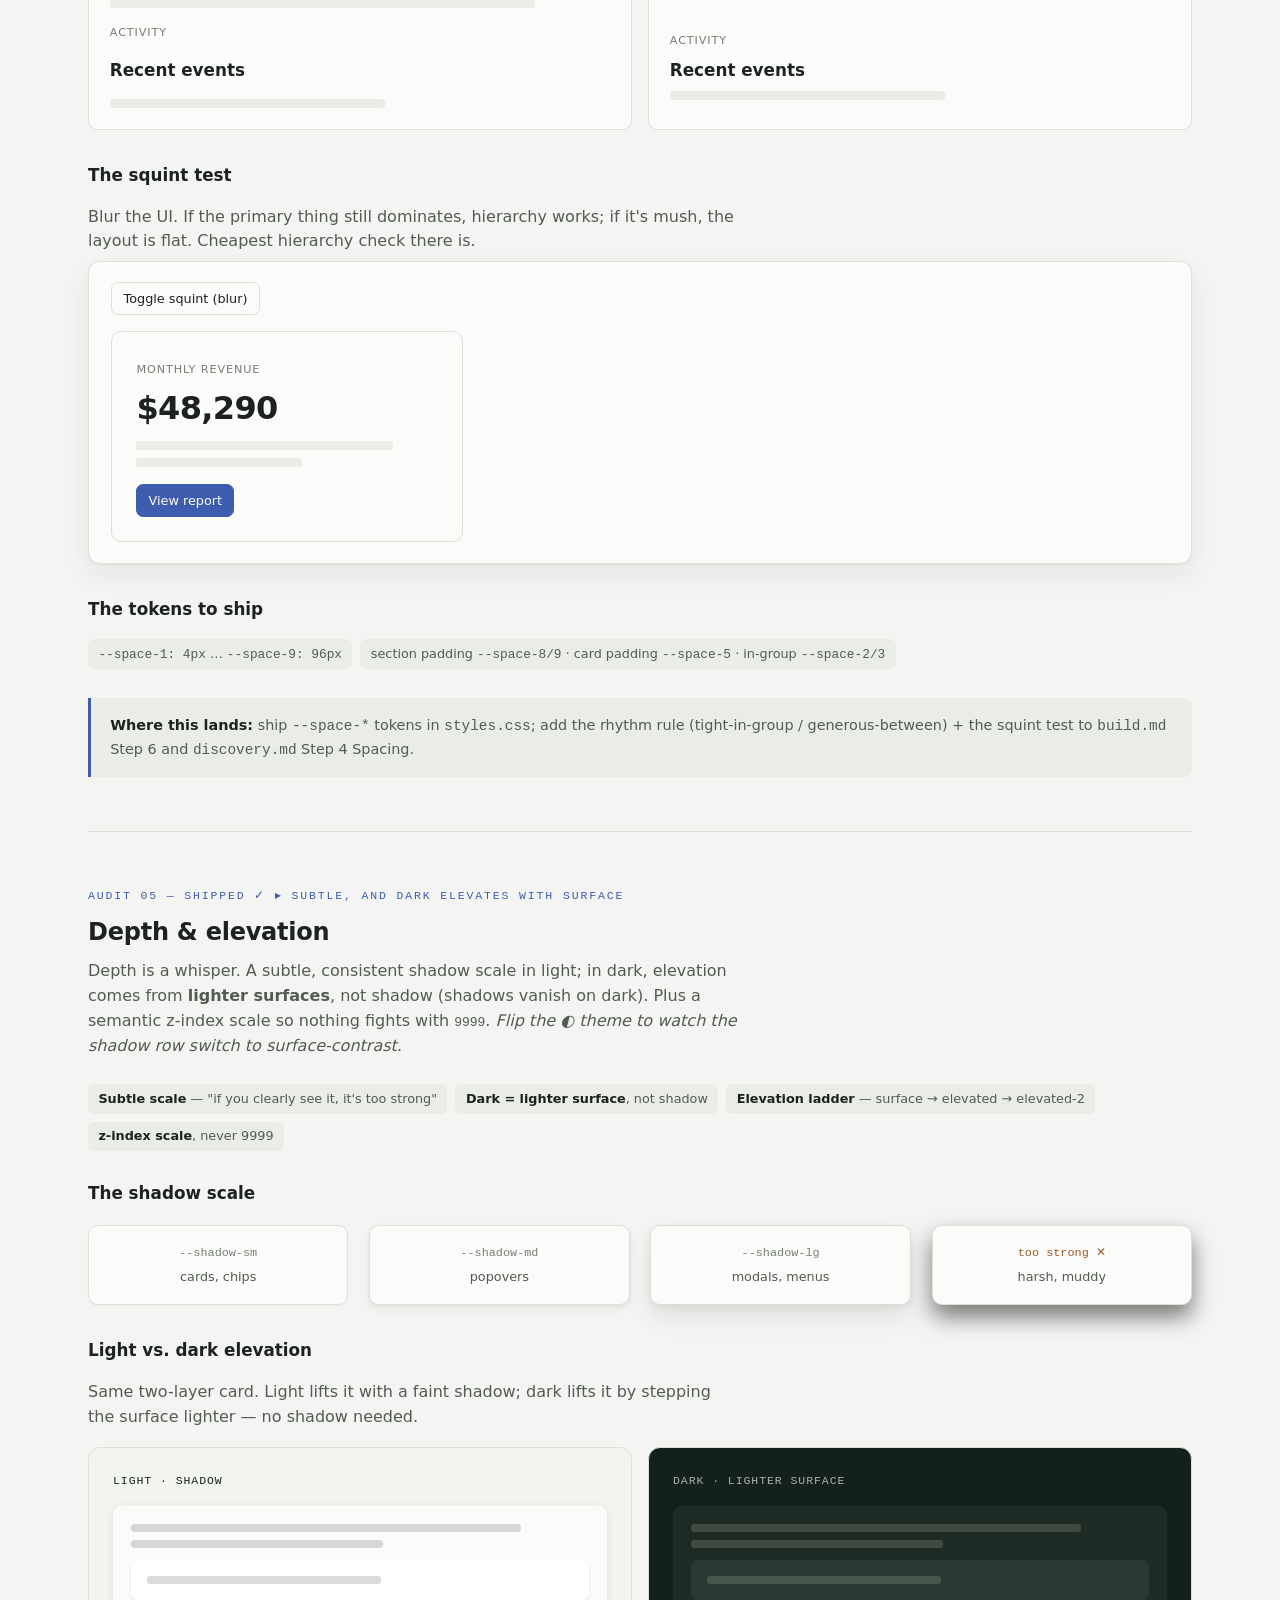
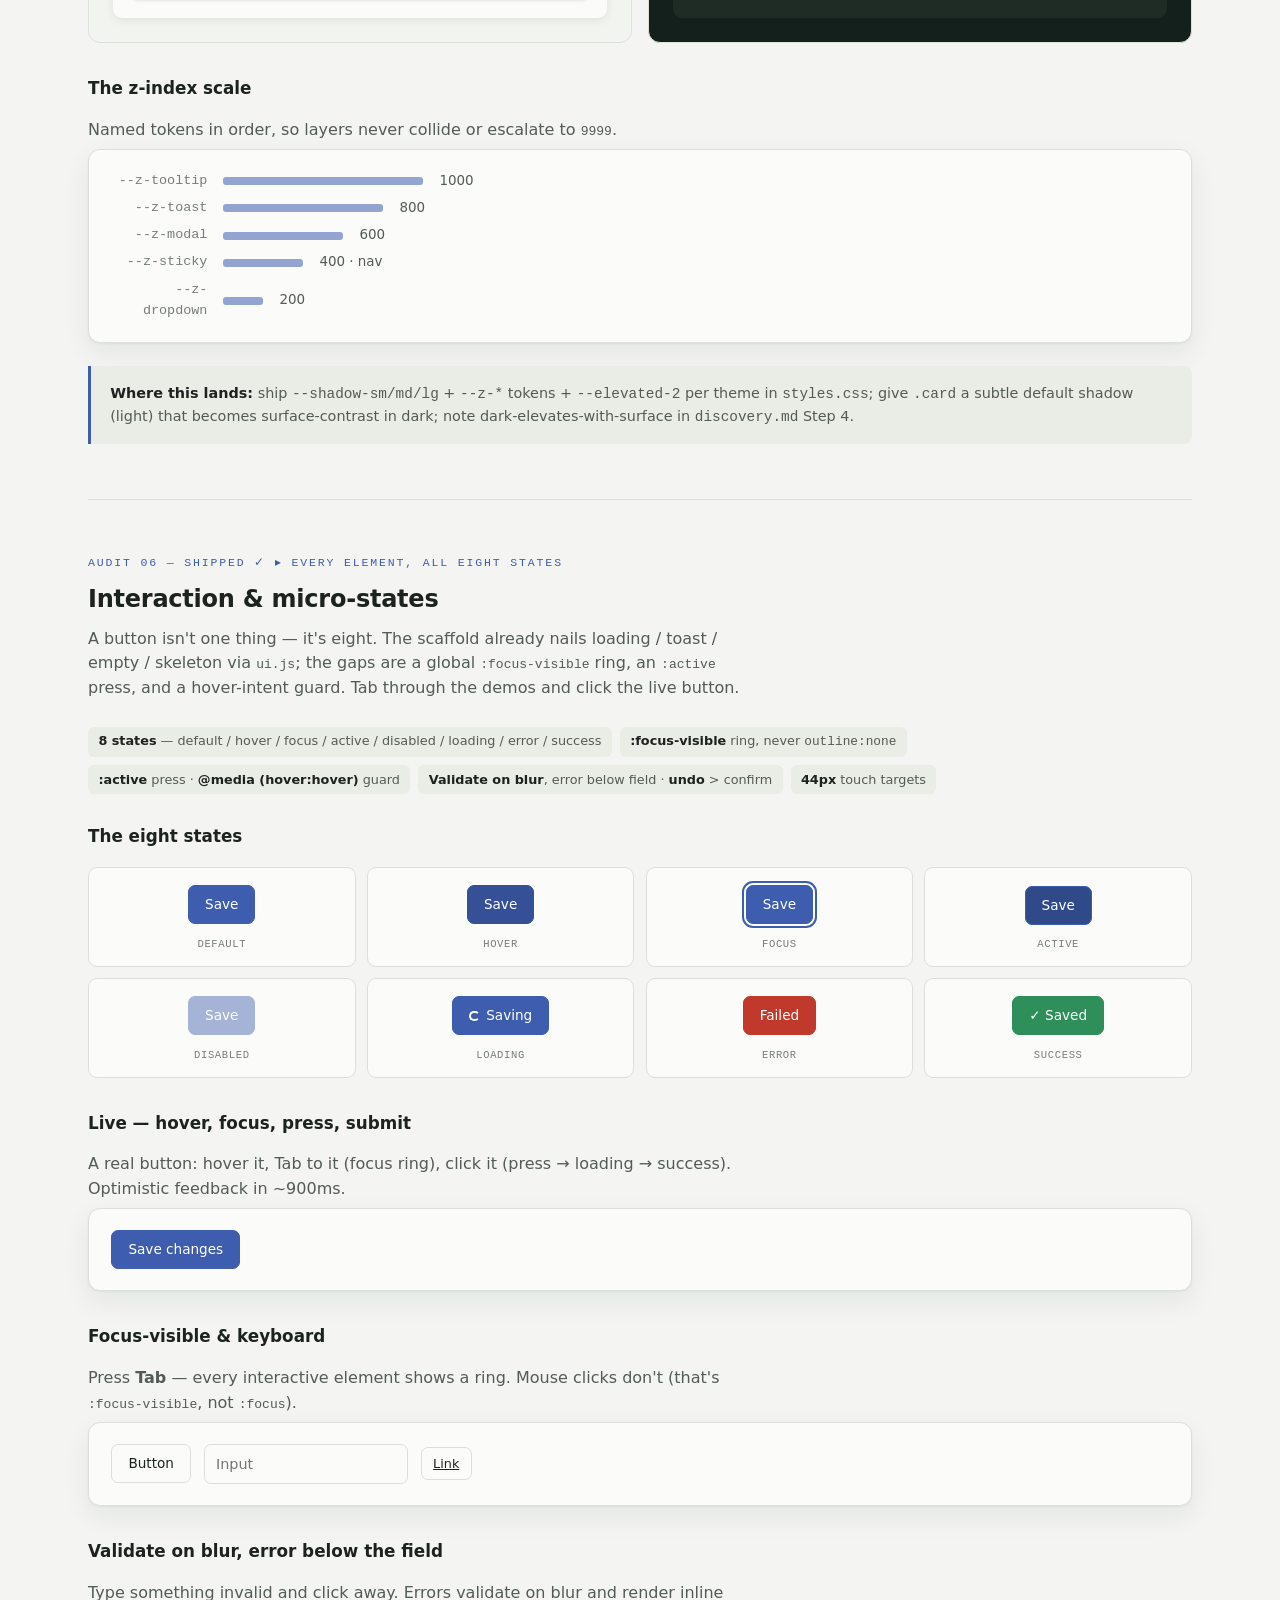
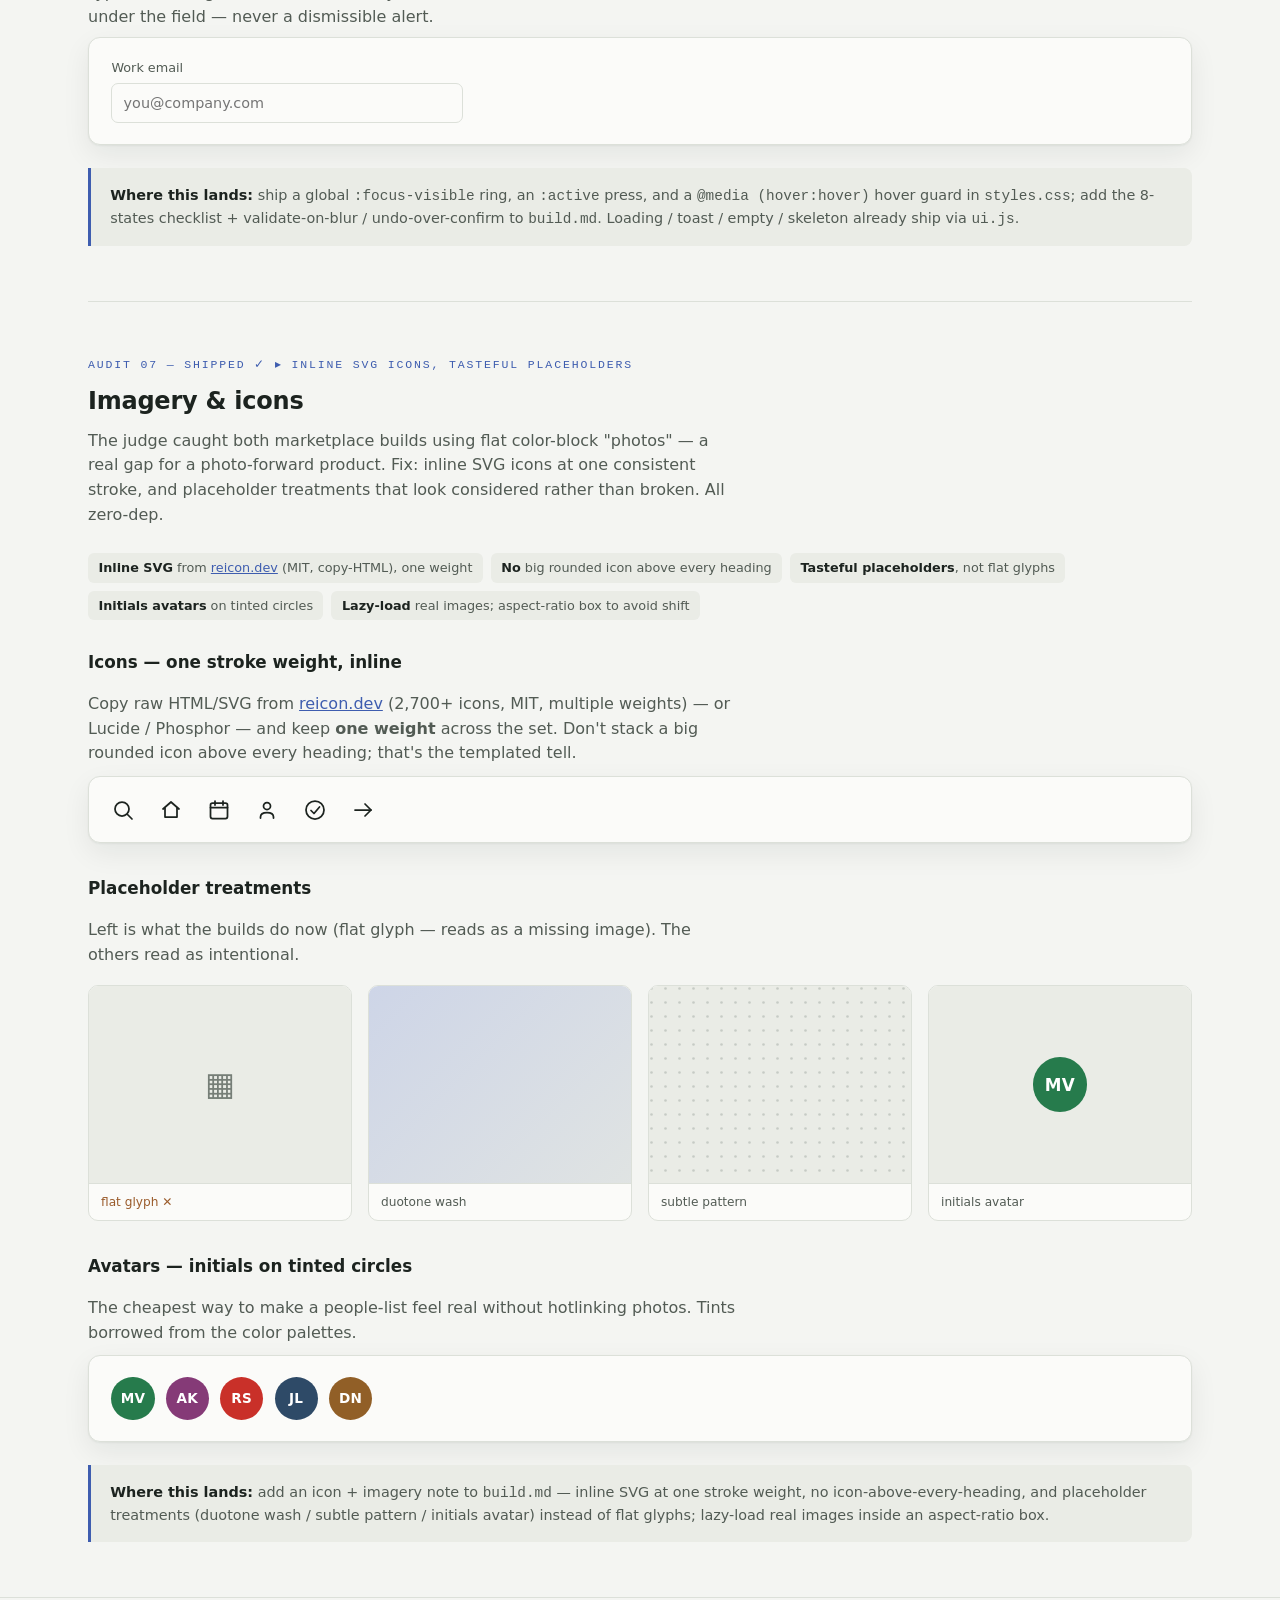
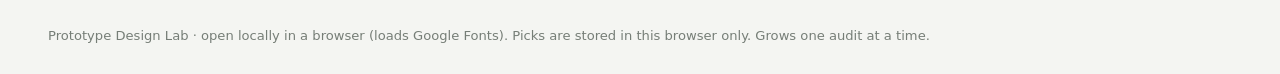
==== commit d90c031c: "Merge pull request #11 from kurenn/design-audits Design audits: raise the floor + ceiling, add inter" ====
--- a/design-lab/index.html
+++ b/design-lab/index.html
@@ -44,6 +44,7 @@
   .kicker { font-family:var(--font-mono-ui); font-size:.72rem; letter-spacing:.18em; text-transform:uppercase; color:var(--accent); margin:0 0 .8rem; }
   h1 { font-size:clamp(1.9rem,1.4rem+2vw,2.7rem); letter-spacing:-.02em; margin:0 0 .5rem; font-weight:700; }
   .sub { color:var(--ink-2); max-width:56ch; margin:0; font-size:1.02rem; }
+  .note { color:var(--ink-3); max-width:60ch; margin:.7rem 0 0; font-size:.82rem; font-family:var(--font-mono-ui); }
 
   .bar { position:sticky; top:0; z-index:20; background:color-mix(in srgb, var(--bg) 88%, transparent); backdrop-filter:blur(8px); border-bottom:1px solid var(--hairline); }
   .bar .wrap { display:flex; flex-wrap:wrap; align-items:center; gap:.6rem 1.1rem; padding:.7rem clamp(1rem,4vw,2.5rem); }
@@ -288,6 +289,7 @@
     <p class="kicker">Prototype · Design Lab</p>
     <h1>Design decisions, audited one at a time</h1>
     <p class="sub">A living workbench for the <code>/prototype</code> skill. Each audit researches one dimension, renders the options in situ, and captures the pick. We grow it section by section.</p>
+    <p class="note">Illustrative only — this page uses its own local token names for side-by-side comparison, not the scaffold's token set. For the doctrine + scaffold tokens, see <code>reference/color-palettes.md</code> and <code>reference/type-pairings.md</code>.</p>
   </div>
 </header>
 
